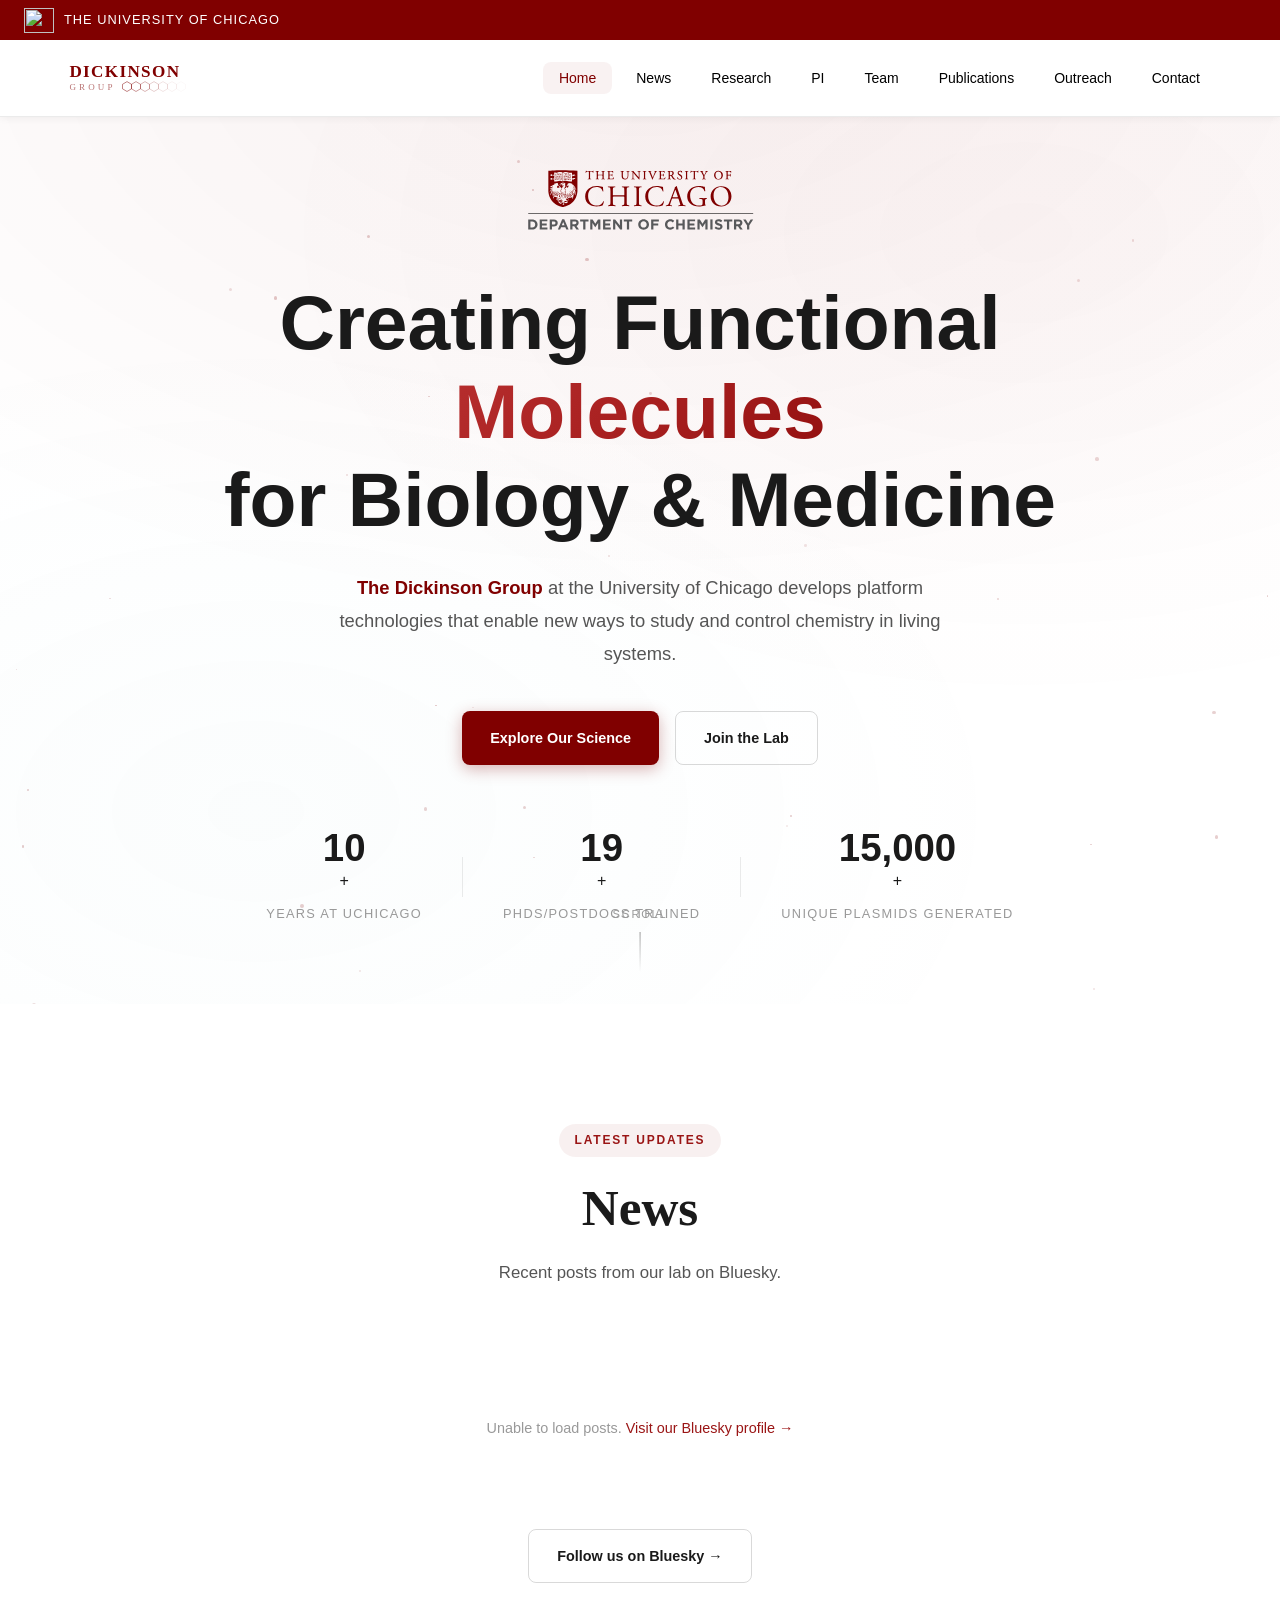
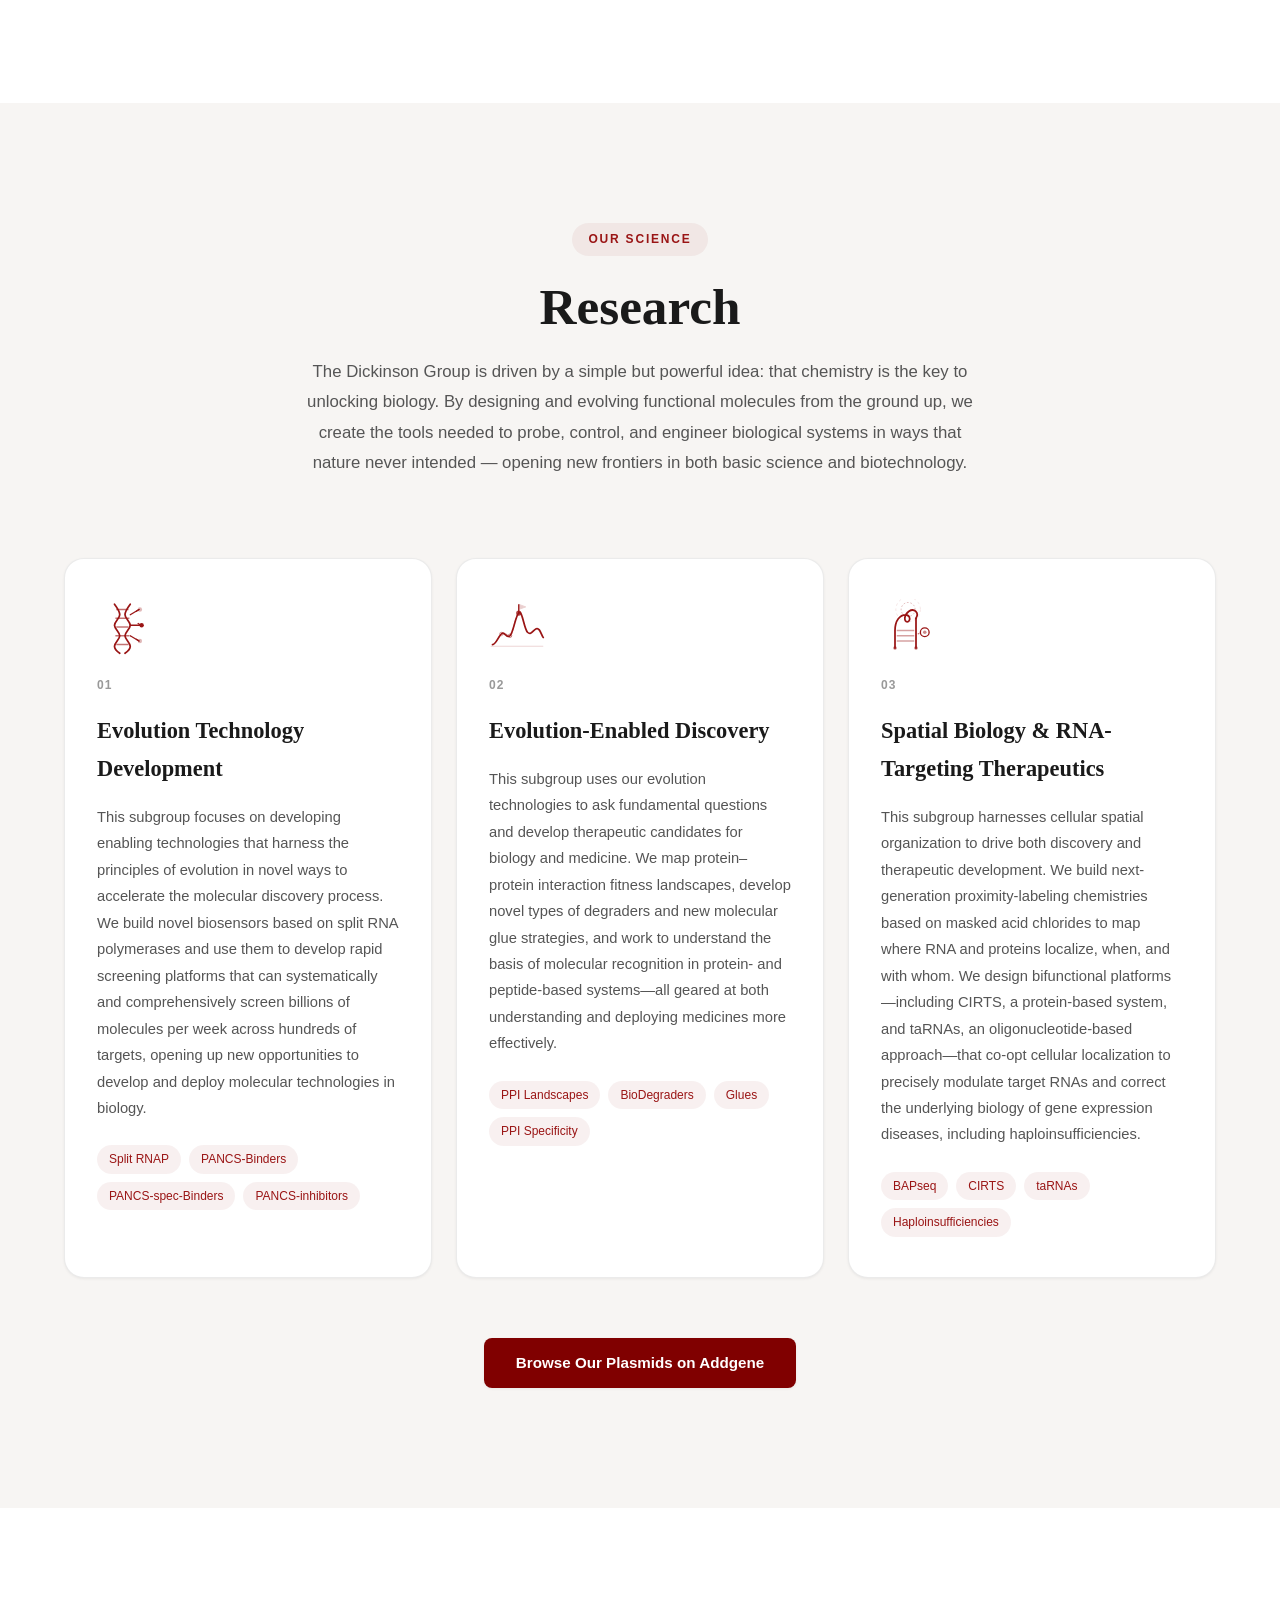
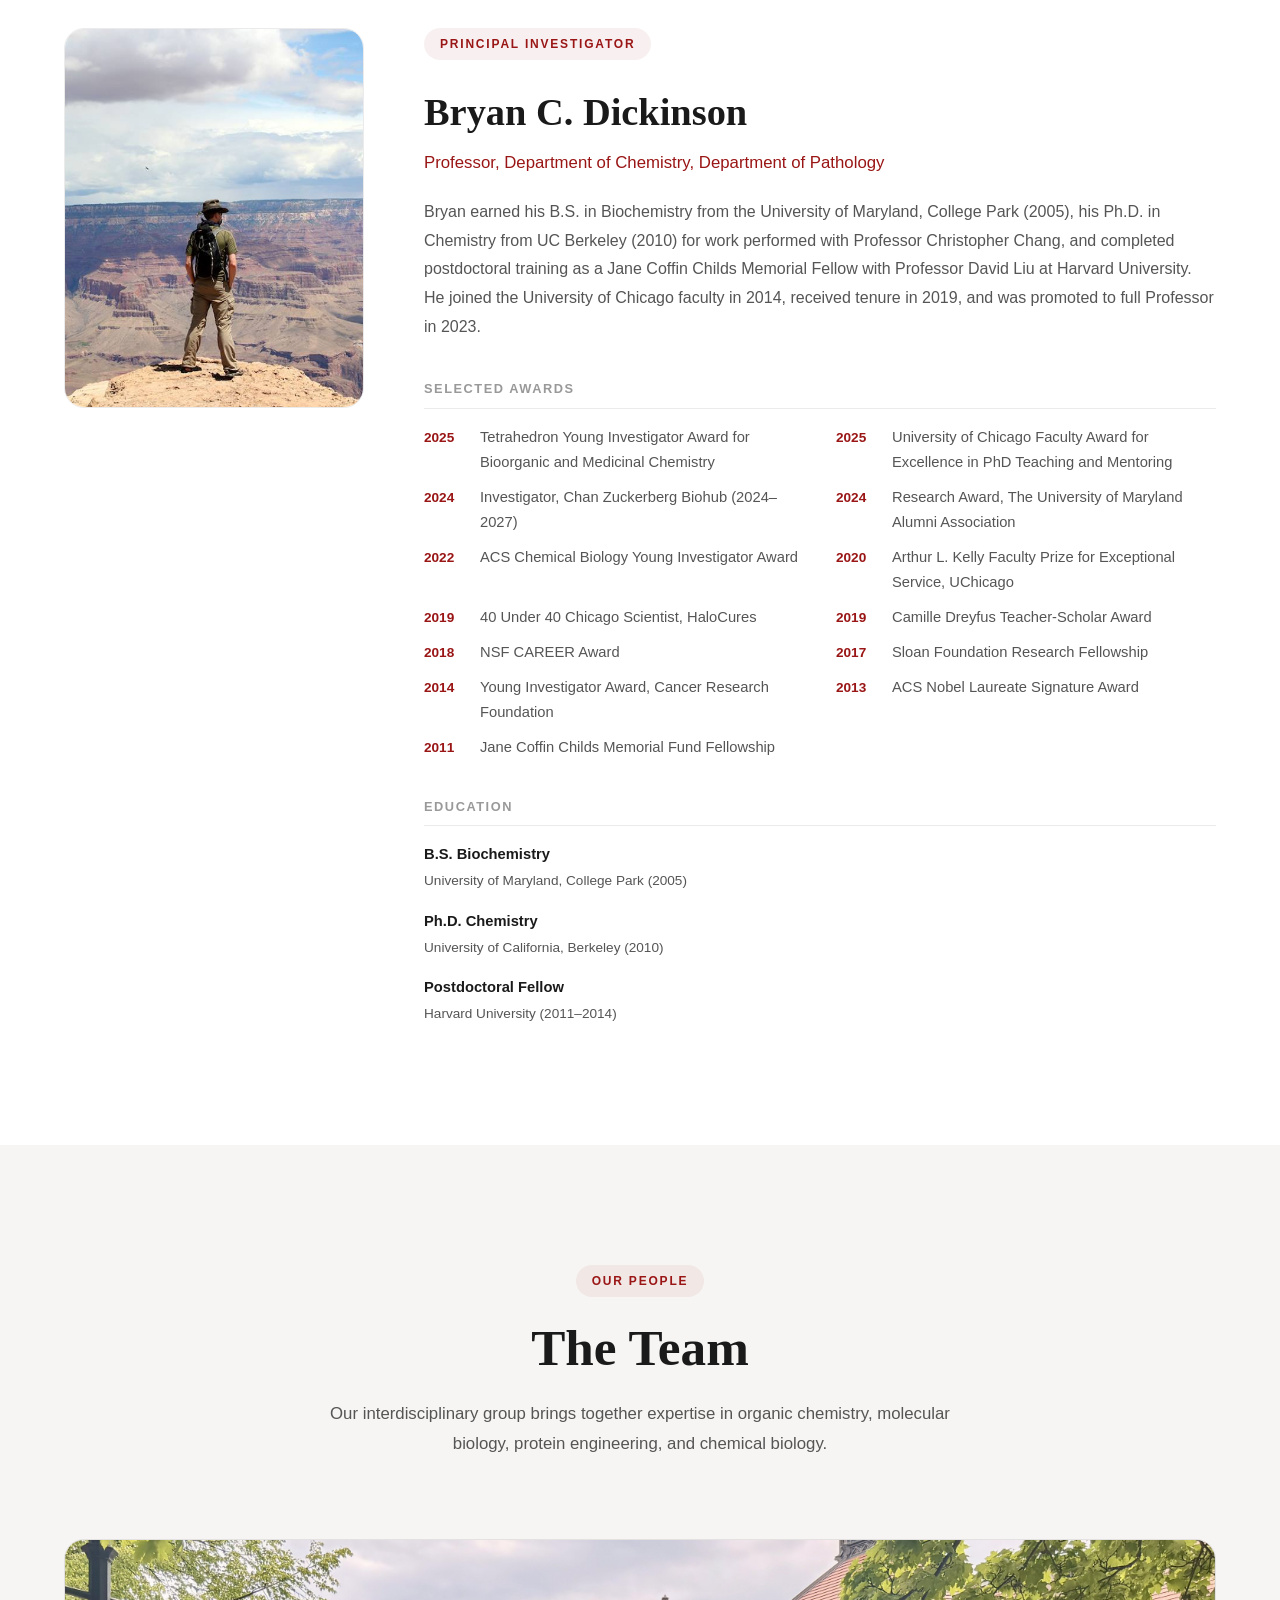
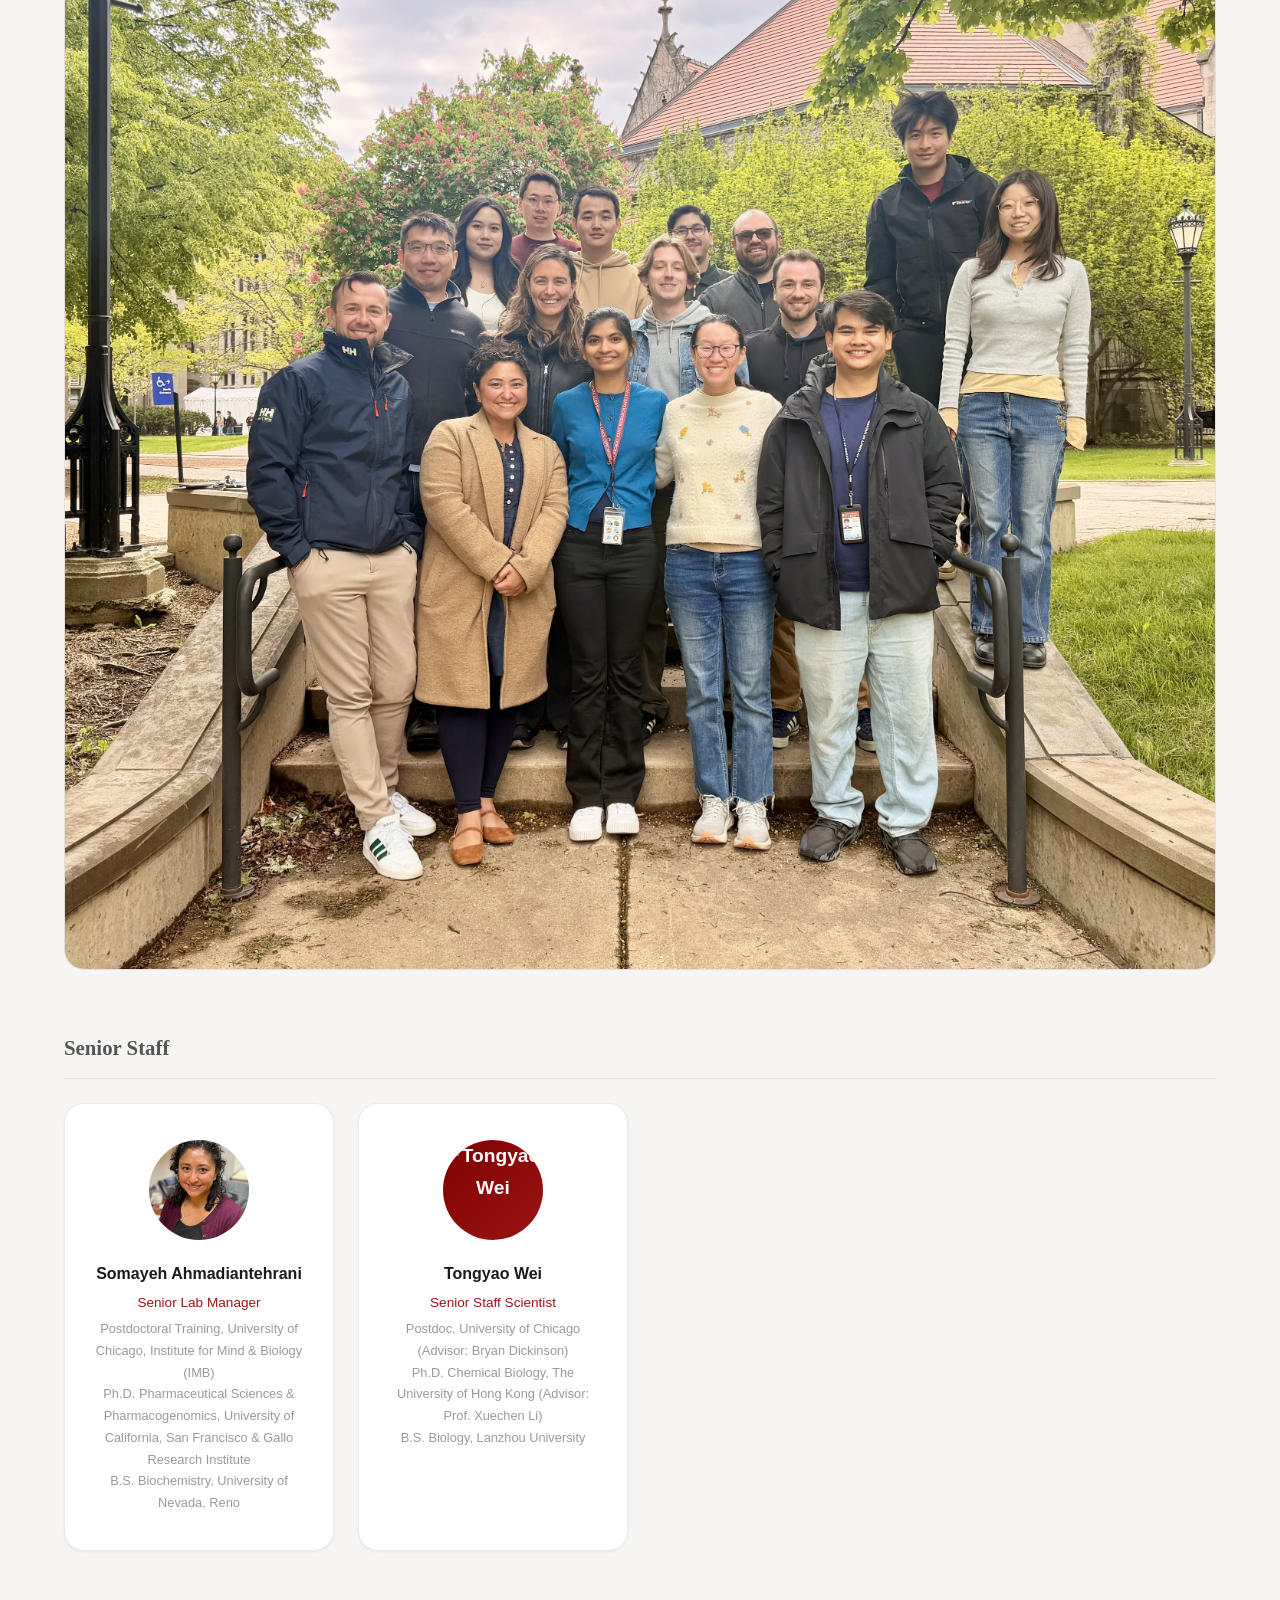
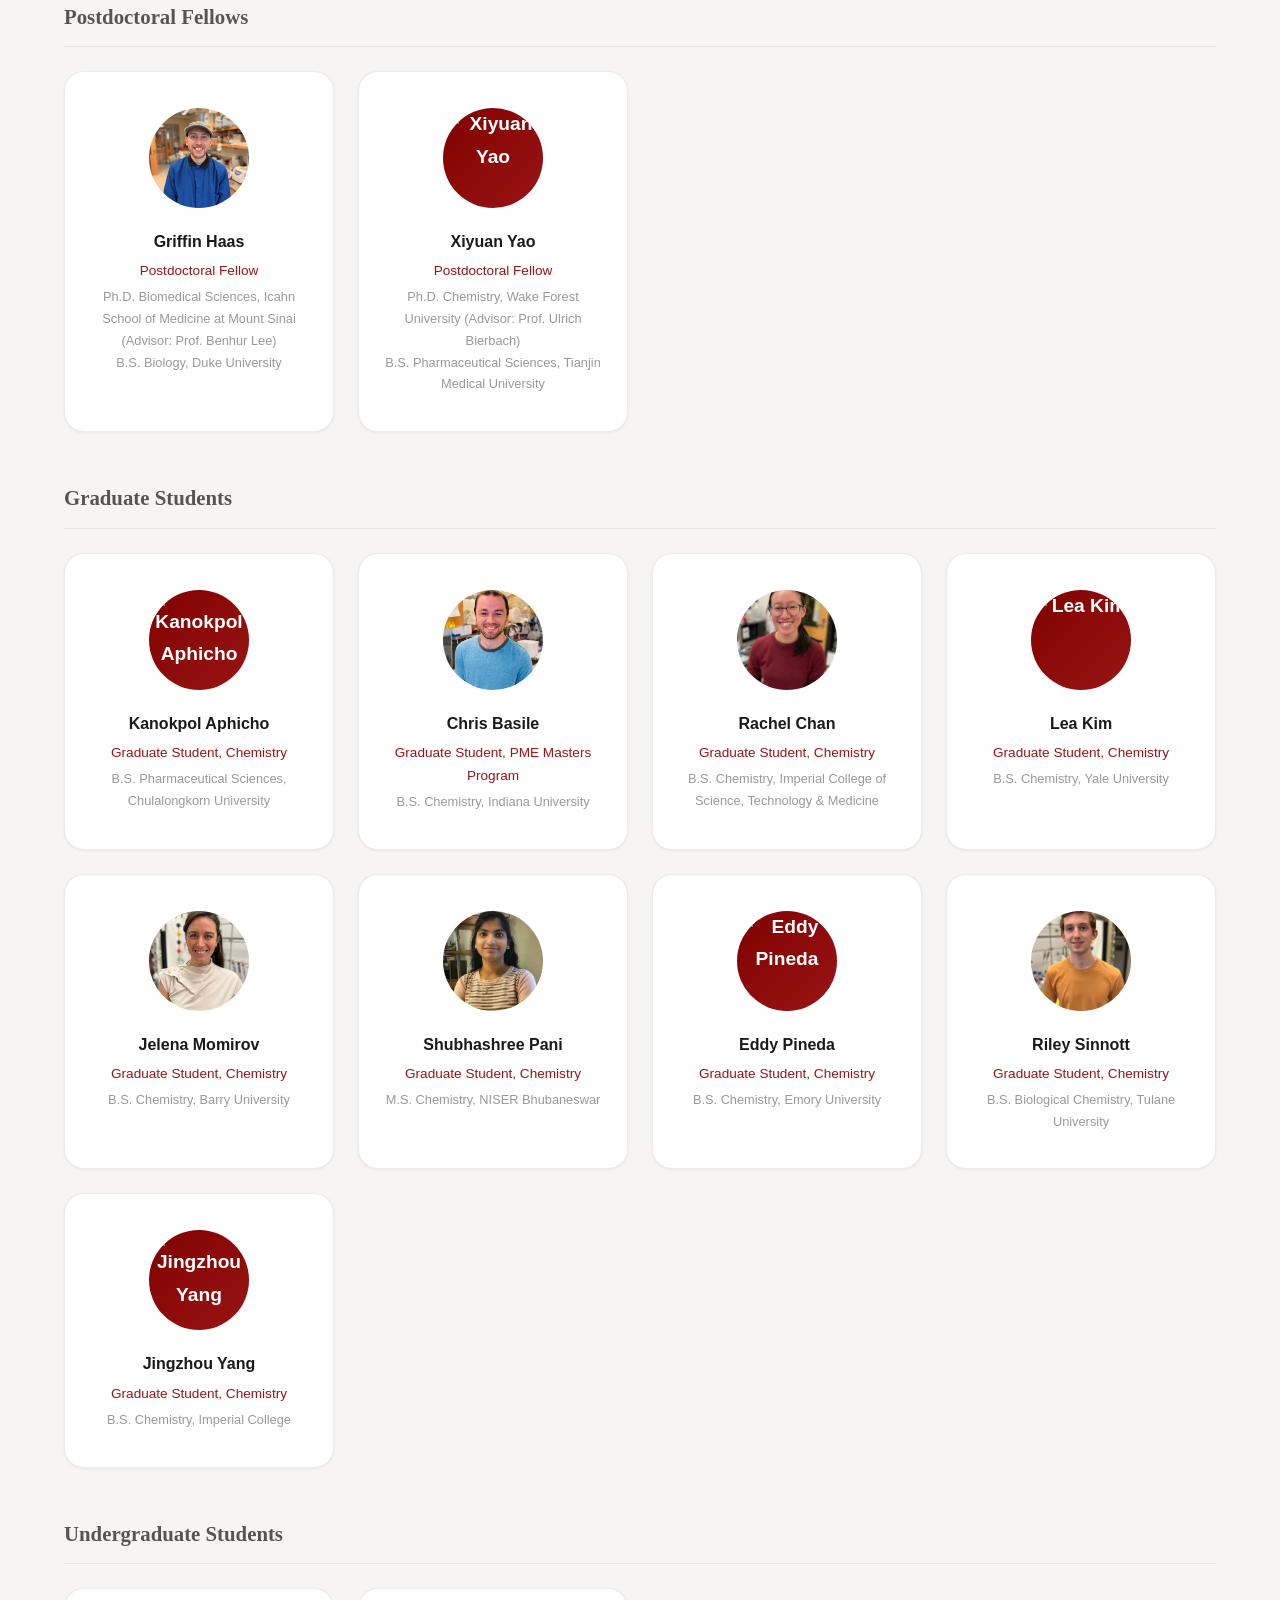
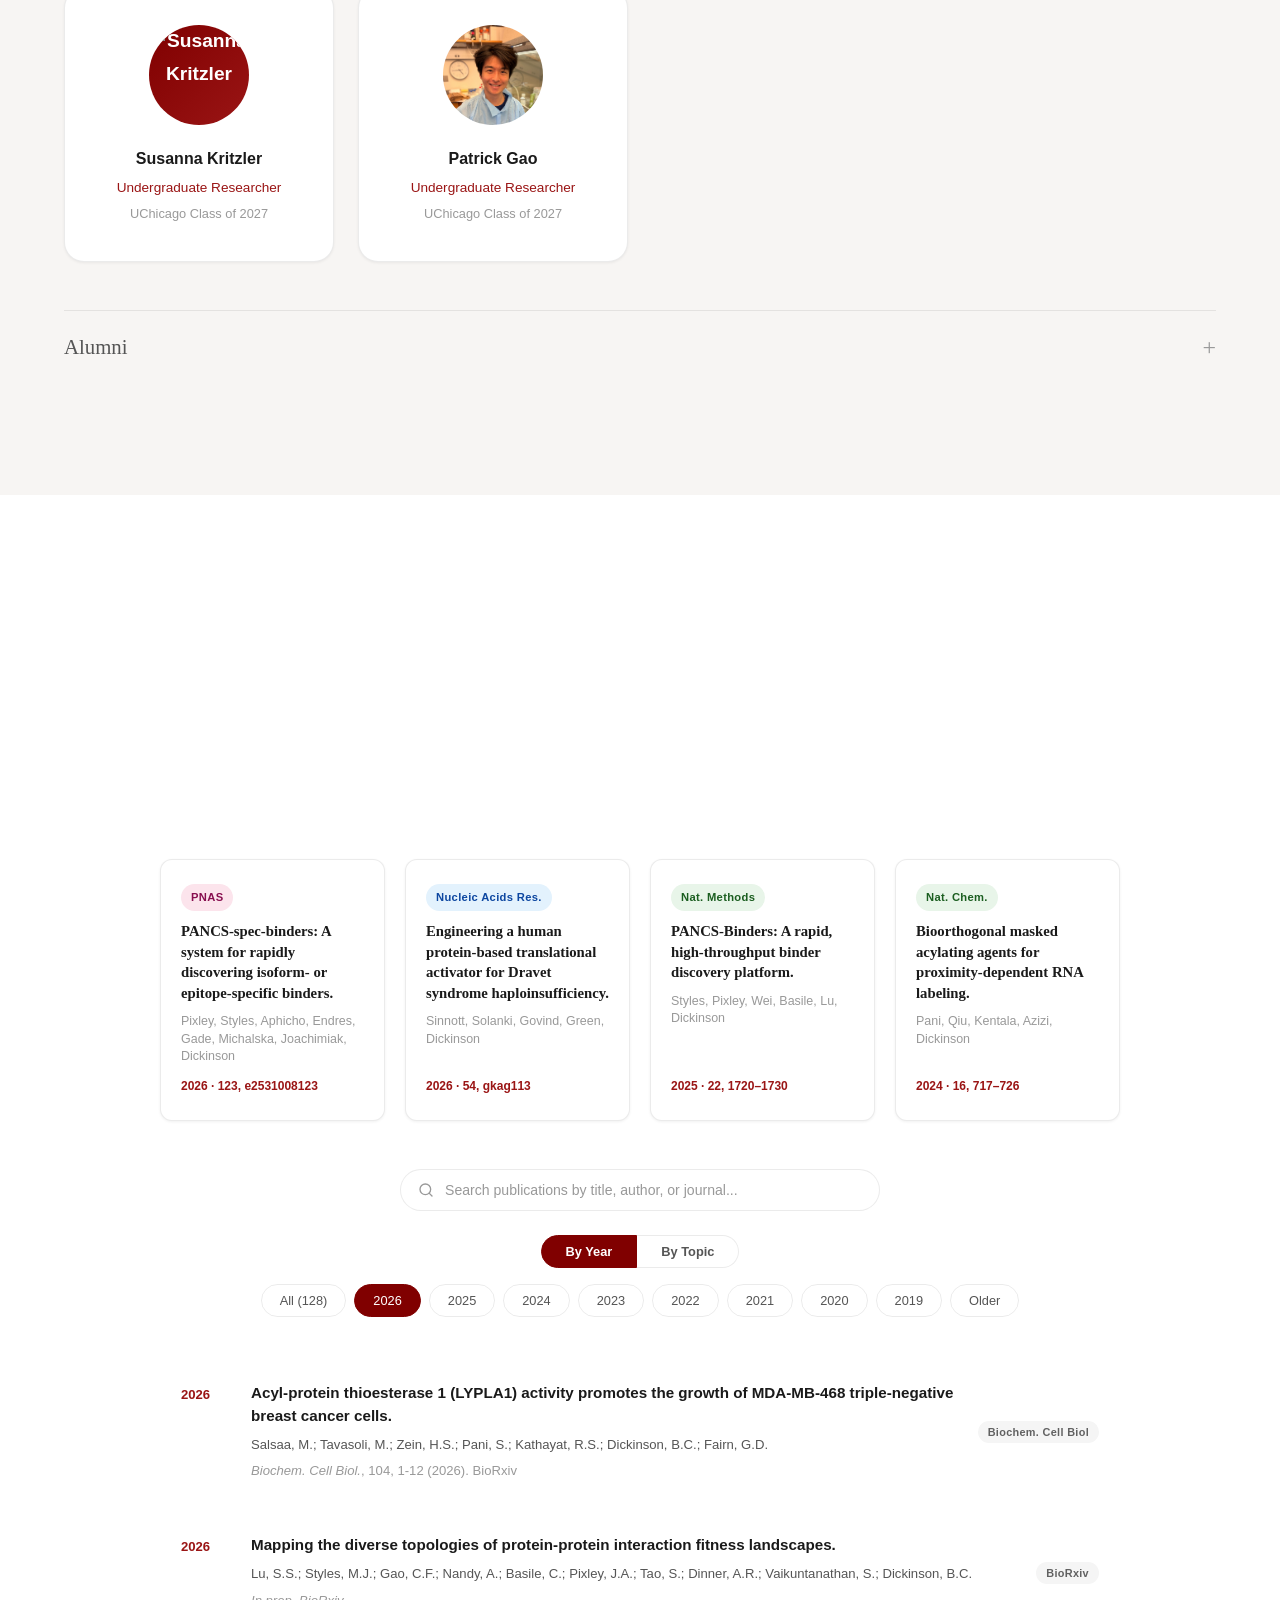
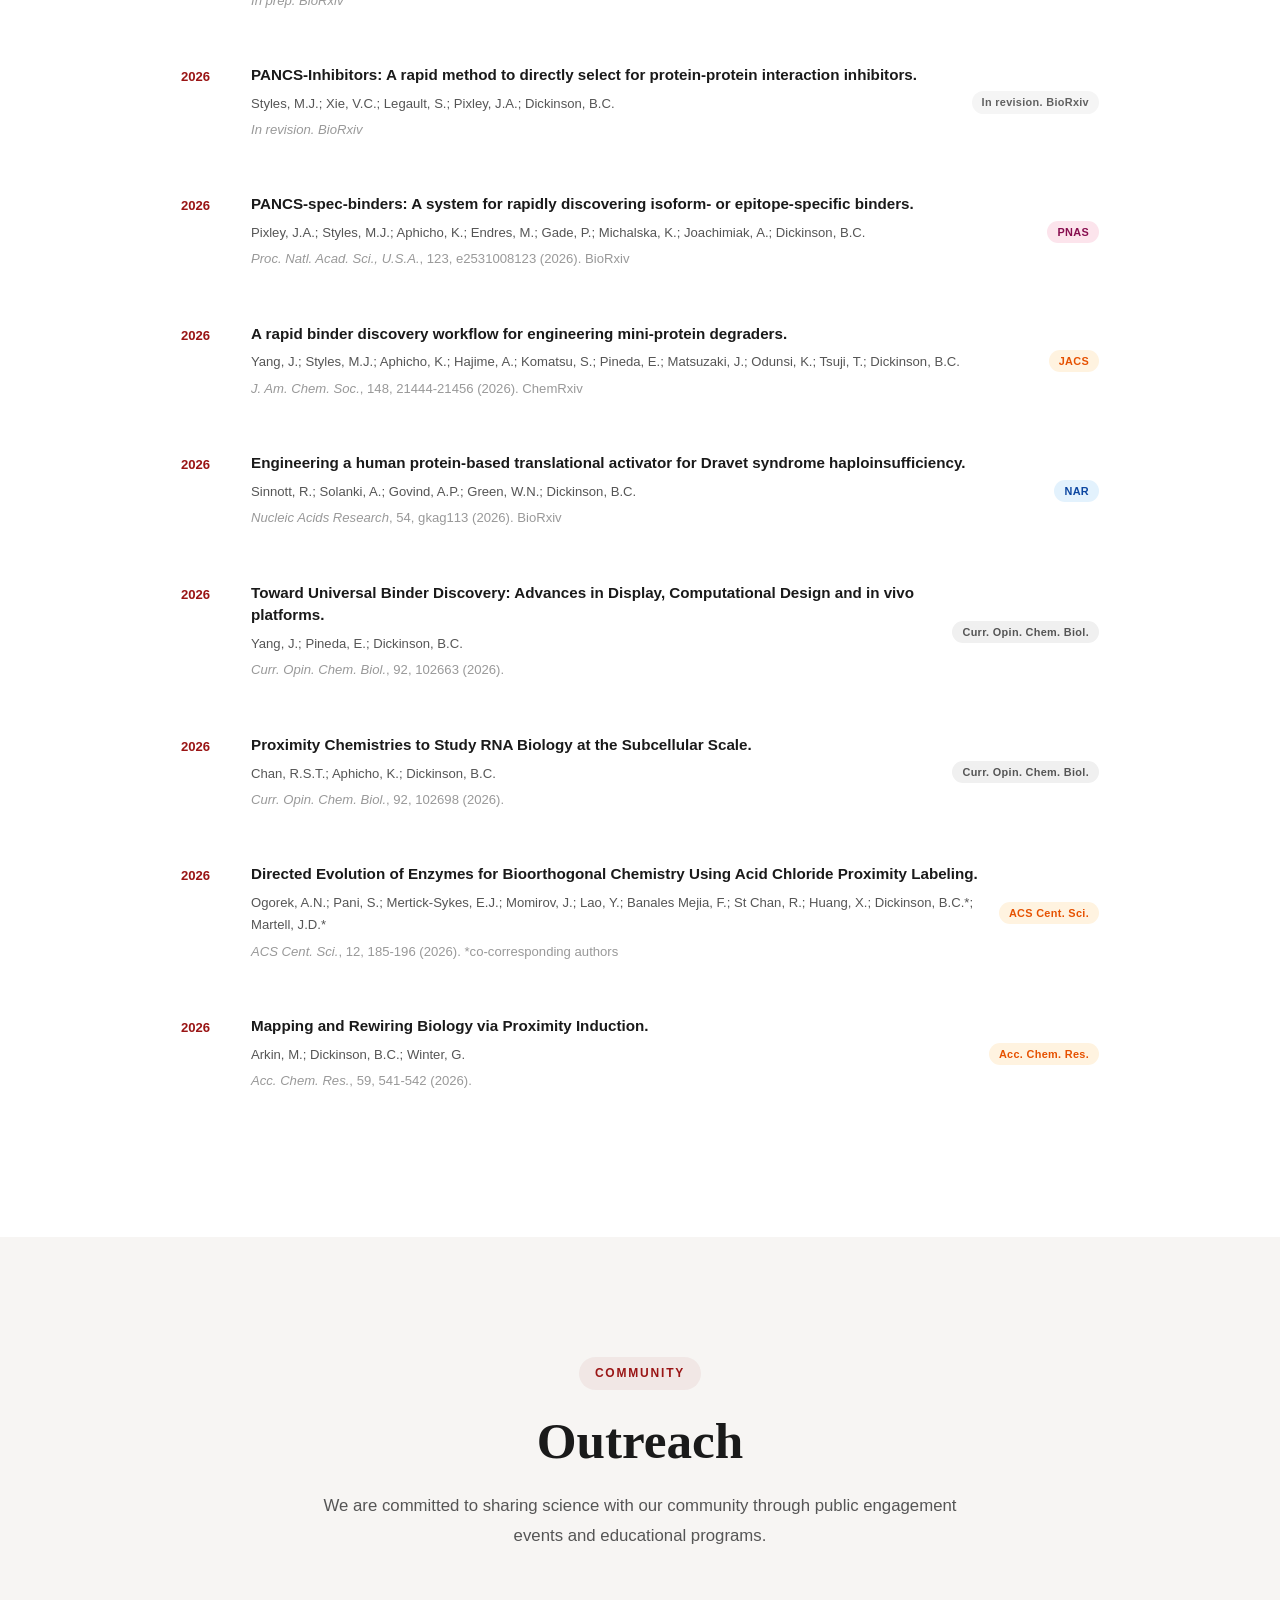
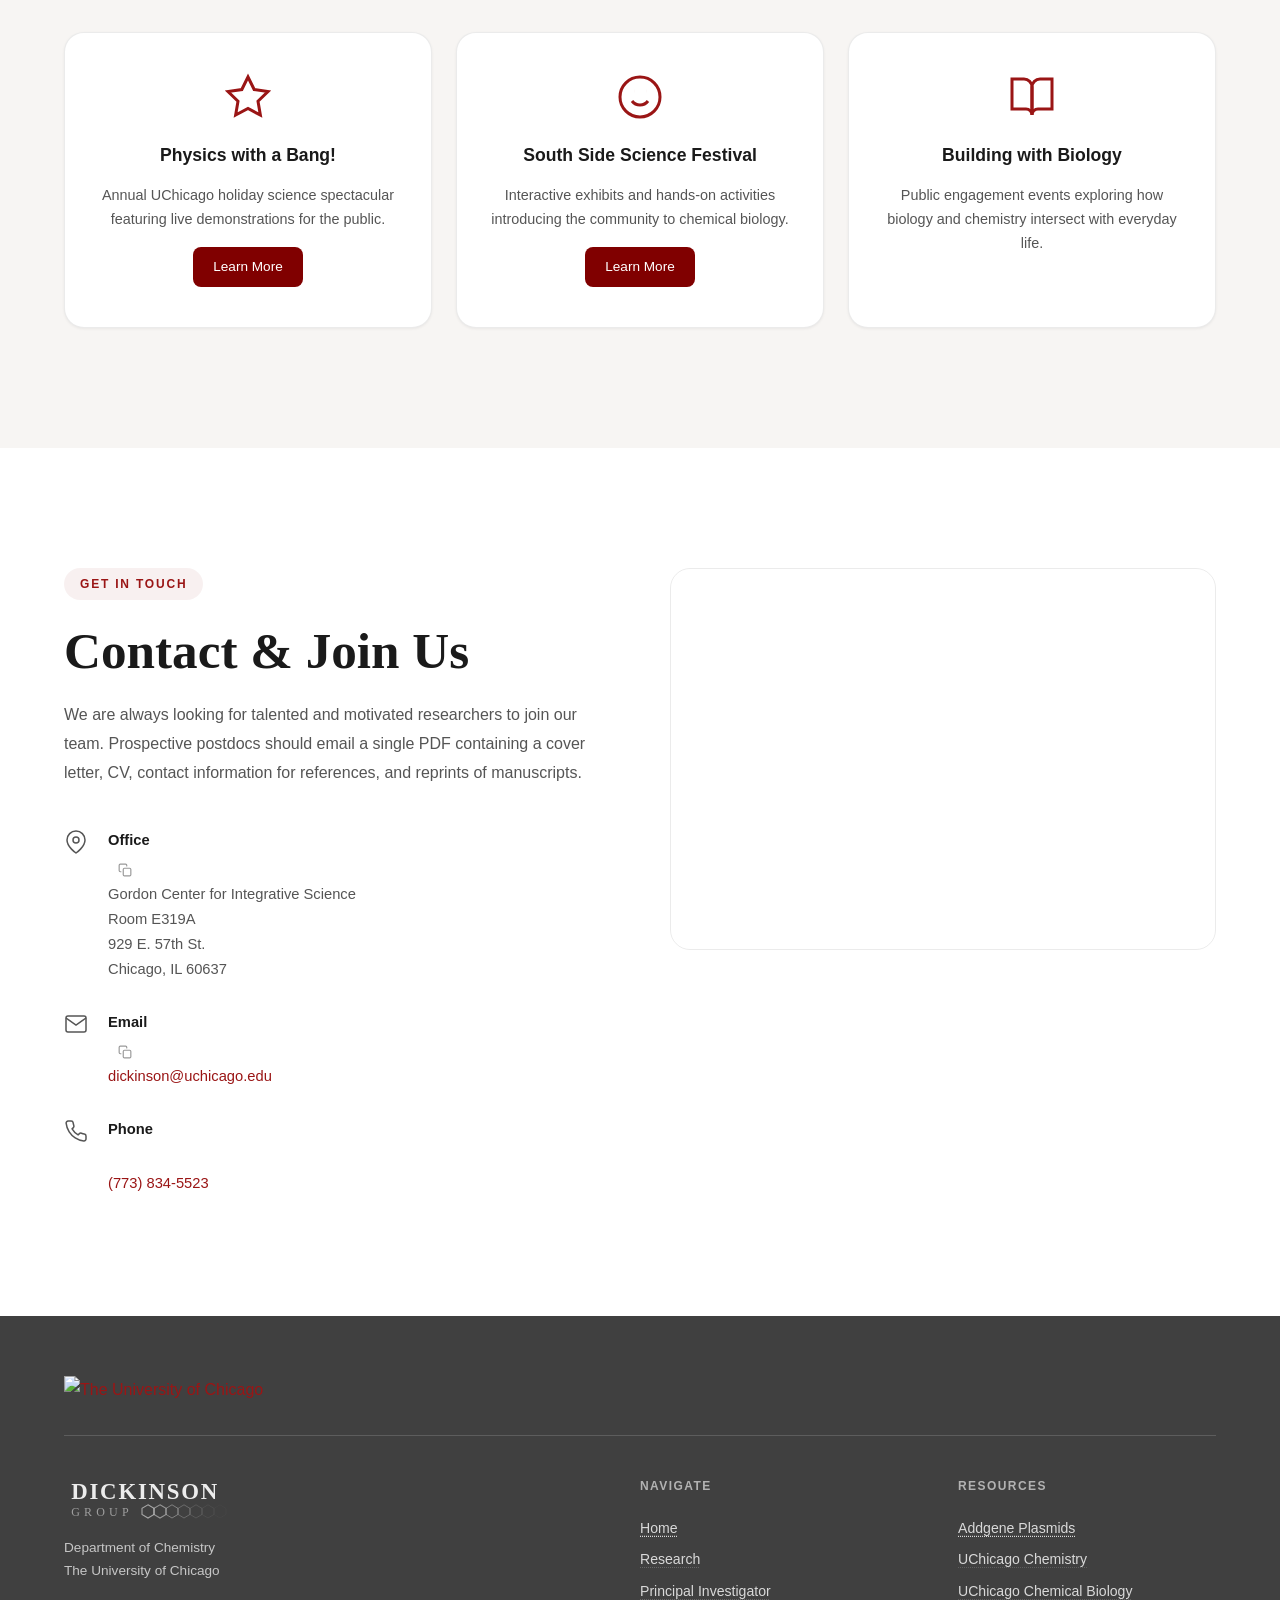
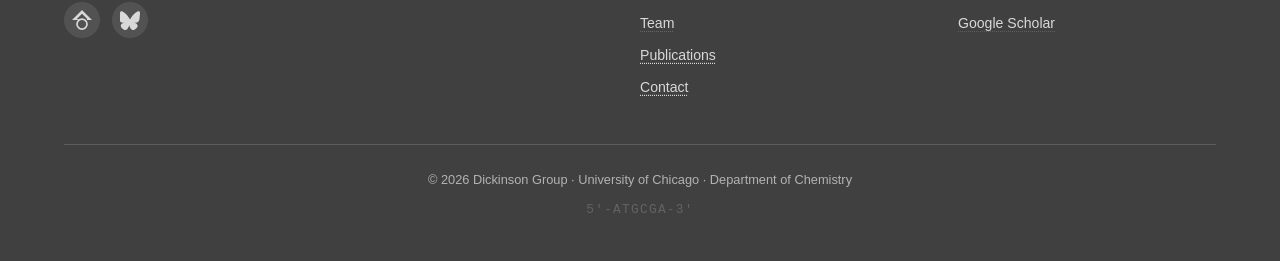
==== index.html @ 0f9e6d63 "Add PANCS-Inhibitors preprint; add teaching award; update PI title; remove Heng Tang" ====
<!DOCTYPE html>
<html lang="en">
<head>
    <meta charset="UTF-8">
    <meta name="viewport" content="width=device-width, initial-scale=1.0">
    <title>Dickinson Group | University of Chicago</title>
    <meta name="description" content="The Dickinson Group at the University of Chicago develops platform technologies that enable new ways to study and control chemistry in living systems.">
    <meta property="og:title" content="Dickinson Group | University of Chicago">
    <meta property="og:description" content="Creating functional molecules for biology and medicine. The Dickinson Group develops platform technologies for studying and controlling chemistry in living systems.">
    <meta property="og:type" content="website">
    <meta property="og:url" content="https://bryandickinson-create.github.io/dickinsongroup/">
    <meta property="og:image" content="https://bryandickinson-create.github.io/dickinsongroup/images/team/group-photo.jpg">
    <meta property="og:site_name" content="Dickinson Group">
    <meta name="twitter:card" content="summary_large_image">
    <meta name="twitter:title" content="Dickinson Group | University of Chicago">
    <meta name="twitter:description" content="Creating functional molecules for biology and medicine.">
    <meta name="twitter:image" content="https://bryandickinson-create.github.io/dickinsongroup/images/team/group-photo.jpg">
    <link rel="stylesheet" href="https://uchicago-brand-fonts.s3.us-east-2.amazonaws.com/UChicagoSansSerif.css">
    <link rel="stylesheet" href="https://uchicago-brand-fonts.s3.us-east-2.amazonaws.com/UChicagoSerif.css">
    <link rel="stylesheet" href="styles.css">
</head>
<body>
    <!-- UChicago Brand Bar -->
    <div class="uc-brand-bar" id="uc-brand-bar">
        <div class="uc-brand-bar-inner">
            <a href="https://www.uchicago.edu" class="uc-brand-bar-link" aria-label="The University of Chicago">
                <img src="https://d3qi0qp55mx5f5.cloudfront.net/shared-resources/i/template/phoenix-v2.svg"
                     alt="" width="30" height="25" class="uc-phoenix">
                <span class="uc-wordmark">THE UNIVERSITY OF CHICAGO</span>
            </a>
        </div>
    </div>

    <!-- Navigation -->
    <nav class="navbar" id="navbar">
        <div class="nav-container">
            <a href="#home" class="nav-brand">
                <img src="images/team/logo-option-q.svg" alt="Dickinson Group" class="nav-logo">
            </a>
            <button class="nav-toggle" id="nav-toggle" aria-label="Toggle navigation">
                <span></span><span></span><span></span>
            </button>
            <ul class="nav-links" id="nav-links">
                <li><a href="#home">Home</a></li>
                <li><a href="#news">News</a></li>
                <li><a href="#research">Research</a></li>
                <li><a href="#pi">PI</a></li>
                <li><a href="#team">Team</a></li>
                <li><a href="#publications">Publications</a></li>
                <li><a href="#outreach">Outreach</a></li>
                <li><a href="#contact">Contact</a></li>
            </ul>
        </div>
    </nav>

    <!-- Hero Section -->
    <section class="hero" id="home">
        <div class="hero-bg">
            <div class="hero-particles" id="particles"></div>
        </div>
        <div class="hero-content">
            <a href="https://chemistry.uchicago.edu" target="_blank" rel="noopener" class="hero-badge">
                <img src="images/team/uchicago-chemistry-vertical.svg" alt="The University of Chicago — Department of Chemistry" class="hero-badge-logo">
            </a>
            <h1 class="hero-title">
                <span class="title-line">Creating Functional</span>
                <span class="title-line title-accent">Molecules</span>
                <span class="title-line" style="white-space: nowrap;">for Biology &amp; Medicine</span>
            </h1>
            <p class="hero-subtitle">
                <strong class="hero-group-name">The Dickinson Group</strong> at the University of Chicago develops platform technologies
                that enable new ways to study and control chemistry in living systems.
            </p>
            <div class="hero-actions">
                <a href="#research" class="btn btn-primary">Explore Our Science</a>
                <a href="#contact" class="btn btn-outline">Join the Lab</a>
            </div>
            <div class="hero-stats">
                <div class="stat">
                    <span class="stat-number" data-target="10">0</span>+
                    <span class="stat-label">Years at UChicago</span>
                </div>
                <div class="stat-divider"></div>
                <div class="stat">
                    <span class="stat-number" data-target="19">0</span>+
                    <span class="stat-label">PhDs/Postdocs Trained</span>
                </div>
                <div class="stat-divider"></div>
                <div class="stat">
                    <span class="stat-number" data-target="15000">0</span>+
                    <span class="stat-label">Unique Plasmids Generated</span>
                </div>
            </div>
        </div>
        <div class="scroll-indicator">
            <span>Scroll</span>
            <div class="scroll-line"></div>
        </div>
    </section>

    <!-- News Section (Bluesky Feed) -->
    <section class="section news" id="news">
        <div class="container">
            <div class="section-header">
                <span class="section-tag">Latest Updates</span>
                <h2 class="section-title">News</h2>
                <p class="section-subtitle">Recent posts from our lab on Bluesky.</p>
            </div>
            <div class="news-feed" id="news-feed">
                <div class="news-skeleton">
                    <div class="skeleton-header"><div class="skeleton-avatar"></div><div class="skeleton-lines"><div class="skeleton-line w60"></div><div class="skeleton-line w40"></div></div></div>
                    <div class="skeleton-line w100"></div>
                    <div class="skeleton-line w90"></div>
                    <div class="skeleton-line w75"></div>
                </div>
                <div class="news-skeleton">
                    <div class="skeleton-header"><div class="skeleton-avatar"></div><div class="skeleton-lines"><div class="skeleton-line w60"></div><div class="skeleton-line w40"></div></div></div>
                    <div class="skeleton-line w100"></div>
                    <div class="skeleton-line w80"></div>
                    <div class="skeleton-line w60"></div>
                </div>
                <div class="news-skeleton">
                    <div class="skeleton-header"><div class="skeleton-avatar"></div><div class="skeleton-lines"><div class="skeleton-line w60"></div><div class="skeleton-line w40"></div></div></div>
                    <div class="skeleton-line w90"></div>
                    <div class="skeleton-line w100"></div>
                    <div class="skeleton-line w70"></div>
                </div>
            </div>
            <div class="news-follow">
                <a href="https://bsky.app/profile/chembiobryan.bsky.social" target="_blank" rel="noopener" class="btn btn-outline">
                    Follow us on Bluesky &rarr;
                </a>
            </div>
        </div>
    </section>

    <!-- Research Section -->
    <section class="section research" id="research">
        <div class="container">
            <div class="section-header">
                <span class="section-tag">Our Science</span>
                <h2 class="section-title">Research</h2>
                <p class="section-subtitle">
                    The Dickinson Group is driven by a simple but powerful idea: that chemistry is the key to unlocking biology. By designing and evolving functional molecules from the ground up, we create the tools needed to probe, control, and engineer biological systems in ways that nature never intended — opening new frontiers in both basic science and biotechnology.
                </p>
            </div>

            <div class="research-grid">
                <!-- Research Area 1 -->
                <div class="research-card" data-aos="fade-up">
                    <div class="card-icon">
                        <svg viewBox="0 0 64 64" fill="none" xmlns="http://www.w3.org/2000/svg">
                            <!-- DNA double helix with evolving/branching motif -->
                            <path d="M20 6C20 6 26 14 26 18C26 22 20 26 20 30C20 34 26 38 26 42C26 46 20 50 20 54C20 58 26 62 26 62" stroke="currentColor" stroke-width="2" stroke-linecap="round"/>
                            <path d="M38 6C38 6 32 14 32 18C32 22 38 26 38 30C38 34 32 38 32 42C32 46 38 50 38 54C38 58 32 62 32 62" stroke="currentColor" stroke-width="2" stroke-linecap="round"/>
                            <!-- Rungs -->
                            <line x1="22" y1="12" x2="36" y2="12" stroke="currentColor" stroke-width="1.5" opacity="0.6"/>
                            <line x1="21" y1="22" x2="37" y2="22" stroke="currentColor" stroke-width="1.5" opacity="0.6"/>
                            <line x1="22" y1="32" x2="36" y2="32" stroke="currentColor" stroke-width="1.5" opacity="0.6"/>
                            <line x1="21" y1="42" x2="37" y2="42" stroke="currentColor" stroke-width="1.5" opacity="0.6"/>
                            <line x1="22" y1="52" x2="36" y2="52" stroke="currentColor" stroke-width="1.5" opacity="0.6"/>
                            <!-- Branching arrows representing evolution/screening -->
                            <path d="M38 18L48 12" stroke="currentColor" stroke-width="1.5" stroke-linecap="round"/>
                            <path d="M48 12L45 14" stroke="currentColor" stroke-width="1.5" stroke-linecap="round"/>
                            <path d="M38 30L50 30" stroke="currentColor" stroke-width="1.5" stroke-linecap="round"/>
                            <path d="M50 30L47 28" stroke="currentColor" stroke-width="1.5" stroke-linecap="round"/>
                            <path d="M38 42L48 48" stroke="currentColor" stroke-width="1.5" stroke-linecap="round"/>
                            <path d="M48 48L45 46" stroke="currentColor" stroke-width="1.5" stroke-linecap="round"/>
                            <!-- Selection dots -->
                            <circle cx="49" cy="12" r="2.5" fill="currentColor" opacity="0.3"/>
                            <circle cx="51" cy="30" r="2.5" fill="currentColor"/>
                            <circle cx="49" cy="48" r="2.5" fill="currentColor" opacity="0.3"/>
                        </svg>
                    </div>
                    <div class="card-number">01</div>
                    <h3 class="card-title">Evolution Technology Development</h3>
                    <p class="card-text">
                        This subgroup focuses on developing enabling technologies that harness the principles of evolution in novel ways to accelerate the molecular discovery process. We build novel biosensors based on split RNA polymerases and use them to develop rapid screening platforms that can systematically and comprehensively screen billions of molecules per week across hundreds of targets, opening up new opportunities to develop and deploy molecular technologies in biology.
                    </p>
                    <ul class="card-tags">
                        <li><a href="https://www.nature.com/articles/nchembio.2299" target="_blank" rel="noopener">Split RNAP</a></li>
                        <li><a href="https://www.nature.com/articles/s41592-025-02740-0" target="_blank" rel="noopener">PANCS-Binders</a></li>
                        <li><a href="https://www.pnas.org/doi/10.1073/pnas.2531008123" target="_blank" rel="noopener">PANCS-spec-Binders</a></li>
                        <li>PANCS-inhibitors</li>
                    </ul>
                </div>

                <!-- Research Area 2 -->
                <div class="research-card" data-aos="fade-up" data-aos-delay="100">
                    <div class="card-icon">
                        <svg viewBox="0 0 64 64" fill="none" xmlns="http://www.w3.org/2000/svg">
                            <!-- Fitness landscape with protein/molecule at peak -->
                            <path d="M4 52 C8 52 10 44 14 40 C18 36 20 46 24 42 C28 38 30 20 34 16 C38 12 40 34 44 38 C48 42 50 36 54 34 C58 32 60 42 62 44" stroke="currentColor" stroke-width="2" stroke-linecap="round" stroke-linejoin="round" fill="none"/>
                            <!-- Peak marker / flag -->
                            <line x1="34" y1="16" x2="34" y2="6" stroke="currentColor" stroke-width="1.5"/>
                            <path d="M34 6L42 9L34 12" fill="currentColor" opacity="0.2" stroke="currentColor" stroke-width="1"/>
                            <!-- Protein-like shape at the peak -->
                            <circle cx="34" cy="16" r="3" fill="currentColor" opacity="0.8"/>
                            <!-- Climbing path arrows showing directed evolution -->
                            <circle cx="14" cy="40" r="2" stroke="currentColor" stroke-width="1" fill="none" opacity="0.4"/>
                            <circle cx="24" cy="42" r="2" stroke="currentColor" stroke-width="1" fill="none" opacity="0.6"/>
                            <path d="M16 39L22 41" stroke="currentColor" stroke-width="1" stroke-dasharray="2 1.5" opacity="0.5"/>
                            <path d="M26 40L32 18" stroke="currentColor" stroke-width="1" stroke-dasharray="2 1.5" opacity="0.5"/>
                            <!-- Ground line -->
                            <line x1="2" y1="54" x2="62" y2="54" stroke="currentColor" stroke-width="1" opacity="0.2"/>
                        </svg>
                    </div>
                    <div class="card-number">02</div>
                    <h3 class="card-title">Evolution-Enabled Discovery</h3>
                    <p class="card-text">
                        This subgroup uses our evolution technologies to ask fundamental questions and develop therapeutic candidates for biology and medicine. We map protein–protein interaction fitness landscapes, develop novel types of degraders and new molecular glue strategies, and work to understand the basis of molecular recognition in protein- and peptide-based systems—all geared at both understanding and deploying medicines more effectively.
                    </p>
                    <ul class="card-tags">
                        <li><a href="https://www.biorxiv.org/content/10.1101/2025.10.14.682342v2" target="_blank" rel="noopener">PPI Landscapes</a></li>
                        <li><a href="https://chemrxiv.org/engage/chemrxiv/article-details/69404819bc44e47cf40571c7" target="_blank" rel="noopener">BioDegraders</a></li>
                        <li>Glues</li>
                        <li><a href="https://elifesciences.org/articles/67336" target="_blank" rel="noopener">PPI Specificity</a></li>
                    </ul>
                </div>

                <!-- Research Area 3 -->
                <div class="research-card" data-aos="fade-up" data-aos-delay="200">
                    <div class="card-icon">
                        <svg viewBox="0 0 64 64" fill="none" xmlns="http://www.w3.org/2000/svg">
                            <!-- RNA hairpin structure -->
                            <path d="M16 56 L16 36 C16 24 22 18 28 18 C34 18 34 26 30 26 C26 26 26 18 32 14 C38 10 44 16 40 22" stroke="currentColor" stroke-width="2" fill="none" stroke-linecap="round"/>
                            <path d="M40 22 L40 56" stroke="currentColor" stroke-width="2" stroke-linecap="round"/>
                            <!-- Base pairs (rungs of the stem) -->
                            <line x1="18" y1="48" x2="38" y2="48" stroke="currentColor" stroke-width="1.5" opacity="0.4"/>
                            <line x1="18" y1="42" x2="38" y2="42" stroke="currentColor" stroke-width="1.5" opacity="0.4"/>
                            <line x1="18" y1="36" x2="38" y2="36" stroke="currentColor" stroke-width="1.5" opacity="0.4"/>
                            <!-- Proximity labeling radiance -->
                            <circle cx="31" cy="12" r="8" stroke="currentColor" stroke-width="1" stroke-dasharray="2 2" opacity="0.3"/>
                            <circle cx="31" cy="12" r="14" stroke="currentColor" stroke-width="0.8" stroke-dasharray="3 3" opacity="0.15"/>
                            <!-- Effector/modifier molecule attaching -->
                            <circle cx="50" cy="38" r="5" stroke="currentColor" stroke-width="1.5" fill="none"/>
                            <circle cx="50" cy="38" r="2" fill="currentColor" opacity="0.5"/>
                            <path d="M42 40L45 39" stroke="currentColor" stroke-width="1.5" stroke-dasharray="2 1" opacity="0.6"/>
                            <!-- Small nucleotide markers -->
                            <circle cx="16" cy="56" r="2" fill="currentColor" opacity="0.6"/>
                            <circle cx="40" cy="56" r="2" fill="currentColor" opacity="0.6"/>
                        </svg>
                    </div>
                    <div class="card-number">03</div>
                    <h3 class="card-title">Spatial Biology &amp; RNA-Targeting Therapeutics</h3>
                    <p class="card-text">
                        This subgroup harnesses cellular spatial organization to drive both discovery and therapeutic development. We build next-generation proximity-labeling chemistries based on masked acid chlorides to map where RNA and proteins localize, when, and with whom. We design bifunctional platforms—including CIRTS, a protein-based system, and taRNAs, an oligonucleotide-based approach—that co-opt cellular localization to precisely modulate target RNAs and correct the underlying biology of gene expression diseases, including haploinsufficiencies.
                    </p>
                    <ul class="card-tags">
                        <li><a href="https://www.nature.com/articles/s41557-024-01493-1" target="_blank" rel="noopener">BAPseq</a></li>
                        <li><a href="https://www.cell.com/cell/fulltext/S0092-8674(19)30620-8" target="_blank" rel="noopener">CIRTS</a></li>
                        <li><a href="https://www.nature.com/articles/s41467-023-42252-z" target="_blank" rel="noopener">taRNAs</a></li>
                        <li><a href="https://academic.oup.com/nar/article/54/4/gkag113/8487369" target="_blank" rel="noopener">Haploinsufficiencies</a></li>
                    </ul>
                </div>
            </div>

            <div class="research-cta">
                <a href="https://www.addgene.org/Bryan_Dickinson/" target="_blank" rel="noopener" class="addgene-btn">
                    Browse Our Plasmids on Addgene
                </a>
            </div>
        </div>
    </section>

    <!-- PI Section -->
    <section class="section pi-section" id="pi">
        <div class="container">
            <div class="pi-grid">
                <div class="pi-image">
                    <div class="pi-image-placeholder">
                        <img src="images/team/bryan-dickinson.jpg" alt="Bryan C. Dickinson">
                    </div>
                </div>
                <div class="pi-content">
                    <span class="section-tag">Principal Investigator</span>
                    <h2 class="pi-name">Bryan C. Dickinson</h2>
                    <p class="pi-title">Professor, Department of Chemistry, Department of Pathology</p>
                    <p class="pi-bio">
                        Bryan earned his B.S. in Biochemistry from the University of Maryland, College Park (2005), his Ph.D. in Chemistry from UC Berkeley (2010) for work performed with Professor Christopher Chang, and completed postdoctoral training as a Jane Coffin Childs Memorial Fellow with Professor David Liu at Harvard University. He joined the University of Chicago faculty in 2014, received tenure in 2019, and was promoted to full Professor in 2023.
                    </p>
                    <div class="pi-awards">
                        <h4>Selected Awards</h4>
                        <div class="awards-grid awards-two-col">
                            <div class="award">
                                <span class="award-year">2025</span>
                                <span class="award-name">Tetrahedron Young Investigator Award for Bioorganic and Medicinal Chemistry</span>
                            </div>
                            <div class="award">
                                <span class="award-year">2025</span>
                                <span class="award-name">University of Chicago Faculty Award for Excellence in PhD Teaching and Mentoring</span>
                            </div>
                            <div class="award">
                                <span class="award-year">2024</span>
                                <span class="award-name">Investigator, Chan Zuckerberg Biohub (2024&ndash;2027)</span>
                            </div>
                            <div class="award">
                                <span class="award-year">2024</span>
                                <span class="award-name">Research Award, The University of Maryland Alumni Association</span>
                            </div>
                            <div class="award">
                                <span class="award-year">2022</span>
                                <span class="award-name">ACS Chemical Biology Young Investigator Award</span>
                            </div>
                            <div class="award">
                                <span class="award-year">2020</span>
                                <span class="award-name">Arthur L. Kelly Faculty Prize for Exceptional Service, UChicago</span>
                            </div>
                            <div class="award">
                                <span class="award-year">2019</span>
                                <span class="award-name">40 Under 40 Chicago Scientist, HaloCures</span>
                            </div>
                            <div class="award">
                                <span class="award-year">2019</span>
                                <span class="award-name">Camille Dreyfus Teacher-Scholar Award</span>
                            </div>
                            <div class="award">
                                <span class="award-year">2018</span>
                                <span class="award-name">NSF CAREER Award</span>
                            </div>
                            <div class="award">
                                <span class="award-year">2017</span>
                                <span class="award-name">Sloan Foundation Research Fellowship</span>
                            </div>
                            <div class="award">
                                <span class="award-year">2014</span>
                                <span class="award-name">Young Investigator Award, Cancer Research Foundation</span>
                            </div>
                            <div class="award">
                                <span class="award-year">2013</span>
                                <span class="award-name">ACS Nobel Laureate Signature Award</span>
                            </div>
                            <div class="award">
                                <span class="award-year">2011</span>
                                <span class="award-name">Jane Coffin Childs Memorial Fund Fellowship</span>
                            </div>
                        </div>
                    </div>
                    <div class="pi-education">
                        <h4>Education</h4>
                        <div class="education-items">
                            <div class="edu-item">
                                <span class="edu-degree">B.S. Biochemistry</span>
                                <span class="edu-school">University of Maryland, College Park (2005)</span>
                            </div>
                            <div class="edu-item">
                                <span class="edu-degree">Ph.D. Chemistry</span>
                                <span class="edu-school">University of California, Berkeley (2010)</span>
                            </div>
                            <div class="edu-item">
                                <span class="edu-degree">Postdoctoral Fellow</span>
                                <span class="edu-school">Harvard University (2011&ndash;2014)</span>
                            </div>
                        </div>
                    </div>
                </div>
            </div>
        </div>
    </section>

    <!-- Team Section -->
    <section class="section team" id="team">
        <div class="container">
            <div class="section-header">
                <span class="section-tag">Our People</span>
                <h2 class="section-title">The Team</h2>
                <p class="section-subtitle">
                    Our interdisciplinary group brings together expertise in organic chemistry,
                    molecular biology, protein engineering, and chemical biology.
                </p>
            </div>

            <div class="group-photo-wrapper">
                <img src="images/team/group-photo.jpg" alt="Dickinson Group photo">
            </div>

            <!-- Senior Staff -->
            <h3 class="team-category">Senior Staff</h3>
            <div class="team-grid">
                <div class="team-card">
                    <div class="team-avatar">
                        <img src="images/team/somayeh-ahmadiantehrani.jpg" alt="Somayeh Ahmadiantehrani">
                    </div>
                    <h4 class="team-name">Somayeh Ahmadiantehrani</h4>
                    <p class="team-role">Senior Lab Manager</p>
                    <p class="team-info">Postdoctoral Training, University of Chicago, Institute for Mind &amp; Biology (IMB)<br>Ph.D. Pharmaceutical Sciences &amp; Pharmacogenomics, University of California, San Francisco &amp; Gallo Research Institute<br>B.S. Biochemistry, University of Nevada, Reno</p>
                </div>
                <div class="team-card">
                    <div class="team-avatar">
                        <img src="images/team/tongyao-wei.jpg" alt="Tongyao Wei">
                    </div>
                    <h4 class="team-name">Tongyao Wei</h4>
                    <p class="team-role">Senior Staff Scientist</p>
                    <p class="team-info">Postdoc, University of Chicago (Advisor: Bryan Dickinson)<br>Ph.D. Chemical Biology, The University of Hong Kong (Advisor: Prof. Xuechen Li)<br>B.S. Biology, Lanzhou University</p>
                </div>
            </div>

            <!-- Postdoctoral Fellows -->
            <h3 class="team-category">Postdoctoral Fellows</h3>
            <div class="team-grid">
                <div class="team-card">
                    <div class="team-avatar">
                        <img src="images/team/griffin-haas.jpg" alt="Griffin Haas">
                    </div>
                    <h4 class="team-name">Griffin Haas</h4>
                    <p class="team-role">Postdoctoral Fellow</p>
                    <p class="team-info">Ph.D. Biomedical Sciences, Icahn School of Medicine at Mount Sinai (Advisor: Prof. Benhur Lee)<br>B.S. Biology, Duke University</p>
                </div>
                <div class="team-card">
                    <div class="team-avatar">
                        <img src="images/team/xiyuan-yao.png" alt="Xiyuan Yao">
                    </div>
                    <h4 class="team-name">Xiyuan Yao</h4>
                    <p class="team-role">Postdoctoral Fellow</p>
                    <p class="team-info">Ph.D. Chemistry, Wake Forest University (Advisor: Prof. Ulrich Bierbach)<br>B.S. Pharmaceutical Sciences, Tianjin Medical University</p>
                </div>
            </div>

            <!-- Graduate Students -->
            <h3 class="team-category">Graduate Students</h3>
            <div class="team-grid">
                <div class="team-card">
                    <div class="team-avatar">
                        <img src="images/team/kanokpol-aphicho.jpg" alt="Kanokpol Aphicho">
                    </div>
                    <h4 class="team-name">Kanokpol Aphicho</h4>
                    <p class="team-role">Graduate Student, Chemistry</p>
                    <p class="team-info">B.S. Pharmaceutical Sciences, Chulalongkorn University</p>
                </div>
                <div class="team-card">
                    <div class="team-avatar">
                        <img src="images/team/chris-basile.jpg" alt="Chris Basile">
                    </div>
                    <h4 class="team-name">Chris Basile</h4>
                    <p class="team-role">Graduate Student, PME Masters Program</p>
                    <p class="team-info">B.S. Chemistry, Indiana University</p>
                </div>
                <div class="team-card">
                    <div class="team-avatar">
                        <img src="images/team/rachel-chan.jpg" alt="Rachel Chan">
                    </div>
                    <h4 class="team-name">Rachel Chan</h4>
                    <p class="team-role">Graduate Student, Chemistry</p>
                    <p class="team-info">B.S. Chemistry, Imperial College of Science, Technology &amp; Medicine</p>
                </div>
                <div class="team-card">
                    <div class="team-avatar">
                        <img src="images/team/lea-kim.png" alt="Lea Kim">
                    </div>
                    <h4 class="team-name">Lea Kim</h4>
                    <p class="team-role">Graduate Student, Chemistry</p>
                    <p class="team-info">B.S. Chemistry, Yale University</p>
                </div>
                <div class="team-card">
                    <div class="team-avatar">
                        <img src="images/team/jelena-momirov.jpg" alt="Jelena Momirov">
                    </div>
                    <h4 class="team-name">Jelena Momirov</h4>
                    <p class="team-role">Graduate Student, Chemistry</p>
                    <p class="team-info">B.S. Chemistry, Barry University</p>
                </div>
                <div class="team-card">
                    <div class="team-avatar">
                        <img src="images/team/shubhashree-pani.jpg" alt="Shubhashree Pani">
                    </div>
                    <h4 class="team-name">Shubhashree Pani</h4>
                    <p class="team-role">Graduate Student, Chemistry</p>
                    <p class="team-info">M.S. Chemistry, NISER Bhubaneswar</p>
                </div>
                <div class="team-card">
                    <div class="team-avatar">
                        <img src="images/team/eddy-pineda.jpg" alt="Eddy Pineda">
                    </div>
                    <h4 class="team-name">Eddy Pineda</h4>
                    <p class="team-role">Graduate Student, Chemistry</p>
                    <p class="team-info">B.S. Chemistry, Emory University</p>
                </div>
                <div class="team-card">
                    <div class="team-avatar">
                        <img src="images/team/riley-sinnott.jpg" alt="Riley Sinnott">
                    </div>
                    <h4 class="team-name">Riley Sinnott</h4>
                    <p class="team-role">Graduate Student, Chemistry</p>
                    <p class="team-info">B.S. Biological Chemistry, Tulane University</p>
                </div>
                <div class="team-card">
                    <div class="team-avatar">
                        <img src="images/team/jingzhou-yang.jpg" alt="Jingzhou Yang">
                    </div>
                    <h4 class="team-name">Jingzhou Yang</h4>
                    <p class="team-role">Graduate Student, Chemistry</p>
                    <p class="team-info">B.S. Chemistry, Imperial College</p>
                </div>
            </div>

            <!-- Undergraduate Students -->
            <h3 class="team-category">Undergraduate Students</h3>
            <div class="team-grid">
                <div class="team-card">
                    <div class="team-avatar">
                        <img src="images/team/susanna-kritzler.png" alt="Susanna Kritzler">
                    </div>
                    <h4 class="team-name">Susanna Kritzler</h4>
                    <p class="team-role">Undergraduate Researcher</p>
                    <p class="team-info">UChicago Class of 2027</p>
                </div>
                <div class="team-card">
                    <div class="team-avatar">
                        <img src="images/team/patrick-gao.jpg" alt="Patrick Gao">
                    </div>
                    <h4 class="team-name">Patrick Gao</h4>
                    <p class="team-role">Undergraduate Researcher</p>
                    <p class="team-info">UChicago Class of 2027</p>
                </div>
            </div>

            <!-- Alumni (collapsible) -->
            <div class="alumni-section">
                <button class="alumni-toggle" id="alumni-toggle" aria-expanded="false" aria-controls="alumni-content">
                    <span class="alumni-toggle-text">Alumni</span>
                    <span class="alumni-toggle-icon">+</span>
                </button>
                <div class="alumni-content" id="alumni-content" style="display: none;">

                    <h4 class="alumni-category">Ph.D. Students</h4>
                    <ul class="alumni-list">
                        <li><strong>Dr. Shannon Lu</strong> &mdash; Grad Student, 2020&ndash;2025. Scientist, 10x Genomics</li>
                        <li><strong>Dr. Tong Lan</strong> &mdash; Grad Student, 2018&ndash;2024. Postdoc, Stanford (Lingyin Li)</li>
                        <li><strong>Dr. Yang Cao</strong> &mdash; Grad Student, 2017&ndash;2023. Postdoc, UC Berkeley (Zhang Lab)</li>
                        <li><strong>Dr. Victoria Cochran Xie</strong> &mdash; Grad Student, 2017&ndash;2023. Amgen</li>
                        <li><strong>Dr. Tian Qiu</strong> &mdash; Grad Student, 2016&ndash;2022. Postdoc, Stanford University (Gray Lab)</li>
                        <li><strong>Dr. Saara-Anne Azizi</strong> &mdash; MSTP Grad Student, 2017&ndash;2021. Medical School</li>
                        <li><strong>Dr. Jeffrey Dewey</strong> &mdash; Grad Student, 2016&ndash;2021. Postdoc, Argonne National Lab (Antonopoulos Lab)</li>
                        <li><strong>Dr. Kaitlin Kentala</strong> &mdash; Grad Student, 2016&ndash;2021. Scientist, AbbVie</li>
                        <li><strong>Dr. Simone Rauch</strong> &mdash; Grad Student, 2015&ndash;2020. Scientist, <a href="https://www.skyhawktx.com" target="_blank" rel="noopener">Skyhawk Therapeutics</a></li>
                        <li><strong>Dr. Julia Zinklus-Boltz</strong> &mdash; Grad Student, 2014&ndash;2020. Postdoc, Abbott Labs</li>
                    </ul>

                    <h4 class="alumni-category">Postdoctoral Fellows</h4>
                    <ul class="alumni-list">
                        <li><strong>Prof. Matthew Styles</strong> &mdash; Postdoc, 2021&ndash;2026. Assistant Professor of Chemistry, South Dakota State University</li>
                        <li><strong>Dr. Shodai Komatsu</strong> &mdash; Postdoc, 2024&ndash;2025</li>
                        <li><strong>Dr. Huachun Liu</strong> &mdash; Postdoc, 2020&ndash;2022</li>
                        <li><strong>Dr. Li Chen</strong> &mdash; Postdoc, 2019&ndash;2021</li>
                        <li><strong>Dr. Jinyue Pu</strong> &mdash; Postdoc, 2014&ndash;2021</li>
                        <li><strong>Dr. Cl&eacute;mence Delalande</strong> &mdash; Postdoc, 2019&ndash;2021</li>
                        <li><strong>Dr. Chia Chieh Chu</strong> &mdash; Postdoc, 2020&ndash;2021. Scientist, Tessera Tx.</li>
                        <li><strong>Dr. Rahul Kathayat</strong> &mdash; Postdoc, 2015&ndash;2020. High Throughput Bioscience Specialist, St. Jude Children&rsquo;s Hospital</li>
                        <li><strong>Prof. Huiqing (Jane) Zhou</strong> &mdash; Postdoc, 2016&ndash;2020. Assistant Professor of Chemistry, <a href="https://sites.bc.edu/huiqing-zhou/" target="_blank" rel="noopener">Boston College</a></li>
                        <li><strong>Prof. Michael Beck</strong> &mdash; Postdoc, 2015&ndash;2019. Assistant Professor of Chemistry &amp; Biochemistry, <a href="https://www.eiu.edu/chemistry/beck.php" target="_blank" rel="noopener">Eastern Illinois University</a></li>
                    </ul>

                    <h4 class="alumni-category">Masters Students</h4>
                    <ul class="alumni-list">
                        <li>Armor Rupanya</li>
                        <li>Sandrine Legault</li>
                        <li>Fernando Banales Mejia</li>
                        <li>Perla &ldquo;PJ&rdquo; Sandoval</li>
                        <li>Chris Watkins</li>
                        <li>Shangpin Ma</li>
                    </ul>

                    <h4 class="alumni-category">Undergrads, High School Students &amp; Post-Baccs</h4>
                    <ul class="alumni-list">
                        <li>Ian Chronis &mdash; Undergraduate, 2014&ndash;2016. Graduate student, University of Michigan</li>
                        <li>Yang Cao &mdash; Peking University Summer Student, 2016</li>
                        <li>Pablo Elvira &mdash; Undergraduate, 2015&ndash;2017</li>
                        <li>Sumanjit Datta &mdash; Khorana Scholar, Summer 2017</li>
                        <li>Kelly Perez &mdash; CURE Program, Summer 2017</li>
                        <li>Tong Lan &mdash; Peking University Summer Student, Summer 2017</li>
                        <li>Emily He &mdash; UChicago Lab School Summer Student, 2017&ndash;2019</li>
                        <li>Evan Trotzuk &mdash; Undergraduate, 2016&ndash;2018</li>
                        <li>Daniel Ahn &mdash; Undergraduate, 2015&ndash;2018</li>
                        <li>P.J. Sandoval &mdash; PREP Scholar, 2018&ndash;2019</li>
                        <li>Alice Qin &mdash; Undergraduate, 2017&ndash;2019</li>
                        <li>Anneke Thorne &mdash; Undergraduate, 2016&ndash;2019</li>
                        <li>Tony Zeng &mdash; Undergraduate, 2018&ndash;2020</li>
                        <li>Vivian Liu &mdash; Undergraduate, 2018&ndash;2020</li>
                        <li>Noah Brookes &mdash; Undergraduate, 2018&ndash;2021</li>
                        <li>Irene Madejski &mdash; Undergraduate, 2021&ndash;2023</li>
                        <li>Josh Pixley &mdash; Undergraduate, 2022&ndash;2025</li>
                    </ul>
                </div>
            </div>
        </div>
    </section>

    <!-- Publications Section -->
    <section class="section publications" id="publications">
        <div class="container">
            <div class="section-header">
                <span class="section-tag">Our Work</span>
                <h2 class="section-title">Publications</h2>
                <p class="section-subtitle">
                    <span id="pub-count">128</span> publications and counting.
                    <a href="https://scholar.google.com/citations?user=fN4OjwUAAAAJ&hl=en" target="_blank" rel="noopener">
                        View on Google Scholar &rarr;
                    </a>
                </p>
            </div>

            <!-- Featured Publications -->
            <div class="featured-pubs">
                <a class="featured-pub-card" href="https://www.pnas.org/doi/10.1073/pnas.2531008123" target="_blank" rel="noopener">
                    <span class="featured-pub-journal journal-pnas">PNAS</span>
                    <h4 class="featured-pub-title">PANCS-spec-binders: A system for rapidly discovering isoform- or epitope-specific binders.</h4>
                    <p class="featured-pub-authors">Pixley, Styles, Aphicho, Endres, Gade, Michalska, Joachimiak, Dickinson</p>
                    <p class="featured-pub-year">2026 &middot; 123, e2531008123</p>
                </a>
                <a class="featured-pub-card" href="https://academic.oup.com/nar/article/doi/10.1093/nar/gkag113/8487369" target="_blank" rel="noopener">
                    <span class="featured-pub-journal journal-nar">Nucleic Acids Res.</span>
                    <h4 class="featured-pub-title">Engineering a human protein-based translational activator for Dravet syndrome haploinsufficiency.</h4>
                    <p class="featured-pub-authors">Sinnott, Solanki, Govind, Green, Dickinson</p>
                    <p class="featured-pub-year">2026 &middot; 54, gkag113</p>
                </a>
                <a class="featured-pub-card" href="https://www.nature.com/articles/s41592-025-02740-0" target="_blank" rel="noopener">
                    <span class="featured-pub-journal journal-nature">Nat. Methods</span>
                    <h4 class="featured-pub-title">PANCS-Binders: A rapid, high-throughput binder discovery platform.</h4>
                    <p class="featured-pub-authors">Styles, Pixley, Wei, Basile, Lu, Dickinson</p>
                    <p class="featured-pub-year">2025 &middot; 22, 1720&ndash;1730</p>
                </a>
                <a class="featured-pub-card" href="https://www.nature.com/articles/s41557-024-01493-1" target="_blank" rel="noopener">
                    <span class="featured-pub-journal journal-nature">Nat. Chem.</span>
                    <h4 class="featured-pub-title">Bioorthogonal masked acylating agents for proximity-dependent RNA labeling.</h4>
                    <p class="featured-pub-authors">Pani, Qiu, Kentala, Azizi, Dickinson</p>
                    <p class="featured-pub-year">2024 &middot; 16, 717&ndash;726</p>
                </a>
            </div>

            <!-- Publication search -->
            <div class="pub-search-wrapper">
                <input type="text" id="pub-search" class="pub-search" placeholder="Search publications by title, author, or journal...">
            </div>

            <!-- Filter mode toggle -->
            <div class="pub-filter-mode">
                <button class="pub-mode-btn active" data-mode="year">By Year</button>
                <button class="pub-mode-btn" data-mode="topic">By Topic</button>
            </div>

            <!-- Year filter buttons (shown by default) -->
            <div class="pub-filter-bar" id="year-filters">
                <button class="pub-filter-btn" data-filter="all">All (<span id="pub-count-all">128</span>)</button>
                <button class="pub-filter-btn active" data-filter="2026">2026</button>
                <button class="pub-filter-btn" data-filter="2025">2025</button>
                <button class="pub-filter-btn" data-filter="2024">2024</button>
                <button class="pub-filter-btn" data-filter="2023">2023</button>
                <button class="pub-filter-btn" data-filter="2022">2022</button>
                <button class="pub-filter-btn" data-filter="2021">2021</button>
                <button class="pub-filter-btn" data-filter="2020">2020</button>
                <button class="pub-filter-btn" data-filter="2019">2019</button>
                <button class="pub-filter-btn" data-filter="older">Older</button>
            </div>

            <!-- Topic filter buttons (hidden by default) -->
            <div class="pub-filter-bar" id="topic-filters" style="display:none">
                <button class="pub-filter-btn active" data-topic="all">All</button>
                <button class="pub-filter-btn" data-topic="proximity-biology">Proximity Biology</button>
                <button class="pub-filter-btn" data-topic="evolution-applications">Evolution Applications</button>
                <button class="pub-filter-btn" data-topic="evolution-technology">Evolution Technology</button>
                <button class="pub-filter-btn" data-topic="synthetic-biology">Synthetic Biology</button>
                <button class="pub-filter-btn" data-topic="rna">RNA</button>
                <button class="pub-filter-btn" data-topic="lipidation">Lipidation</button>
                <button class="pub-filter-btn" data-topic="collab-older">Collaborations / Older Work</button>
            </div>

            <div class="pub-list" id="pub-list">
<!-- PUBLICATIONS_START -->
<article class="pub-item" data-topics="">
    <div class="pub-year">2026</div>
    <a class="pub-link" href="https://cdnsciencepub.com/doi/10.1139/bcb-2025-0446" target="_blank" rel="noopener">
    <div class="pub-content">
        <h4 class="pub-title">Acyl-protein thioesterase 1 (LYPLA1) activity promotes the growth of MDA-MB-468 triple-negative breast cancer cells.</h4>
        <p class="pub-authors">Salsaa, M.; Tavasoli, M.; Zein, H.S.; Pani, S.; Kathayat, R.S.; Dickinson, B.C.; Fairn, G.D.</p>
        <p class="pub-journal"><em>Biochem. Cell Biol.</em>, 104, 1-12 (2026). BioRxiv</p>
    </div>
    </a>
</article>

<article class="pub-item" data-topics="evolution-applications">
    <div class="pub-year">2026</div>
    <a class="pub-link" href="https://www.biorxiv.org/content/10.1101/2025.10.14.682342v2" target="_blank" rel="noopener">
    <div class="pub-content">
        <h4 class="pub-title">Mapping the diverse topologies of protein-protein interaction fitness landscapes.</h4>
        <p class="pub-authors">Lu, S.S.; Styles, M.J.; Gao, C.F.; Nandy, A.; Basile, C.; Pixley, J.A.; Tao, S.; Dinner, A.R.; Vaikuntanathan, S.; Dickinson, B.C.</p>
        <p class="pub-journal"><em>In prep. BioRxiv</em></p>
    </div>
    </a>
</article>

<article class="pub-item" data-topics="evolution-technology">
    <div class="pub-year">2026</div>
    <a class="pub-link" href="https://www.biorxiv.org/content/10.64898/2026.08.05.743105v1" target="_blank" rel="noopener">
    <div class="pub-content">
        <h4 class="pub-title">PANCS-Inhibitors: A rapid method to directly select for protein-protein interaction inhibitors.</h4>
        <p class="pub-authors">Styles, M.J.; Xie, V.C.; Legault, S.; Pixley, J.A.; Dickinson, B.C.</p>
        <p class="pub-journal"><em>In revision. BioRxiv</em></p>
    </div>
    </a>
</article>

<article class="pub-item" data-topics="evolution-technology">
    <div class="pub-year">2026</div>
    <a class="pub-link" href="https://www.pnas.org/doi/10.1073/pnas.2531008123" target="_blank" rel="noopener">
    <div class="pub-content">
        <h4 class="pub-title">PANCS-spec-binders: A system for rapidly discovering isoform- or epitope-specific binders.</h4>
        <p class="pub-authors">Pixley, J.A.; Styles, M.J.; Aphicho, K.; Endres, M.; Gade, P.; Michalska, K.; Joachimiak, A.; Dickinson, B.C.</p>
        <p class="pub-journal"><em>Proc. Natl. Acad. Sci., U.S.A.</em>, 123, e2531008123 (2026). BioRxiv</p>
    </div>
    </a>
</article>

<article class="pub-item" data-topics="evolution-applications">
    <div class="pub-year">2026</div>
    <a class="pub-link" href="https://pubs.acs.org/doi/10.1021/jacs.6c00146" target="_blank" rel="noopener">
    <div class="pub-content">
        <h4 class="pub-title">A rapid binder discovery workflow for engineering mini-protein degraders.</h4>
        <p class="pub-authors">Yang, J.; Styles, M.J.; Aphicho, K.; Hajime, A.; Komatsu, S.; Pineda, E.; Matsuzaki, J.; Odunsi, K.; Tsuji, T.; Dickinson, B.C.</p>
        <p class="pub-journal"><em>J. Am. Chem. Soc.</em>, 148, 21444-21456 (2026). ChemRxiv</p>
    </div>
    </a>
</article>

<article class="pub-item" data-topics="rna">
    <div class="pub-year">2026</div>
    <a class="pub-link" href="https://academic.oup.com/nar/article/54/4/gkag113/8487369" target="_blank" rel="noopener">
    <div class="pub-content">
        <h4 class="pub-title">Engineering a human protein-based translational activator for Dravet syndrome haploinsufficiency.</h4>
        <p class="pub-authors">Sinnott, R.; Solanki, A.; Govind, A.P.; Green, W.N.; Dickinson, B.C.</p>
        <p class="pub-journal"><em>Nucleic Acids Research</em>, 54, gkag113 (2026). BioRxiv</p>
    </div>
    </a>
</article>

<article class="pub-item" data-topics="evolution-technology">
    <div class="pub-year">2026</div>
    <a class="pub-link" href="https://www.sciencedirect.com/science/article/pii/S1367593126000128" target="_blank" rel="noopener">
    <div class="pub-content">
        <h4 class="pub-title">Toward Universal Binder Discovery: Advances in Display, Computational Design and in vivo platforms.</h4>
        <p class="pub-authors">Yang, J.; Pineda, E.; Dickinson, B.C.</p>
        <p class="pub-journal"><em>Curr. Opin. Chem. Biol.</em>, 92, 102663 (2026).</p>
    </div>
    </a>
</article>

<article class="pub-item" data-topics="proximity-biology">
    <div class="pub-year">2026</div>
    <a class="pub-link" href="https://www.sciencedirect.com/science/article/pii/S1367593126000475" target="_blank" rel="noopener">
    <div class="pub-content">
        <h4 class="pub-title">Proximity Chemistries to Study RNA Biology at the Subcellular Scale.</h4>
        <p class="pub-authors">Chan, R.S.T.; Aphicho, K.; Dickinson, B.C.</p>
        <p class="pub-journal"><em>Curr. Opin. Chem. Biol.</em>, 92, 102698 (2026).</p>
    </div>
    </a>
</article>

<article class="pub-item" data-topics="proximity-biology">
    <div class="pub-year">2026</div>
    <a class="pub-link" href="https://pubs.acs.org/doi/10.1021/acscentsci.5c01746" target="_blank" rel="noopener">
    <div class="pub-content">
        <h4 class="pub-title">Directed Evolution of Enzymes for Bioorthogonal Chemistry Using Acid Chloride Proximity Labeling.</h4>
        <p class="pub-authors">Ogorek, A.N.; Pani, S.; Mertick-Sykes, E.J.; Momirov, J.; Lao, Y.; Banales Mejia, F.; St Chan, R.; Huang, X.; Dickinson, B.C.*; Martell, J.D.*</p>
        <p class="pub-journal"><em>ACS Cent. Sci.</em>, 12, 185-196 (2026). *co-corresponding authors</p>
    </div>
    </a>
</article>

<article class="pub-item" data-topics="proximity-biology">
    <div class="pub-year">2026</div>
    <a class="pub-link" href="https://pubs.acs.org/doi/10.1021/acs.accounts.6c00025" target="_blank" rel="noopener">
    <div class="pub-content">
        <h4 class="pub-title">Mapping and Rewiring Biology via Proximity Induction.</h4>
        <p class="pub-authors">Arkin, M.; Dickinson, B.C.; Winter, G.</p>
        <p class="pub-journal"><em>Acc. Chem. Res.</em>, 59, 541-542 (2026).</p>
    </div>
    </a>
</article>

<article class="pub-item" data-topics="evolution-technology">
    <div class="pub-year">2025</div>
    <a class="pub-link" href="https://pubs.acs.org/doi/10.1021/jacs.5c05540" target="_blank" rel="noopener">
    <div class="pub-content">
        <h4 class="pub-title">Discovery of macrocyclic peptide binders, covalent modifiers, and degraders of a structured RNA by mRNA display.</h4>
        <p class="pub-authors">Yao, X.; Aphicho, K.; Pani, S.; Rupanya, A.; Lan, T.; Dickinson, B.C.</p>
        <p class="pub-journal"><em>J. Am. Chem. Soc.</em>, 147, 34256-34270 (2025). ChemRxiv</p>
    </div>
    </a>
</article>

<article class="pub-item" data-topics="evolution-technology">
    <div class="pub-year">2025</div>
    <a class="pub-link" href="https://www.nature.com/articles/s41592-025-02740-0" target="_blank" rel="noopener">
    <div class="pub-content">
        <h4 class="pub-title">PANCS-Binders: A rapid, high-throughput binder discovery platform.</h4>
        <p class="pub-authors">Styles, M.J.; Pixley, J.A.; Wei, T.; Basile, C.; Lu, S.S.; Dickinson, B.C.</p>
        <p class="pub-journal"><em>Nat. Methods</em>, 22, 1720-1730 (2025). BioRxiv</p>
    </div>
    </a>
</article>

<article class="pub-item" data-topics="collab-older">
    <div class="pub-year">2025</div>
    <a class="pub-link" href="https://link.springer.com/article/10.1007/s11427-024-2793-x" target="_blank" rel="noopener">
    <div class="pub-content">
        <h4 class="pub-title">N6-methyladenosine reader YTHDF3-mediated CEBPA translation maintains genomic stability and stem cell function to prevent liver injury.</h4>
        <p class="pub-authors">Liang, Y.; Yu, W.; Sun, H.; Wang, D.; Wang, Z.; Shi, H.; Cao, Y.; Zhang, Z.; Liu, J.; Zou, Z.; Wei, J.; Wu, T.; Yu, D.; Qi, J.; Wu, J.; Dickinson, B.C.; Zhu, P.; Shen, B.; Sun, B.; He, C.; Zhong, X.</p>
        <p class="pub-journal"><em>Sci. China Life Sci.</em>, 68, 2456-2471 (2025).</p>
    </div>
    </a>
</article>

<article class="pub-item" data-topics="collab-older">
    <div class="pub-year">2025</div>
    <a class="pub-link" href="https://www.ahajournals.org/doi/10.1161/CIRCRESAHA.124.325918" target="_blank" rel="noopener">
    <div class="pub-content">
        <h4 class="pub-title">FoxO1-zDHHC4 axis increases CD36 S-acylation driving metabolic dysfunction in the type 2 diabetic heart.</h4>
        <p class="pub-authors">Dennis, K.M.J.H.; Montes Aparicio, C.N.; Devereux, R.; Carter, R.; Zhang, J.A.; Castro-Guarda, M.; Gopal, K.; Nicol, T.; Azizi, S.-A.; Lan, T.; Purnama, U.; Carr, C.A.; Schianchi, F.; Luiken, J.J.F.P.; Aksentijevic, D.; Dunker, D.; Dickinson, B.C.; De Val, S. Ussher, J.R.; Fuller, W.; Heather, L.C.</p>
        <p class="pub-journal"><em>Circ. Res.</em>, 136, 1545-1560 (2025).</p>
    </div>
    </a>
</article>

<article class="pub-item" data-topics="lipidation">
    <div class="pub-year">2025</div>
    <a class="pub-link" href="https://www.sciencedirect.com/science/article/pii/S2451945625000327" target="_blank" rel="noopener">
    <div class="pub-content">
        <h4 class="pub-title">Dynamic PRDX S-acylation modulates ROS stress and signaling.</h4>
        <p class="pub-authors">Qiu, T.; Azizi, S.-A.; Pani, S.; Dickinson, B.C.</p>
        <p class="pub-journal"><em>Cell Chem. Biol.</em>, 32, 511-519 (2025).</p>
    </div>
    </a>
</article>

<article class="pub-item" data-topics="collab-older">
    <div class="pub-year">2025</div>
    <a class="pub-link" href="https://pubs.acs.org/doi/10.1021/acs.chemrev.5c00158?ref=feature" target="_blank" rel="noopener">
    <div class="pub-content">
        <h4 class="pub-title">Introduction: Synthetic Biology.</h4>
        <p class="pub-authors">Dickinson, B.C.</p>
        <p class="pub-journal"><em>Chem. Rev.</em>, 125, 3005-3006 (2025).</p>
    </div>
    </a>
</article>

<article class="pub-item" data-topics="evolution-technology">
    <div class="pub-year">2024</div>
    <a class="pub-link" href="https://pubs.acs.org/doi/10.1021/jacs.4c07851" target="_blank" rel="noopener">
    <div class="pub-content">
        <h4 class="pub-title">Discovery of Thioether-Cyclized Macrocyclic Covalent Inhibitors by mRNA Display.</h4>
        <p class="pub-authors">Lan, T.; Peng, C.; Yao, X.; Chan, R.S.T.; Wei, T.; Rupanya, A.; Radakovic, A.; Wang, S.; Chen, S.; Lovell, S.; Snyder, S.A.; Bogyo, M.; Dickinson, B.C.</p>
        <p class="pub-journal"><em>J. Am. Chem. Soc.</em>, 146, 24053-24060 (2024).</p>
    </div>
    </a>
</article>

<article class="pub-item" data-topics="collab-older">
    <div class="pub-year">2024</div>
    <a class="pub-link" href="https://www.pnas.org/doi/10.1073/pnas.2400883121" target="_blank" rel="noopener">
    <div class="pub-content">
        <h4 class="pub-title">Palmitoylation at a conserved cysteine residue facilitates gasdermin D-mediated pyroptosis and cytokine release.</h4>
        <p class="pub-authors">Liu, Z.; Li, S.; Wang, C.; Vidmar, K.; Bracey, S.; Li, L.; Willard, B.; Miyagi, M.; Lan, T.; Dickinson, B.C.; Osme, A.; Pizarro, T.T.; Xiao, T.S.</p>
        <p class="pub-journal"><em>Proc. Natl. Acad. Sci., U.S.A.</em>, 121, e2400883121 (2024).</p>
    </div>
    </a>
</article>

<article class="pub-item" data-topics="synthetic-biology">
    <div class="pub-year">2024</div>
    <a class="pub-link" href="https://pubs.acs.org/doi/10.1021/acschembio.4c00265" target="_blank" rel="noopener">
    <div class="pub-content">
        <h4 class="pub-title">Development of Luminescent Biosensors for Calprotectin.</h4>
        <p class="pub-authors">Lan, T.; Slezak, T.; Pu, J.; Zinkus-Boltz, J.; Adhikari, S.; Pekow, J.R.; Taneja, V.; Zuniga, J.; Gomez-Garcia, I.A.; Regino-Zamarripa, N.E.; Ahmed, M.; Khader, S.; Rubin, D.T.; Kossiakoff, A.A.; Dickinson, B.C.</p>
        <p class="pub-journal"><em>ACS Chem. Biol.</em>, 19, 1250-1259 (2024).</p>
    </div>
    </a>
</article>

<article class="pub-item" data-topics="rna">
    <div class="pub-year">2024</div>
    <a class="pub-link" href="https://www.cell.com/molecular-therapy-family/nucleic-acids/fulltext/S2162-2531(24)00077-5" target="_blank" rel="noopener">
    <div class="pub-content">
        <h4 class="pub-title">Expanding RNA editing toolkit using an IDR-based strategy.</h4>
        <p class="pub-authors">Di, M.; Lv, J.; Jing, Z.; Yang, Y.; Yan, K.; Wu, J.; Ge, J.; Rauch, S.; Dickinson, B.C.*; Chu, T.*</p>
        <p class="pub-journal"><em>Mol. Ther. Nucleic Acids</em>, 25, 102190 (2024). *co-corresponding authors</p>
    </div>
    </a>
</article>

<article class="pub-item" data-topics="proximity-biology">
    <div class="pub-year">2024</div>
    <a class="pub-link" href="https://www.nature.com/articles/s41557-024-01493-1" target="_blank" rel="noopener">
    <div class="pub-content">
        <h4 class="pub-title">Biorthogonal masked acylating agents for proximity-dependent RNA labeling.</h4>
        <p class="pub-authors">Pani, S.; Qiu, T.; Kentala, K.; Azizi, S.-A.; Dickinson, B.C.</p>
        <p class="pub-journal"><em>Nat. Chem.</em>, 16, 717-726 (2024). ChemRxiv</p>
    </div>
    </a>
</article>

<article class="pub-item" data-topics="collab-older">
    <div class="pub-year">2024</div>
    <a class="pub-link" href="https://www.nature.com/articles/s41598-024-54655-z" target="_blank" rel="noopener">
    <div class="pub-content">
        <h4 class="pub-title">AI is a viable alternative to high throughput screening: a 318-target study.</h4>
        <p class="pub-authors">The Atomwise AIMS Program*.</p>
        <p class="pub-journal"><em>Sci. Rep.</em>, 14, 7526 (2024). *Consortium</p>
    </div>
    </a>
</article>

<article class="pub-item" data-topics="rna">
    <div class="pub-year">2024</div>
    <a class="pub-link" href="https://onlinelibrary.wiley.com/doi/full/10.1002/ijch.202300169" target="_blank" rel="noopener">
    <div class="pub-content">
        <h4 class="pub-title">Engineered RNA-binding proteins: Studying and Controlling RNA Regulation.</h4>
        <p class="pub-authors">Sinnott, R.; Cao, Y.; Dickinson, B.C.</p>
        <p class="pub-journal"><em>Isr. J. Chem.</em>, e202300169 (2024).</p>
    </div>
    </a>
</article>

<article class="pub-item" data-topics="collab-older">
    <div class="pub-year">2024</div>
    <a class="pub-link" href="https://www.nature.com/articles/s41580-024-00700-8" target="_blank" rel="noopener">
    <div class="pub-content">
        <h4 class="pub-title">Mechanisms and functions of protein S-acylation.</h4>
        <p class="pub-authors">Mesquita, F.S.; Abrami, F.; Linder, M.E.; Bamji, S.X.; Dickinson, B.C.; van der Goot, G.</p>
        <p class="pub-journal"><em>Nat. Rev. Mol. Cell Biol.</em>, 25, 488-509 (2024).</p>
    </div>
    </a>
</article>

<article class="pub-item" data-topics="collab-older">
    <div class="pub-year">2024</div>
    <a class="pub-link" href="https://www.nature.com/articles/s41589-024-01634-0" target="_blank" rel="noopener">
    <div class="pub-content">
        <h4 class="pub-title">Bump-Hole ZDHHCs.</h4>
        <p class="pub-authors">Lan, T. and Dickinson, B.C.</p>
        <p class="pub-journal"><em>Nat. Chem. Biol.</em>, 20, 666-667 (2024).</p>
    </div>
    </a>
</article>

<article class="pub-item" data-topics="collab-older">
    <div class="pub-year">2023</div>
    <a class="pub-link" href="https://www.nature.com/articles/s41467-023-43535-1" target="_blank" rel="noopener">
    <div class="pub-content">
        <h4 class="pub-title">Fear extinction is regulated by long noncoding RNA activity at the synapse.</h4>
        <p class="pub-authors">Liau, W.S.; Zhao, Q.; Bademosi, A.; Gormal, R.S.; Gong, H.; Marshall, P.R.; Periyakaruppiah, A.; Madugalle, S.U.; Zajackowski, E.L.; Leighton, L.J.; Ren, H.; Musgrove, M.; Davies, J.; Rauch, S.; He, C.; Dickinson, B.C.; Li, X.; Wei, W.; Meunier, F.A.; Fernandez Moya, S.M.; Kiebler, M.; Srinivasan, B.; Banerjee, S.; Clark, M.; Spitale, R.C.; Bredy, T.W.</p>
        <p class="pub-journal"><em>Nat. Commun.</em>, 14, 7616 (2023). bioRxiv</p>
    </div>
    </a>
</article>

<article class="pub-item" data-topics="rna">
    <div class="pub-year">2023</div>
    <a class="pub-link" href="https://www.nature.com/articles/s41467-023-42252-z" target="_blank" rel="noopener">
    <div class="pub-content">
        <h4 class="pub-title">RNA-based translational activators for targeted gene upregulation.</h4>
        <p class="pub-authors">Cao, Y.; Liu, H.; Lu, S.S.; Jones, K.A.; Govind, A.P.; Jeyifous, O.; Simmons, C.Q.; Tabatabaei, N.; Green, W.N.; Holder, J.L; Tahmasebi, S.; George, A.L.; Dickinson, B.C.</p>
        <p class="pub-journal"><em>Nat. Commun.</em>, 14, 6827 (2023).</p>
    </div>
    </a>
</article>

<article class="pub-item" data-topics="lipidation">
    <div class="pub-year">2023</div>
    <a class="pub-link" href="https://www.cell.com/cell-reports/fulltext/S2211-1247(23)01147-6" target="_blank" rel="noopener">
    <div class="pub-content">
        <h4 class="pub-title">Regulation of ERK2 by dynamic S-acylation.</h4>
        <p class="pub-authors">Azizi, S.-A.; Qiu, T.; Brookes, N.; Dickinson, B.C.</p>
        <p class="pub-journal"><em>Cell Reports</em>, 42, 113135 (2023). bioRxiv</p>
    </div>
    </a>
</article>

<article class="pub-item" data-topics="collab-older">
    <div class="pub-year">2023</div>
    <a class="pub-link" href="https://www.jneurosci.org/content/43/43/7084" target="_blank" rel="noopener">
    <div class="pub-content">
        <h4 class="pub-title">Synapse-enriched m6A-modified Malat1 interacts with the novel m6A reader, DPYSL2, and is required for fear-extinction memory.</h4>
        <p class="pub-authors">Madugalle, S.U.; Liau, W.-S.; Zhao, Q.; Li, X.; Gong, H.; Marshall, P.R.; Periyakaruppiah, A.; Zajaczkowski, E.L.; Leighton, L.J; Ren, H.; Musgrove, M.R.B.; Davies, J.; Rauch, S.; He, C.; Dickinson, B.C.; Fulopova, B.; Fletcher, L.N.; Williams, S.R.; Spitale, R.C.; Bredy, T.W.</p>
        <p class="pub-journal"><em>J. Neurosci.</em>, 43, 7084-7100 (2023). bioRxiv</p>
    </div>
    </a>
</article>

<article class="pub-item" data-topics="rna">
    <div class="pub-year">2023</div>
    <a class="pub-link" href="https://www.nature.com/articles/s41422-023-00836-w" target="_blank" rel="noopener">
    <div class="pub-content">
        <h4 class="pub-title">Nm-Mut-seq: A base-resolution quantitative method for mapping transcriptome-wide 2'-O-methylation.</h4>
        <p class="pub-authors">Chen, L.; Zhang, L.-S.; Ye, C.; Zhou, H.; Liu, B.; Gao, B.; Deng, Z.; Zhao, C.; He, C.; Dickinson, B.C.</p>
        <p class="pub-journal"><em>Cell Res.</em>, 33, 727-730 (2023).</p>
    </div>
    </a>
</article>

<article class="pub-item" data-topics="collab-older">
    <div class="pub-year">2023</div>
    <a class="pub-link" href="https://www.nature.com/articles/s41467-023-38651-x" target="_blank" rel="noopener">
    <div class="pub-content">
        <h4 class="pub-title">Synthetic virology approaches to improve the safety and efficacy of oncolytic virus therapies.</h4>
        <p class="pub-authors">Azad, T.; Rezaei, R.; Singaravelu, R.; Pelin, A.; Boulton, S.; Petryk, J.; Onsu, K.A.; Martin, N.T.; Hoskin, V.; Ghahremani, M.; Marotel, M.; Marius, R.; He, X.; Crupi, M.J.F.; Hoang, H.-D.; Nik-Akhtar, A.; Ahmadi, M.; Zamani, N.K.; Golshani, A.; Alain, T.; Greer, P.; Ardolino, M.; Dickinson, B.C.; Tai, L.-H.; Ilkow, C.S.; Bell, J.C.</p>
        <p class="pub-journal"><em>Nat. Commun.</em>, 14, 3035 (2023).</p>
    </div>
    </a>
</article>

<article class="pub-item" data-topics="collab-older">
    <div class="pub-year">2023</div>
    <a class="pub-link" href="https://pubs.acs.org/doi/10.1021/acs.biochem.2c00709" target="_blank" rel="noopener">
    <div class="pub-content">
        <h4 class="pub-title">Innate conformational dynamics drive binding specificity in anti-apoptotic proteins Mcl-1 and Bcl-2.</h4>
        <p class="pub-authors">Wolf, E.; Pu, J.; Dickinson, B.C.; Wilson, D.J.</p>
        <p class="pub-journal"><em>Biochemistry</em>, 62, 1619-1630 (2023). bioRxiv</p>
    </div>
    </a>
</article>

<article class="pub-item" data-topics="collab-older">
    <div class="pub-year">2023</div>
    <a class="pub-link" href="https://www.mdpi.com/1424-8247/16/5/709" target="_blank" rel="noopener">
    <div class="pub-content">
        <h4 class="pub-title">Engineering rapalog-inducible genetic switches based on Split-T7 polymerase to regulate oncolytic virus-driven production of tumour-localized IL-12 for anti-cancer immunotherapy.</h4>
        <p class="pub-authors">Martin, N.T.; Crupi, M.J.F.; Taha, Z.; Poutou, J.; Whelan, J.; Vallati, S.; Petryk, J.; Marius, R.; Austin, B.; Azad, T.; Boulanger, M.; Burgess, T.; Sanders, I.; Victoor, C.; Dickinson, B.C.; Diallo, J.-S.; Ilkow, C.S.; Bell, J.C.</p>
        <p class="pub-journal"><em>Pharmaceuticals</em>, 16, 709 (2023).</p>
    </div>
    </a>
</article>

<article class="pub-item" data-topics="collab-older">
    <div class="pub-year">2023</div>
    <a class="pub-link" href="https://journals.biologists.com/jcs/article/136/7/jcs260629/306243/Activity-dependent-post-translational-regulation" target="_blank" rel="noopener">
    <div class="pub-content">
        <h4 class="pub-title">Activity-dependent post-translational regulation of palmitoylating and de-palmitoylating enzymes in the hippocampus.</h4>
        <p class="pub-authors">Abazari, D.; Wild, A.R.; Qiu, T.; Dickinson, B.C.; Bamji, S.X.</p>
        <p class="pub-journal"><em>J. Cell Sci.</em>, 136, jcs260629 (2023). bioRxiv</p>
    </div>
    </a>
</article>

<article class="pub-item" data-topics="collab-older">
    <div class="pub-year">2023</div>
    <a class="pub-link" href="https://www.sciencedirect.com/science/article/pii/S1550413122005496?dgcid=coauthor" target="_blank" rel="noopener">
    <div class="pub-content">
        <h4 class="pub-title">Palmitoylation couples insulin hypersecretion with &beta;-cell failure in diabetes.</h4>
        <p class="pub-authors">Dong, G.; Adak, D.; Spyropoulos, G.; Zhang, Q.; Feng, C.; Lin, Y.; Speck, S.L.; Shyr, C.; Morikawa, S.; Kitamura, R.A.; Kathayat, R.S.; Dickinson, B.C.; Ng, X.W.; Piston, D.W.; Urano, F.; Remedi, M.S.; Wei, X.; Semenkovich, C.F.</p>
        <p class="pub-journal"><em>Cell Metabolism</em>, 35, 332-344 (2023).</p>
    </div>
    </a>
</article>

<article class="pub-item" data-topics="collab-older">
    <div class="pub-year">2022</div>
    <a class="pub-link" href="https://www.mdpi.com/2076-0417/11/11/1245" target="_blank" rel="noopener">
    <div class="pub-content">
        <h4 class="pub-title">Trypanosoma brucei Acyl-Protein Thioesterase-like (TbAPT-L) is a Lipase with Esterase Activity for Short and Medium-Chain Fatty Acids but has no Depalmitoylation Activity.</h4>
        <p class="pub-authors">Brown, R.W.B.; Sharma, A.I.; Villanueva, N.R.; Li, X.; Onguka, O.; Zilbermintz, L.; Nguyen, H.; Falk, B.A.; Olson, C.L.; Taylor, J.M.; Epting, C.L.; Kathayat, R.S.; Amara, N.; Dickinson, B.C.; Bogyo, M.; Engman, D.M.</p>
        <p class="pub-journal"><em>Pathogens</em>, 11, 1245 (2022).</p>
    </div>
    </a>
</article>

<article class="pub-item" data-topics="lipidation">
    <div class="pub-year">2022</div>
    <a class="pub-link" href="https://pubs.acs.org/doi/10.1021/acsmedchemlett.2c00336" target="_blank" rel="noopener">
    <div class="pub-content">
        <h4 class="pub-title">Charting the chemical space of acrylamide-based inhibitors of zDHHC20.</h4>
        <p class="pub-authors">Azizi, S.-A.; Delalande, C.; Lan, T.; Qiu, T.; Dickinson, B.C.</p>
        <p class="pub-journal"><em>ACS Med. Chem. Lett.</em>, 13, 1648-1654 (2022).</p>
    </div>
    </a>
</article>

<article class="pub-item" data-topics="lipidation">
    <div class="pub-year">2022</div>
    <a class="pub-link" href="https://pubs.acs.org/doi/10.1021/acschembio.2c00193" target="_blank" rel="noopener">
    <div class="pub-content">
        <h4 class="pub-title">A high-throughput fluorescent turn-on assay for inhibitors of DHHC family proteins.</h4>
        <p class="pub-authors">Qiu, T.; Azizi, S.-A.; Brookes, N.; Lan, T.; Dickinson, B.C.</p>
        <p class="pub-journal"><em>ACS Chem. Biol.</em>, 17, 2018-2023 (2022).</p>
    </div>
    </a>
</article>

<article class="pub-item" data-topics="rna">
    <div class="pub-year">2022</div>
    <a class="pub-link" href="https://pubs.acs.org/doi/10.1021/acschembio.2c00178" target="_blank" rel="noopener">
    <div class="pub-content">
        <h4 class="pub-title">Development of mild chemical catalysis conditions for m1a-to-m6A arrangement on RNA.</h4>
        <p class="pub-authors">Liu, H.; Zeng, T.; He, C.; Rawal, V.; Zhou, H.; Dickinson, B.C.</p>
        <p class="pub-journal"><em>ACS Chem. Biol.</em>, 17, 1334-1342 (2022).</p>
    </div>
    </a>
</article>

<article class="pub-item" data-topics="collab-older">
    <div class="pub-year">2022</div>
    <a class="pub-link" href="https://www.science.org/doi/full/10.1126/sciadv.abj8633" target="_blank" rel="noopener">
    <div class="pub-content">
        <h4 class="pub-title">Cln5 represents a new type of cysteine-based S-depalmitoylase linked to neurodegeneration.</h4>
        <p class="pub-authors">L&uuml;ebben, A.V.; Bender, D.; Becker, S.; Crowther, L.M.; Erwen, I.; Hofmann, K.; S&ouml;ding, J.; Klemp, H.; Bellotti, C.; St&auml;uble, A.; Qiu, T.; Kathayat, R.S.; Dickinson, B.C.; G&auml;rtner, J.; Sheldrick, G.M.; Kr&auml;tzner, R.; Steinfeld, R.</p>
        <p class="pub-journal"><em>Science Advances</em>, 8, eabj8633 (2022).</p>
    </div>
    </a>
</article>

<article class="pub-item" data-topics="collab-older">
    <div class="pub-year">2022</div>
    <a class="pub-link" href="https://link.springer.com/article/10.1186/s12864-022-08366-2" target="_blank" rel="noopener">
    <div class="pub-content">
        <h4 class="pub-title">CASowary: CRISPR-Cas13 guide RNA predictor for transcript depletion.</h4>
        <p class="pub-authors">Krohannon, A.; Srivastava, M.; Rauch, S.; Srivastava, R.; Dickinson, B.C.; Janga, S.C.</p>
        <p class="pub-journal"><em>BMC Genomics</em>, 23, 172 (2022). BioRxiv</p>
    </div>
    </a>
</article>

<article class="pub-item" data-topics="evolution-technology">
    <div class="pub-year">2022</div>
    <a class="pub-link" href="https://www.sciencedirect.com/science/article/pii/S0968000422000044?dgcid=author" target="_blank" rel="noopener">
    <div class="pub-content">
        <h4 class="pub-title">Methods for the directed evolution of biomolecular interactions.</h4>
        <p class="pub-authors">Xie, V.C.; Styles, M.J.; Dickinson, B.C.</p>
        <p class="pub-journal"><em>Trends in Biochemical Sciences</em>, 47, 403-416 (2022).</p>
    </div>
    </a>
</article>

<article class="pub-item" data-topics="collab-older">
    <div class="pub-year">2022</div>
    <a class="pub-link" href="https://www.science.org/doi/10.1126/sciadv.abi6110" target="_blank" rel="noopener">
    <div class="pub-content">
        <h4 class="pub-title">Cannabidiol inhibits SARS-CoV-2 replication through induction of the host ER stress and innate immune responses.</h4>
        <p class="pub-authors">Nguyen, L.C.; Yang, D.; Nicolaescu, V.; Best, T.J.; Gula, H.; Saxena, D; Gabbard, J.D.; Chen, S.-N.; Ohtsuki, T.; Friesen, J.B.; Drayman, N.; Mohamed, A.; Dann, C; Silva, D.; Robinson-Mailman, L.; Valdespino, A.; Stock, L.; Su&aacute;rez, E.; Jones, K.A.; Azizi, S.-A.; Demarco, J.K.; Severson, W.E.; Anderson, C.D.; Millis, J.M.; Dickinson, B.C.; Tay, S.; Oakes, S.A.; Pauli, G.F.; Palmer, K.E.; The National COVID Cohort Collaborative Consortium; Meltzer, D.O.; Randall, G.; Rosner, M.R.</p>
        <p class="pub-journal"><em>Science Advances</em>, 8, eabi6110 (2022). BioRxiv</p>
    </div>
    </a>
</article>

<article class="pub-item" data-topics="collab-older">
    <div class="pub-year">2022</div>
    <a class="pub-link" href="https://academic.oup.com/hmg/article/31/10/1673/6460184" target="_blank" rel="noopener">
    <div class="pub-content">
        <h4 class="pub-title">Dysregulated mitochondrial and cytosolic tRNA m1A methylation in Alzheimer's disease.</h4>
        <p class="pub-authors">Shafik, A.M.; Zhou, H.; Lim, J.; Dickinson, B.C.; Jin, P.</p>
        <p class="pub-journal"><em>Hum. Mol. Genet.</em>, 31, 1673-2680 (2022).</p>
    </div>
    </a>
</article>

<article class="pub-item" data-topics="evolution-applications">
    <div class="pub-year">2021</div>
    <a class="pub-link" href="https://pubs.acs.org/doi/10.1021/acscentsci.1c00811" target="_blank" rel="noopener">
    <div class="pub-content">
        <h4 class="pub-title">Phage-Assisted Continuous Evolution and Selection of Enzymes for Chemical Synthesis.</h4>
        <p class="pub-authors">Jones, K.A.; Snodgrass, H.M.; Belsare, K.; Dickinson, B.C.*; Lewis, J.C.*</p>
        <p class="pub-journal"><em>ACS Cent. Sci.</em>, 7, 1581-1590 (2021). *co-corresponding authors. ChemRxiv</p>
    </div>
    </a>
</article>

<article class="pub-item" data-topics="collab-older">
    <div class="pub-year">2021</div>
    <a class="pub-link" href="https://www.sciencedirect.com/science/article/pii/S0968089621004016" target="_blank" rel="noopener">
    <div class="pub-content">
        <h4 class="pub-title">Antiviral Evaluation of Hydroxyethylamine Analogs: Inhibitors of SARS-CoV-2 Main Protease (3CLpro), A Virtual Screening and Simulation Approach.</h4>
        <p class="pub-authors">Gupta, Y.; Kumar, S.; Zak, S.E.; Jones, K.A.; Upadhyay, C.; Sharma, N.; Azizi, S.A.; Kathayat, R.S.; Poonam; Herbert, A.S.; Durvasula, R.; Dickinson, B.C.; Dye, J.M.; Rathi, B.; Kempaiah, P.</p>
        <p class="pub-journal"><em>Bioorg. Med. Chem.</em>, 47, 116393 (2021).</p>
    </div>
    </a>
</article>

<article class="pub-item" data-topics="lipidation">
    <div class="pub-year">2021</div>
    <a class="pub-link" href="https://www.sciencedirect.com/science/article/pii/S1367593121000995?via%3Dihub" target="_blank" rel="noopener">
    <div class="pub-content">
        <h4 class="pub-title">Inhibitors of DHHC family proteins.</h4>
        <p class="pub-authors">Lan, T.; Delalande, C.; Dickinson, B.C.</p>
        <p class="pub-journal"><em>Curr. Opin. Chem. Biol.</em>, 65, 118-125 (2021).</p>
    </div>
    </a>
</article>

<article class="pub-item" data-topics="evolution-applications">
    <div class="pub-year">2021</div>
    <a class="pub-link" href="https://elifesciences.org/articles/67336" target="_blank" rel="noopener">
    <div class="pub-content">
        <h4 class="pub-title">Contingency and chance erase necessity in the experimental evolution of ancestral proteins.</h4>
        <p class="pub-authors">Cochran Xie, V.; Pu, J.; Metzger, B.; Thornton, J.; Dickinson, B.C.</p>
        <p class="pub-journal"><em>eLife</em>, 10:e67336 (2021). BioRxiv</p>
    </div>
    </a>
</article>

<article class="pub-item" data-topics="lipidation">
    <div class="pub-year">2021</div>
    <a class="pub-link" href="https://pubs.acs.org/doi/10.1021/acschembio.1c00405" target="_blank" rel="noopener">
    <div class="pub-content">
        <h4 class="pub-title">Development of an acrylamide-based inhibitor of protein S-acylation.</h4>
        <p class="pub-authors">Azizi, S.-A.; Lan, T.; Delalande, C.; Kathayat, R.S.; Mejia, F.B.; Qin, A.; Brookes, N.; Sandoval, P.J.; Dickinson, B.C.</p>
        <p class="pub-journal"><em>ACS Chem. Biol.</em>, 16, 1546-1556 (2021). ChemRxiv</p>
    </div>
    </a>
</article>

<article class="pub-item" data-topics="evolution-technology">
    <div class="pub-year">2021</div>
    <a class="pub-link" href="https://pubs.acs.org/doi/full/10.1021/acssynbio.1c00276" target="_blank" rel="noopener">
    <div class="pub-content">
        <h4 class="pub-title">A system for the evolution of protein-protein interaction inducers.</h4>
        <p class="pub-authors">Dewey, J.D.; Azizi, S.-A.; Lu, V.; Dickinson, B.C.</p>
        <p class="pub-journal"><em>ACS Syn. Biol.</em>, 10, 2096-2110 (2021). ChemRxiv</p>
    </div>
    </a>
</article>

<article class="pub-item" data-topics="rna">
    <div class="pub-year">2021</div>
    <a class="pub-link" href="https://www.sciencedirect.com/science/article/pii/S1367593121000442?dgcid=author" target="_blank" rel="noopener">
    <div class="pub-content">
        <h4 class="pub-title">Programmable technologies to manipulate gene expression at the RNA level.</h4>
        <p class="pub-authors">Liu, H.; Rauch, S.; Dickinson, B.C.</p>
        <p class="pub-journal"><em>Curr. Opin. Chem. Biol.</em>, 64, 27-37 (2021).</p>
    </div>
    </a>
</article>

<article class="pub-item" data-topics="collab-older">
    <div class="pub-year">2021</div>
    <a class="pub-link" href="https://www.science.org/doi/10.1126/science.abg5827?rss=1" target="_blank" rel="noopener">
    <div class="pub-content">
        <h4 class="pub-title">Masitinib is a broad coronavirus 3CL inhibitor that blocks replication of SARS-CoV-2.</h4>
        <p class="pub-authors">Drayman, N.; Demarco, J.K; Jones, K.A.; Azizi, S.-A.; Froggatt, H.M.; Tan, K.; Maltseva, N.I.; Chen, S.; Nicolaescu, V.; Dvorkin, S.; Furlong, K.; Kathayat, R.S.; Firpo, M.R.; Mastrodomenico, V.; Bruce, E.A.; Schmidt, M.M.; Jedrzejczak, R.; Munoz-Alia, M.A.; Schuster, B.; Nair, V.; Han, K.; O'Brien, A.; Tomatsidou, A.; Meyer, B.; Vignuzzi, M.; Missiakas, D.; Botten, J.W.; Brooke, C.B.; Lee, H.; Baker, S.C.; Mounce, B.C.; Heaton, N.S.; Severson, W.E.; Palmer, K.E.; Dickinson, B.C.; Joachimiak, A.; Randall, G.; Tay, S.</p>
        <p class="pub-journal"><em>Science</em>, 373, 931-936 (2021). BioRxiv</p>
    </div>
    </a>
</article>

<article class="pub-item" data-topics="collab-older">
    <div class="pub-year">2021</div>
    <a class="pub-link" href="https://www.nature.com/articles/s41467-021-21060-3" target="_blank" rel="noopener">
    <div class="pub-content">
        <h4 class="pub-title">Structure of papain-like protease from SARS-CoV-2 and its complexes with non-covalent inhibitors.</h4>
        <p class="pub-authors">Osipiuk, J.; Azizi, S.-A.; Dvorkin, S.; Endres, M.; Jedrzejczak, R.; Jones, K.A.; Kathayat, R.S.; Lisnyak, V.G.; Maki, S.L.; Kang, S.; Kim, Y.; Nicolaescu, V.; Taylor, C.A.; Tesar, C.; Zhang, Y.; Zhou, Z.; Randall, G.; Michalska, K.; Snyder, S.A.*; Dickinson, B.C.*; Joachimiak, A.*</p>
        <p class="pub-journal"><em>Nat. Commun.</em>, 12, 743 (2021). *co-corresponding authors. BioRxiv</p>
    </div>
    </a>
</article>

<article class="pub-item" data-topics="collab-older">
    <div class="pub-year">2021</div>
    <a class="pub-link" href="https://www.sciencedirect.com/science/article/pii/S1046202321000153" target="_blank" rel="noopener">
    <div class="pub-content">
        <h4 class="pub-title">Bisindolylmaleimide IX: A novel anti-SARS-CoV2 agent targeting viral main protease 3CLpro demonstrated by virtual screening pipeline and in-vitro validation assays.</h4>
        <p class="pub-authors">Gupta, Y.; Maciorowski, D.; Zak, S.E.; Jones, K.A.; Kathayat, R.S.; Azizi, S.-A.; Mathur, R.; Pearce, C.M.; Ilc, D.J.; Husein, H.; Herbert, A.S.; Bharti, A.; Rathi, B.; Durvasula, R.; Becker, D.P.; Dickinson, B.C.; Dye, J.M.; Kempaiah, P.</p>
        <p class="pub-journal"><em>Methods</em>, 195, 57-71 (2021).</p>
    </div>
    </a>
</article>

<article class="pub-item" data-topics="collab-older">
    <div class="pub-year">2021</div>
    <a class="pub-link" href="https://link.springer.com/protocol/10.1007/978-1-0716-1262-0_8" target="_blank" rel="noopener">
    <div class="pub-content">
        <h4 class="pub-title">Imaging Mitochondrial Hydrogen Peroxide in Living Cells.</h4>
        <p class="pub-authors">Lippert, A.R.; Dickinson, B.C.; New, E.J.</p>
        <p class="pub-journal"><em>Methods Mol. Biol.</em>, 2275, 127-140 (2021).</p>
    </div>
    </a>
</article>

<article class="pub-item" data-topics="collab-older">
    <div class="pub-year">2021</div>
    <a class="pub-link" href="https://www.sciencedirect.com/science/article/pii/S1367593121001162?via%3Dihub" target="_blank" rel="noopener">
    <div class="pub-content">
        <h4 class="pub-title">Molecular synthetic biology: From understanding life to creating smart therapeutics.</h4>
        <p class="pub-authors">Dickinson, B.C. and Shoulders, M.</p>
        <p class="pub-journal"><em>Curr. Opin. Chem. Biol.</em>, 64, A1-A2 (2021).</p>
    </div>
    </a>
</article>

<article class="pub-item" data-topics="collab-older">
    <div class="pub-year">2021</div>
    <a class="pub-link" href="https://www.sciencedirect.com/science/article/pii/S0959440X21000919?dgcid=author" target="_blank" rel="noopener">
    <div class="pub-content">
        <h4 class="pub-title">Engineering, evolving, and designing proteins.</h4>
        <p class="pub-authors">Aharoni, A. and Dickinson, B.C.</p>
        <p class="pub-journal"><em>Curr. Opin. Struct. Biol.</em>, 69, iii-v (2021).</p>
    </div>
    </a>
</article>

<article class="pub-item" data-topics="collab-older">
    <div class="pub-year">2021</div>
    <a class="pub-link" href="https://www.nature.com/articles/s41589-021-00789-4" target="_blank" rel="noopener">
    <div class="pub-content">
        <h4 class="pub-title">A stop sign for RAS trafficking.</h4>
        <p class="pub-authors">Qiu, T. and Dickinson, B.C.</p>
        <p class="pub-journal"><em>Nat. Chem. Biol.</em>, 17, 840-841 (2021).</p>
    </div>
    </a>
</article>

<article class="pub-item" data-topics="rna">
    <div class="pub-year">2020</div>
    <a class="pub-link" href="https://pubs.acs.org/doi/10.1021/acscentsci.0c00537" target="_blank" rel="noopener">
    <div class="pub-content">
        <h4 class="pub-title">Small molecule-inducible RNA-targeting systems for temporal control of RNA regulation.</h4>
        <p class="pub-authors">Rauch, S.; Jones, K.; Dickinson, B.C.</p>
        <p class="pub-journal"><em>ACS Cent. Sci.</em>, 6, 1987-1996 (2020). ChemRxiv</p>
    </div>
    </a>
</article>

<article class="pub-item" data-topics="synthetic-biology">
    <div class="pub-year">2020</div>
    <a class="pub-link" href="https://www.sciencedirect.com/science/chapter/bookseries/pii/S0076687920301750?via%3Dihub" target="_blank" rel="noopener">
    <div class="pub-content">
        <h4 class="pub-title">Split T7 RNA Polymerase Biosensors to Study Multiprotein Interaction Dynamics.</h4>
        <p class="pub-authors">Dewey, J.A. and Dickinson, B.C.</p>
        <p class="pub-journal"><em>Methods Enzymol.</em>, 641, 413-432 (2020).</p>
    </div>
    </a>
</article>

<article class="pub-item" data-topics="collab-older">
    <div class="pub-year">2020</div>
    <a class="pub-link" href="https://www.ahajournals.org/doi/full/10.1161/CIRCRESAHA.120.316752" target="_blank" rel="noopener">
    <div class="pub-content">
        <h4 class="pub-title">Endothelial palmitoylation cycling coordinates vessel remodeling in peripheral artery disease.</h4>
        <p class="pub-authors">Wei, X.; Adak, S.; Zayed, M.; Yin, L.; Feng, C.; Speck, S.L.; Kathayat, R.S.; Zhang, Q.; Dickinson, B.C.; Semenkovich, C.F.</p>
        <p class="pub-journal"><em>Circ. Res.</em>, 127, 249-265 (2020).</p>
    </div>
    </a>
</article>

<article class="pub-item" data-topics="evolution-applications">
    <div class="pub-year">2019</div>
    <a class="pub-link" href="https://pubs.acs.org/doi/full/10.1021/acschembio.9b00669" target="_blank" rel="noopener">
    <div class="pub-content">
        <h4 class="pub-title">A phage-assisted continuous selection approach for deep mutational scanning of protein-protein interactions.</h4>
        <p class="pub-authors">Zinkus-Boltz, J.; DeValk, C.; Dickinson, B.C.</p>
        <p class="pub-journal"><em>ACS Chem. Biol.</em>, 14, 2757-2767 (2019). ChemRxiv</p>
    </div>
    </a>
</article>

<article class="pub-item" data-topics="lipidation">
    <div class="pub-year">2019</div>
    <a class="pub-link" href="https://pubs.acs.org/doi/10.1021/acs.accounts.9b00354" target="_blank" rel="noopener">
    <div class="pub-content">
        <h4 class="pub-title">Activity-based sensing of S-depalmitoylases: Chemical technologies and biological Discovery.</h4>
        <p class="pub-authors">Azizi, S.-A.; Kathayat, R.S.; Dickinson, B.C.</p>
        <p class="pub-journal"><em>Acc. Chem. Res.</em>, 53, 3029-3038 (2019).</p>
    </div>
    </a>
</article>

<article class="pub-item" data-topics="synthetic-biology">
    <div class="pub-year">2019</div>
    <a class="pub-link" href="https://iopscience.iop.org/article/10.1088/2399-1984/ab4b78" target="_blank" rel="noopener">
    <div class="pub-content">
        <h4 class="pub-title">Recent advances in developing and applying biosensors for synthetic biology.</h4>
        <p class="pub-authors">Jones, K.; Zinkus-Boltz, J.; Dickinson, B.C.</p>
        <p class="pub-journal"><em>Nano Futures</em>, 3, 042002 (2019).</p>
    </div>
    </a>
</article>

<article class="pub-item" data-topics="lipidation">
    <div class="pub-year">2019</div>
    <a class="pub-link" href="https://www.nature.com/articles/s41589-019-0399-y" target="_blank" rel="noopener">
    <div class="pub-content">
        <h4 class="pub-title">ABHD10 is an S-depalmitoylase affecting redox homeostasis through peroxiredoxin-5.</h4>
        <p class="pub-authors">Cao, Y.; Qiu, T.; Kathayat, R.; Azizi, S.-A.; Thorne, A.K.; Ahn, D.; Fukata, Y.; Fukata, M.; Rice, P.; Dickinson, B.C.</p>
        <p class="pub-journal"><em>Nat. Chem. Biol.</em>, 15, 1232-1240 (2019).</p>
    </div>
    </a>
</article>

<article class="pub-item" data-topics="rna">
    <div class="pub-year">2019</div>
    <a class="pub-link" href="https://www.nature.com/articles/s41592-019-0550-4" target="_blank" rel="noopener">
    <div class="pub-content">
        <h4 class="pub-title">Evolution of a reverse transcriptase to map N1-methyladenosine in human mRNA.</h4>
        <p class="pub-authors">Zhou, H.; Rauch, S.; Qing, D.; Cui, X.; Zhang, Z.; Nachtergaele, S.; Sepich, C.; He, C.; Dickinson, B.C.</p>
        <p class="pub-journal"><em>Nat. Methods</em>, 16, 1281-1288 (2019).</p>
    </div>
    </a>
</article>

<article class="pub-item" data-topics="synthetic-biology">
    <div class="pub-year">2019</div>
    <a class="pub-link" href="https://pubs.acs.org/doi/full/10.1021/acscentsci.9b00567" target="_blank" rel="noopener">
    <div class="pub-content">
        <h4 class="pub-title">Development of a split esterase for multimodal protein-protein interaction detection.</h4>
        <p class="pub-authors">Jones, K.; Kentala, K.; Beck, M.W.; An, W.; Lippert, A.; Lewis, J.; Dickinson, B.C.</p>
        <p class="pub-journal"><em>ACS Cent. Sci.</em>, 5, 1768-1776 (2019). ChemRxiv</p>
    </div>
    </a>
</article>

<article class="pub-item" data-topics="collab-older">
    <div class="pub-year">2019</div>
    <a class="pub-link" href="https://link.springer.com/article/10.1186/s12964-019-0405-8" target="_blank" rel="noopener">
    <div class="pub-content">
        <h4 class="pub-title">Palmitoylation is required for TNF-R1 signaling.</h4>
        <p class="pub-authors">Zingler, P.; S&auml;rchen, V.; Glatter, T.; Caning, L.; Saggau, C.; Kathayat, R.S.; Dickinson, B.C.; Adam, D.; Schneider-Brachert, W.; Sch&uuml;tze, S.; Fritsch, J.</p>
        <p class="pub-journal"><em>Cell Commun. Signal.</em>, 17:90 (2019).</p>
    </div>
    </a>
</article>

<article class="pub-item" data-topics="rna">
    <div class="pub-year">2019</div>
    <a class="pub-link" href="https://www.cell.com/cell/fulltext/S0092-8674(19)30620-8" target="_blank" rel="noopener">
    <div class="pub-content">
        <h4 class="pub-title">Programmable RNA-guided RNA effector proteins built from human parts.</h4>
        <p class="pub-authors">Rauch, S.; He, E.; Srienc, M.; Zhou, H.; Zhang, Z.; Dickinson, B.C.</p>
        <p class="pub-journal"><em>Cell</em>, 178, 122-134 (2019).</p>
    </div>
    </a>
</article>

<article class="pub-item" data-topics="lipidation">
    <div class="pub-year">2019</div>
    <a class="pub-link" href="https://link.springer.com/protocol/10.1007/978-1-4939-9532-5_8" target="_blank" rel="noopener">
    <div class="pub-content">
        <h4 class="pub-title">Measuring S-depalmitoylation activity in vitro and in live cells using fluorescent probes.</h4>
        <p class="pub-authors">Kathayat, R.S. and Dickinson, B.C.</p>
        <p class="pub-journal"><em>Protein Lipidation: Methods and Protocols, Methods Mol. Biol.</em>, 99-109 (2019).</p>
    </div>
    </a>
</article>

<article class="pub-item" data-topics="evolution-technology">
    <div class="pub-year">2019</div>
    <a class="pub-link" href="https://chemistry-europe.onlinelibrary.wiley.com/doi/full/10.1002/cbic.201800707" target="_blank" rel="noopener">
    <div class="pub-content">
        <h4 class="pub-title">Evolution of C-terminal modification tolerance in full-length and split T7 RNAP biosensors.</h4>
        <p class="pub-authors">Pu, J.; Disare, M.; Dickinson, B.C.</p>
        <p class="pub-journal"><em>ChemBioChem</em>, 20, 1547-1553 (2019).</p>
    </div>
    </a>
</article>

<article class="pub-item" data-topics="rna">
    <div class="pub-year">2019</div>
    <a class="pub-link" href="https://www.sciencedirect.com/science/chapter/bookseries/pii/S0076687919300540?via%3Dihub" target="_blank" rel="noopener">
    <div class="pub-content">
        <h4 class="pub-title">Targeted m6A reader proteins to study the epitranscriptome.</h4>
        <p class="pub-authors">Rauch, S. and Dickinson, B.C.</p>
        <p class="pub-journal"><em>Methods Enzymol.</em>, 621, 1-16 (2019).</p>
    </div>
    </a>
</article>

<article class="pub-item" data-topics="rna">
    <div class="pub-year">2019</div>
    <a class="pub-link" href="https://pubs.acs.org/doi/10.1021/acs.biochem.9b00676" target="_blank" rel="noopener">
    <div class="pub-content">
        <h4 class="pub-title">Expanding the chemical scope of RNA base editors.</h4>
        <p class="pub-authors">Rauch, S. and Dickinson, B.C.</p>
        <p class="pub-journal"><em>Biochemistry</em>, 58, 3555-3556 (2019).</p>
    </div>
    </a>
</article>

<article class="pub-item" data-topics="rna">
    <div class="pub-year">2018</div>
    <a class="pub-link" href="https://pubs.acs.org/doi/10.1021/jacs.8b05012" target="_blank" rel="noopener">
    <div class="pub-content">
        <h4 class="pub-title">Targeted m6A reader proteins to study epitranscriptomic regulation of single RNAs.</h4>
        <p class="pub-authors">Rauch, S.; He, C.; Dickinson, B.C.</p>
        <p class="pub-journal"><em>J. Am. Chem. Soc.</em>, 140, 11974-11981 (2018).</p>
    </div>
    </a>
</article>

<article class="pub-item" data-topics="collab-older">
    <div class="pub-year">2018</div>
    <a class="pub-link" href="https://elifesciences.org/articles/34362" target="_blank" rel="noopener">
    <div class="pub-content">
        <h4 class="pub-title">Wnt5a Signaling Induced Phosphorylation Increases APT1 Activity and Promotes Melanoma Metastatic Behavior.</h4>
        <p class="pub-authors">Sagedhi, R.S.; Kulej, K.; Kathayat, R.S.; Garcia, B.A.; Dickinson, B.C.; Brady, D.C.; Witze, E.S.</p>
        <p class="pub-journal"><em>eLife</em>, 7:e34362 (2018).</p>
    </div>
    </a>
</article>

<article class="pub-item" data-topics="lipidation">
    <div class="pub-year">2018</div>
    <a class="pub-link" href="https://www.nature.com/articles/s41467-017-02655-1" target="_blank" rel="noopener">
    <div class="pub-content">
        <h4 class="pub-title">Active and dynamic mitochondrial S-depalmitoylation revealed by targeted fluorescent probes.</h4>
        <p class="pub-authors">Kathayat, R.S.; Cao, Y.; Elvira, P.; Sandoz, P.A.; Zaballa, M.-E.; Springer, M.Z.; Drake, L.E.; MacLeod, K.F.; van der Goot, F.G.; Dickinson, B.C.</p>
        <p class="pub-journal"><em>Nat. Commun.</em>, 9, 334 (2018).</p>
    </div>
    </a>
</article>

<article class="pub-item" data-topics="lipidation">
    <div class="pub-year">2018</div>
    <a class="pub-link" href="https://pubs.acs.org/doi/full/10.1021/acs.biochem.7b00835" target="_blank" rel="noopener">
    <div class="pub-content">
        <h4 class="pub-title">A fluorescent probe with improved water solubility permits the analysis of protein S-depalmitoylation activity in live cells.</h4>
        <p class="pub-authors">Qiu, T.; Kathayat, R.S.; Cao, Y.; Beck, M.; Dickinson, B.C.</p>
        <p class="pub-journal"><em>Biochemistry</em>, 57, 221-225 (2018).</p>
    </div>
    </a>
</article>

<article class="pub-item" data-topics="synthetic-biology">
    <div class="pub-year">2018</div>
    <a class="pub-link" href="https://pubs.acs.org/doi/10.1021/acschembio.7b00532" target="_blank" rel="noopener">
    <div class="pub-content">
        <h4 class="pub-title">Multidimensional chemical control of Cas9 using evolved RNA polymerase-based biosensors.</h4>
        <p class="pub-authors">Pu, J.; Kentala, K.; Dickinson, B.C.</p>
        <p class="pub-journal"><em>ACS Chem. Biol.</em>, 13, 431-437 (2018).</p>
    </div>
    </a>
</article>

<article class="pub-item" data-topics="collab-older">
    <div class="pub-year">2018</div>
    <a class="pub-link" href="https://www.nature.com/articles/s41592-018-0043-x" target="_blank" rel="noopener">
    <div class="pub-content">
        <h4 class="pub-title">Repurposing a viral protein and drugs that target it for synthetic biology.</h4>
        <p class="pub-authors">Dickinson, B.C.</p>
        <p class="pub-journal"><em>Nat. Methods</em>, 15, 489-490 (2018).</p>
    </div>
    </a>
</article>

<article class="pub-item" data-topics="rna">
    <div class="pub-year">2018</div>
    <a class="pub-link" href="https://pubs.acs.org/doi/10.1021/acs.biochem.7b01101" target="_blank" rel="noopener">
    <div class="pub-content">
        <h4 class="pub-title">Programmable RNA binding proteins for imaging and therapeutics.</h4>
        <p class="pub-authors">Rauch, S. and Dickinson, B.C.</p>
        <p class="pub-journal"><em>Biochemistry</em>, 57, 363-364 (2018).</p>
    </div>
    </a>
</article>

<article class="pub-item" data-topics="lipidation">
    <div class="pub-year">2017</div>
    <a class="pub-link" href="https://pubs.rsc.org/en/content/articlelanding/2017/sc/c7sc02805a#!divAbstract" target="_blank" rel="noopener">
    <div class="pub-content">
        <h4 class="pub-title">Michael addition-based probes for ratiometric fluorescence imaging of protein S-depalmitoylases in live cells and tissues.</h4>
        <p class="pub-authors">Beck, M.W.; Kathayat, R.S.; Cham, C.M.; Chang, E.B.; Dickinson, B.C.</p>
        <p class="pub-journal"><em>Chem. Sci.</em>, 8, 7588-7592 (2017).</p>
    </div>
    </a>
</article>

<article class="pub-item" data-topics="synthetic-biology">
    <div class="pub-year">2017</div>
    <a class="pub-link" href="https://pubs.acs.org/doi/full/10.1021/jacs.7b06152" target="_blank" rel="noopener">
    <div class="pub-content">
        <h4 class="pub-title">RNA Polymerase tags to monitor multidimensional protein-protein interactions reveal competition between Bcl-2 proteins upon pharmacological engagement.</h4>
        <p class="pub-authors">Pu, J.; Dewey, J.A.; Hadji, A; LaBelle, J.L.; Dickinson, B.C.</p>
        <p class="pub-journal"><em>J. Am. Chem. Soc.</em>, 139, 11964-11972 (2017).</p>
    </div>
    </a>
</article>

<article class="pub-item" data-topics="evolution-technology">
    <div class="pub-year">2017</div>
    <a class="pub-link" href="https://www.nature.com/articles/nchembio.2299" target="_blank" rel="noopener">
    <div class="pub-content">
        <h4 class="pub-title">Evolution of a split RNA polymerase as a versatile biosensor platform.</h4>
        <p class="pub-authors">Pu, J.; Zinkus-Boltz, J.; Dickinson, B.C.</p>
        <p class="pub-journal"><em>Nat. Chem. Biol.</em>, 13, 432-438 (2017).</p>
    </div>
    </a>
</article>

<article class="pub-item" data-topics="lipidation">
    <div class="pub-year">2017</div>
    <a class="pub-link" href="https://www.nature.com/articles/nchembio.2262" target="_blank" rel="noopener">
    <div class="pub-content">
        <h4 class="pub-title">A fluorescent probe for cysteine depalmitoylation reveals dynamic APT signaling.</h4>
        <p class="pub-authors">Kathayat, R.S.; Elvira, P.; Dickinson, B.C.</p>
        <p class="pub-journal"><em>Nat. Chem. Biol.</em>, 13, 150-152 (2017).</p>
    </div>
    </a>
</article>

<article class="pub-item" data-topics="collab-older">
    <div class="pub-year">2017</div>
    <div class="pub-content">
        <h4 class="pub-title">Protective Effect of Inflammasome Activation by Hydrogen Peroxide in a Mouse Model of Septic Shock.</h4>
        <p class="pub-authors">Huet, O.; Pickering, R.J.; Tikellis, C.; Latouche, C.; Long, F.; Kingwell, B.; Dickinson, B.C.; Chang, C.J.; Masters, S.; Mackay, F.; Cooper, M.E.; de Haan, J.B.</p>
        <p class="pub-journal"><em>Crit. Care Med.</em>, 45, e184-e194 (2017).</p>
    </div>
</article>

<article class="pub-item" data-topics="collab-older">
    <div class="pub-year">2016</div>
    <div class="pub-content">
        <h4 class="pub-title">An animal model of Miller Fisher syndrome: Mitochondrial hydrogen peroxide is produced by the autoimmune attack of nerve terminals and activates Schwann cells.</h4>
        <p class="pub-authors">Rodella, U.; Scorzeto, M.; Duregotti, E.; Negro, S.; Dickinson, B.C.; Chang, C.J.; Yuki, N.; Rigoni, M.; Montecucco, C.</p>
        <p class="pub-journal"><em>Neurobiol. Dis.</em>, 96, 95-104 (2016).</p>
    </div>
</article>

<article class="pub-item" data-topics="collab-older">
    <div class="pub-year">2016</div>
    <div class="pub-content">
        <h4 class="pub-title">MnTE-2-PyP modulates thiol oxidation in a hydrogen peroxide-mediated manner in a human prostate cancer cell.</h4>
        <p class="pub-authors">Tong, Q.; Zhu, Y.; Galaske, J.W.; Kosmacek, E.A.; Chatterjee, A.; Dickinson, B.C.; Oberley-Deegan, R.E.</p>
        <p class="pub-journal"><em>Free Radic. Biol. Med.</em>, 101, 32-43 (2016).</p>
    </div>
</article>

<article class="pub-item" data-topics="collab-older">
    <div class="pub-year">2016</div>
    <div class="pub-content">
        <h4 class="pub-title">Selenoprotein H suppresses ROS and cooperates with p53 during development and tumorigenesis.</h4>
        <p class="pub-authors">Cox, A.G.; Kim, A.J.; Saunders, D.; Tsomides, A.; Hwang, K.L.; Evason, K.J.; Heidel, J.R.; Brown, K.K.; Yuan, M.; Lien, E.; Lee, B.C.; Nissim, S.; Dickinson, B.C.; Chhangawala, S.; Chang, C.J.; Gladyshev, V.N.; Asara, J.; Houvras, Y.; Goessling, W.</p>
        <p class="pub-journal"><em>Proc. Natl. Acad. Sci. USA.</em>, 113, E5562-E5571 (2016).</p>
    </div>
</article>

<article class="pub-item" data-topics="collab-older">
    <div class="pub-year">2016</div>
    <div class="pub-content">
        <h4 class="pub-title">Increasing extracellular H2O2 produces a bi-phasic response in intracellular H2O2, with peroxiredoxin hyperoxidation only triggered once the cellular H2O2-buffering capacity is overwhelmed.</h4>
        <p class="pub-authors">Tomalin, L.E.; Day, A.M.; Underwood, Z.E.; Smith, G.R.; Pezze, P.D.; Rallis, C.; Patel, W.; Dickinson, B.C.; B&auml;hler, J.; Brewer, T.F.; Chang, C.J.; Shanley, D.P.; Veal, E.A.</p>
        <p class="pub-journal"><em>Free Rad. Biol. Med.</em>, 95, 333-348 (2016).</p>
    </div>
</article>

<article class="pub-item" data-topics="collab-older">
    <div class="pub-year">2016</div>
    <div class="pub-content">
        <h4 class="pub-title">Cadmium toxicity investigated on physiological and biophysical level under environmentally relevant conditions using the aquatic model plant Ceratophyllum demersum L.</h4>
        <p class="pub-authors">Andresen, E.; Kroenlein, S.; St&auml;rk, H.-J.; Riegger, U.; Borovec, J.; Mattusch, J.; Heinz, A.; Schmelzer, C.; Matou&scaron;kov&aacute;, S.; Dickinson, B.C.; K&uuml;pper, H.</p>
        <p class="pub-journal"><em>New Phytologist.</em>, 210, 1244-1258 (2016).</p>
    </div>
</article>

<article class="pub-item" data-topics="synthetic-biology">
    <div class="pub-year">2015</div>
    <a class="pub-link" href="https://pubs.acs.org/doi/full/10.1021/jacs.5b10290" target="_blank" rel="noopener">
    <div class="pub-content">
        <h4 class="pub-title">A panel of Protease-Responsive RNA Polymerases respond to biochemical signals by production of defined RNA outputs in live cells.</h4>
        <p class="pub-authors">Pu, J.; Chronis, I.; Ahn, D.; Dickinson, B.C.</p>
        <p class="pub-journal"><em>J. Am. Chem. Soc.</em>, 136, 15996-15999 (2015).</p>
    </div>
    </a>
</article>

<article class="pub-item" data-topics="collab-older">
    <div class="pub-year">2015</div>
    <a class="pub-link" href="https://www.nature.com/articles/nchembio.1934" target="_blank" rel="noopener">
    <div class="pub-content">
        <h4 class="pub-title">Metabolism: Plugging the leak.</h4>
        <p class="pub-authors">Dickinson, B.C.</p>
        <p class="pub-journal"><em>Nat. Chem. Biol.</em>, 11, 831-832 (2015).</p>
    </div>
    </a>
</article>

<article class="pub-item" data-topics="collab-older">
    <div class="pub-year">2015</div>
    <a class="pub-link" href="https://www.nature.com/articles/nchembio.1820" target="_blank" rel="noopener">
    <div class="pub-content">
        <h4 class="pub-title">Voices of Chemical Biology.</h4>
        <p class="pub-authors"></p>
        <p class="pub-journal"><em>Nat. Chem. Biol.</em>, 11, 378-379 (2015).</p>
    </div>
    </a>
</article>

<article class="pub-item" data-topics="collab-older">
    <div class="pub-year">2015</div>
    <div class="pub-content">
        <h4 class="pub-title">Mitochondrial alarmins released by degenerating motor axon terminals activate perisynaptic Schwann cells.</h4>
        <p class="pub-authors">Duregotti, E.; Negro, S.; Scorzeto, M.; Zornetta, I.; Dickinson, B.C.; Chang, C.J.; Montecuccoa, C.; Rigoni, M.</p>
        <p class="pub-journal"><em>Proc. Natl. Acad. Sci. USA.</em>, 112, E497-E505 (2015).</p>
    </div>
</article>

<article class="pub-item" data-topics="collab-older">
    <div class="pub-year">2015</div>
    <div class="pub-content">
        <h4 class="pub-title">An oxidative fluctuation hypothesis of aging generated by imaging H2O2 levels in live C. elegans with altered lifespans.</h4>
        <p class="pub-authors">*Fu, X.; *Tang, Y.; *Dickinson, B.C.; Chang, C.J.; Chang, Z.</p>
        <p class="pub-journal"><em>Biochem. Biophys. Res. Commun.</em>, 458, 896-900 (2015). *denotes equal contribution</p>
    </div>
</article>

<article class="pub-item" data-topics="collab-older">
    <div class="pub-year">2015</div>
    <div class="pub-content">
        <h4 class="pub-title">Imaging Mitochondrial Hydrogen Peroxide in Living Cells.</h4>
        <p class="pub-authors">Lippert, A.R.; Dickinson, B.C.; New, E.J.</p>
        <p class="pub-journal"><em>Methods Mol. Biol.</em>, 1264, 231-243 (2015).</p>
    </div>
</article>

<article class="pub-item" data-topics="collab-older">
    <div class="pub-year">2014</div>
    <div class="pub-content">
        <h4 class="pub-title">A system for the continuous directed evolution of proteases rapidly reveals drug-resistance mutations.</h4>
        <p class="pub-authors">Dickinson, B.C.; Packer, M.S.; Badran, A.H.; Liu, D.R.</p>
        <p class="pub-journal"><em>Nat. Commun.</em>, 5, 5352 (2014).</p>
    </div>
</article>

<article class="pub-item" data-topics="collab-older">
    <div class="pub-year">2014</div>
    <div class="pub-content">
        <h4 class="pub-title">Dephosphorylation of Tyrosine 393 in Argonaute 2 by Protein Tyrosine Phosphatase 1B Regulates Gene Silencing in Oncogenic RAS-Induced Senescence.</h4>
        <p class="pub-authors">Yang, M.; Haase, A.D.; Huang, F.-K.; Coulis, G.; Rivera, K.D.; Dickinson, B.C.; Chang, C.J.; Pappin, D.; Neubert, T.A.; Hannon, G.J.; Boivin, B.; Tonks, N.K.</p>
        <p class="pub-journal"><em>Mol. Cell</em>, 55, 782-790 (2014).</p>
    </div>
</article>

<article class="pub-item" data-topics="collab-older">
    <div class="pub-year">2014</div>
    <div class="pub-content">
        <h4 class="pub-title">Mitochondrial DNA damage: A molecular marker of vulnerable nigral neurons in Parkinson's disease.</h4>
        <p class="pub-authors">Sanders, L.H.; McCoy, J.; Hu, X.; Mastroberardino, P.G.; Dickinson, B.C.; Chang, C.J.; Chu, C.T.; Van Houten, B.; Greenamyre, J.T.</p>
        <p class="pub-journal"><em>Neurobiol. Dis.</em>, 70, 214-223 (2014).</p>
    </div>
</article>

<article class="pub-item" data-topics="collab-older">
    <div class="pub-year">2014</div>
    <div class="pub-content">
        <h4 class="pub-title">Endogenous hydrogen peroxide (H2O2) production in the epithelium of the developing embryonic lens.</h4>
        <p class="pub-authors">Basu, S.; Rajakaruna, S.; Dickinson, B.C.; Chang, C.J.; Menko, A.</p>
        <p class="pub-journal"><em>Mol. Vis.</em>, 20, 458-467 (2014).</p>
    </div>
</article>

<article class="pub-item" data-topics="collab-older">
    <div class="pub-year">2014</div>
    <div class="pub-content">
        <h4 class="pub-title">Improvement of human keratinocyte migration by a redox active bioelectric dressing.</h4>
        <p class="pub-authors">Banerjee, B.; Ghatak, P.D.; Soy, S.; Khanna, S.; Sequin, E.K.; Bellman, K.; Dickinson, B.C.; Suri, P.; Subramaniam, V.V.; Chang, C.J.; Sen, C.K.</p>
        <p class="pub-journal"><em>PLOS One</em>, 9, e89239 (2014).</p>
    </div>
</article>

<article class="pub-item" data-topics="collab-older">
    <div class="pub-year">2014</div>
    <div class="pub-content">
        <h4 class="pub-title">Recent advances in hydrogen peroxide imaging for biological applications.</h4>
        <p class="pub-authors">Guo, H.; Aleyasin, H.; Dickinson, B.C.; Haskew-Layton, R.E.; Ratan, R.R.</p>
        <p class="pub-journal"><em>Cell Biosci.</em>, 4, 64 (2014).</p>
    </div>
</article>

<article class="pub-item" data-topics="collab-older">
    <div class="pub-year">2013</div>
    <div class="pub-content">
        <h4 class="pub-title">Experimental interrogation of the path dependence and stochasticity of protein evolution using phage-assisted continuous evolution.</h4>
        <p class="pub-authors">Dickinson, B.C.; Leconte, A.M.; Allen, B.; Esvelt, K.M.; Liu, D.R.L.</p>
        <p class="pub-journal"><em>Proc. Natl. Acad. Sci. USA.</em>, 110, 9007-9012 (2013).</p>
    </div>
</article>

<article class="pub-item" data-topics="collab-older">
    <div class="pub-year">2013</div>
    <div class="pub-content">
        <h4 class="pub-title">A population-based experimental model for protein evolution: Effects of mutation rate and selection stringency on evolutionary outcomes.</h4>
        <p class="pub-authors">*Leconte, A.M.; *Dickinson, B.C.; Yang, D.D.; Chen, I.A.; Allen, B.; Liu, D.R.L.</p>
        <p class="pub-journal"><em>Biochemistry</em>, 52, 1490-1499 (2013). *denotes equal contribution</p>
    </div>
</article>

<article class="pub-item" data-topics="collab-older">
    <div class="pub-year">2013</div>
    <div class="pub-content">
        <h4 class="pub-title">Preparation and use of MitoPY1 imaging hydrogen peroxide in mitochondria of live cells.</h4>
        <p class="pub-authors">Dickinson, B.C.; Lin, V.S.; Chang, C.J.</p>
        <p class="pub-journal"><em>Nat. Prot.</em>, 8, 1249-1259 (2013).</p>
    </div>
</article>

<article class="pub-item" data-topics="collab-older">
    <div class="pub-year">2013</div>
    <div class="pub-content">
        <h4 class="pub-title">Receptor protein tyrosine phosphatase &alpha; regulates focal adhesion kinase phosphorylation and contributes to ErbB2 oncoprotein-mediated mammary epithelial cell motility.</h4>
        <p class="pub-authors">Boivin, B.; Chaudhary, F.; Dickinson, B.C.; Haque, A.; Pero, S.C.; Chang, C.J.; Tonks, N.K.</p>
        <p class="pub-journal"><em>J. Biol. Chem.</em>, 288, 36926-36935 (2013).</p>
    </div>
</article>

<article class="pub-item" data-topics="collab-older">
    <div class="pub-year">2013</div>
    <div class="pub-content">
        <h4 class="pub-title">Effects of Cd &amp; Ni toxicity to Ceratophyllum demersum under environmentally relevant conditions in soft &amp; hard water including a German lake.</h4>
        <p class="pub-authors">Andresen, E.; Opitz, J.; Thomas, G.; St&auml;rk, H.-J.; Dienemann, H.; Jenemann, K.; Dickinson, B.C.; K&uuml;pper, H.</p>
        <p class="pub-journal"><em>Aquat. Toxicol.</em>, 142-143, 387-402 (2013).</p>
    </div>
</article>

<article class="pub-item" data-topics="collab-older">
    <div class="pub-year">2013</div>
    <div class="pub-content">
        <h4 class="pub-title">Two-photon fluorescence imaging of intracellular hydrogen peroxide with chemoselective fluorescent probes.</h4>
        <p class="pub-authors">Guo, H.; Aleyasin, H.; Howard, S.S.; Dickinson, B.C.; Lin, V.S.; Haskew-Layton, R.E.; Xu, C.; Chen, Y.; Ratan, R.R.</p>
        <p class="pub-journal"><em>J. Biomed. Opt.</em>, 18, 106002 (2013).</p>
    </div>
</article>

<article class="pub-item" data-topics="collab-older">
    <div class="pub-year">2013</div>
    <div class="pub-content">
        <h4 class="pub-title">Boronate-based fluorescent probes: Imaging hydrogen peroxide in living systems.</h4>
        <p class="pub-authors">Lin, V.S.; Dickinson, B.C.; Chang, C.J.</p>
        <p class="pub-journal"><em>Meth. Enzymol.</em>, 526, 19-43 (2013).</p>
    </div>
</article>

<article class="pub-item" data-topics="collab-older">
    <div class="pub-year">2013</div>
    <div class="pub-content">
        <h4 class="pub-title">Effects of nanomolar copper on water plants - Comparison of biochemical and biophysical mechanisms of deficiency and sublethal toxicity under environmentally relevant conditions.</h4>
        <p class="pub-authors">Thomas, G.; St&auml;rk, H.-J.; Wellenreuther, G.; Dickinson, B.C.; K&uuml;pper, H.</p>
        <p class="pub-journal"><em>Aquat. Toxicol.</em>, 140-141, 27-36 (2013).</p>
    </div>
</article>

<article class="pub-item" data-topics="collab-older">
    <div class="pub-year">2013</div>
    <div class="pub-content">
        <h4 class="pub-title">Mitochondrial hydrogen peroxide and defective cholesterol efflux prevent in vitro fertilization by cryopreserved inbred mouse sperm.</h4>
        <p class="pub-authors">Gray, J.E.; Starmer, J.; Lin, V.S.; Dickinson, B.C.; Magnuson, T.</p>
        <p class="pub-journal"><em>Biol. Reprod.</em>, 89, 17, 1-12 (2013).</p>
    </div>
</article>

<article class="pub-item" data-topics="collab-older">
    <div class="pub-year">2013</div>
    <div class="pub-content">
        <h4 class="pub-title">Glucose metabolism impacts the spatiotemporal onset and magnitude of HSC induction in vivo.</h4>
        <p class="pub-authors">Harris, J.M.; Esain, V.; Frechette, G.M.; Harris, L.J.; Cox, A.G.; Cortes, M.; Garnaas, M.K.; Carroll, K.J.; Cutting, C.C.; Khan, T.; Elks, P.M.; Renshaw, S.A.; Dickinson, B.C.; Chang, C.J.; Murphy, M.P.; Paw, B.H.; Vander Heiden, M.G.; Goessling, W.; North, T.E.</p>
        <p class="pub-journal"><em>Blood</em>, 121, 2483-2493 (2013).</p>
    </div>
</article>

<article class="pub-item" data-topics="collab-older">
    <div class="pub-year">2012</div>
    <div class="pub-content">
        <h4 class="pub-title">Reactive oxygen species-induced actin glutathionylation controls actin dynamics in neutrophils.</h4>
        <p class="pub-authors">Sakai, J.; Li, J.; Subramanian, K.K.; Mondal, S.; Bajrami, B.; Hattori, H.; Jia, Y.; Dickinson, B.C.; Zhong, J.; Ye, K.; Chang, C.J.; Ho, Y-S.; Zhou, J.; Luo, H.R.</p>
        <p class="pub-journal"><em>Immunity</em>, 37, 1037-1049 (2012).</p>
    </div>
</article>

<article class="pub-item" data-topics="collab-older">
    <div class="pub-year">2012</div>
    <div class="pub-content">
        <h4 class="pub-title">H2O2 production downstream of FLT3 is mediated by p22phox in the Endoplasmic Reticulum and is required for STAT5 Signalling.</h4>
        <p class="pub-authors">Woolley, J.F.; Naughton, R.; Stanicka, J.; Gough, D.R.; Bhatt, L.; Dickinson, B.C.; Chang, C.J.; Cotter, T.G.</p>
        <p class="pub-journal"><em>PLOS One</em>, 7, e34050 (2012).</p>
    </div>
</article>

<article class="pub-item" data-topics="collab-older">
    <div class="pub-year">2012</div>
    <div class="pub-content">
        <h4 class="pub-title">Imaging localised hydrogen peroxide production in living systems.</h4>
        <p class="pub-authors">Bhatt, L.; Dickinson, B.C.; Gough, D.R.; O'Leary, D.P.; Cotter, T.G.</p>
        <p class="pub-journal"><em>Curr. Chem. Biol.</em>, 6, 113-122 (2012).</p>
    </div>
</article>

<article class="pub-item" data-topics="collab-older">
    <div class="pub-year">2012</div>
    <div class="pub-content">
        <h4 class="pub-title">Role of specific T-type calcium channel blocker R(-) Efonidipine in the regulation of renal medullary circulation.</h4>
        <p class="pub-authors">Hu, C.; Mori, T.; Lu, Y.; Guo, Q.; Sun, Y.; Yoneki, Y.; Ohsaki, Y.; Nakamichi, T.; Oba, T.; Sato, E.; Ogawa, S.; Dickinson, B.C.; Chang, C.J.; Miyata, T.; Sato, H.; Ito, S.</p>
        <p class="pub-journal"><em>J. Hypertens.</em>, 30, 1620-1631 (2012).</p>
    </div>
</article>

<article class="pub-item" data-topics="collab-older">
    <div class="pub-year">2012</div>
    <div class="pub-content">
        <h4 class="pub-title">Increase of sodium delivery stimulates the mitochondrial respiratory chain H2O2 production in rat medullary thick ascending limb.</h4>
        <p class="pub-authors">Ohsaki, Y.; O'Connor, P.; Mori, T.; Ryan, R.P.; Dickinson, B.C.; Chang, C.J.; Lu, Y.; Ito, S.; Cowley, A.W.</p>
        <p class="pub-journal"><em>Am. J. Physiol. Renal Physiol.</em>, 302, F95-F102 (2012).</p>
    </div>
</article>

<article class="pub-item" data-topics="collab-older">
    <div class="pub-year">2011</div>
    <div class="pub-content">
        <h4 class="pub-title">A nuclear-localized fluorescent hydrogen peroxide probe for monitoring sirtuin-mediated oxidative stress responses in vivo.</h4>
        <p class="pub-authors">Dickinson, B.C.; Tang, Y.; Chang, Z.; Chang, C.J.</p>
        <p class="pub-journal"><em>Chem. Biol.</em>, 18, 943-948 (2011).</p>
    </div>
</article>

<article class="pub-item" data-topics="collab-older">
    <div class="pub-year">2011</div>
    <div class="pub-content">
        <h4 class="pub-title">Chemistry and biology of reactive oxygen species in signaling or stress responses.</h4>
        <p class="pub-authors">Dickinson, B.C.; Chang, C.J.</p>
        <p class="pub-journal"><em>Nat. Chem. Biol.</em>, 7, 504-511 (2011).</p>
    </div>
</article>

<article class="pub-item" data-topics="collab-older">
    <div class="pub-year">2011</div>
    <div class="pub-content">
        <h4 class="pub-title">Nox2 redox signaling maintains essential cell populations in the brain.</h4>
        <p class="pub-authors">Dickinson, B.C.; Peltier, J.; Stone, D.; Schaffer, D.V.; Chang, C.J.</p>
        <p class="pub-journal"><em>Nat. Chem. Biol.</em>, 7, 106-112 (2011).</p>
    </div>
</article>

<article class="pub-item" data-topics="collab-older">
    <div class="pub-year">2011</div>
    <div class="pub-content">
        <h4 class="pub-title">S100B and APP promote a gliocentric shift and impaired neurogenesis in Down Syndrome neural progenitors.</h4>
        <p class="pub-authors">Lu, J.; Esposito, G.; Scuderi, C.; Steardo, L.; Delli-Bovi, L.C.; Hecht, J.L.; Dickinson, B.C.; Chang, C.J.; Mori, T.; Sheen, V.</p>
        <p class="pub-journal"><em>PLoS ONE</em>, 6, e22126 (2011).</p>
    </div>
</article>

<article class="pub-item" data-topics="collab-older">
    <div class="pub-year">2010</div>
    <div class="pub-content">
        <h4 class="pub-title">Aquaporin-3 mediates hydrogen peroxide uptake to regulate downstream intracellular signaling.</h4>
        <p class="pub-authors">*Miller, E.W.; *Dickinson, B.C.; Chang, C.J.</p>
        <p class="pub-journal"><em>Proc. Natl. Acad. Sci. USA.</em>, 107, 15681-15686 (2010). *denotes equal contribution</p>
    </div>
</article>

<article class="pub-item" data-topics="collab-older">
    <div class="pub-year">2010</div>
    <div class="pub-content">
        <h4 class="pub-title">A palette of fluorescent probes with varying emission colors for imaging hydrogen peroxide signaling in living cells.</h4>
        <p class="pub-authors">Dickinson, B.C.; Huynh, C.; Chang, C.J.</p>
        <p class="pub-journal"><em>J. Am. Chem. Soc.</em>, 132, 5906-5915 (2010).</p>
    </div>
</article>

<article class="pub-item" data-topics="collab-older">
    <div class="pub-year">2010</div>
    <div class="pub-content">
        <h4 class="pub-title">Mitochondrial-targeted fluorescent probes for reactive oxygen species.</h4>
        <p class="pub-authors">Dickinson, B.C.; Srikun, D.; Chang, C.J.</p>
        <p class="pub-journal"><em>Curr. Opin. Chem. Biol.</em>, 14, 50-56 (2010).</p>
    </div>
</article>

<article class="pub-item" data-topics="collab-older">
    <div class="pub-year">2009</div>
    <div class="pub-content">
        <h4 class="pub-title">Avid interactions underlie the Lys63-linked polyubiquitin binding specificities observed for UBA domains.</h4>
        <p class="pub-authors">Sims, J.J.; Haririnia, A.; Dickinson, B.C.; Fushman, D.; Cohen, R.E.</p>
        <p class="pub-journal"><em>Nat. Struct. Mol. Biol.</em>, 16, 883-889 (2009).</p>
    </div>
</article>

<article class="pub-item" data-topics="collab-older">
    <div class="pub-year">2008</div>
    <div class="pub-content">
        <h4 class="pub-title">A targetable fluorescent probe for imaging hydrogen peroxide in the mitochondria of living cells.</h4>
        <p class="pub-authors">Dickinson, B.C.; Chang, C.J.</p>
        <p class="pub-journal"><em>J. Am. Chem. Soc.</em>, 130, 9638-9639 (2008).</p>
    </div>
</article>

<article class="pub-item" data-topics="collab-older">
    <div class="pub-year">2008</div>
    <div class="pub-content">
        <h4 class="pub-title">A red-emitting naphthofluorescein-based fluorescent probe for selective detection of hydrogen peroxide in living cells.</h4>
        <p class="pub-authors">Albers, A.E.; Dickinson, B.C.; Miller, E.W.; Chang, C.J.</p>
        <p class="pub-journal"><em>Bioorg. Med. Chem. Lett.</em>, 18, 5948-5950 (2008).</p>
    </div>
</article>

<article class="pub-item" data-topics="collab-older">
    <div class="pub-year">2007</div>
    <div class="pub-content">
        <h4 class="pub-title">Effects of cyclization on conformational dynamics and binding properties of Lys48-linked di-ubiquitin.</h4>
        <p class="pub-authors">Dickinson, B.C.; Varadan, R.; Fushman, D.</p>
        <p class="pub-journal"><em>Protein Sci.</em>, 16, 369-378 (2007).</p>
    </div>
</article>
<!-- PUBLICATIONS_END -->
            </div>
        </div>
    </section>

    <!-- Outreach Section -->
    <section class="section outreach" id="outreach">
        <div class="container">
            <div class="section-header">
                <span class="section-tag">Community</span>
                <h2 class="section-title">Outreach</h2>
                <p class="section-subtitle">
                    We are committed to sharing science with our community through public
                    engagement events and educational programs.
                </p>
            </div>

            <div class="outreach-grid">
                <div class="outreach-card">
                    <div class="outreach-icon">
                        <svg viewBox="0 0 24 24" fill="none" stroke="currentColor" stroke-width="1.5">
                            <path d="M12 2L15.09 8.26L22 9.27L17 14.14L18.18 21.02L12 17.77L5.82 21.02L7 14.14L2 9.27L8.91 8.26L12 2Z"/>
                        </svg>
                    </div>
                    <h4>Physics with a Bang!</h4>
                    <p>Annual UChicago holiday science spectacular featuring live demonstrations for the public.</p>
                    <a href="https://mrsec.uchicago.edu/educational-outreach/pwab/" target="_blank" rel="noopener" class="outreach-btn">Learn More</a>
                </div>
                <div class="outreach-card">
                    <div class="outreach-icon">
                        <svg viewBox="0 0 24 24" fill="none" stroke="currentColor" stroke-width="1.5">
                            <circle cx="12" cy="12" r="10"/>
                            <path d="M8 14s1.5 2 4 2 4-2 4-2"/>
                            <line x1="9" y1="9" x2="9.01" y2="9"/>
                            <line x1="15" y1="9" x2="15.01" y2="9"/>
                        </svg>
                    </div>
                    <h4>South Side Science Festival</h4>
                    <p>Interactive exhibits and hands-on activities introducing the community to chemical biology.</p>
                    <a href="https://southsidescience.event.uchicago.edu" target="_blank" rel="noopener" class="outreach-btn">Learn More</a>
                </div>
                <div class="outreach-card">
                    <div class="outreach-icon">
                        <svg viewBox="0 0 24 24" fill="none" stroke="currentColor" stroke-width="1.5">
                            <path d="M2 3h6a4 4 0 0 1 4 4v14a3 3 0 0 0-3-3H2z"/>
                            <path d="M22 3h-6a4 4 0 0 0-4 4v14a3 3 0 0 1 3-3h7z"/>
                        </svg>
                    </div>
                    <h4>Building with Biology</h4>
                    <p>Public engagement events exploring how biology and chemistry intersect with everyday life.</p>
                </div>
            </div>
        </div>
    </section>

    <!-- Contact Section -->
    <section class="section contact" id="contact">
        <div class="container">
            <div class="contact-grid">
                <div class="contact-info">
                    <span class="section-tag">Get in Touch</span>
                    <h2 class="section-title">Contact &amp; Join Us</h2>
                    <p>
                        We are always looking for talented and motivated researchers to join our team.
                        Prospective postdocs should email a single PDF containing a cover letter, CV,
                        contact information for references, and reprints of manuscripts.
                    </p>

                    <div class="contact-details">
                        <div class="contact-item">
                            <div class="contact-icon">
                                <svg viewBox="0 0 24 24" fill="none" stroke="currentColor" stroke-width="1.5">
                                    <path d="M21 10c0 7-9 13-9 13s-9-6-9-13a9 9 0 0 1 18 0z"/>
                                    <circle cx="12" cy="10" r="3"/>
                                </svg>
                            </div>
                            <div>
                                <strong>Office</strong>
                                <button class="copy-btn" data-copy="Gordon Center for Integrative Science, Room E319A, 929 E. 57th St., Chicago, IL 60637" aria-label="Copy address">
                                    <svg width="14" height="14" viewBox="0 0 24 24" fill="none" stroke="currentColor" stroke-width="2" stroke-linecap="round" stroke-linejoin="round"><rect x="9" y="9" width="13" height="13" rx="2" ry="2"/><path d="M5 15H4a2 2 0 0 1-2-2V4a2 2 0 0 1 2-2h9a2 2 0 0 1 2 2v1"/></svg>
                                    <span class="copy-tooltip">Copied!</span>
                                </button>
                                <br>
                                Gordon Center for Integrative Science<br>
                                Room E319A<br>
                                929 E. 57th St.<br>
                                Chicago, IL 60637
                            </div>
                        </div>

                        <div class="contact-item">
                            <div class="contact-icon">
                                <svg viewBox="0 0 24 24" fill="none" stroke="currentColor" stroke-width="1.5">
                                    <path d="M4 4h16c1.1 0 2 .9 2 2v12c0 1.1-.9 2-2 2H4c-1.1 0-2-.9-2-2V6c0-1.1.9-2 2-2z"/>
                                    <polyline points="22,6 12,13 2,6"/>
                                </svg>
                            </div>
                            <div>
                                <strong>Email</strong>
                                <button class="copy-btn" data-copy="dickinson@uchicago.edu" aria-label="Copy email">
                                    <svg width="14" height="14" viewBox="0 0 24 24" fill="none" stroke="currentColor" stroke-width="2" stroke-linecap="round" stroke-linejoin="round"><rect x="9" y="9" width="13" height="13" rx="2" ry="2"/><path d="M5 15H4a2 2 0 0 1-2-2V4a2 2 0 0 1 2-2h9a2 2 0 0 1 2 2v1"/></svg>
                                    <span class="copy-tooltip">Copied!</span>
                                </button>
                                <br>
                                <a href="mailto:dickinson@uchicago.edu">dickinson@uchicago.edu</a>
                            </div>
                        </div>

                        <div class="contact-item">
                            <div class="contact-icon">
                                <svg viewBox="0 0 24 24" fill="none" stroke="currentColor" stroke-width="1.5">
                                    <path d="M22 16.92v3a2 2 0 0 1-2.18 2 19.79 19.79 0 0 1-8.63-3.07 19.5 19.5 0 0 1-6-6 19.79 19.79 0 0 1-3.07-8.67A2 2 0 0 1 4.11 2h3a2 2 0 0 1 2 1.72c.127.96.361 1.903.7 2.81a2 2 0 0 1-.45 2.11L8.09 9.91a16 16 0 0 0 6 6l1.27-1.27a2 2 0 0 1 2.11-.45c.907.339 1.85.573 2.81.7A2 2 0 0 1 22 16.92z"/>
                                </svg>
                            </div>
                            <div>
                                <strong>Phone</strong><br>
                                <a href="tel:+17738345523">(773) 834-5523</a>
                            </div>
                        </div>
                    </div>
                </div>

                <div class="contact-map">
                    <iframe
                        class="map-embed"
                        src="https://www.google.com/maps?q=Gordon+Center+for+Integrative+Science,+929+E+57th+St,+Chicago,+IL+60637&output=embed"
                        width="100%" height="100%"
                        style="border:0;"
                        allowfullscreen="" loading="lazy" referrerpolicy="no-referrer-when-downgrade">
                    </iframe>
                </div>
            </div>
        </div>
    </section>

    <!-- Footer -->
    <footer class="footer">
        <div class="container">
            <div class="footer-uchicago">
                <a href="https://www.uchicago.edu" target="_blank" rel="noopener" aria-label="The University of Chicago">
                    <img src="https://d3qi0qp55mx5f5.cloudfront.net/shared-resources/i/template/uchicago_wordmark.svg"
                         alt="The University of Chicago" class="footer-uc-logo">
                </a>
            </div>
            <div class="footer-grid">
                <div class="footer-brand">
                    <img src="images/team/logo-option-q.svg" alt="Dickinson Group" class="footer-logo">
                    <p>Department of Chemistry<br>The University of Chicago</p>
                    <div class="footer-social">
                        <a href="https://scholar.google.com/citations?user=YEWAO9AAAAAJ" target="_blank" rel="noopener" aria-label="Google Scholar" class="footer-social-link">
                            <svg width="20" height="20" viewBox="0 0 24 24" fill="currentColor"><path d="M12 24a7 7 0 1 1 0-14 7 7 0 0 1 0 14zm0-2a5 5 0 1 0 0-10 5 5 0 0 0 0 10z"/><path d="M0 12 12 0l12 12h-6v-1.5L12 4.5 5.5 11H12v1H0z"/></svg>
                        </a>
                        <a href="https://bsky.app/profile/chembiobryan.bsky.social" target="_blank" rel="noopener" aria-label="Bluesky" class="footer-social-link">
                            <svg width="20" height="20" viewBox="0 0 600 530" fill="currentColor"><path d="M135.72 44.03C202.216 93.951 273.74 195.401 300 249.98c26.262-54.578 97.784-156.03 164.28-205.95C527.027-7.647 600-32.2 600 65.77c0 19.593-11.234 164.597-17.834 188.047-22.95 81.535-106.69 102.28-182.166 89.67 131.946 22.475 165.581 96.907 93.084 171.393-137.463 141.28-197.626-35.39-212.684-80.63-2.764-8.307-4.055-12.199-4.4-8.907-.345-3.292-1.636.6-4.4 8.907-15.058 45.24-75.221 221.91-212.684 80.63-72.497-74.486-38.862-148.918 93.084-171.393-75.476 12.61-159.216-8.135-182.166-89.67C3.234 230.367-8e-3 85.363-8e-3 65.77-8e-3-32.2 72.972-7.647 135.72 44.03Z"/></svg>
                        </a>
                    </div>
                </div>
                <div class="footer-links">
                    <h4>Navigate</h4>
                    <a href="#home">Home</a>
                    <a href="#research">Research</a>
                    <a href="#pi">Principal Investigator</a>
                    <a href="#team">Team</a>
                    <a href="#publications">Publications</a>
                    <a href="#contact">Contact</a>
                </div>
                <div class="footer-links">
                    <h4>Resources</h4>
                    <a href="https://www.addgene.org/Bryan_Dickinson/" target="_blank" rel="noopener">Addgene Plasmids</a>
                    <a href="https://chemistry.uchicago.edu" target="_blank" rel="noopener">UChicago Chemistry</a>
                    <a href="https://chemicalbiology.uchicago.edu" target="_blank" rel="noopener">UChicago Chemical Biology</a>
                    <a href="https://scholar.google.com/citations?user=YEWAO9AAAAAJ" target="_blank" rel="noopener">Google Scholar</a>
                </div>
            </div>
            <div class="footer-bottom">
                <p>&copy; 2026 Dickinson Group &middot; University of Chicago &middot; Department of Chemistry</p>
                <p class="dna-hint" title="What is the reverse complement?">5&prime;-ATGCGA-3&prime;</p>
            </div>
        </div>
    </footer>

    <!-- Sequence Space Explorer Easter Egg -->
    <div id="game-overlay" class="game-overlay" style="display: none;">
        <canvas id="game-canvas"></canvas>
        <div id="game-hud" class="game-hud">
            <div class="game-hud-left">
                <div class="game-score">ROUND <span id="game-score-value">0</span></div>
                <div class="game-stat game-mutrate">MUT RATE <span id="game-mutrate-value">0%</span></div>
            </div>
            <div class="game-hud-right">
                <div class="game-fitness">FITNESS <span id="game-fitness-value">0</span></div>
                <div class="game-stat game-selpress">SELECTION <span id="game-selpress-value">0%</span></div>
            </div>
        </div>
        <div id="game-start-screen" class="game-screen">
            <h2 class="game-title">PEAK CLIMBER</h2>
            <p class="game-subtitle">You are a protein navigating a fitness landscape. During DRIFT, the landscape shifts &mdash; race to the new global maximum! During SELECTION, the water surges &mdash; survive on the highest peak you can find!</p>
            <div class="game-controls-info">
                <span>&larr; &rarr; HOLD to move &nbsp;|&nbsp; &uarr; SPACE to jump</span>
                <span>Reach peaks for bonus &nbsp;|&nbsp; &#9733; GLOBAL MAX = best survival spot</span>
                <span>ESC to exit</span>
            </div>
            <p id="game-highscore" class="game-over-msg" style="margin-bottom: 8px; color: rgba(255,255,255,0.35); font-size: 0.8rem;"></p>
            <button id="game-start-btn" class="game-btn">BEGIN EVOLUTION</button>
        </div>
        <div id="game-over-screen" class="game-screen" style="display: none;">
            <h2 class="game-title">EXTINCTION EVENT</h2>
            <p id="game-over-message" class="game-over-msg"></p>
            <div class="game-final-stats">
                <div class="game-final-stat">
                    <span class="game-final-label">ROUNDS</span>
                    <span id="game-final-gen" class="game-final-number">0</span>
                </div>
                <div class="game-final-stat">
                    <span class="game-final-label">FITNESS</span>
                    <span id="game-final-fitness" class="game-final-number">0</span>
                </div>
                <div class="game-final-stat">
                    <span class="game-final-label">MUT RATE</span>
                    <span id="game-final-mutrate" class="game-final-number game-final-small">0%</span>
                </div>
                <div class="game-final-stat">
                    <span class="game-final-label">SELECTION</span>
                    <span id="game-final-selpress" class="game-final-number game-final-small">0%</span>
                </div>
            </div>
            <p id="game-over-highscore" style="font-family: 'Courier New', monospace; font-size: 0.8rem; letter-spacing: 0.15em; margin-bottom: 24px;"></p>
            <button id="game-restart-btn" class="game-btn">EVOLVE AGAIN</button>
            <button id="game-exit-btn" class="game-btn game-btn-secondary">EXIT</button>
        </div>
    </div>
    <div id="access-granted-overlay" class="access-granted-overlay" style="display: none;">
        <div class="access-granted-text">ACCESS GRANTED</div>
        <div class="access-granted-sub">INITIATING DIRECTED EVOLUTION...</div>
    </div>

    <!-- Back to top button -->
    <button class="back-to-top" id="back-to-top" aria-label="Back to top">
        <svg width="20" height="20" viewBox="0 0 24 24" fill="none" stroke="currentColor" stroke-width="2.5" stroke-linecap="round" stroke-linejoin="round"><polyline points="18 15 12 9 6 15"></polyline></svg>
    </button>

    <script src="game.js"></script>
    <script src="script.js"></script>
</body>
</html>
---- styles.css ----
/* =================================================================
   Dickinson Group Lab Website — Modern Design System
   ================================================================= */

/* --- Unified UChicago Sans Serif font-face mapping --- */
/* The CDN CSS declares each weight as a separate font-family name.
   We remap them into one unified family so font-weight works normally. */
@font-face { font-family: 'UChicagoSans'; src: url('https://uchicago-brand-fonts.s3.us-east-2.amazonaws.com/fonts/uchicago-sans-serif/UChicagoSansSerif-Light.woff2') format('woff2'); font-weight: 300; font-style: normal; font-display: swap; }
@font-face { font-family: 'UChicagoSans'; src: url('https://uchicago-brand-fonts.s3.us-east-2.amazonaws.com/fonts/uchicago-sans-serif/UChicagoSansSerif-LightItalic.woff2') format('woff2'); font-weight: 300; font-style: italic; font-display: swap; }
@font-face { font-family: 'UChicagoSans'; src: url('https://uchicago-brand-fonts.s3.us-east-2.amazonaws.com/fonts/uchicago-sans-serif/UChicagoSansSerif-Regular.woff2') format('woff2'); font-weight: 400; font-style: normal; font-display: swap; }
@font-face { font-family: 'UChicagoSans'; src: url('https://uchicago-brand-fonts.s3.us-east-2.amazonaws.com/fonts/uchicago-sans-serif/UChicagoSansSerif-RegularItalic.woff2') format('woff2'); font-weight: 400; font-style: italic; font-display: swap; }
@font-face { font-family: 'UChicagoSans'; src: url('https://uchicago-brand-fonts.s3.us-east-2.amazonaws.com/fonts/uchicago-sans-serif/UChicagoSansSerif-SemiBold.woff2') format('woff2'); font-weight: 600; font-style: normal; font-display: swap; }
@font-face { font-family: 'UChicagoSans'; src: url('https://uchicago-brand-fonts.s3.us-east-2.amazonaws.com/fonts/uchicago-sans-serif/UChicagoSansSerif-SemiBoldItalic.woff2') format('woff2'); font-weight: 600; font-style: italic; font-display: swap; }
@font-face { font-family: 'UChicagoSans'; src: url('https://uchicago-brand-fonts.s3.us-east-2.amazonaws.com/fonts/uchicago-sans-serif/UChicagoSansSerif-Bold.woff2') format('woff2'); font-weight: 700; font-style: normal; font-display: swap; }
@font-face { font-family: 'UChicagoSans'; src: url('https://uchicago-brand-fonts.s3.us-east-2.amazonaws.com/fonts/uchicago-sans-serif/UChicagoSansSerif-BoldItalic.woff2') format('woff2'); font-weight: 700; font-style: italic; font-display: swap; }

/* --- CSS Custom Properties (UChicago Brand) --- */
:root {
    /* UChicago Maroon: #800000 — Light Theme */
    --color-bg: #ffffff;
    --color-bg-alt: #f7f5f3;
    --color-bg-card: #ffffff;
    --color-bg-card-hover: #faf8f6;
    --color-surface: #f0eded;
    --color-border: rgba(0, 0, 0, 0.08);
    --color-border-hover: rgba(0, 0, 0, 0.15);

    --color-text: #1a1a1a;
    --color-text-secondary: #555555;
    --color-text-muted: #999999;

    /* UChicago Maroon accent system */
    --color-accent: #800000;
    --color-accent-hover: #9a1515;
    --color-accent-light: #b02a2a;
    --color-accent-glow: rgba(128, 0, 0, 0.12);
    --color-accent-soft: rgba(128, 0, 0, 0.06);

    /* Secondary UChicago teal accent */
    --color-secondary: #5a9fa6;
    --color-secondary-soft: rgba(90, 159, 166, 0.08);

    --color-highlight: #a07d1e;
    --color-success: #0d8f65;

    --font-sans: 'UChicagoSans', Helvetica, Arial, sans-serif;
    --font-serif: 'UChicagoSerif', Georgia, serif;

    --radius-sm: 8px;
    --radius-md: 12px;
    --radius-lg: 20px;
    --radius-xl: 28px;

    --shadow-sm: 0 1px 3px rgba(0, 0, 0, 0.06);
    --shadow-md: 0 4px 12px rgba(0, 0, 0, 0.08);
    --shadow-lg: 0 12px 40px rgba(0, 0, 0, 0.1);
    --shadow-glow: 0 0 40px var(--color-accent-glow);

    --transition: 0.3s cubic-bezier(0.4, 0, 0.2, 1);
    --transition-slow: 0.6s cubic-bezier(0.4, 0, 0.2, 1);
}

/* --- Reset & Base --- */
*, *::before, *::after {
    margin: 0;
    padding: 0;
    box-sizing: border-box;
}

html {
    scroll-behavior: smooth;
    font-size: 16px;
    -webkit-font-smoothing: antialiased;
    -moz-osx-font-smoothing: grayscale;
}

body {
    font-family: var(--font-sans);
    background: var(--color-bg);
    color: var(--color-text);
    line-height: 1.7;
    overflow-x: hidden;
}

a {
    color: var(--color-accent-hover);
    text-decoration: none;
    transition: color var(--transition);
}
a:hover {
    color: var(--color-accent);
}

img {
    max-width: 100%;
    display: block;
}

/* --- Container --- */
.container {
    max-width: 1200px;
    margin: 0 auto;
    padding: 0 24px;
}

/* --- Section --- */
.section {
    padding: 120px 0;
    position: relative;
}

.section-header {
    text-align: center;
    max-width: 680px;
    margin: 0 auto 80px;
}

.section-tag {
    display: inline-block;
    font-size: 0.75rem;
    font-weight: 600;
    letter-spacing: 0.15em;
    text-transform: uppercase;
    color: var(--color-accent-hover);
    background: var(--color-accent-soft);
    padding: 6px 16px;
    border-radius: 100px;
    margin-bottom: 20px;
}

.section-title {
    font-family: var(--font-serif);
    font-size: clamp(2.2rem, 4vw, 3.2rem);
    font-weight: 600;
    line-height: 1.2;
    margin-bottom: 20px;
    color: var(--color-text);
}

.section-subtitle {
    font-size: 1.05rem;
    color: var(--color-text-secondary);
    line-height: 1.8;
}

/* === UCHICAGO BRAND BAR === */
.uc-brand-bar {
    width: 100%;
    background: #800000;
    min-height: 40px;
    max-height: 55px;
    display: flex;
    align-items: center;
    z-index: 1001;
    position: relative;
}

.uc-brand-bar-inner {
    width: 100%;
    max-width: 1440px;
    margin: 0 auto;
    padding: 0 24px;
    display: flex;
    align-items: center;
    justify-content: space-between;
    min-height: 40px;
}

.uc-brand-bar-link {
    display: flex;
    align-items: center;
    gap: 10px;
    text-decoration: none;
    color: #ffffff;
    transition: opacity 0.2s;
}

.uc-brand-bar-link:hover {
    opacity: 0.85;
}

.uc-phoenix {
    width: 30px;
    height: 25px;
    flex-shrink: 0;
}

.uc-wordmark {
    font-family: var(--font-sans);
    font-size: 0.8rem;
    font-weight: 400;
    letter-spacing: 0.08em;
    color: #ffffff;
    white-space: nowrap;
}

/* --- Navigation --- */
.navbar {
    position: fixed;
    top: 40px;
    left: 0;
    right: 0;
    z-index: 1000;
    padding: 20px 0;
    transition: top 0.15s linear, padding var(--transition), box-shadow var(--transition), border-color var(--transition);
    background: #ffffff;
    box-shadow: 0 1px 8px rgba(0, 0, 0, 0.06);
    border-bottom: 1px solid var(--color-border);
}

.navbar.scrolled {
    padding: 12px 0;
}

.nav-container {
    max-width: 1200px;
    margin: 0 auto;
    padding: 0 24px;
    display: flex;
    justify-content: space-between;
    align-items: center;
}

.nav-brand {
    font-size: 1.25rem;
    font-weight: 700;
    color: var(--color-text);
    text-decoration: none;
}

.brand-text {
    color: var(--color-text);
}

.brand-accent {
    color: var(--color-accent-hover);
}

.nav-links {
    display: flex;
    list-style: none;
    gap: 8px;
}

.nav-links a {
    color: #000000;
    font-size: 0.875rem;
    font-weight: 500;
    padding: 8px 16px;
    border-radius: var(--radius-sm);
    transition: all var(--transition);
    text-decoration: none;
}

.nav-links a:hover,
.nav-links a.active {
    color: #800000;
    background: rgba(128, 0, 0, 0.05);
}

.nav-toggle {
    display: none;
    flex-direction: column;
    gap: 5px;
    background: none;
    border: none;
    cursor: pointer;
    padding: 8px;
}

.nav-toggle span {
    width: 22px;
    height: 2px;
    background: var(--color-text);
    border-radius: 2px;
    transition: all var(--transition);
}

/* --- Buttons --- */
.btn {
    display: inline-flex;
    align-items: center;
    gap: 8px;
    padding: 14px 28px;
    font-size: 0.9rem;
    font-weight: 600;
    font-family: var(--font-sans);
    border-radius: var(--radius-sm);
    cursor: pointer;
    transition: all var(--transition);
    text-decoration: none;
    border: none;
}

.btn-primary {
    background: var(--color-accent);
    color: white;
    box-shadow: 0 4px 16px rgba(128, 0, 0, 0.3);
}

.btn-primary:hover {
    background: var(--color-accent-hover);
    transform: translateY(-2px);
    box-shadow: 0 8px 24px rgba(128, 0, 0, 0.4);
    color: white;
}

.btn-outline {
    background: transparent;
    color: var(--color-text);
    border: 1px solid var(--color-border-hover);
}

.btn-outline:hover {
    background: rgba(128, 0, 0, 0.05);
    border-color: var(--color-text-muted);
    color: var(--color-text);
}

.btn-sm {
    padding: 10px 20px;
    font-size: 0.85rem;
}

/* === HERO === */
.hero {
    position: relative;
    min-height: 100vh;
    display: flex;
    align-items: flex-start;
    justify-content: center;
    overflow: hidden;
    padding: 110px 24px 80px;
}

.hero-bg {
    position: absolute;
    inset: 0;
    z-index: 0;
    background:
        radial-gradient(ellipse 80% 60% at 50% 0%, rgba(128, 0, 0, 0.06), transparent),
        radial-gradient(ellipse 60% 50% at 80% 20%, rgba(168, 32, 32, 0.03), transparent),
        radial-gradient(ellipse 60% 50% at 20% 80%, rgba(126, 190, 197, 0.03), transparent);
    will-change: transform;
}

.hero-particles {
    position: absolute;
    inset: 0;
}

.hero-content {
    position: relative;
    z-index: 1;
    text-align: center;
    max-width: 860px;
}

.hero-badge {
    display: inline-block;
    margin-bottom: 20px;
    text-decoration: none;
    transition: opacity 0.2s;
}

.hero-badge:hover {
    opacity: 0.8;
}

.hero-badge-logo {
    height: 100px;
    width: auto;
    max-width: 100%;
}

.hero-title {
    font-family: var(--font-sans);
    font-size: clamp(2.8rem, 6vw, 4.8rem);
    font-weight: 700;
    line-height: 1.15;
    margin-bottom: 28px;
}

.title-line {
    display: block;
}

.title-accent {
    background: linear-gradient(135deg, #c43c3c, #a82020, #800000);
    -webkit-background-clip: text;
    -webkit-text-fill-color: transparent;
    background-clip: text;
}

.hero-subtitle {
    font-size: 1.15rem;
    line-height: 1.8;
    color: var(--color-text-secondary);
    max-width: 640px;
    margin: 0 auto 40px;
}

.hero-group-name {
    color: var(--color-accent);
    font-weight: 700;
}

.hero-actions {
    display: flex;
    justify-content: center;
    gap: 16px;
    margin-bottom: 64px;
    flex-wrap: wrap;
}

.hero-stats {
    display: flex;
    justify-content: center;
    align-items: center;
    gap: 40px;
    flex-wrap: wrap;
}

.stat {
    text-align: center;
}

.stat-number {
    display: block;
    font-size: 2.4rem;
    font-weight: 800;
    color: var(--color-text);
    line-height: 1;
    font-variant-numeric: tabular-nums;
}

.stat-label {
    display: block;
    font-size: 0.8rem;
    color: var(--color-text-muted);
    text-transform: uppercase;
    letter-spacing: 0.1em;
    margin-top: 8px;
}

.stat-divider {
    width: 1px;
    height: 40px;
    background: var(--color-border);
}

.scroll-indicator {
    position: absolute;
    bottom: 32px;
    left: 50%;
    transform: translateX(-50%);
    display: flex;
    flex-direction: column;
    align-items: center;
    gap: 8px;
    color: var(--color-text-muted);
    font-size: 0.7rem;
    text-transform: uppercase;
    letter-spacing: 0.15em;
    animation: bobble 2s ease-in-out infinite;
}

.scroll-line {
    width: 1px;
    height: 40px;
    background: linear-gradient(to bottom, var(--color-text-muted), transparent);
}

@keyframes bobble {
    0%, 100% { transform: translateX(-50%) translateY(0); }
    50% { transform: translateX(-50%) translateY(8px); }
}

/* === RESEARCH === */
.research {
    background: var(--color-bg-alt);
}

.research-grid {
    display: grid;
    grid-template-columns: repeat(3, 1fr);
    gap: 24px;
    margin-bottom: 60px;
}

.research-card {
    background: var(--color-bg-card);
    border: 1px solid var(--color-border);
    border-radius: var(--radius-lg);
    padding: 40px 32px;
    transition: all var(--transition);
    position: relative;
    overflow: hidden;
    box-shadow: var(--shadow-sm);
}

.research-card::before {
    content: '';
    position: absolute;
    top: 0;
    left: 0;
    right: 0;
    height: 2px;
    background: linear-gradient(90deg, var(--color-accent), var(--color-accent-light));
    opacity: 0;
    transition: opacity var(--transition);
}

.research-card:hover {
    border-color: var(--color-border-hover);
    background: var(--color-bg-card-hover);
    transform: translateY(-4px);
    box-shadow: var(--shadow-lg);
}

.research-card:hover::before {
    opacity: 1;
}

.card-icon {
    width: 56px;
    height: 56px;
    color: var(--color-accent-hover);
    margin-bottom: 20px;
}

.card-number {
    font-size: 0.75rem;
    font-weight: 700;
    color: var(--color-text-muted);
    letter-spacing: 0.1em;
    margin-bottom: 16px;
}

.card-title {
    font-family: var(--font-serif);
    font-size: 1.4rem;
    font-weight: 600;
    margin-bottom: 16px;
    color: var(--color-text);
}

.card-text {
    font-size: 0.92rem;
    color: var(--color-text-secondary);
    line-height: 1.8;
    margin-bottom: 24px;
}

.card-tags {
    display: flex;
    flex-wrap: wrap;
    gap: 8px;
    list-style: none;
}

.card-tags li {
    font-size: 0.75rem;
    font-weight: 500;
    color: var(--color-accent-hover);
    background: var(--color-accent-soft);
    padding: 4px 12px;
    border-radius: 100px;
    transition: background 0.2s, color 0.2s;
}

.card-tags li a {
    color: inherit;
    text-decoration: none;
}

.card-tags li:has(a):hover {
    background: var(--color-accent);
    color: #fff;
    cursor: pointer;
}

.card-tags li:has(a):hover a {
    color: #fff;
}

/* Research extra */
.research-extra {
    display: grid;
    grid-template-columns: repeat(3, 1fr);
    gap: 24px;
}

.extra-card {
    padding: 32px;
    border: 1px solid var(--color-border);
    border-radius: var(--radius-md);
    transition: all var(--transition);
}

.extra-card:hover {
    border-color: var(--color-border-hover);
    background: rgba(128, 0, 0, 0.03);
}

.extra-card h4 {
    font-size: 1rem;
    font-weight: 600;
    margin-bottom: 12px;
    color: var(--color-text);
}

.extra-card p {
    font-size: 0.88rem;
    color: var(--color-text-secondary);
    line-height: 1.7;
}

.research-cta {
    text-align: center;
    margin-top: 40px;
}

.addgene-btn {
    display: inline-block;
    padding: 12px 32px;
    background: var(--color-accent);
    color: #fff;
    border-radius: var(--radius-sm);
    font-size: 0.95rem;
    font-weight: 600;
    text-decoration: none;
    transition: background 0.2s, transform 0.2s, box-shadow 0.2s;
    box-shadow: var(--shadow-sm);
}

.addgene-btn:hover {
    background: var(--color-accent-hover);
    transform: translateY(-2px);
    box-shadow: var(--shadow-md);
}

/* === PI SECTION === */
.pi-section {
    background: var(--color-bg);
}

.pi-grid {
    display: grid;
    grid-template-columns: 300px 1fr;
    gap: 60px;
    align-items: start;
}

.pi-image-placeholder {
    width: 300px;
    height: 380px;
    border-radius: var(--radius-lg);
    overflow: hidden;
    border: 1px solid var(--color-border);
    position: sticky;
    top: 120px;
}

.pi-image-placeholder img {
    width: 100%;
    height: 100%;
    object-fit: cover;
}

.pi-initials {
    font-family: var(--font-serif);
    font-size: 4rem;
    font-weight: 600;
    color: var(--color-accent-hover);
    opacity: 0.4;
}

.pi-name {
    font-family: var(--font-serif);
    font-size: 2.4rem;
    font-weight: 600;
    margin-bottom: 4px;
}

.pi-title {
    font-size: 1.05rem;
    color: var(--color-accent-hover);
    margin-bottom: 20px;
    font-weight: 500;
}

.pi-bio {
    font-size: 1rem;
    color: var(--color-text-secondary);
    line-height: 1.8;
    margin-bottom: 36px;
}

.pi-awards h4,
.pi-education h4 {
    font-size: 0.8rem;
    text-transform: uppercase;
    letter-spacing: 0.12em;
    color: var(--color-text-muted);
    margin-bottom: 16px;
    padding-bottom: 8px;
    border-bottom: 1px solid var(--color-border);
}

.awards-grid {
    display: grid;
    gap: 12px;
    margin-bottom: 36px;
}

.awards-two-col {
    grid-template-columns: 1fr 1fr;
    gap: 10px 32px;
}

.award {
    display: flex;
    align-items: baseline;
    gap: 16px;
}

.award-year {
    font-size: 0.85rem;
    font-weight: 600;
    color: var(--color-accent-hover);
    min-width: 40px;
    font-variant-numeric: tabular-nums;
}

.award-name {
    font-size: 0.92rem;
    color: var(--color-text-secondary);
}

.education-items {
    display: grid;
    gap: 16px;
}

.edu-item {
    display: flex;
    flex-direction: column;
    gap: 2px;
}

.edu-degree {
    font-weight: 600;
    font-size: 0.92rem;
    color: var(--color-text);
}

.edu-school {
    font-size: 0.85rem;
    color: var(--color-text-secondary);
}

/* === TEAM === */
.team {
    background: var(--color-bg-alt);
}

/* Group photo */
.group-photo-wrapper {
    margin-bottom: 60px;
    border-radius: var(--radius-lg);
    overflow: hidden;
    border: 1px solid var(--color-border);
}

.group-photo-wrapper img {
    width: 100%;
    display: block;
}

.team-category {
    font-family: var(--font-serif);
    font-size: 1.3rem;
    color: var(--color-text-secondary);
    margin-bottom: 24px;
    padding-bottom: 12px;
    border-bottom: 1px solid var(--color-border);
}

.team-grid {
    display: grid;
    grid-template-columns: repeat(4, 1fr);
    gap: 24px;
    margin-bottom: 48px;
}

.team-card {
    background: var(--color-bg-card);
    border: 1px solid var(--color-border);
    border-radius: var(--radius-lg);
    padding: 36px 24px;
    text-align: center;
    transition: all var(--transition);
    box-shadow: var(--shadow-sm);
}

.team-card:hover {
    border-color: var(--color-border-hover);
    transform: translateY(-6px);
    box-shadow: 0 12px 32px rgba(128, 0, 0, 0.1);
}

.team-card:hover .team-avatar {
    transform: scale(1.08);
    box-shadow: 0 4px 16px rgba(128, 0, 0, 0.15);
}

.team-avatar {
    width: 100px;
    height: 100px;
    border-radius: 50%;
    background: linear-gradient(135deg, var(--color-accent), var(--color-accent-hover));
    display: flex;
    align-items: center;
    justify-content: center;
    margin: 0 auto 20px;
    font-weight: 700;
    font-size: 1.2rem;
    color: white;
    overflow: hidden;
    transition: transform var(--transition), box-shadow var(--transition);
}

.team-avatar img {
    width: 100%;
    height: 100%;
    object-fit: cover;
}

.placeholder-avatar {
    background: var(--color-surface);
    color: var(--color-text-muted);
}

.placeholder-avatar svg {
    width: 32px;
    height: 32px;
}

.team-name {
    font-size: 1rem;
    font-weight: 600;
    margin-bottom: 4px;
}

.team-role {
    font-size: 0.85rem;
    color: var(--color-accent-hover);
    margin-bottom: 4px;
}

.team-info {
    font-size: 0.8rem;
    color: var(--color-text-muted);
}

/* Alumni collapsible section */
.alumni-section {
    margin-top: 48px;
    border-top: 1px solid var(--color-border);
    padding-top: 8px;
}

.alumni-toggle {
    display: flex;
    align-items: center;
    justify-content: space-between;
    width: 100%;
    background: none;
    border: none;
    cursor: pointer;
    padding: 16px 0;
    font-family: var(--font-serif);
    font-size: 1.3rem;
    color: var(--color-text-secondary);
    transition: color var(--transition);
}

.alumni-toggle:hover {
    color: var(--color-accent);
}

.alumni-toggle-icon {
    font-size: 1.5rem;
    font-weight: 300;
    color: var(--color-text-muted);
    transition: transform 0.3s ease;
    line-height: 1;
}

.alumni-toggle[aria-expanded="true"] .alumni-toggle-icon {
    transform: rotate(45deg);
}

.alumni-content {
    padding-bottom: 24px;
}

.alumni-category {
    font-family: var(--font-serif);
    font-size: 1.05rem;
    color: var(--color-accent);
    margin: 28px 0 12px;
    font-weight: 600;
}

.alumni-category:first-child {
    margin-top: 8px;
}

.alumni-list {
    list-style: none;
    padding: 0;
    margin: 0 0 8px;
}

.alumni-list li {
    padding: 6px 0;
    font-size: 0.88rem;
    color: var(--color-text-secondary);
    line-height: 1.5;
    border-bottom: 1px solid rgba(128, 128, 128, 0.08);
}

.alumni-list li:last-child {
    border-bottom: none;
}

.alumni-list li strong {
    color: var(--color-text);
    font-weight: 600;
}

.alumni-list li a {
    color: var(--color-accent);
    text-decoration: none;
    font-weight: 500;
}

.alumni-list li a:hover {
    text-decoration: underline;
}

.team-placeholder {
    opacity: 0.5;
    border-style: dashed;
}

/* Alumni */
.team-alumni {
    max-width: 700px;
    margin: 0 auto;
}

.team-alumni h3 {
    font-family: var(--font-serif);
    font-size: 1.5rem;
    text-align: center;
    margin-bottom: 32px;
}

.alumni-list {
    display: grid;
    gap: 12px;
}

.alumni-item {
    display: flex;
    justify-content: space-between;
    align-items: center;
    padding: 16px 24px;
    border: 1px solid var(--color-border);
    border-radius: var(--radius-sm);
    transition: all var(--transition);
}

.alumni-item:hover {
    border-color: var(--color-border-hover);
    background: rgba(128, 0, 0, 0.03);
}

.alumni-name {
    font-weight: 600;
    font-size: 0.92rem;
}

.alumni-detail {
    font-size: 0.85rem;
    color: var(--color-text-muted);
}

/* === FEATURED PUBLICATIONS === */
.featured-pubs {
    display: grid;
    grid-template-columns: repeat(4, 1fr);
    gap: 20px;
    max-width: 960px;
    margin: 0 auto 48px;
}

.featured-pub-card {
    background: var(--color-bg-card);
    border: 1px solid var(--color-border);
    border-radius: var(--radius-md);
    padding: 24px 20px;
    transition: all var(--transition);
    box-shadow: var(--shadow-sm);
    text-decoration: none;
    display: flex;
    flex-direction: column;
    gap: 10px;
}

.featured-pub-card:hover {
    border-color: var(--color-border-hover);
    transform: translateY(-4px);
    box-shadow: var(--shadow-lg);
}

.featured-pub-journal {
    display: inline-block;
    font-size: 0.7rem;
    font-weight: 700;
    letter-spacing: 0.03em;
    padding: 4px 10px;
    border-radius: 100px;
    width: fit-content;
}

.journal-nature {
    background: #e8f5e9;
    color: #1b5e20;
}

.journal-nar {
    background: #e3f2fd;
    color: #0d47a1;
}

.journal-pnas {
    background: #fce4ec;
    color: #880e4f;
}

.featured-pub-title {
    font-family: var(--font-serif);
    font-size: 0.92rem;
    font-weight: 600;
    line-height: 1.4;
    color: var(--color-text);
    transition: color 0.2s;
}

.featured-pub-card:hover .featured-pub-title {
    color: var(--color-accent);
}

.featured-pub-authors {
    font-size: 0.78rem;
    color: var(--color-text-muted);
    line-height: 1.4;
}

.featured-pub-year {
    font-size: 0.75rem;
    font-weight: 600;
    color: var(--color-accent-hover);
    margin-top: auto;
}

/* === NEWS (BLUESKY FEED) === */
.news-feed {
    display: grid;
    grid-template-columns: repeat(3, 1fr);
    gap: 24px;
    max-width: 960px;
    margin: 0 auto;
}

.news-loading {
    grid-column: 1 / -1;
    text-align: center;
    padding: 48px 20px;
    color: var(--color-text-muted);
    font-size: 0.9rem;
}

/* Skeleton loading cards */
.news-skeleton {
    background: var(--color-bg-card);
    border: 1px solid var(--color-border);
    border-radius: var(--radius-md);
    padding: 24px;
    display: flex;
    flex-direction: column;
    gap: 14px;
}

.skeleton-header {
    display: flex;
    align-items: center;
    gap: 10px;
}

.skeleton-avatar {
    width: 36px;
    height: 36px;
    border-radius: 50%;
    background: linear-gradient(90deg, #f0f0f0 25%, #e0e0e0 50%, #f0f0f0 75%);
    background-size: 200% 100%;
    animation: shimmer 1.5s ease-in-out infinite;
    flex-shrink: 0;
}

.skeleton-lines {
    flex: 1;
    display: flex;
    flex-direction: column;
    gap: 6px;
}

.skeleton-line {
    height: 12px;
    border-radius: 6px;
    background: linear-gradient(90deg, #f0f0f0 25%, #e0e0e0 50%, #f0f0f0 75%);
    background-size: 200% 100%;
    animation: shimmer 1.5s ease-in-out infinite;
}

.skeleton-line.w40 { width: 40%; }
.skeleton-line.w60 { width: 60%; }
.skeleton-line.w70 { width: 70%; }
.skeleton-line.w75 { width: 75%; }
.skeleton-line.w80 { width: 80%; }
.skeleton-line.w90 { width: 90%; }
.skeleton-line.w100 { width: 100%; }

@keyframes shimmer {
    0% { background-position: 200% 0; }
    100% { background-position: -200% 0; }
}

.news-error {
    grid-column: 1 / -1;
    text-align: center;
    padding: 48px 20px;
    color: var(--color-text-muted);
    font-size: 0.9rem;
}

.news-card {
    background: var(--color-bg-card);
    border: 1px solid var(--color-border);
    border-radius: var(--radius-md);
    padding: 24px;
    transition: all var(--transition);
    box-shadow: var(--shadow-sm);
    display: flex;
    flex-direction: column;
    gap: 14px;
    text-decoration: none;
    color: inherit;
}

.news-card:hover {
    border-color: var(--color-border-hover);
    transform: translateY(-4px);
    box-shadow: var(--shadow-lg);
}

.news-card-header {
    display: flex;
    align-items: center;
    gap: 10px;
}

.news-avatar {
    width: 36px;
    height: 36px;
    border-radius: 50%;
    object-fit: cover;
    flex-shrink: 0;
}

.news-author {
    font-size: 0.82rem;
    font-weight: 600;
    color: var(--color-text);
}

.news-handle {
    font-size: 0.75rem;
    color: var(--color-text-muted);
}

.news-date {
    font-size: 0.73rem;
    color: var(--color-text-muted);
    margin-left: auto;
    white-space: nowrap;
}

.news-text {
    font-size: 0.88rem;
    line-height: 1.55;
    color: var(--color-text-secondary);
    flex: 1;
    display: -webkit-box;
    -webkit-line-clamp: 5;
    -webkit-box-orient: vertical;
    overflow: hidden;
}

.news-image {
    width: 100%;
    border-radius: var(--radius-sm);
    object-fit: cover;
    max-height: 200px;
}

.news-view-link {
    font-size: 0.78rem;
    font-weight: 600;
    color: var(--color-accent);
    text-decoration: none;
    margin-top: auto;
}

.news-card:hover .news-view-link {
    color: var(--color-accent-hover);
}

.news-follow {
    text-align: center;
    margin-top: 40px;
}

/* === PUBLICATIONS === */
.publications {
    background: var(--color-bg);
}

.pub-list {
    max-width: 960px;
    margin: 0 auto;
    display: grid;
    gap: 2px;
}

.pub-item {
    display: grid;
    grid-template-columns: 50px 1fr auto;
    gap: 20px;
    align-items: start;
    padding: 24px 20px;
    border-radius: var(--radius-md);
    transition: all var(--transition);
    border: 1px solid transparent;
}

.pub-item:hover {
    background: var(--color-bg-card);
    border-color: var(--color-border);
}

.pub-year {
    font-size: 0.82rem;
    font-weight: 700;
    color: var(--color-accent-hover);
    padding-top: 2px;
    font-variant-numeric: tabular-nums;
}

.pub-title {
    font-size: 0.95rem;
    font-weight: 600;
    line-height: 1.5;
    margin-bottom: 6px;
    color: var(--color-text);
}

.pub-authors {
    font-size: 0.82rem;
    color: var(--color-text-secondary);
    margin-bottom: 4px;
}

.pub-journal {
    font-size: 0.82rem;
    color: var(--color-text-muted);
}

.pub-badge {
    display: inline-block;
    font-size: 0.68rem;
    font-weight: 700;
    letter-spacing: 0.03em;
    padding: 4px 10px;
    border-radius: 100px;
    white-space: nowrap;
    align-self: center;
    line-height: 1.3;
}

/* Nature family — green */
.pub-badge-nature { background: #e8f5e9; color: #1b5e20; }
/* Cell family — teal */
.pub-badge-cell { background: #e0f2f1; color: #004d40; }
/* Science family — indigo */
.pub-badge-science { background: #e8eaf6; color: #1a237e; }
/* JACS / ACS family — orange */
.pub-badge-acs { background: #fff3e0; color: #e65100; }
/* PNAS — pink */
.pub-badge-pnas { background: #fce4ec; color: #880e4f; }
/* Nucleic Acids Res / NAR — blue */
.pub-badge-nar { background: #e3f2fd; color: #0d47a1; }
/* eLife — amber */
.pub-badge-elife { background: #fff8e1; color: #f57f17; }
/* Chem Rev / Chem Sci — purple */
.pub-badge-chem { background: #f3e5f5; color: #6a1b9a; }
/* Preprints — grey */
.pub-badge-preprint { background: #f5f5f5; color: #616161; }
/* Other / default — light neutral */
.pub-badge-other { background: #f0f0f0; color: #555; }

a.pub-link {
    text-decoration: none;
    color: inherit;
    display: block;
}

a.pub-link .pub-title {
    transition: color 0.2s;
}

a.pub-link:hover .pub-title {
    color: var(--color-accent);
}

/* Publication search bar */
.pub-search-wrapper {
    max-width: 480px;
    margin: 0 auto 24px;
    position: relative;
}

.pub-search {
    width: 100%;
    padding: 12px 20px 12px 44px;
    font-family: var(--font-sans);
    font-size: 0.88rem;
    border: 1px solid var(--color-border);
    border-radius: 100px;
    background: var(--color-bg-card);
    color: var(--color-text);
    outline: none;
    transition: all var(--transition);
}

.pub-search:focus {
    border-color: var(--color-accent);
    box-shadow: 0 0 0 3px rgba(128, 0, 0, 0.08);
}

.pub-search::placeholder {
    color: var(--color-text-muted);
}

.pub-search-wrapper::before {
    content: '';
    position: absolute;
    left: 18px;
    top: 50%;
    transform: translateY(-50%);
    width: 16px;
    height: 16px;
    background-image: url("data:image/svg+xml,%3Csvg xmlns='http://www.w3.org/2000/svg' width='16' height='16' viewBox='0 0 24 24' fill='none' stroke='%23999' stroke-width='2' stroke-linecap='round' stroke-linejoin='round'%3E%3Ccircle cx='11' cy='11' r='8'%3E%3C/circle%3E%3Cline x1='21' y1='21' x2='16.65' y2='16.65'%3E%3C/line%3E%3C/svg%3E");
    background-size: contain;
    background-repeat: no-repeat;
    pointer-events: none;
}

.pub-filter-mode {
    display: flex;
    justify-content: center;
    gap: 0;
    margin-bottom: 16px;
}

.pub-mode-btn {
    font-family: var(--font-sans);
    font-size: 0.8rem;
    font-weight: 600;
    padding: 8px 24px;
    border: 1px solid var(--color-border);
    background: transparent;
    color: var(--color-text-secondary);
    cursor: pointer;
    transition: all var(--transition);
}

.pub-mode-btn:first-child {
    border-radius: 100px 0 0 100px;
}

.pub-mode-btn:last-child {
    border-radius: 0 100px 100px 0;
    border-left: none;
}

.pub-mode-btn:hover {
    color: var(--color-text);
}

.pub-mode-btn.active {
    background: var(--color-accent);
    border-color: var(--color-accent);
    color: white;
}

.pub-mode-btn.active + .pub-mode-btn {
    border-left-color: var(--color-accent);
}

.pub-filter-bar {
    display: flex;
    justify-content: center;
    gap: 8px;
    margin-bottom: 40px;
    flex-wrap: wrap;
}

.pub-filter-btn {
    font-family: var(--font-sans);
    font-size: 0.8rem;
    font-weight: 500;
    padding: 8px 18px;
    border-radius: 100px;
    border: 1px solid var(--color-border);
    background: transparent;
    color: var(--color-text-secondary);
    cursor: pointer;
    transition: all var(--transition);
}

.pub-filter-btn:hover,
.pub-filter-btn.active {
    background: var(--color-accent);
    border-color: var(--color-accent);
    color: white;
}

/* Nav logo */
.nav-logo {
    height: 36px;
    width: auto;
    margin-right: 12px;
    vertical-align: middle;
}

/* === OUTREACH === */
.outreach {
    background: var(--color-bg-alt);
}

.outreach-grid {
    display: grid;
    grid-template-columns: repeat(3, 1fr);
    gap: 24px;
}

.outreach-card {
    background: var(--color-bg-card);
    border: 1px solid var(--color-border);
    border-radius: var(--radius-lg);
    padding: 40px 32px;
    text-align: center;
    transition: all var(--transition);
    box-shadow: var(--shadow-sm);
}

.outreach-card:hover {
    border-color: var(--color-border-hover);
    transform: translateY(-4px);
    box-shadow: var(--shadow-md);
}

.outreach-icon {
    width: 48px;
    height: 48px;
    margin: 0 auto 20px;
    color: var(--color-accent-hover);
}

.outreach-card h4 {
    font-size: 1.1rem;
    font-weight: 600;
    margin-bottom: 12px;
}

.outreach-card p {
    font-size: 0.9rem;
    color: var(--color-text-secondary);
    line-height: 1.7;
}

.outreach-btn {
    display: inline-block;
    margin-top: 16px;
    padding: 8px 20px;
    background: var(--color-accent);
    color: #fff;
    border-radius: var(--radius-sm);
    font-size: 0.85rem;
    font-weight: 500;
    text-decoration: none;
    transition: background 0.2s, transform 0.2s;
}

.outreach-btn:hover {
    background: var(--color-accent-hover);
    transform: translateY(-1px);
}

/* === CONTACT === */
.contact {
    background: var(--color-bg);
}

.contact-grid {
    display: grid;
    grid-template-columns: 1fr 1fr;
    gap: 60px;
    align-items: start;
}

.contact-info .section-title {
    text-align: left;
}

.contact-info > p {
    font-size: 1rem;
    color: var(--color-text-secondary);
    line-height: 1.8;
    margin-bottom: 40px;
}

.contact-details {
    display: grid;
    gap: 28px;
}

.contact-item {
    display: flex;
    gap: 20px;
    align-items: flex-start;
}

.contact-icon {
    width: 24px;
    height: 24px;
    color: var(--color-accent-hover);
    flex-shrink: 0;
    margin-top: 2px;
}

.contact-item div {
    font-size: 0.92rem;
    color: var(--color-text-secondary);
    line-height: 1.7;
}

.contact-item strong {
    color: var(--color-text);
    display: block;
    margin-bottom: 4px;
}

.contact-map {
    border-radius: var(--radius-lg);
    overflow: hidden;
    min-height: 380px;
    border: 1px solid var(--color-border);
}

.map-embed {
    width: 100%;
    height: 100%;
    min-height: 380px;
    display: block;
    border: none;
}

/* Copy to clipboard button */
.copy-btn {
    display: inline-flex;
    align-items: center;
    justify-content: center;
    background: none;
    border: none;
    color: var(--color-text-muted);
    cursor: pointer;
    padding: 4px;
    border-radius: 4px;
    transition: all 0.2s ease;
    position: relative;
    vertical-align: middle;
    margin-left: 6px;
}

.copy-btn:hover {
    color: var(--color-accent);
    background: rgba(128, 0, 0, 0.06);
}

.copy-tooltip {
    position: absolute;
    bottom: calc(100% + 6px);
    left: 50%;
    transform: translateX(-50%);
    background: var(--color-text);
    color: white;
    font-size: 0.7rem;
    font-weight: 600;
    padding: 4px 10px;
    border-radius: 6px;
    white-space: nowrap;
    opacity: 0;
    visibility: hidden;
    transition: opacity 0.2s ease, visibility 0.2s ease;
    pointer-events: none;
}

.copy-tooltip::after {
    content: '';
    position: absolute;
    top: 100%;
    left: 50%;
    transform: translateX(-50%);
    border: 4px solid transparent;
    border-top-color: var(--color-text);
}

.copy-btn.copied .copy-tooltip {
    opacity: 1;
    visibility: visible;
}

.copy-btn.copied {
    color: var(--color-success);
}

/* === FOOTER === */
.footer {
    padding: 60px 0 40px;
    background: #404040;
    color: #ffffff;
}

.footer-uchicago {
    margin-bottom: 40px;
    padding-bottom: 32px;
    border-bottom: 1px solid rgba(255, 255, 255, 0.15);
}

.footer-uc-logo {
    width: 280px;
    min-width: 215px;
    max-width: 350px;
    height: auto;
    display: block;
}

.footer-grid {
    display: grid;
    grid-template-columns: 2fr 1fr 1fr;
    gap: 60px;
    margin-bottom: 40px;
}

.footer-brand {
    font-size: 1.2rem;
    font-weight: 700;
    color: #ffffff;
}

.footer-logo {
    height: 48px;
    width: auto;
    filter: brightness(0) invert(1);
    opacity: 0.9;
}

.footer-brand p {
    font-size: 0.85rem;
    color: rgba(255, 255, 255, 0.7);
    margin-top: 12px;
    font-weight: 400;
}

.footer-links h4 {
    font-size: 0.75rem;
    text-transform: uppercase;
    letter-spacing: 0.12em;
    color: rgba(255, 255, 255, 0.6);
    margin-bottom: 16px;
}

.footer-links a {
    display: block;
    font-size: 0.88rem;
    color: #ffffff;
    opacity: 0.8;
    padding: 4px 0;
    text-decoration: underline;
    text-decoration-style: dotted;
    text-underline-offset: 3px;
    transition: opacity var(--transition), text-decoration-style 0.2s;
}

.footer-links a:hover {
    opacity: 1;
    text-decoration-style: solid;
}

.footer-social {
    display: flex;
    gap: 12px;
    margin-top: 20px;
}

.footer-social-link {
    display: flex;
    align-items: center;
    justify-content: center;
    width: 36px;
    height: 36px;
    border-radius: 50%;
    background: rgba(255, 255, 255, 0.12);
    color: #ffffff;
    opacity: 0.8;
    transition: all var(--transition);
}

.footer-social-link:hover {
    background: rgba(255, 255, 255, 0.25);
    color: #fff;
    opacity: 1;
    transform: translateY(-2px);
}

.footer-bottom {
    padding-top: 24px;
    border-top: 1px solid rgba(255, 255, 255, 0.15);
    text-align: center;
}

.footer-bottom p {
    font-size: 0.8rem;
    color: rgba(255, 255, 255, 0.6);
}

/* === BACK TO TOP BUTTON === */
.back-to-top {
    position: fixed;
    bottom: 32px;
    right: 32px;
    width: 44px;
    height: 44px;
    border-radius: 50%;
    background: var(--color-accent);
    color: white;
    border: none;
    cursor: pointer;
    display: flex;
    align-items: center;
    justify-content: center;
    box-shadow: 0 4px 16px rgba(128, 0, 0, 0.25);
    opacity: 0;
    visibility: hidden;
    transform: translateY(12px);
    transition: opacity 0.3s ease, visibility 0.3s ease, transform 0.3s ease, background 0.2s ease;
    z-index: 1000;
}

.back-to-top.visible {
    opacity: 1;
    visibility: visible;
    transform: translateY(0);
}

.back-to-top:hover {
    background: var(--color-accent-hover);
    transform: translateY(-2px);
    box-shadow: 0 6px 20px rgba(128, 0, 0, 0.3);
}

.back-to-top:active {
    transform: translateY(0);
}

/* === ANIMATIONS === */
.fade-in {
    opacity: 0;
    transform: translateY(30px);
    transition: opacity 0.8s ease, transform 0.8s ease;
}

.fade-in.visible {
    opacity: 1;
    transform: translateY(0);
}

/* === RESPONSIVE === */
@media (max-width: 1024px) {
    .research-grid {
        grid-template-columns: 1fr;
        gap: 20px;
    }

    .research-extra {
        grid-template-columns: 1fr;
    }

    .pi-grid {
        grid-template-columns: 1fr;
        gap: 40px;
    }

    .pi-image-placeholder {
        width: 200px;
        height: 260px;
        margin: 0 auto;
        position: static;
    }

    .pi-initials {
        font-size: 3rem;
    }

    .awards-two-col {
        grid-template-columns: 1fr;
    }

    .team-grid {
        grid-template-columns: repeat(2, 1fr);
    }

    .contact-grid {
        grid-template-columns: 1fr;
    }

    .featured-pubs {
        grid-template-columns: repeat(2, 1fr);
    }

    .news-feed {
        grid-template-columns: repeat(2, 1fr);
    }

    .footer-grid {
        grid-template-columns: 1fr 1fr;
        gap: 40px;
    }
}

@media (max-width: 768px) {

    .uc-brand-bar-inner {
        padding: 0 16px;
    }

    .uc-wordmark {
        font-size: 0.7rem;
        letter-spacing: 0.08em;
    }

    .uc-phoenix {
        width: 24px;
        height: 20px;
    }

    .section {
        padding: 80px 0;
    }

    .section-header {
        margin-bottom: 48px;
    }

    .nav-toggle {
        display: flex;
    }

    .nav-links {
        position: fixed;
        top: 0;
        right: -100%;
        width: 280px;
        height: 100vh;
        background: var(--color-bg-alt);
        flex-direction: column;
        padding: 80px 32px 32px;
        gap: 4px;
        transition: right var(--transition);
        border-left: 1px solid var(--color-border);
    }

    .nav-links.open {
        right: 0;
    }

    .nav-links a {
        font-size: 1rem;
        padding: 12px 16px;
    }

    .hero {
        padding: 140px 20px 60px;
        min-height: auto;
    }

    .scroll-indicator {
        display: none;
    }

    .hero-stats {
        gap: 24px;
    }

    .stat-number {
        font-size: 1.8rem;
    }

    .team-grid {
        grid-template-columns: 1fr;
    }

    .outreach-grid {
        grid-template-columns: 1fr;
    }

    .featured-pubs {
        grid-template-columns: 1fr;
        gap: 16px;
    }

    .news-feed {
        grid-template-columns: 1fr;
        gap: 16px;
    }

    .pub-item {
        grid-template-columns: 40px 1fr auto;
        gap: 12px;
    }

    .footer-grid {
        grid-template-columns: 1fr;
        gap: 32px;
    }

    .hero-actions {
        flex-direction: column;
        align-items: center;
    }
}

@media (max-width: 480px) {

    .uc-wordmark {
        font-size: 0.65rem;
    }

    .uc-phoenix {
        width: 20px;
        height: 17px;
    }

    .footer-uc-logo {
        width: 220px;
    }

    .hero-title {
        font-size: 2.2rem;
    }

    .hero-subtitle {
        font-size: 1rem;
    }

    .awards-grid {
        gap: 8px;
    }

    .award {
        flex-direction: column;
        gap: 2px;
    }
}

/* =================================================================
   EASTER EGG: FITNESS LANDSCAPE RUNNER
   ================================================================= */

/* DNA hint in footer */
.dna-hint {
    font-family: 'Courier New', monospace;
    font-size: 0.55rem;
    color: rgba(255, 255, 255, 0.4);
    opacity: 0.3;
    margin-top: 8px;
    letter-spacing: 0.1em;
    cursor: default;
    user-select: none;
    transition: opacity 0.3s;
}
.dna-hint:hover {
    opacity: 0.6;
}

/* ACCESS GRANTED overlay */
.access-granted-overlay {
    position: fixed;
    inset: 0;
    z-index: 10001;
    background: #000;
    display: flex;
    flex-direction: column;
    align-items: center;
    justify-content: center;
    animation: accessFadeIn 0.3s ease-out;
}
.access-granted-text {
    font-family: 'Courier New', monospace;
    font-size: clamp(2rem, 6vw, 4rem);
    font-weight: 700;
    color: var(--color-success);
    letter-spacing: 0.2em;
    text-shadow: 0 0 20px rgba(13, 143, 101, 0.6), 0 0 60px rgba(13, 143, 101, 0.3);
    animation: accessPulse 0.5s ease-in-out 3;
}
.access-granted-sub {
    font-family: 'Courier New', monospace;
    font-size: clamp(0.7rem, 2vw, 1rem);
    color: var(--color-success);
    opacity: 0;
    letter-spacing: 0.3em;
    margin-top: 16px;
    animation: accessSubFadeIn 0.5s ease-out 0.8s forwards;
}

@keyframes accessFadeIn {
    from { opacity: 0; }
    to { opacity: 1; }
}
@keyframes accessPulse {
    0%, 100% { opacity: 1; transform: scale(1); }
    50% { opacity: 0.7; transform: scale(1.05); }
}
@keyframes accessSubFadeIn {
    from { opacity: 0; transform: translateY(10px); }
    to { opacity: 0.7; transform: translateY(0); }
}

/* Game overlay */
.game-overlay {
    position: fixed;
    inset: 0;
    z-index: 10000;
    background: #0d0d0d;
}
.game-overlay canvas {
    width: 100%;
    height: 100%;
    display: block;
}

/* Game HUD */
.game-hud {
    position: absolute;
    top: max(20px, env(safe-area-inset-top, 20px));
    left: 20px;
    right: 20px;
    display: flex;
    justify-content: space-between;
    pointer-events: none;
    z-index: 1;
}
.game-hud-left, .game-hud-right {
    display: flex;
    flex-direction: column;
    gap: 4px;
}
.game-hud-right {
    align-items: flex-end;
}
.game-score, .game-fitness {
    font-family: 'Courier New', monospace;
    font-size: 1.1rem;
    font-weight: 700;
    color: #fff;
    letter-spacing: 0.15em;
    text-shadow: 0 2px 8px rgba(0,0,0,0.5);
}
.game-stat {
    font-family: 'Courier New', monospace;
    font-size: 0.75rem;
    font-weight: 600;
    color: rgba(255,255,255,0.5);
    letter-spacing: 0.12em;
    text-shadow: 0 2px 6px rgba(0,0,0,0.4);
}
.game-stat span {
    font-weight: 700;
    transition: color 0.3s ease;
}

/* Game screens (start / game-over) */
.game-screen {
    position: absolute;
    inset: 0;
    display: flex;
    flex-direction: column;
    align-items: center;
    justify-content: center;
    z-index: 2;
    background: rgba(13, 13, 13, 0.85);
    backdrop-filter: blur(4px);
}
.game-title {
    font-family: 'Courier New', monospace;
    font-size: clamp(1.2rem, 4vw, 2.5rem);
    font-weight: 700;
    color: #5a9fa6;
    letter-spacing: 0.15em;
    margin-bottom: 12px;
    text-shadow: 0 0 30px rgba(90, 159, 166, 0.4);
    text-align: center;
}
.game-subtitle, .game-over-msg {
    font-family: 'Courier New', monospace;
    font-size: clamp(0.8rem, 2vw, 1rem);
    color: rgba(255,255,255,0.6);
    margin-bottom: 32px;
    text-align: center;
    padding: 0 20px;
}
.game-controls-info {
    display: flex;
    flex-direction: column;
    gap: 6px;
    font-family: 'Courier New', monospace;
    font-size: 0.75rem;
    color: rgba(255,255,255,0.35);
    letter-spacing: 0.1em;
    margin-bottom: 40px;
    text-align: center;
}
.game-btn {
    font-family: 'Courier New', monospace;
    font-size: 0.9rem;
    font-weight: 700;
    letter-spacing: 0.15em;
    padding: 14px 40px;
    background: #800000;
    color: #fff;
    border: none;
    border-radius: 4px;
    cursor: pointer;
    transition: transform 0.15s, box-shadow 0.15s;
    margin: 6px;
}
.game-btn:hover {
    transform: translateY(-2px);
    box-shadow: 0 4px 20px rgba(128,0,0,0.5);
}
.game-btn-secondary {
    background: transparent;
    border: 1px solid rgba(255,255,255,0.2);
}
.game-btn-secondary:hover {
    box-shadow: 0 4px 20px rgba(255,255,255,0.1);
}
.game-final-stats {
    display: grid;
    grid-template-columns: 1fr 1fr;
    gap: 16px 32px;
    margin-bottom: 32px;
    text-align: center;
}
.game-final-stat {
    display: flex;
    flex-direction: column;
    align-items: center;
}
.game-final-label {
    font-family: 'Courier New', monospace;
    font-size: 0.65rem;
    color: rgba(255,255,255,0.4);
    letter-spacing: 0.2em;
    margin-bottom: 6px;
}
.game-final-number {
    font-family: 'Courier New', monospace;
    font-size: 2.2rem;
    font-weight: 700;
    color: #a07d1e;
    text-shadow: 0 0 20px rgba(160, 125, 30, 0.5);
}
.game-final-small {
    font-size: 1.4rem;
    color: #5a9fa6;
    text-shadow: 0 0 15px rgba(90, 159, 166, 0.4);
}
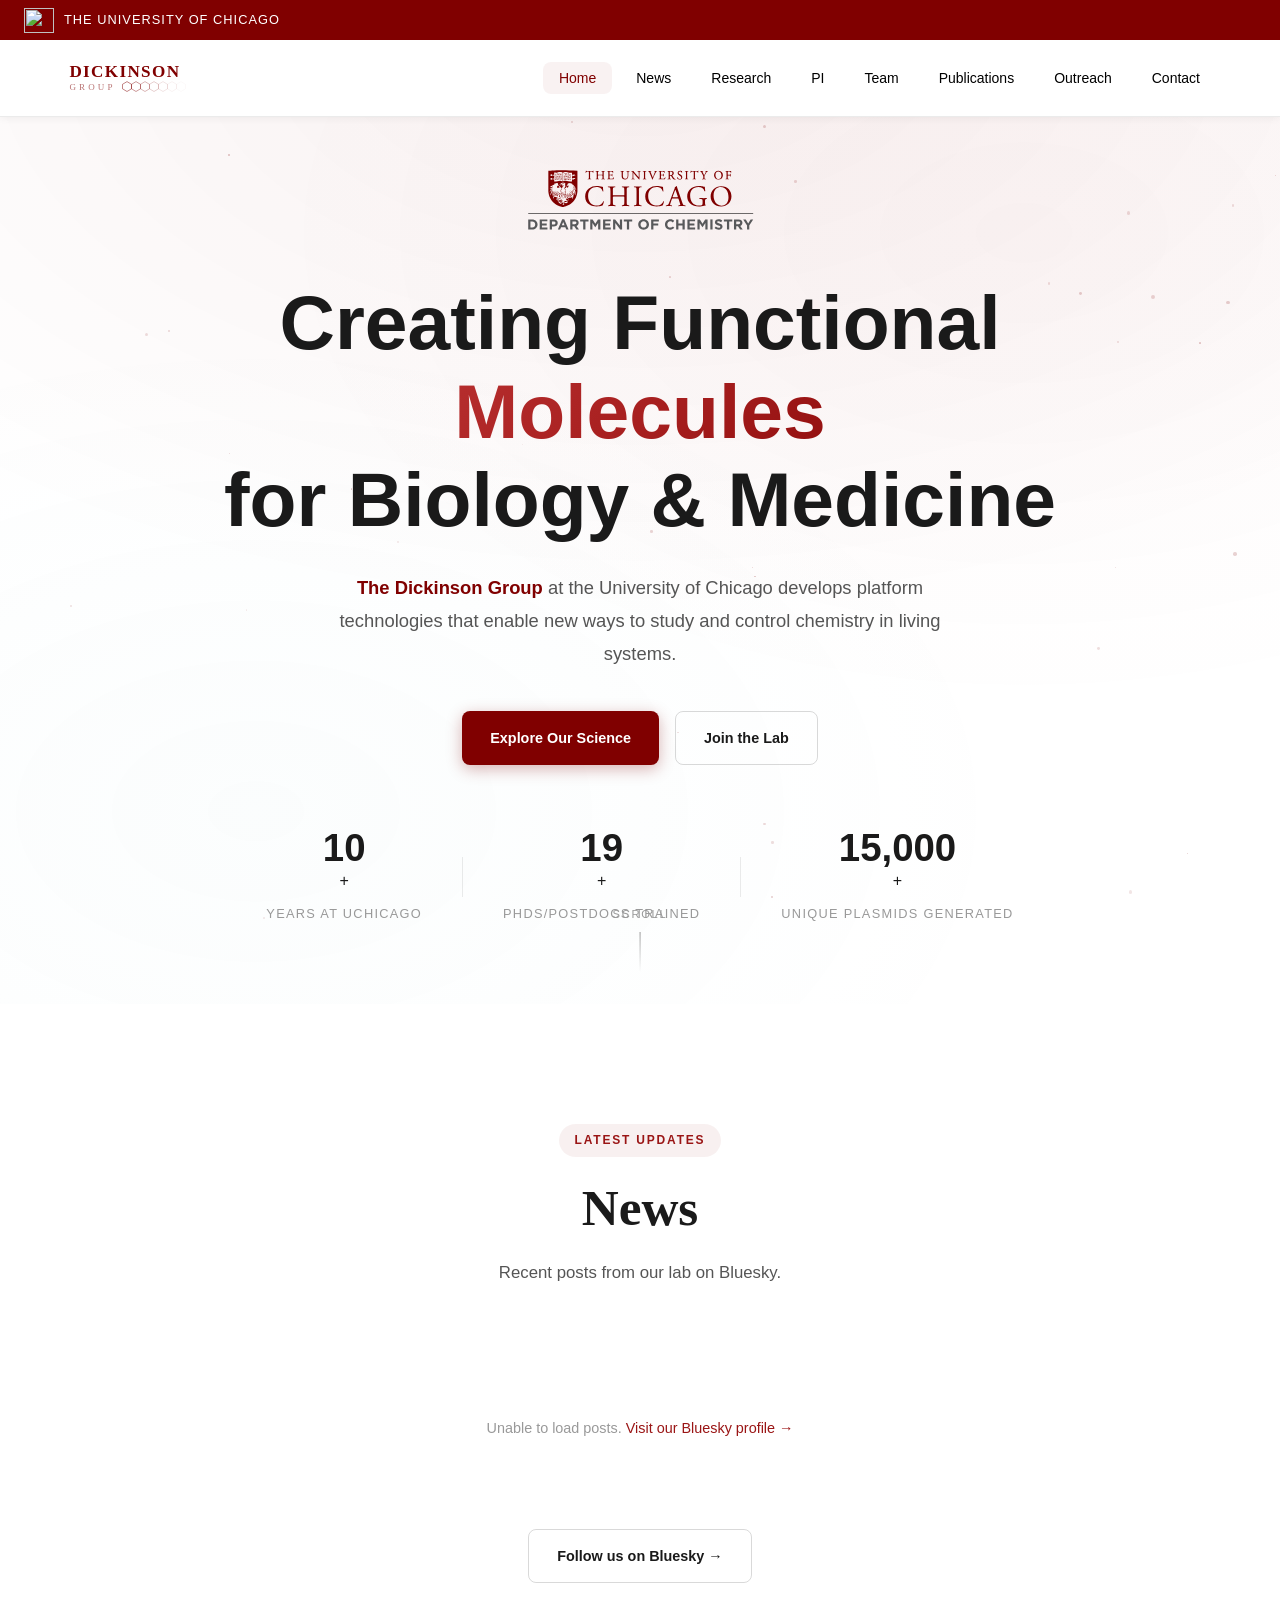
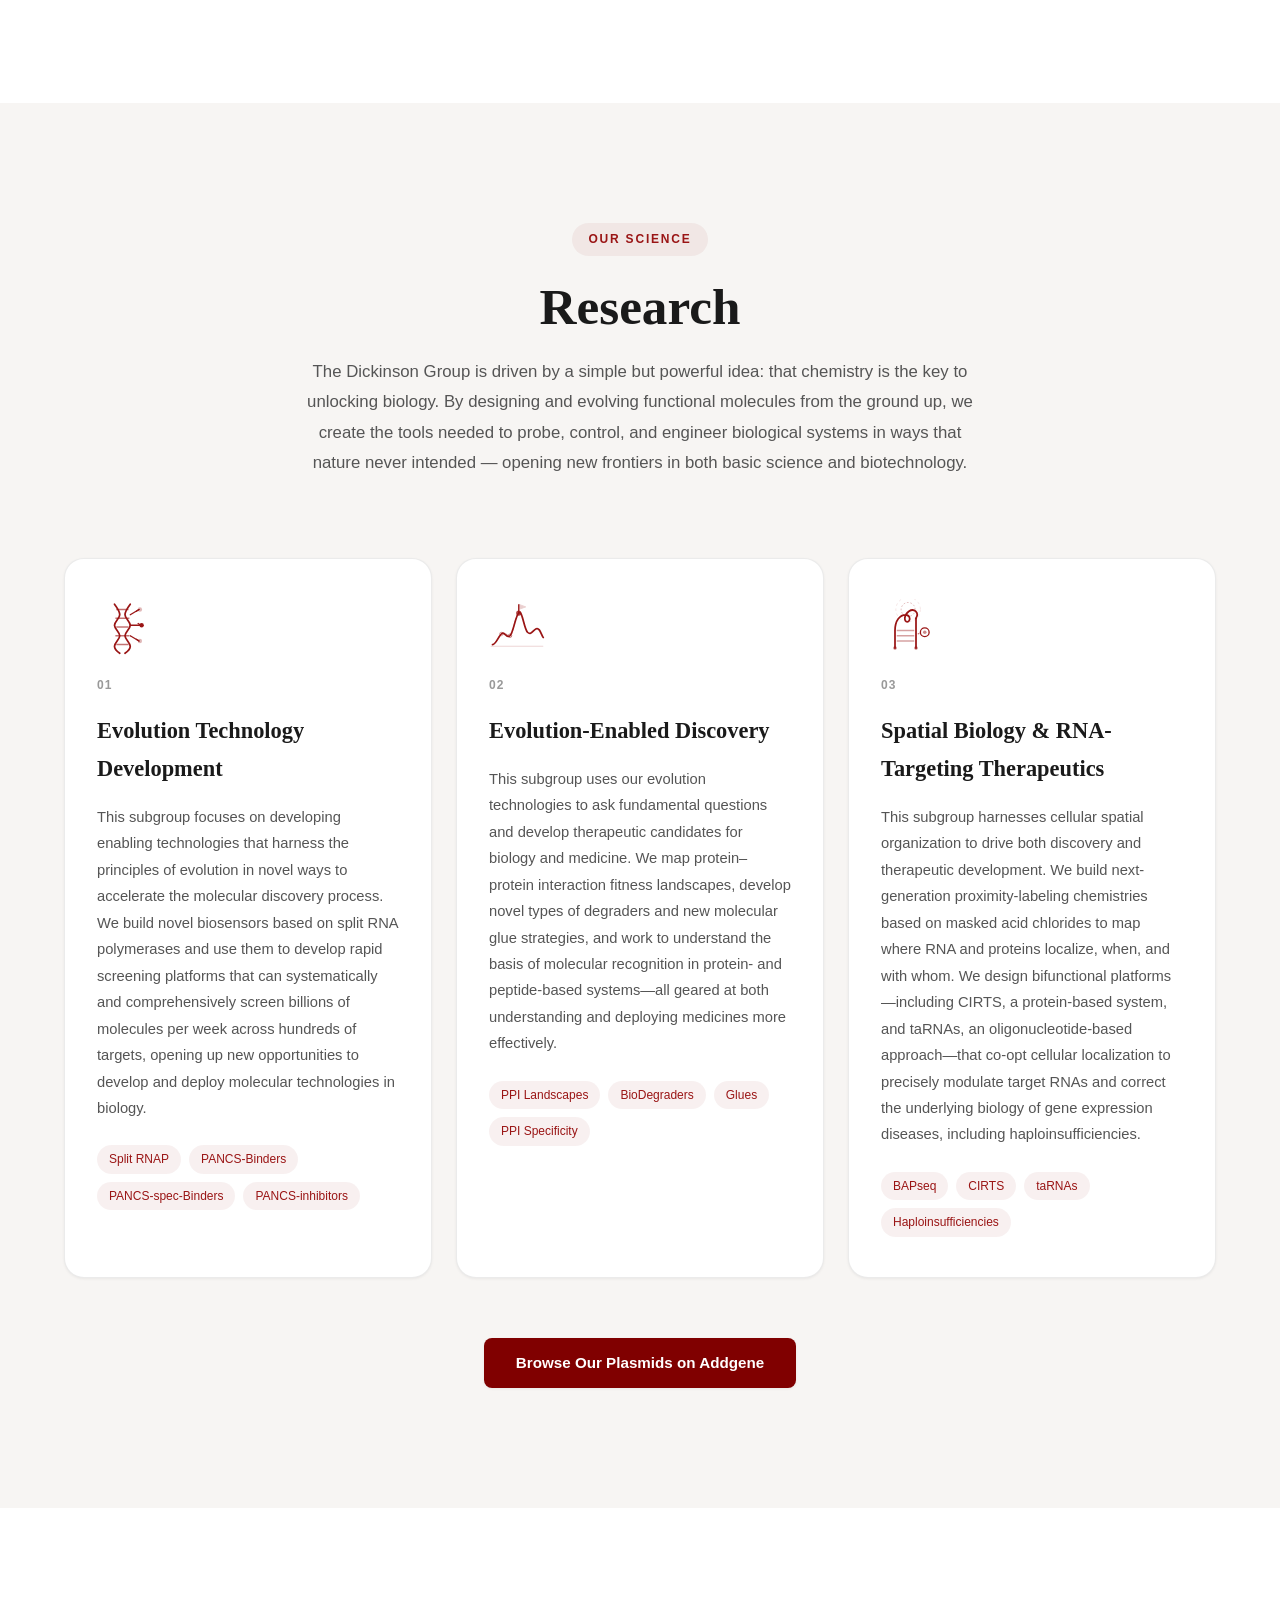
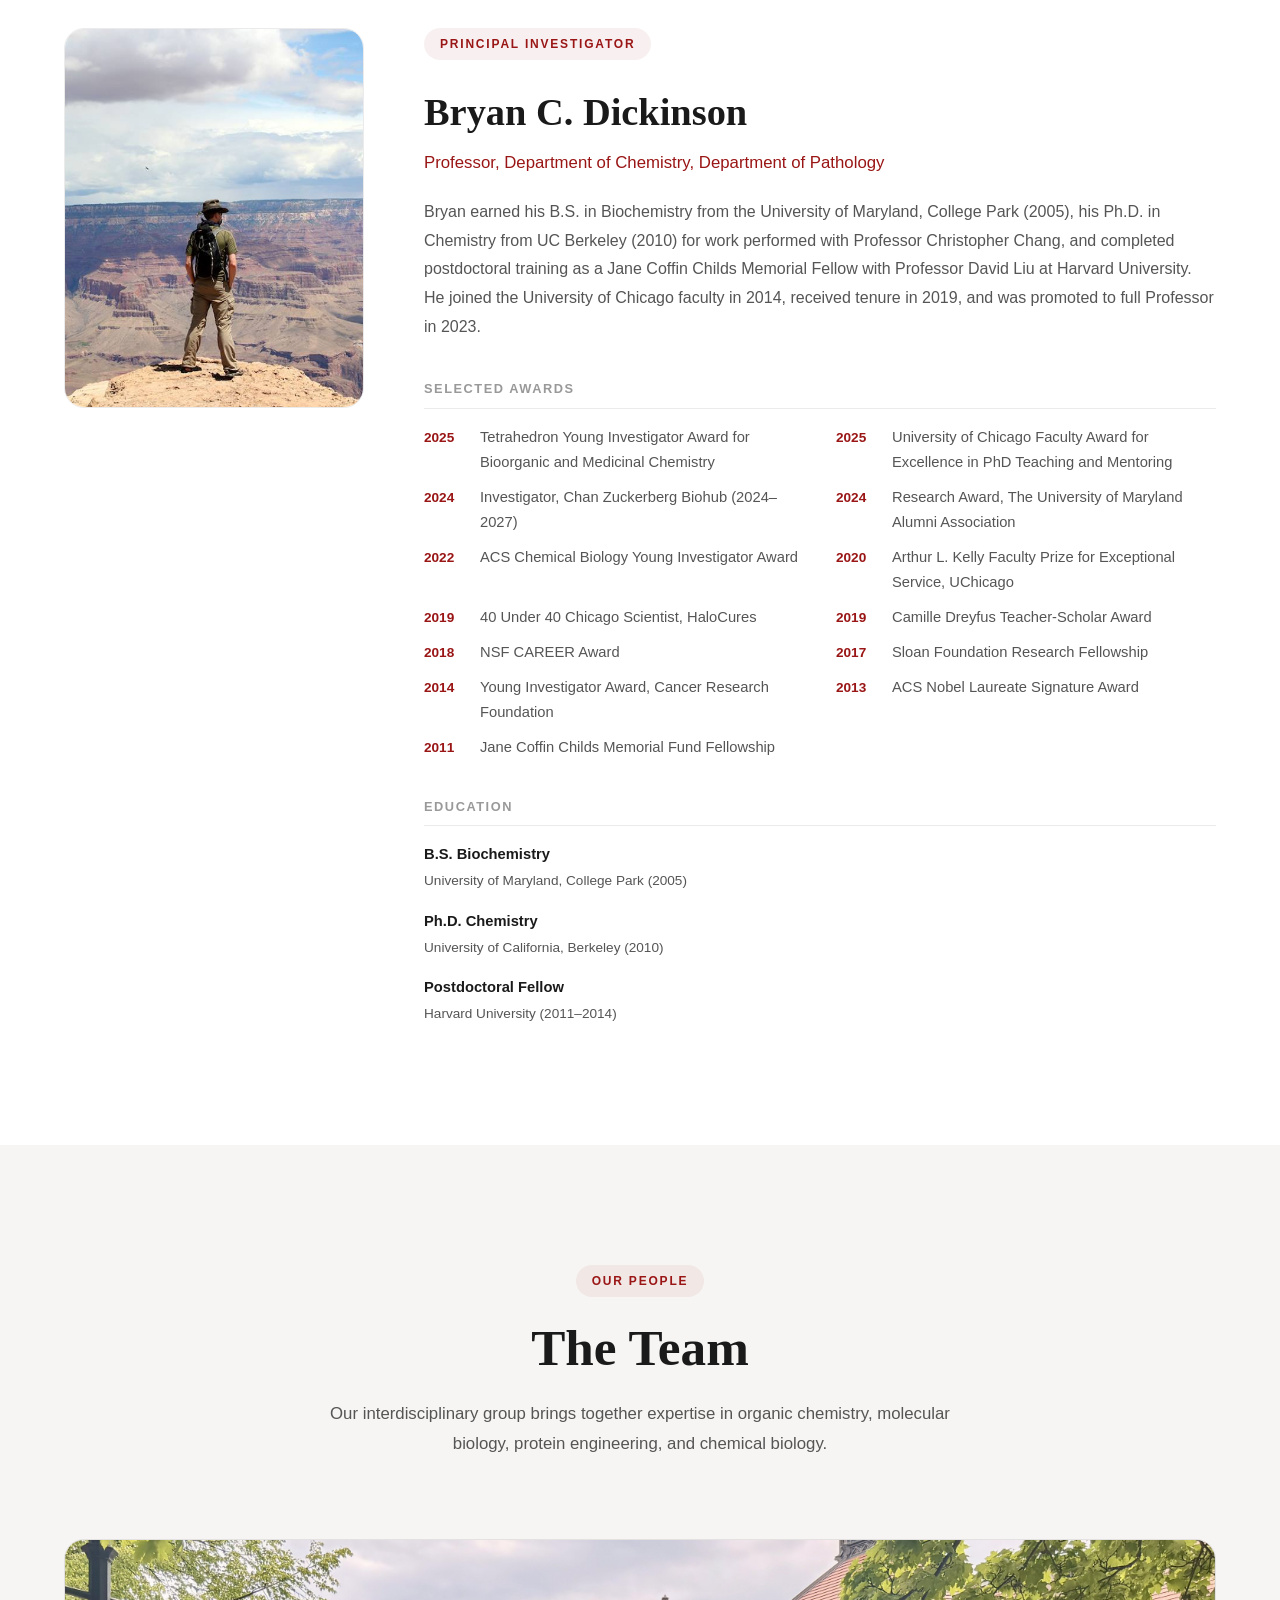
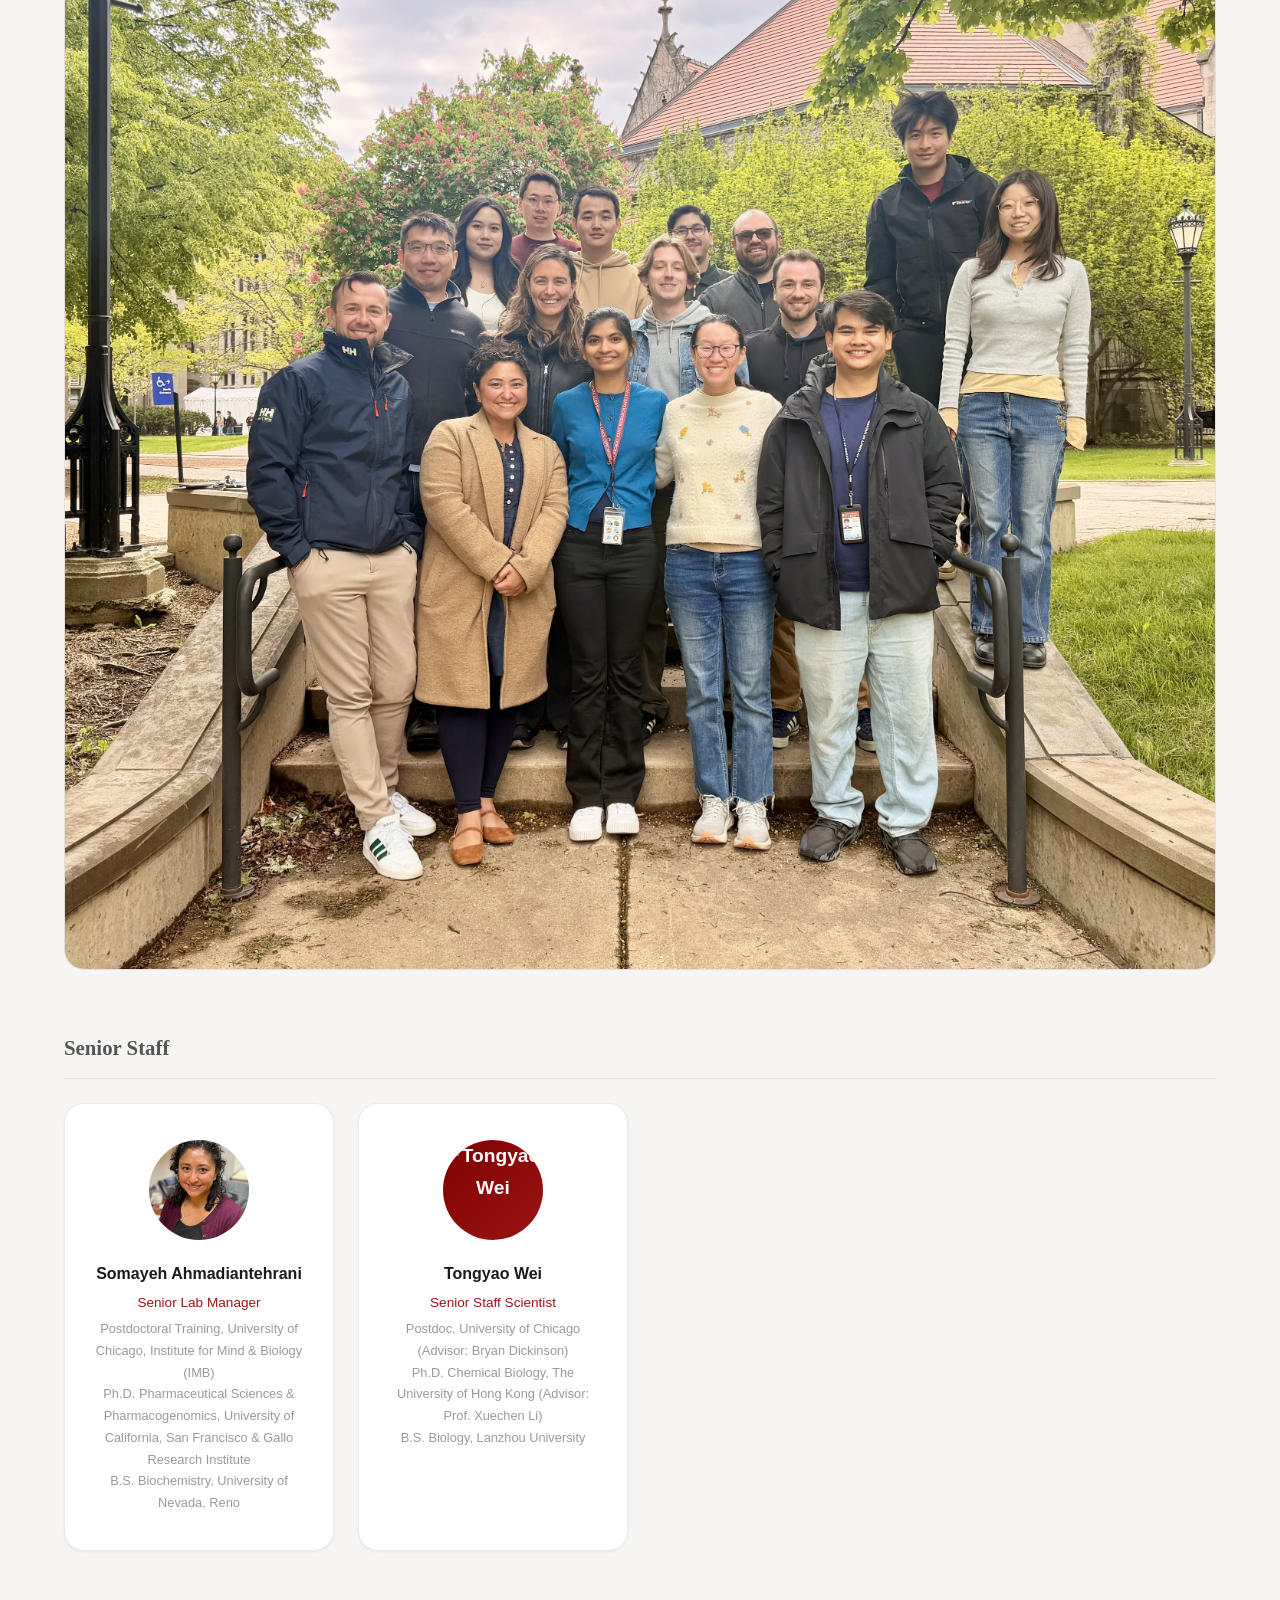
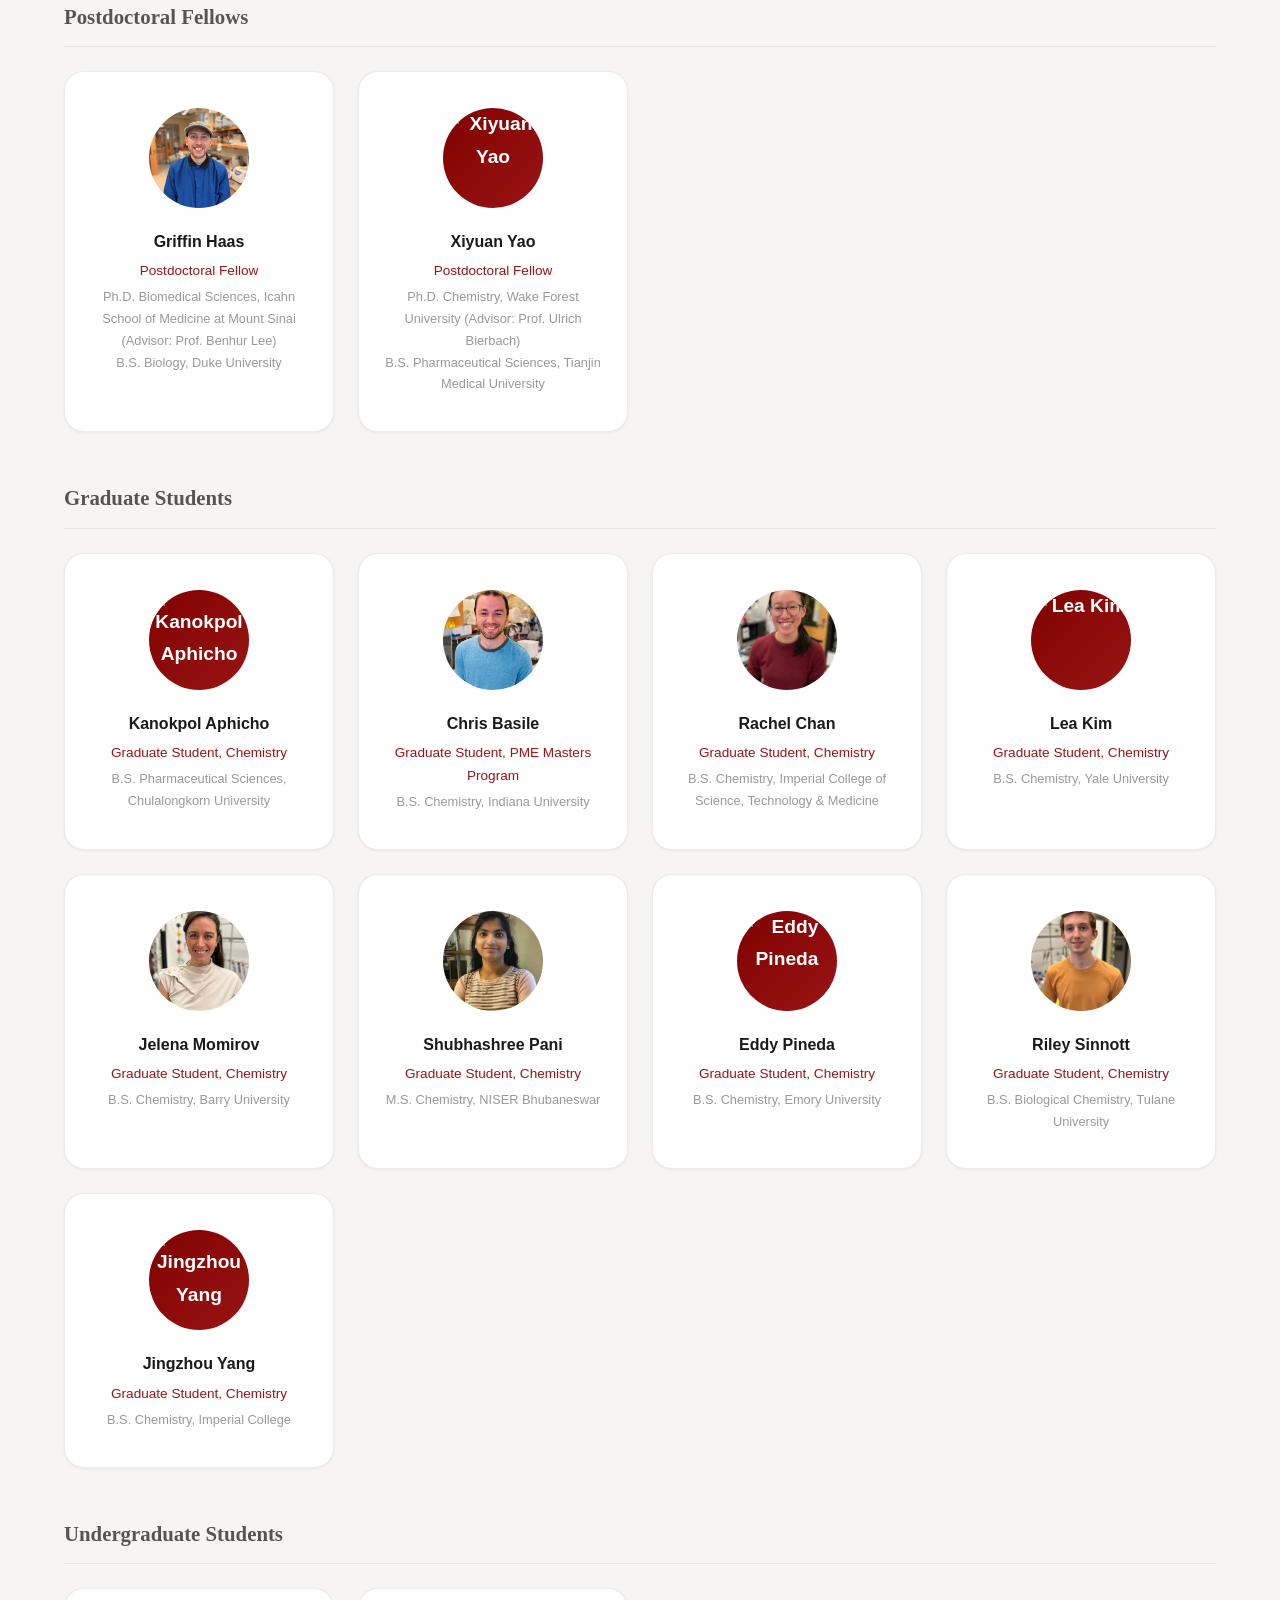
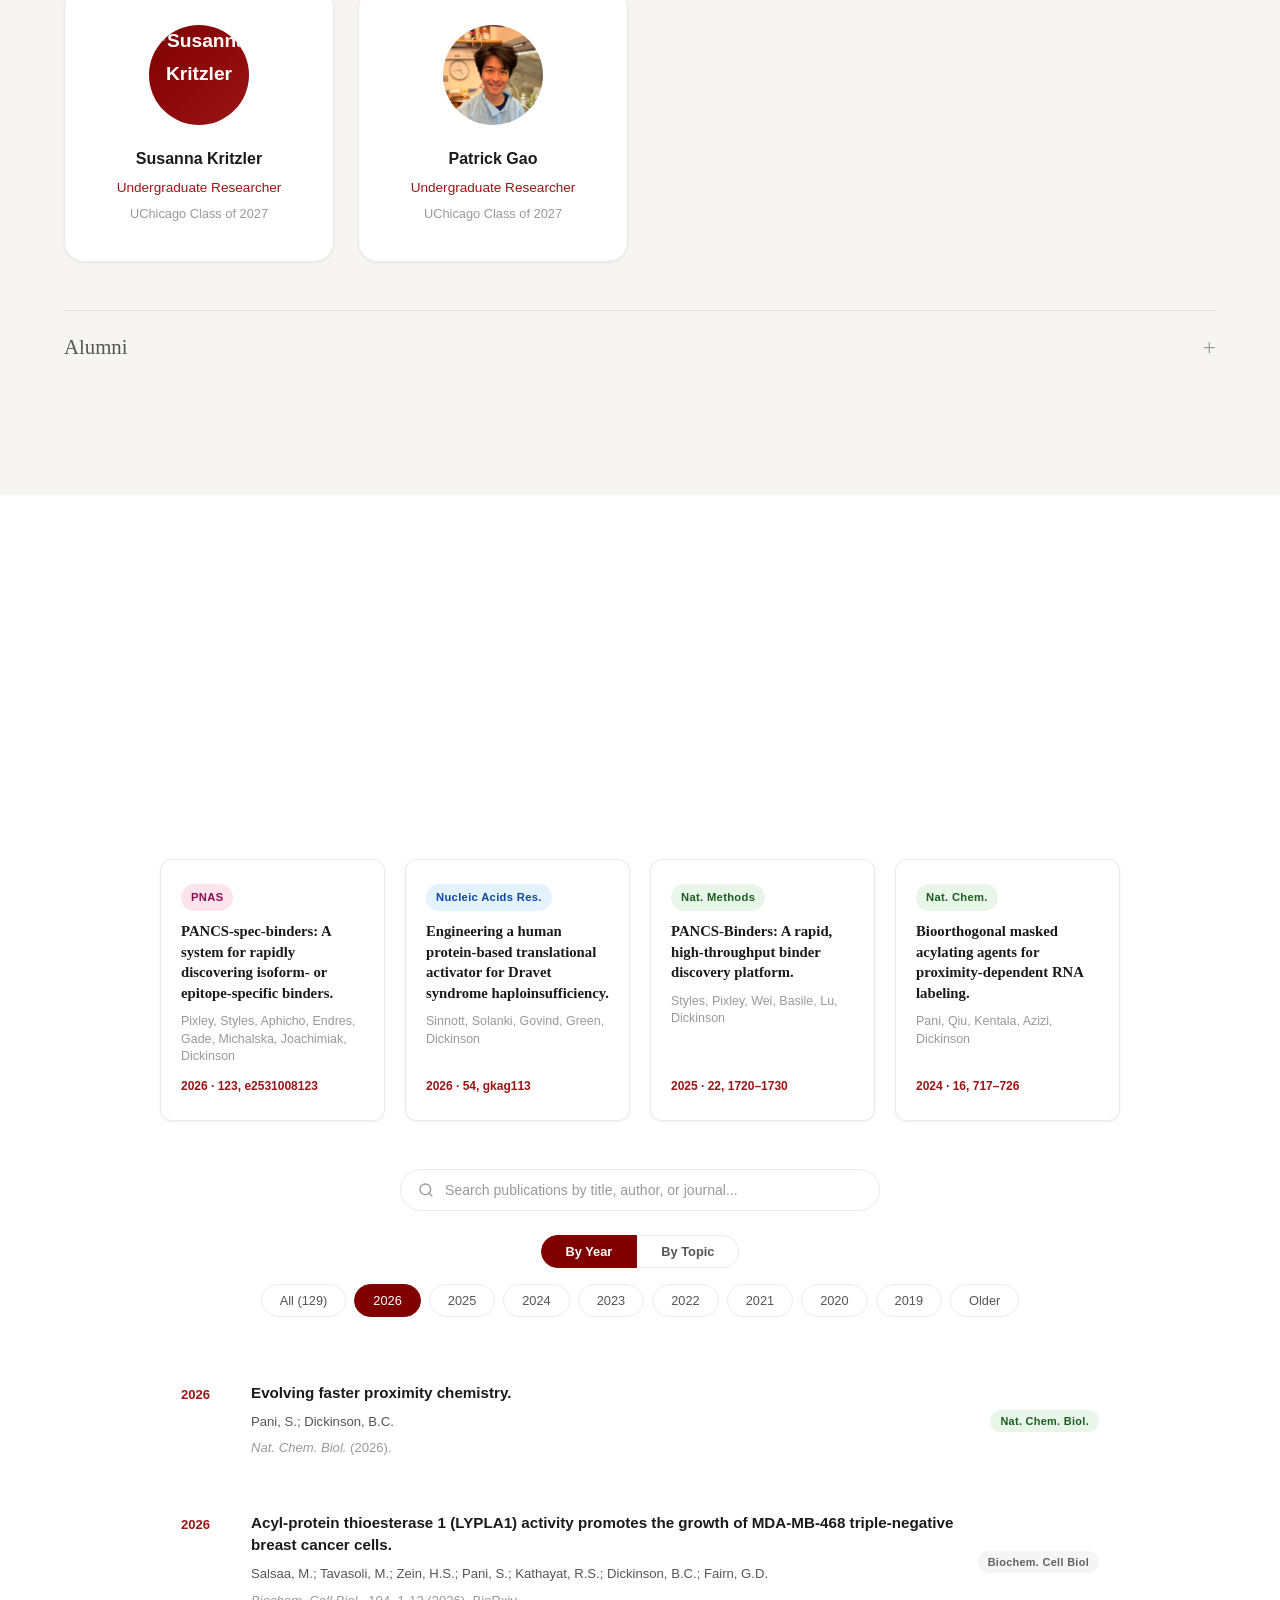
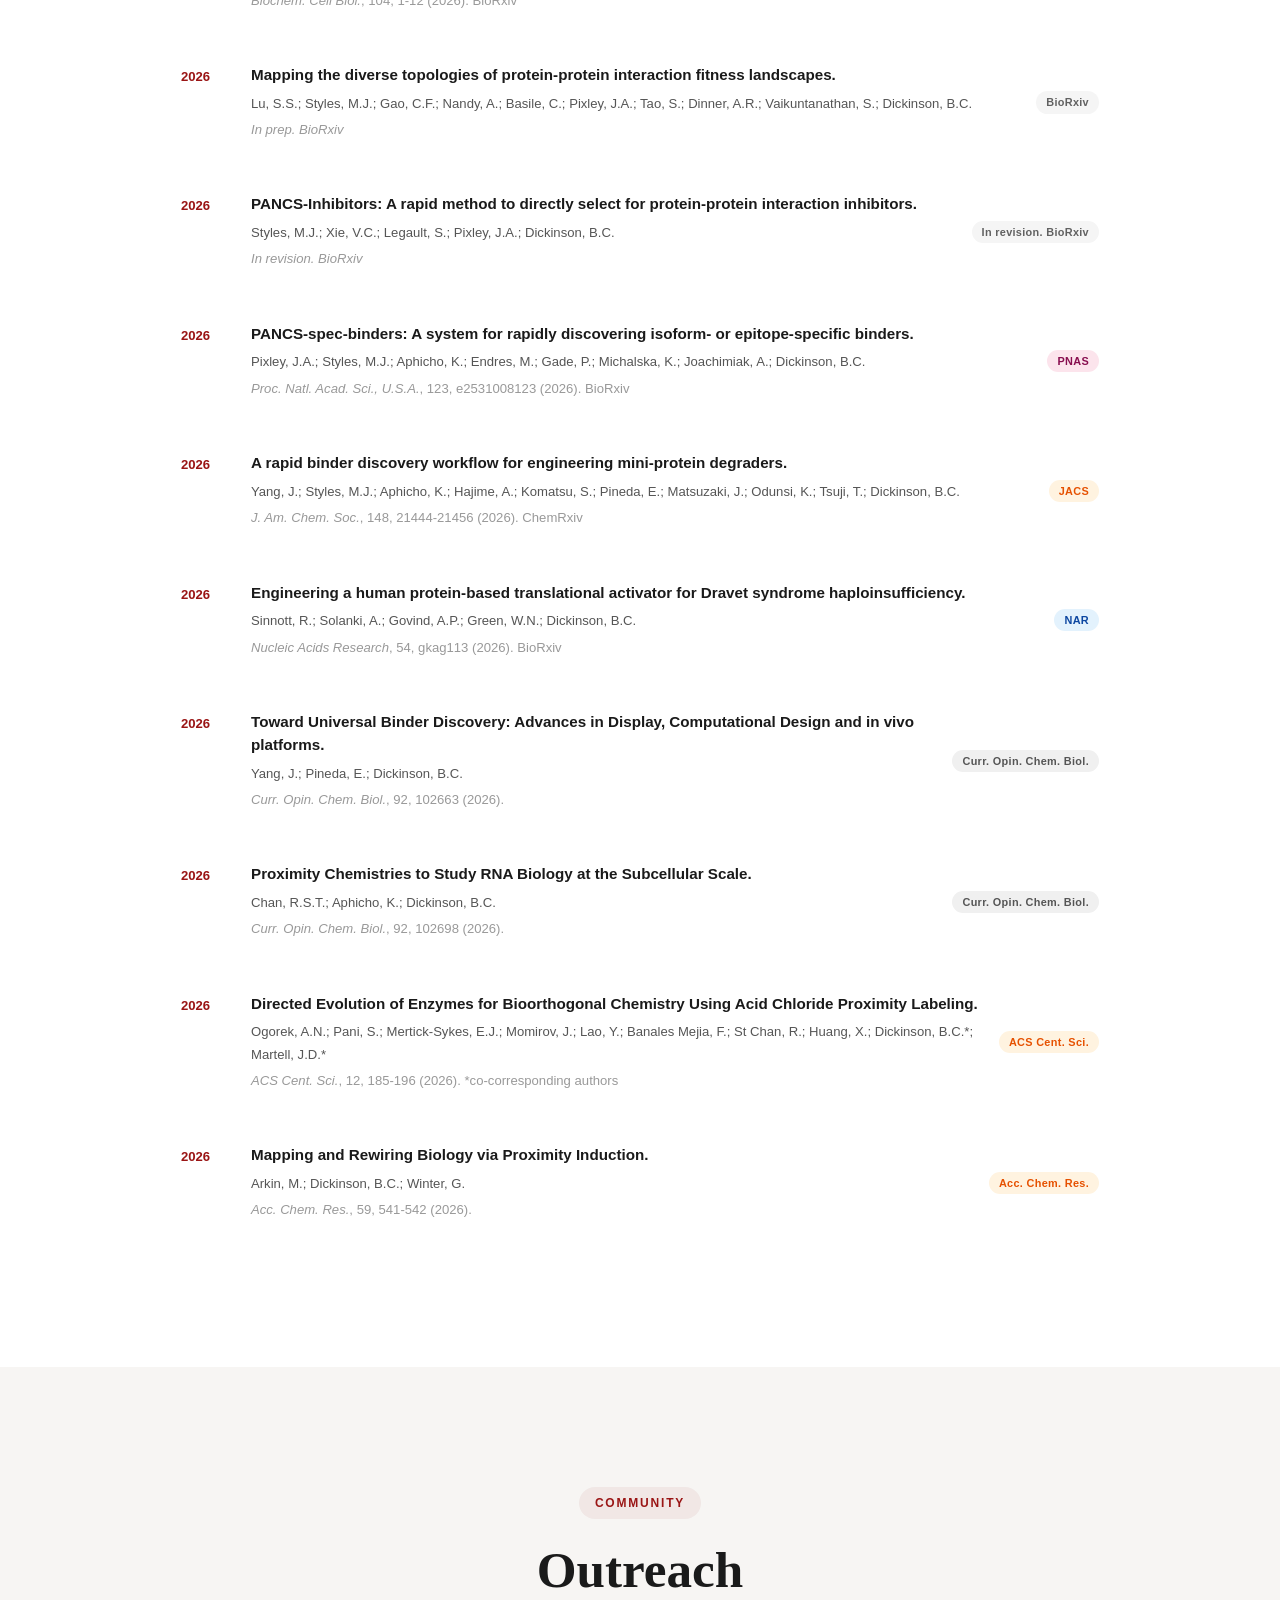
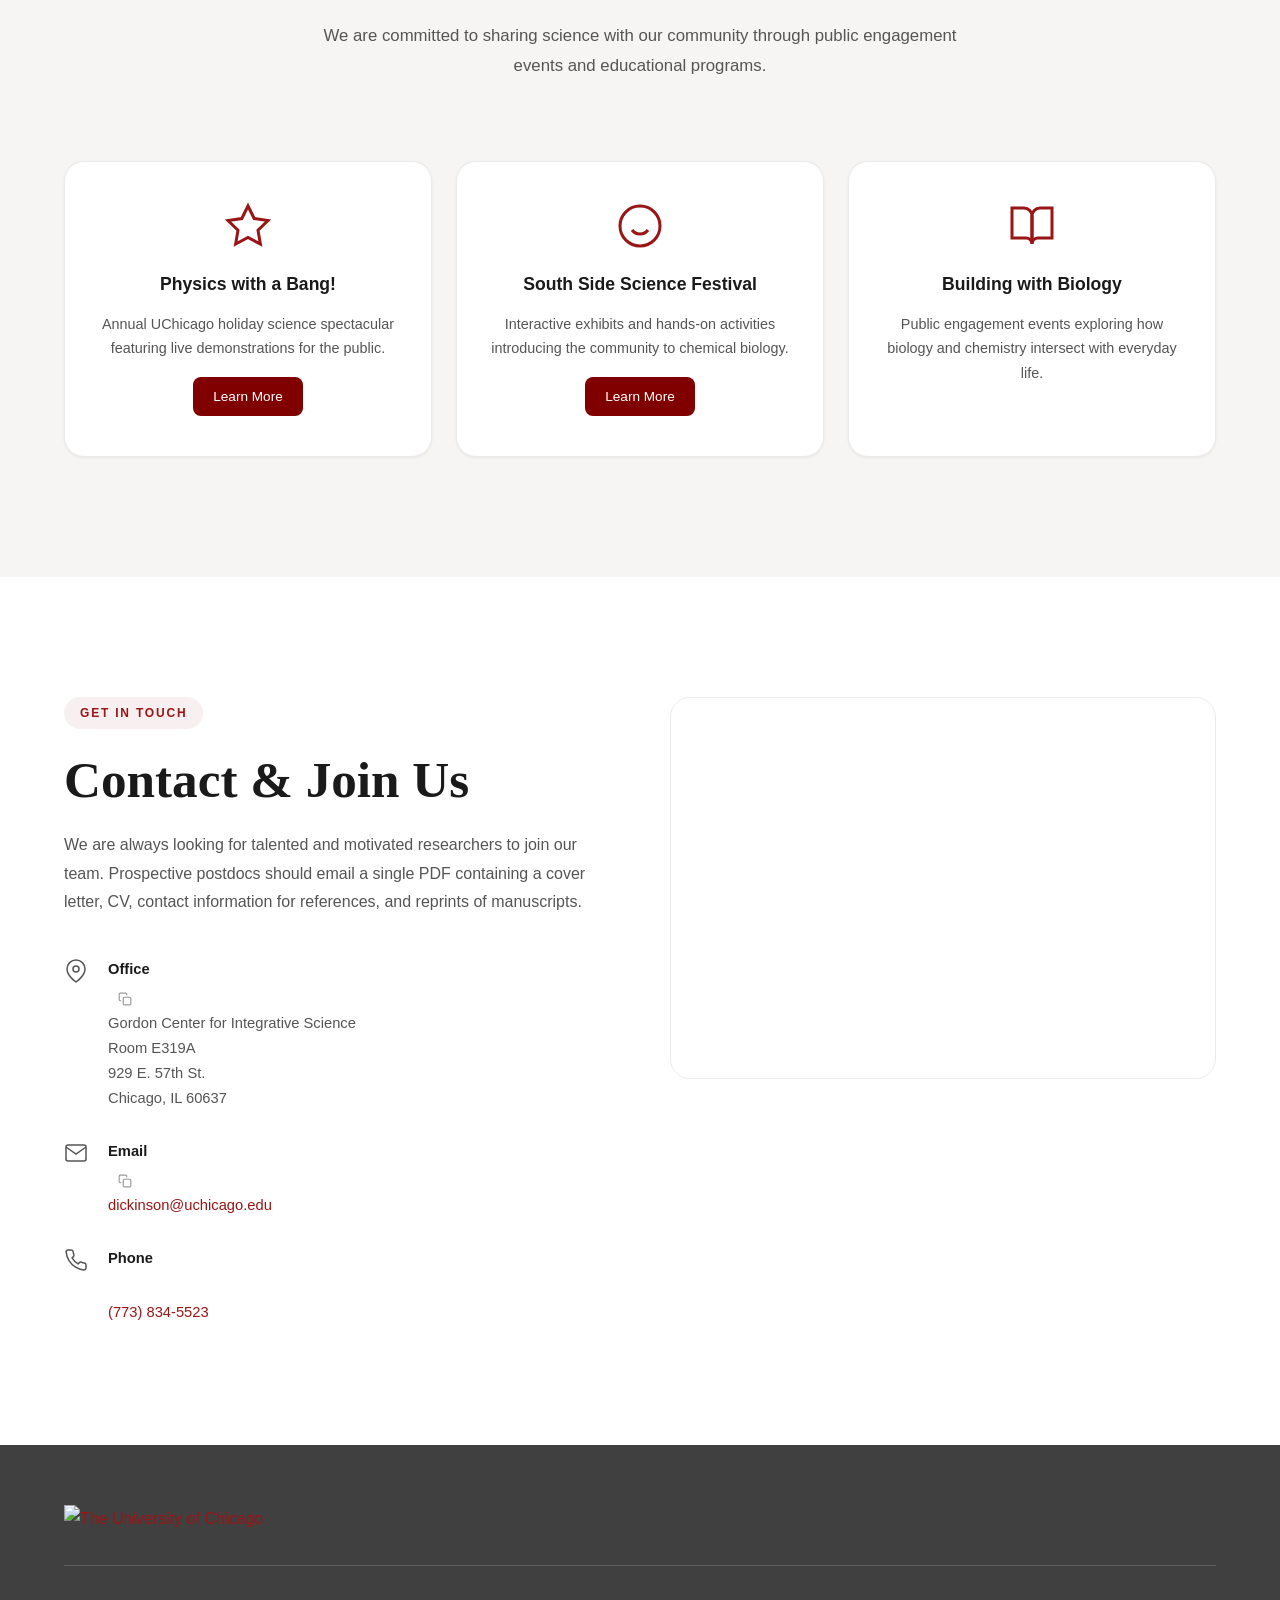
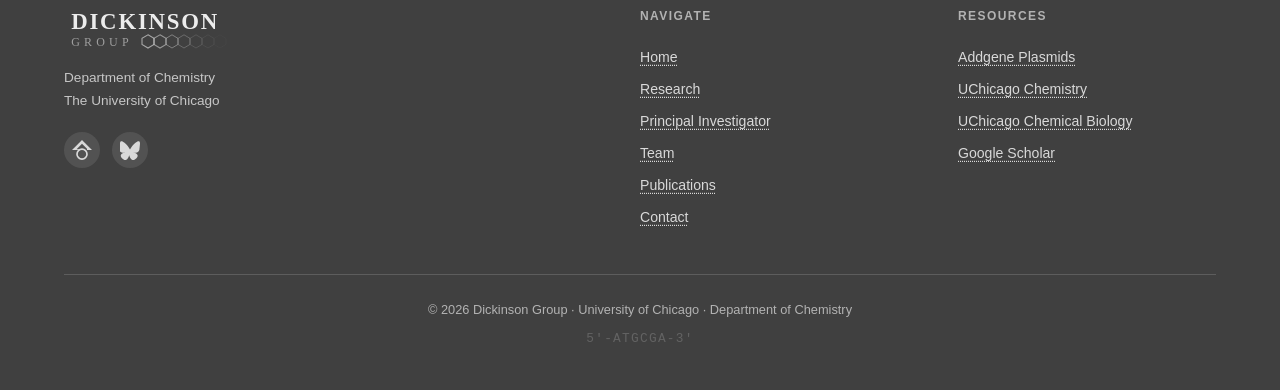
==== commit 167e711d: "Add Nat. Chem. Biol. News & Views (Pani & Dickinson); ignore .claude/ Uncategorized (data-topics="")" ====
--- a/index.html
+++ b/index.html
@@ -668,6 +668,17 @@
 <!-- PUBLICATIONS_START -->
 <article class="pub-item" data-topics="">
     <div class="pub-year">2026</div>
+    <a class="pub-link" href="https://www.nature.com/articles/s41589-026-02296-w" target="_blank" rel="noopener">
+    <div class="pub-content">
+        <h4 class="pub-title">Evolving faster proximity chemistry.</h4>
+        <p class="pub-authors">Pani, S.; Dickinson, B.C.</p>
+        <p class="pub-journal"><em>Nat. Chem. Biol.</em> (2026).</p>
+    </div>
+    </a>
+</article>
+
+<article class="pub-item" data-topics="">
+    <div class="pub-year">2026</div>
     <a class="pub-link" href="https://cdnsciencepub.com/doi/10.1139/bcb-2025-0446" target="_blank" rel="noopener">
     <div class="pub-content">
         <h4 class="pub-title">Acyl-protein thioesterase 1 (LYPLA1) activity promotes the growth of MDA-MB-468 triple-negative breast cancer cells.</h4>
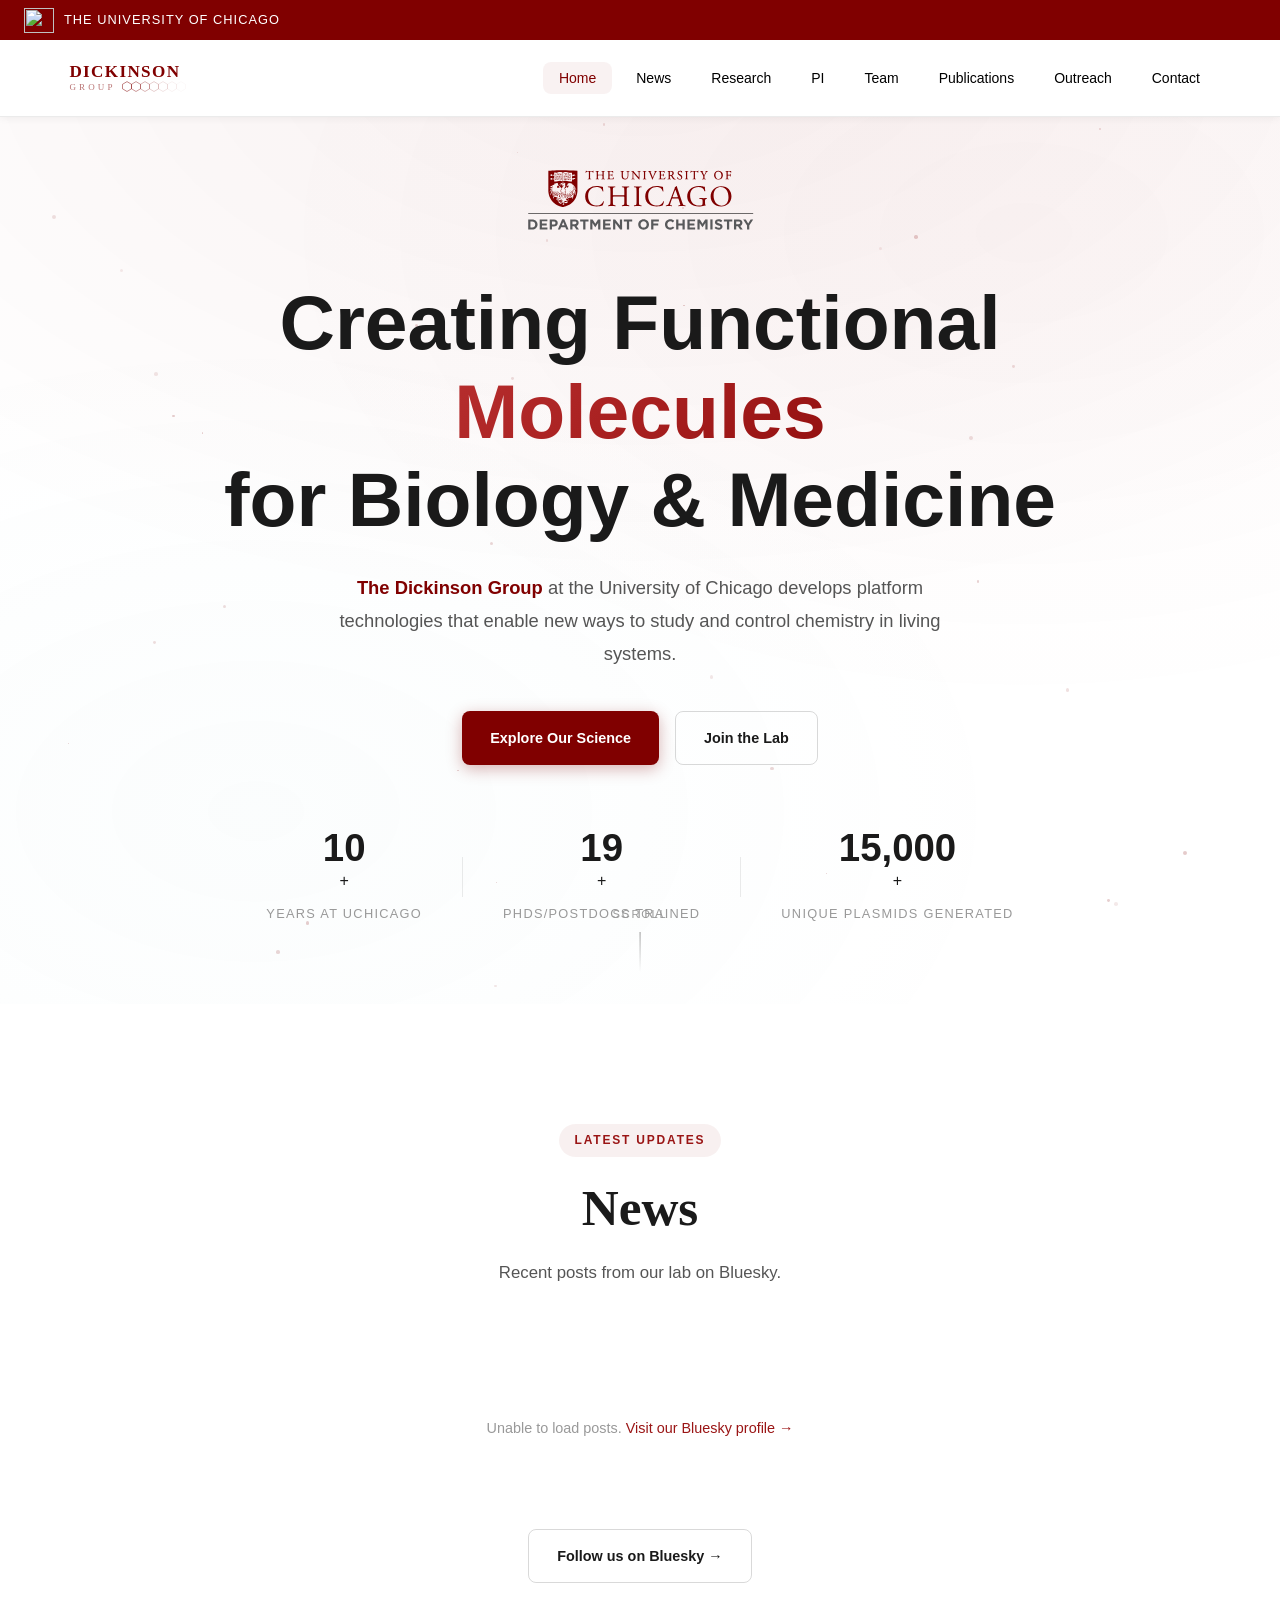
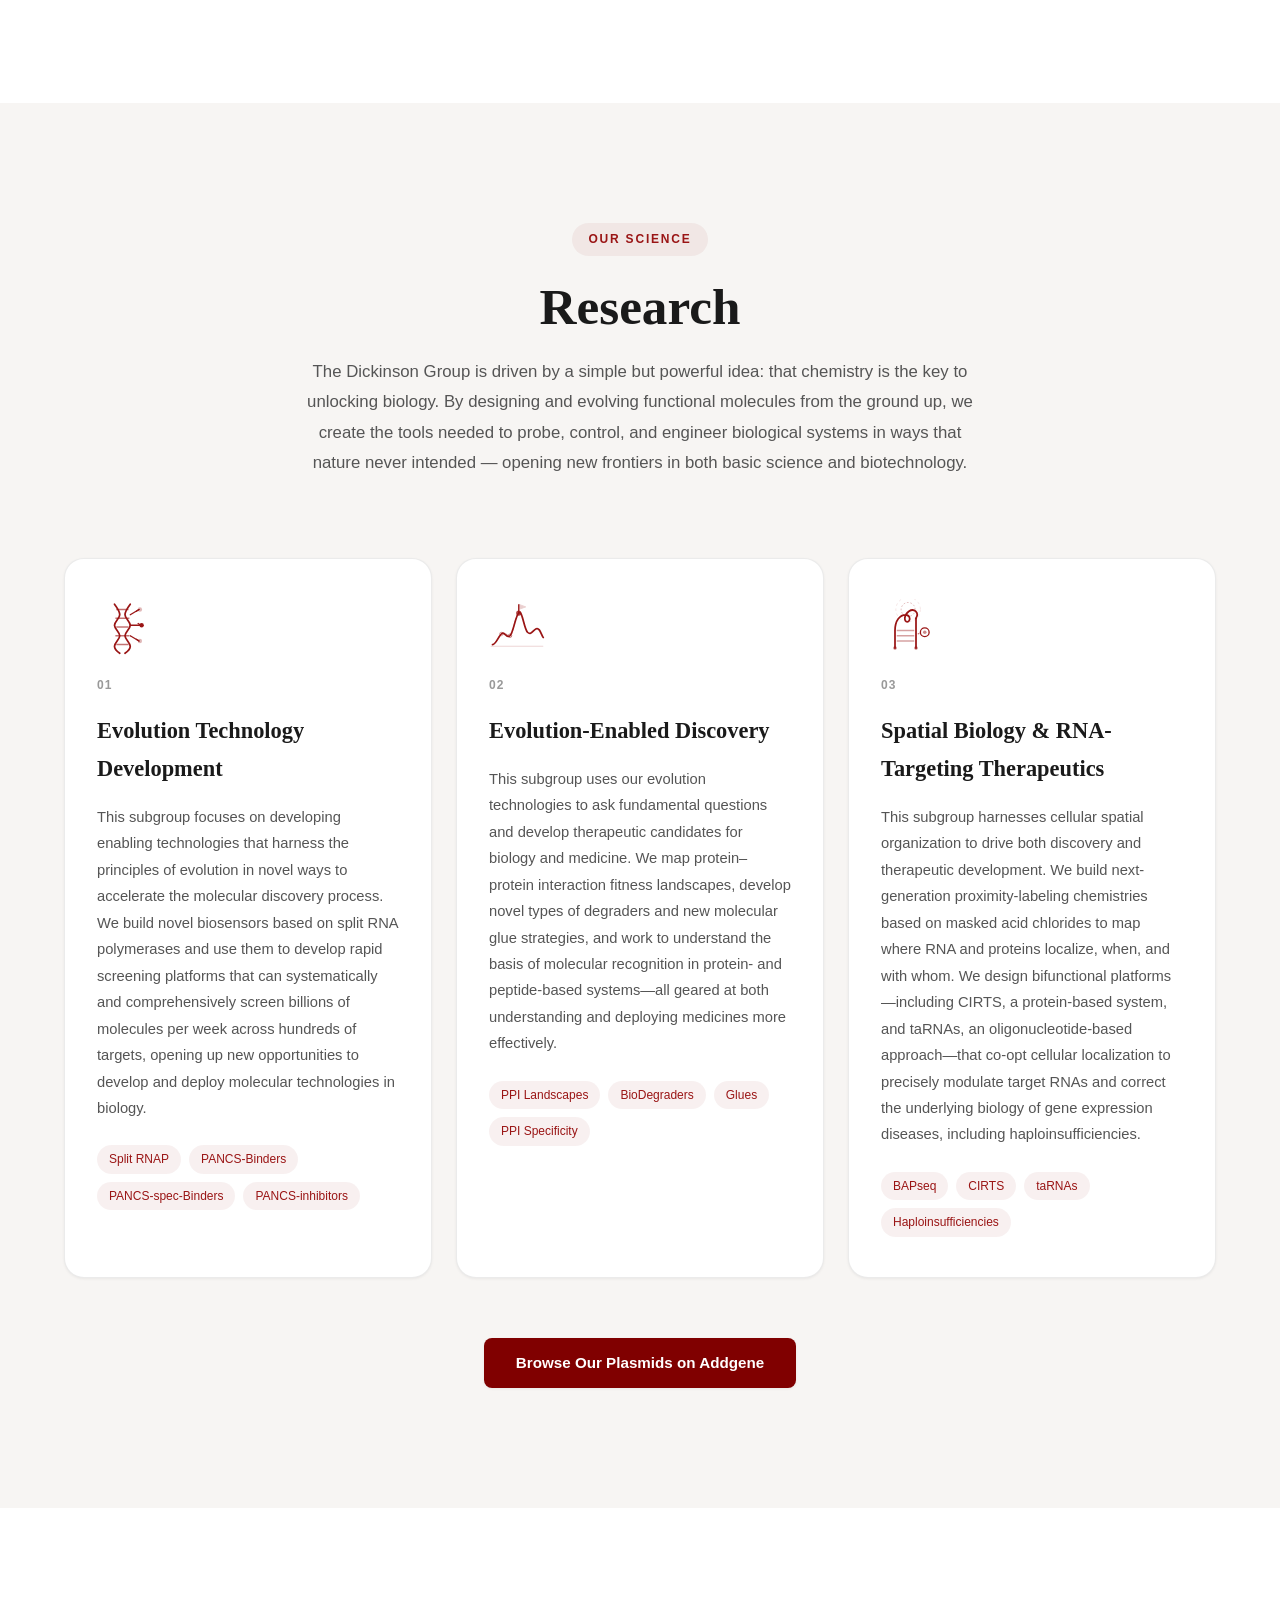
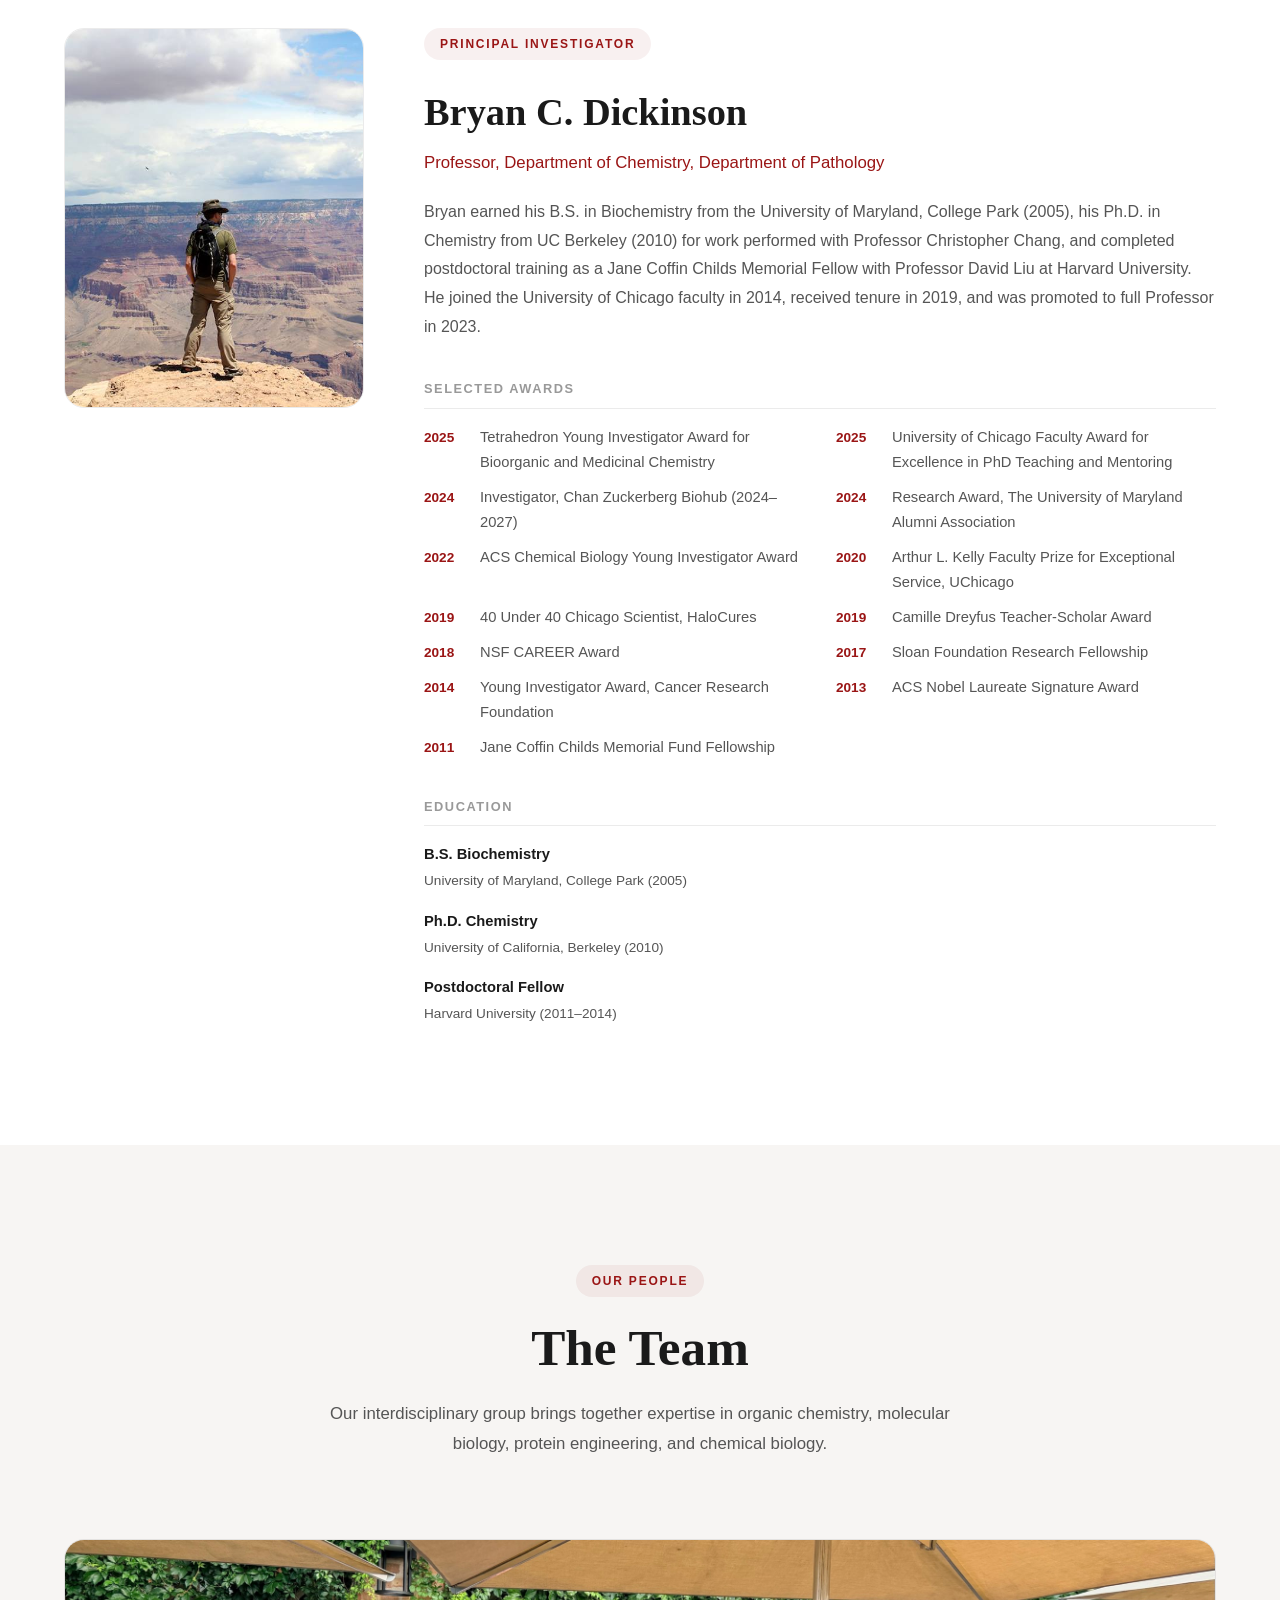
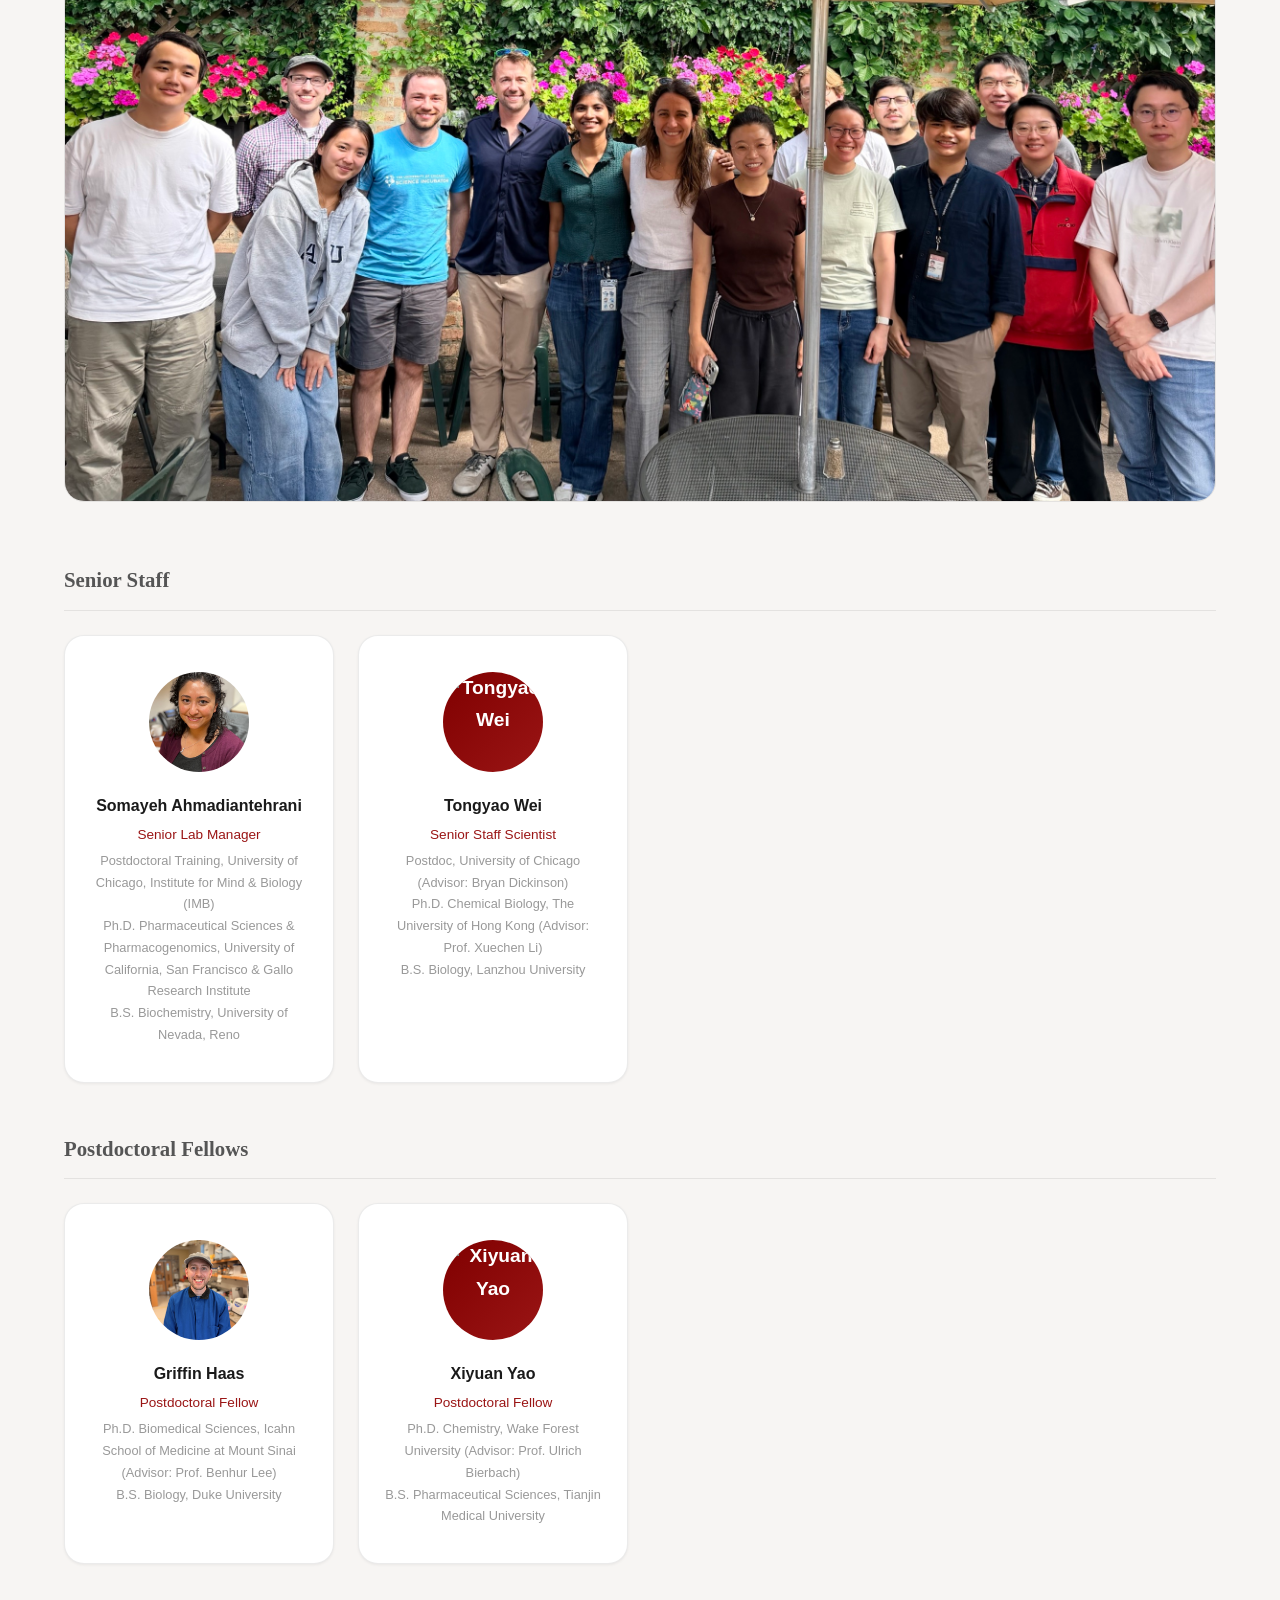
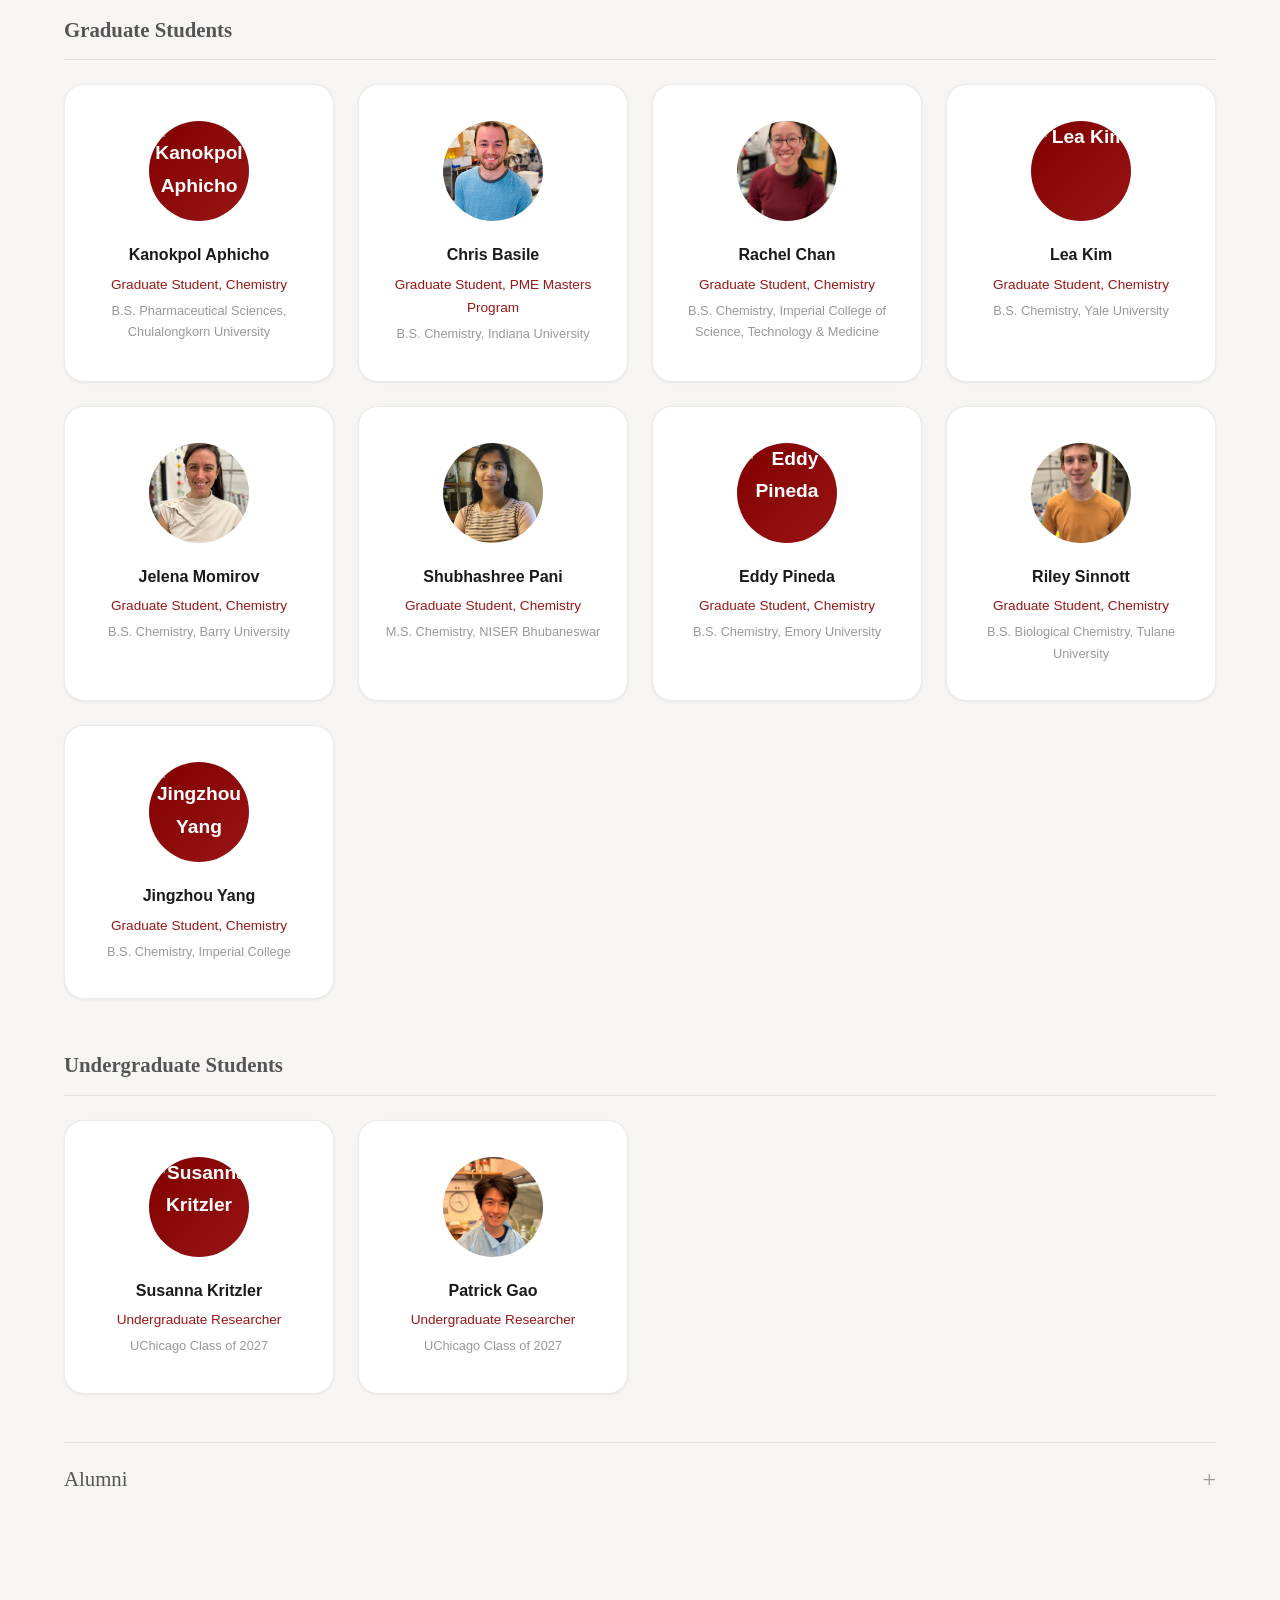
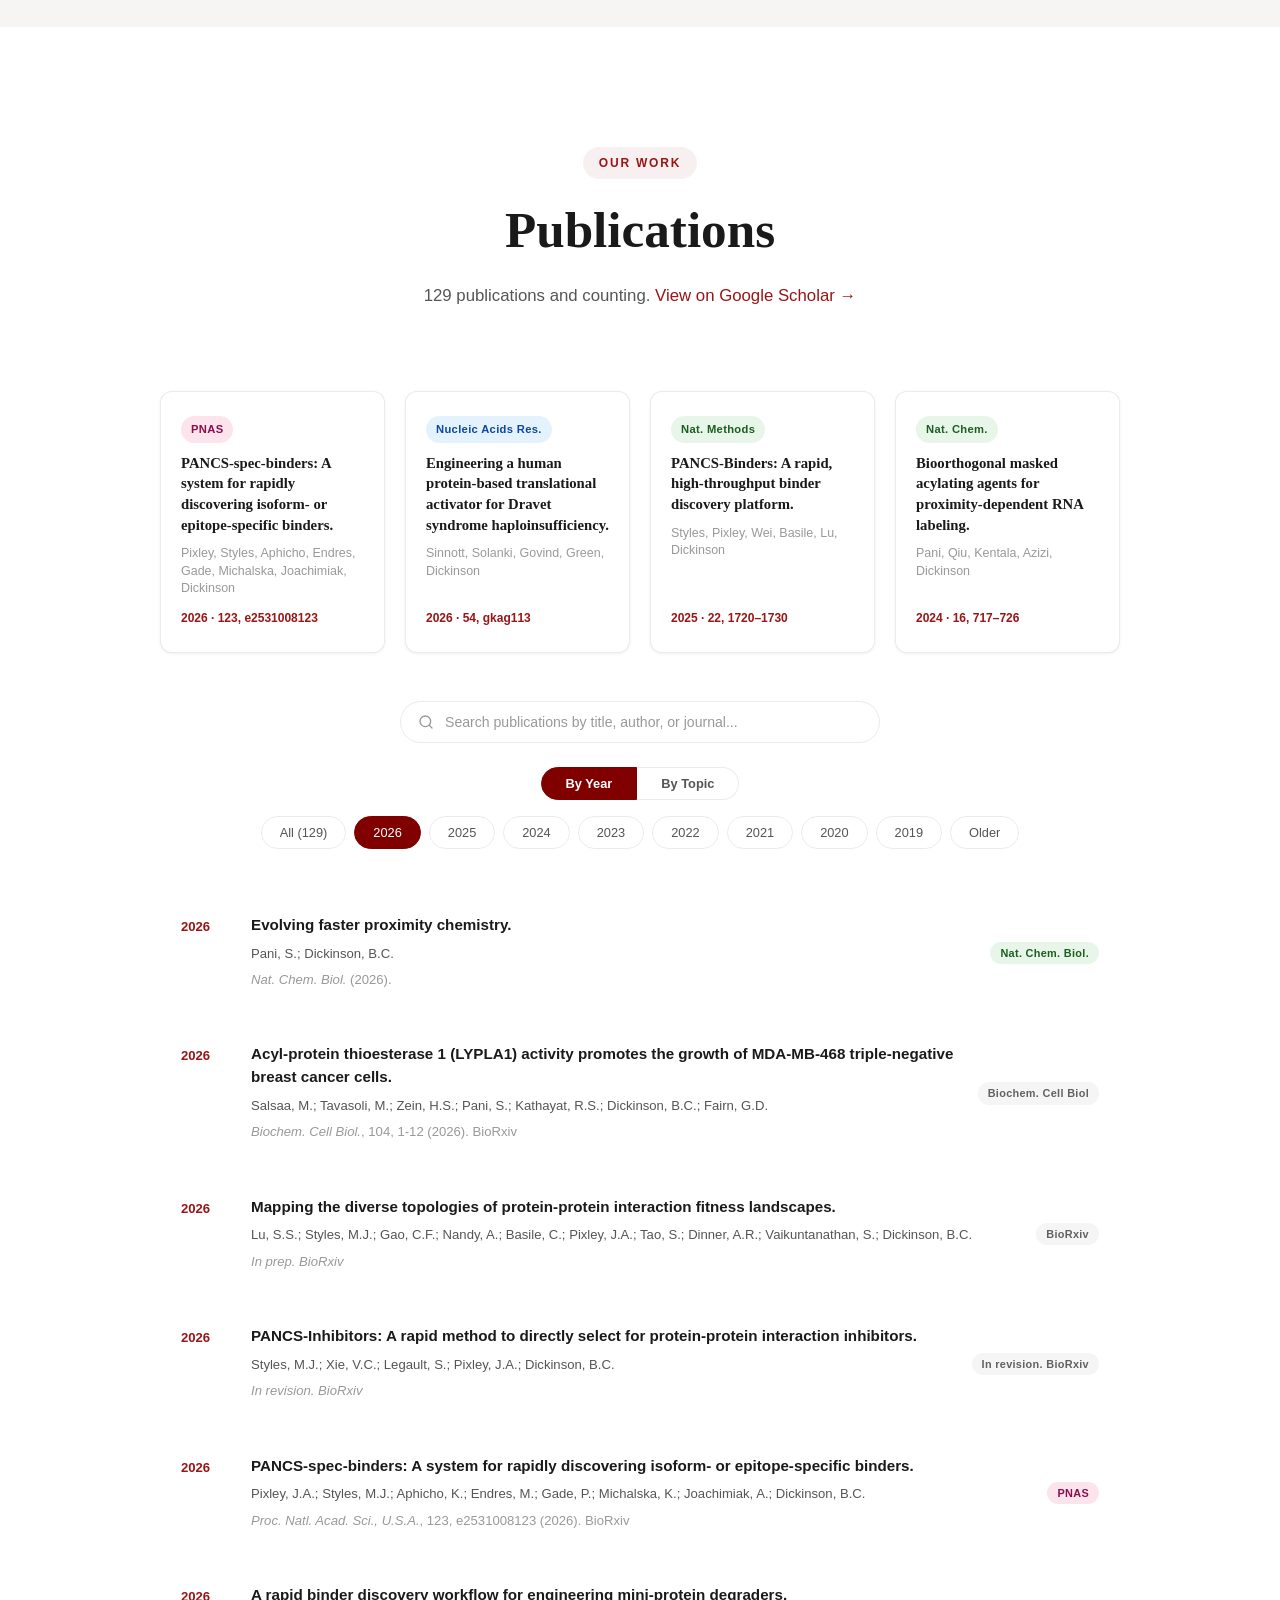
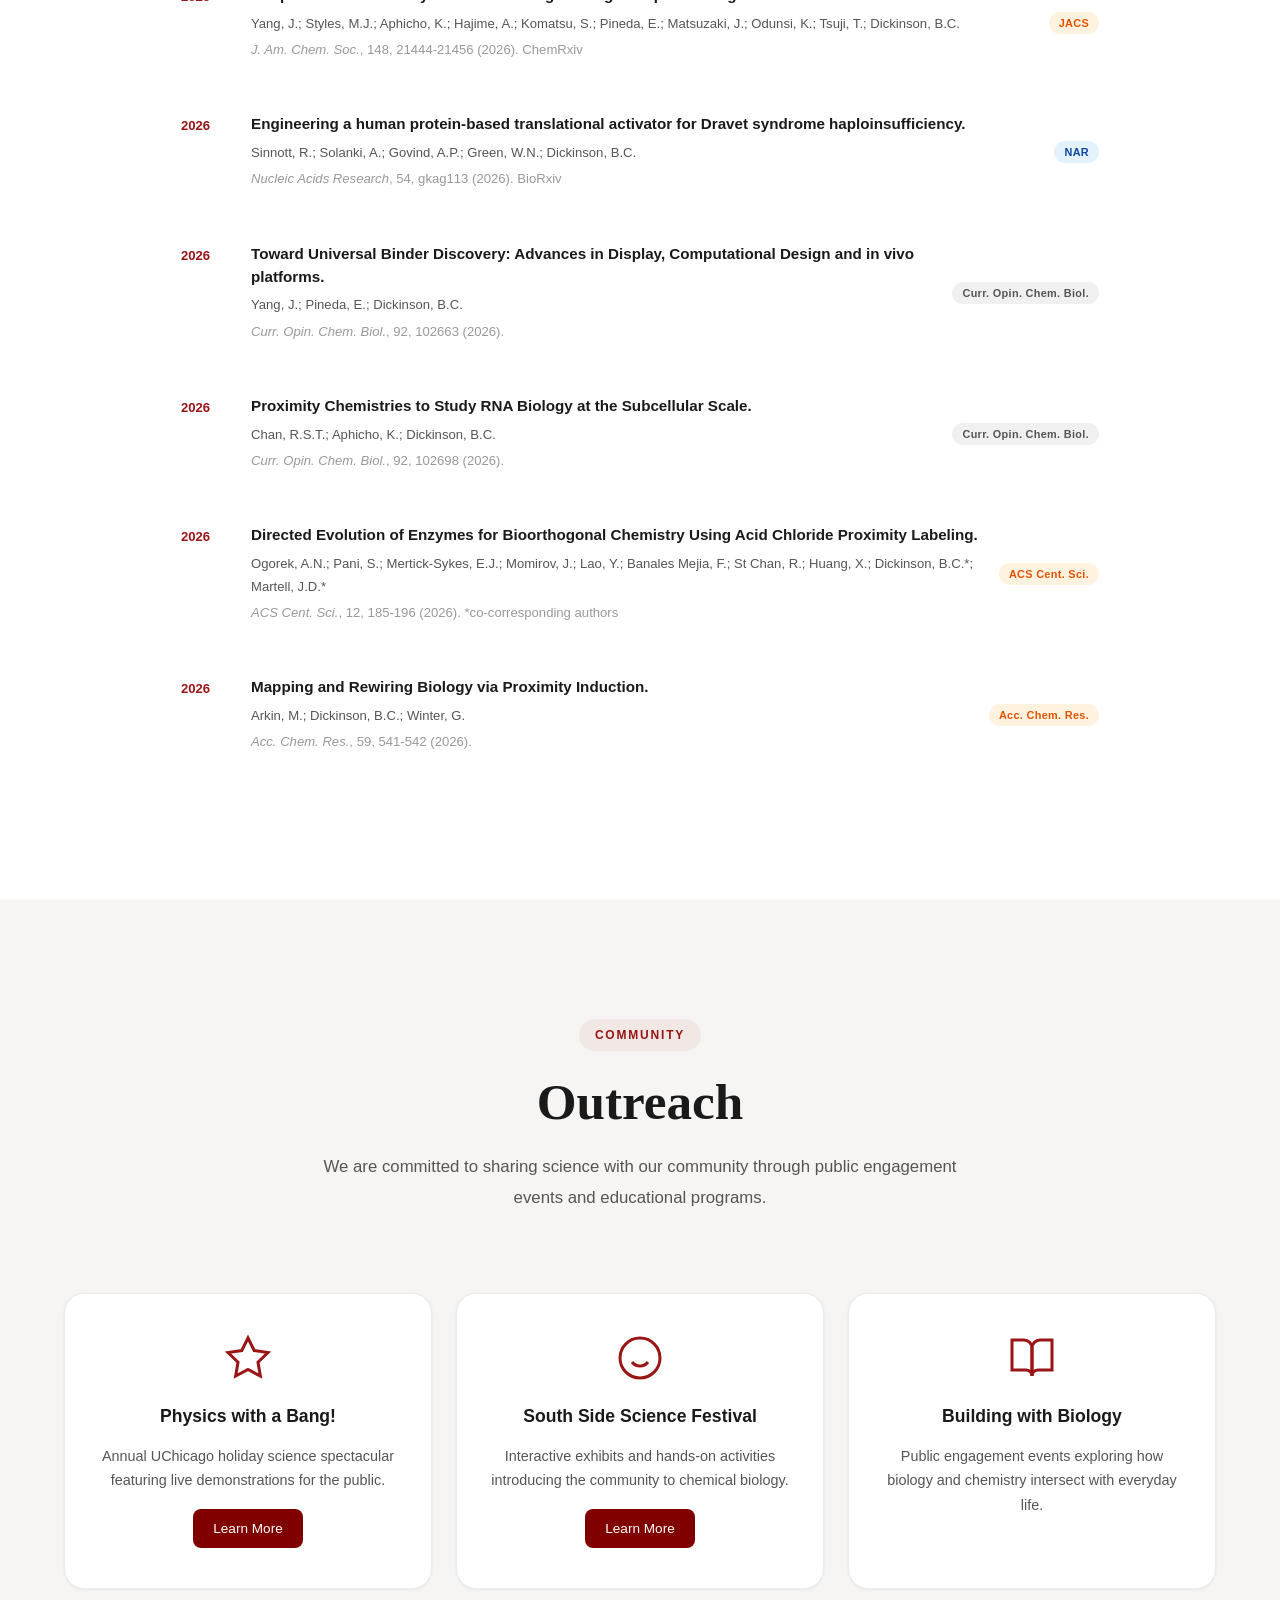
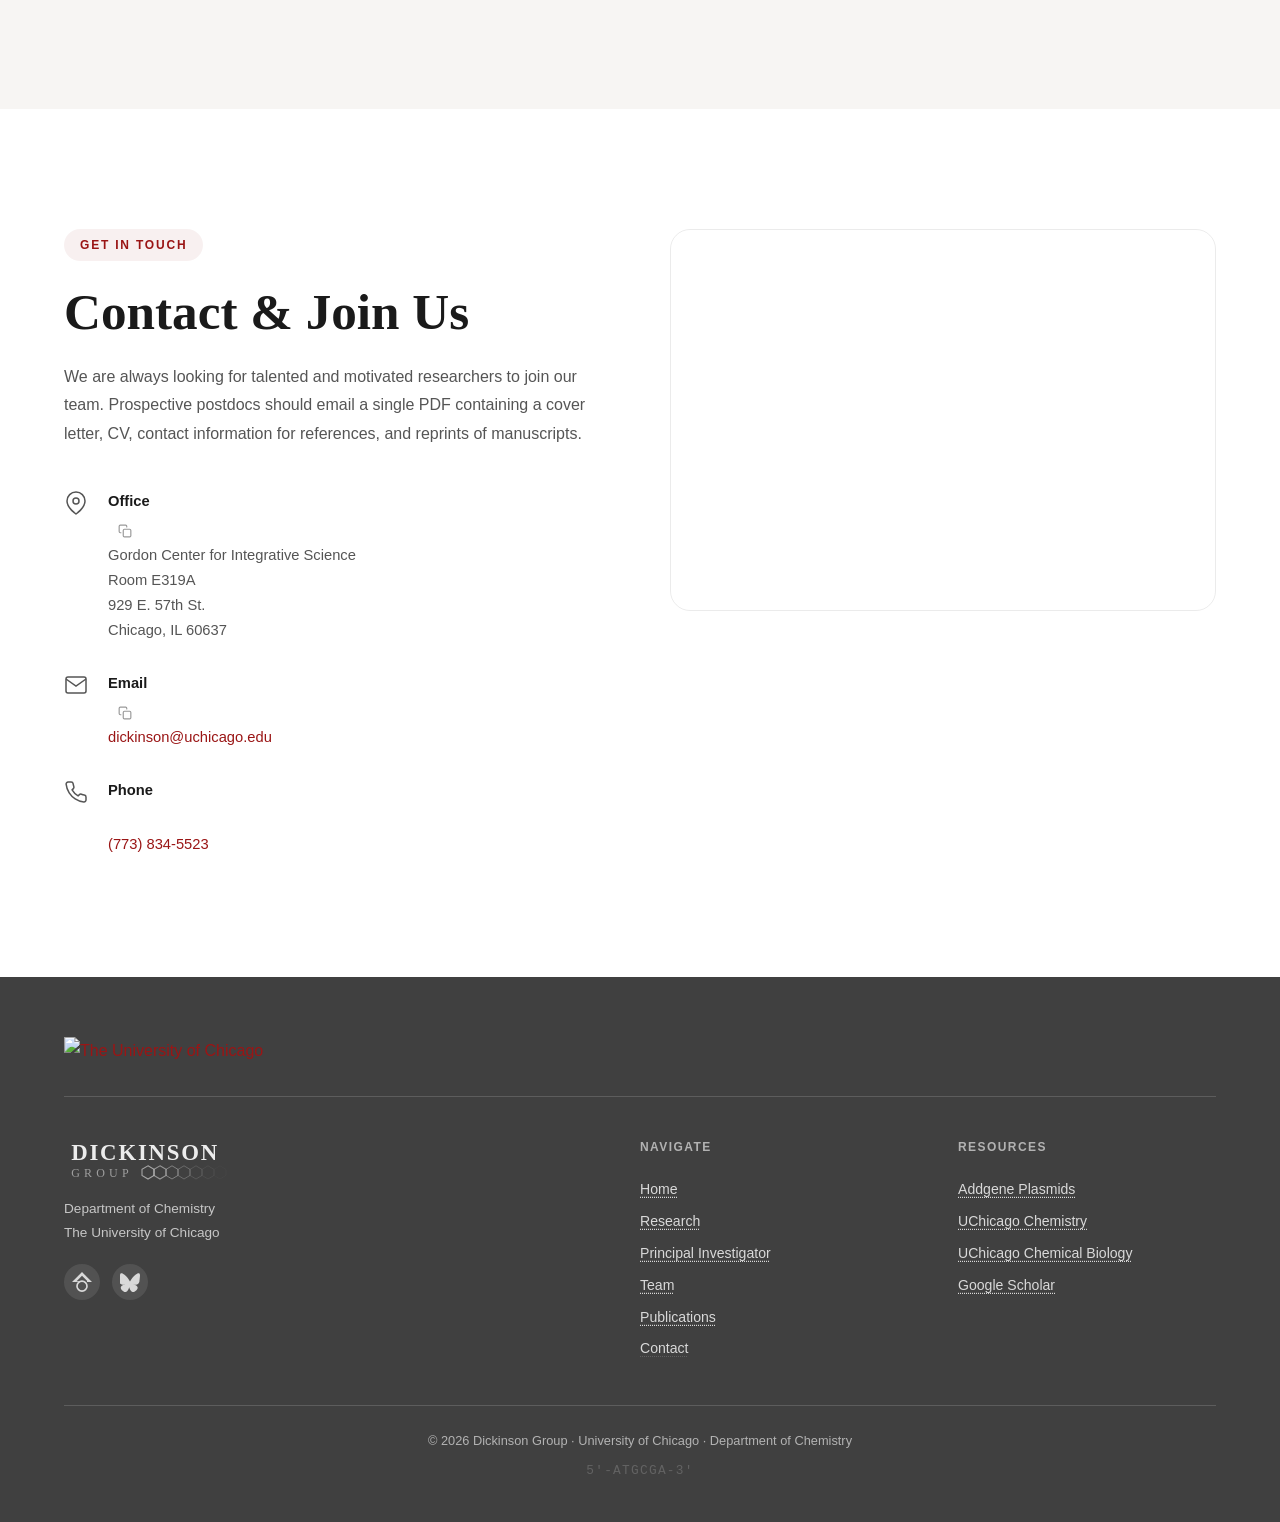
==== commit 4010ab2d: "Replace Peak Climber easter egg with Pipettenstein 3-D A Wolfenstein 3-D style raycaster behind the " ====
--- a/index.html
+++ b/index.html
@@ -2183,59 +2183,70 @@
         </div>
     </footer>
 
-    <!-- Sequence Space Explorer Easter Egg -->
+    <!-- Pipettenstein 3-D Easter Egg -->
     <div id="game-overlay" class="game-overlay" style="display: none;">
         <canvas id="game-canvas"></canvas>
-        <div id="game-hud" class="game-hud">
-            <div class="game-hud-left">
-                <div class="game-score">ROUND <span id="game-score-value">0</span></div>
-                <div class="game-stat game-mutrate">MUT RATE <span id="game-mutrate-value">0%</span></div>
-            </div>
-            <div class="game-hud-right">
-                <div class="game-fitness">FITNESS <span id="game-fitness-value">0</span></div>
-                <div class="game-stat game-selpress">SELECTION <span id="game-selpress-value">0%</span></div>
-            </div>
+        <div id="game-touch" class="game-touch" hidden>
+            <div id="touch-look" class="touch-look"></div>
+            <div id="touch-stick" class="touch-stick"><div id="touch-knob" class="touch-knob"></div></div>
+            <button id="touch-fire" class="touch-btn touch-fire" aria-label="Fire">FIRE</button>
+            <button id="touch-use" class="touch-btn touch-use" aria-label="Use">USE</button>
+            <button id="touch-weapon" class="touch-btn touch-weapon" aria-label="Switch weapon">WPN</button>
+            <button id="touch-pause" class="touch-btn touch-pause" aria-label="Pause">II</button>
         </div>
         <div id="game-start-screen" class="game-screen">
-            <h2 class="game-title">PEAK CLIMBER</h2>
-            <p class="game-subtitle">You are a protein navigating a fitness landscape. During DRIFT, the landscape shifts &mdash; race to the new global maximum! During SELECTION, the water surges &mdash; survive on the highest peak you can find!</p>
+            <p class="game-kicker">THE DICKINSON GROUP PRESENTS</p>
+            <h2 class="game-title game-title-big">PIPETTENSTEIN 3-D</h2>
+            <p class="game-subtitle">A directed evolution experiment has escaped containment. Fight through four floors of evolved phage, mutant <em>E.&nbsp;coli</em> and rogue proteases &mdash; then face the final boss: Reviewer&nbsp;#2.</p>
             <div class="game-controls-info">
-                <span>&larr; &rarr; HOLD to move &nbsp;|&nbsp; &uarr; SPACE to jump</span>
-                <span>Reach peaks for bonus &nbsp;|&nbsp; &#9733; GLOBAL MAX = best survival spot</span>
-                <span>ESC to exit</span>
-            </div>
-            <p id="game-highscore" class="game-over-msg" style="margin-bottom: 8px; color: rgba(255,255,255,0.35); font-size: 0.8rem;"></p>
-            <button id="game-start-btn" class="game-btn">BEGIN EVOLUTION</button>
+                <span>ARROWS move &amp; turn &nbsp;|&nbsp; SPACE fire &nbsp;|&nbsp; SHIFT run</span>
+                <span>E or ENTER use exit switch &amp; secret walls &nbsp;|&nbsp; doors open as you walk in</span>
+                <span>1&ndash;4 switch weapons &nbsp;|&nbsp; TAB map &nbsp;|&nbsp; M mute &nbsp;|&nbsp; ESC pause</span>
+                <span>WASD + MOUSE also work</span>
+            </div>
+            <p id="game-highscore" class="game-hint"></p>
+            <div class="game-btn-row">
+                <button id="game-start-btn" class="game-btn">BEGIN EXPERIMENT</button>
+                <button class="game-btn game-btn-secondary" data-game-exit>EXIT</button>
+            </div>
         </div>
-        <div id="game-over-screen" class="game-screen" style="display: none;">
-            <h2 class="game-title">EXTINCTION EVENT</h2>
-            <p id="game-over-message" class="game-over-msg"></p>
+        <div id="game-pause-screen" class="game-screen" hidden>
+            <h2 class="game-title">PAUSED</h2>
+            <p class="game-subtitle">Incubating at 37&deg;C.</p>
+            <div class="game-btn-row">
+                <button id="game-resume-btn" class="game-btn">RESUME</button>
+                <button id="game-mute-btn" class="game-btn game-btn-secondary">SOUND: ON</button>
+                <button class="game-btn game-btn-secondary" data-game-exit>EXIT</button>
+            </div>
+        </div>
+        <div id="game-level-screen" class="game-screen" hidden>
+            <h2 id="game-level-title" class="game-title">FLOOR COMPLETE</h2>
+            <div class="game-final-stats game-final-stats-wide">
+                <div class="game-final-stat"><span class="game-final-label">KILLS</span><span id="game-stat-kills" class="game-final-number">0%</span></div>
+                <div class="game-final-stat"><span class="game-final-label">SECRETS</span><span id="game-stat-secrets" class="game-final-number">0%</span></div>
+                <div class="game-final-stat"><span class="game-final-label">TREASURE</span><span id="game-stat-treasure" class="game-final-number">0%</span></div>
+                <div class="game-final-stat"><span class="game-final-label">TIME</span><span id="game-stat-time" class="game-final-number game-final-small">0:00</span></div>
+                <div class="game-final-stat"><span class="game-final-label">BONUS</span><span id="game-stat-bonus" class="game-final-number game-final-small">0</span></div>
+            </div>
+            <button id="game-next-btn" class="game-btn">NEXT FLOOR</button>
+        </div>
+        <div id="game-over-screen" class="game-screen" hidden>
+            <h2 id="game-over-title" class="game-title game-title-bad">EXPERIMENT FAILED</h2>
+            <p id="game-over-message" class="game-subtitle"></p>
             <div class="game-final-stats">
-                <div class="game-final-stat">
-                    <span class="game-final-label">ROUNDS</span>
-                    <span id="game-final-gen" class="game-final-number">0</span>
-                </div>
-                <div class="game-final-stat">
-                    <span class="game-final-label">FITNESS</span>
-                    <span id="game-final-fitness" class="game-final-number">0</span>
-                </div>
-                <div class="game-final-stat">
-                    <span class="game-final-label">MUT RATE</span>
-                    <span id="game-final-mutrate" class="game-final-number game-final-small">0%</span>
-                </div>
-                <div class="game-final-stat">
-                    <span class="game-final-label">SELECTION</span>
-                    <span id="game-final-selpress" class="game-final-number game-final-small">0%</span>
-                </div>
-            </div>
-            <p id="game-over-highscore" style="font-family: 'Courier New', monospace; font-size: 0.8rem; letter-spacing: 0.15em; margin-bottom: 24px;"></p>
-            <button id="game-restart-btn" class="game-btn">EVOLVE AGAIN</button>
-            <button id="game-exit-btn" class="game-btn game-btn-secondary">EXIT</button>
+                <div class="game-final-stat"><span class="game-final-label">SCORE</span><span id="game-final-score" class="game-final-number">0</span></div>
+                <div class="game-final-stat"><span class="game-final-label">FLOOR</span><span id="game-final-floor" class="game-final-number">1</span></div>
+            </div>
+            <p id="game-over-highscore" class="game-hint"></p>
+            <div class="game-btn-row">
+                <button id="game-restart-btn" class="game-btn">TRY AGAIN</button>
+                <button class="game-btn game-btn-secondary" data-game-exit>EXIT</button>
+            </div>
         </div>
     </div>
     <div id="access-granted-overlay" class="access-granted-overlay" style="display: none;">
         <div class="access-granted-text">ACCESS GRANTED</div>
-        <div class="access-granted-sub">INITIATING DIRECTED EVOLUTION...</div>
+        <div class="access-granted-sub">LOADING PIPETTENSTEIN 3-D...</div>
     </div>
 
     <!-- Back to top button -->
--- a/styles.css
+++ b/styles.css
@@ -2084,46 +2084,9 @@
     width: 100%;
     height: 100%;
     display: block;
-}
-
-/* Game HUD */
-.game-hud {
-    position: absolute;
-    top: max(20px, env(safe-area-inset-top, 20px));
-    left: 20px;
-    right: 20px;
-    display: flex;
-    justify-content: space-between;
-    pointer-events: none;
-    z-index: 1;
-}
-.game-hud-left, .game-hud-right {
-    display: flex;
-    flex-direction: column;
-    gap: 4px;
-}
-.game-hud-right {
-    align-items: flex-end;
-}
-.game-score, .game-fitness {
-    font-family: 'Courier New', monospace;
-    font-size: 1.1rem;
-    font-weight: 700;
-    color: #fff;
-    letter-spacing: 0.15em;
-    text-shadow: 0 2px 8px rgba(0,0,0,0.5);
-}
-.game-stat {
-    font-family: 'Courier New', monospace;
-    font-size: 0.75rem;
-    font-weight: 600;
-    color: rgba(255,255,255,0.5);
-    letter-spacing: 0.12em;
-    text-shadow: 0 2px 6px rgba(0,0,0,0.4);
-}
-.game-stat span {
-    font-weight: 700;
-    transition: color 0.3s ease;
+    image-rendering: pixelated;
+    cursor: crosshair;
+    touch-action: none;
 }
 
 /* Game screens (start / game-over) */
@@ -2223,3 +2186,139 @@
     color: #5a9fa6;
     text-shadow: 0 0 15px rgba(90, 159, 166, 0.4);
 }
+
+/* Pipettenstein 3-D additions */
+.game-screen[hidden],
+.game-touch[hidden] {
+    display: none;
+}
+.game-screen {
+    padding: 24px;
+    overflow-y: auto;
+}
+.game-kicker {
+    font-family: 'Courier New', monospace;
+    font-size: 0.7rem;
+    letter-spacing: 0.3em;
+    color: #a07d1e;
+    margin-bottom: 10px;
+    text-align: center;
+}
+.game-title-big {
+    font-size: clamp(1.8rem, 7vw, 4rem);
+    color: #fff;
+    text-shadow: 0 4px 0 #800000, 0 0 40px rgba(128, 0, 0, 0.6);
+}
+.game-title-bad {
+    color: #e0453a;
+    text-shadow: 0 0 30px rgba(224, 69, 58, 0.4);
+}
+.game-subtitle {
+    max-width: 620px;
+    line-height: 1.6;
+}
+.game-hint {
+    font-family: 'Courier New', monospace;
+    font-size: 0.8rem;
+    letter-spacing: 0.15em;
+    color: rgba(255, 255, 255, 0.4);
+    margin-bottom: 16px;
+    text-align: center;
+    min-height: 1em;
+}
+.game-btn-row {
+    display: flex;
+    flex-wrap: wrap;
+    justify-content: center;
+}
+.game-final-stats-wide {
+    grid-template-columns: repeat(3, auto);
+}
+@media (max-width: 520px) {
+    .game-final-stats-wide { grid-template-columns: repeat(2, auto); }
+    .game-controls-info { font-size: 0.65rem; }
+}
+
+/* Touch controls */
+.game-touch {
+    position: absolute;
+    inset: 0;
+    z-index: 1;
+    pointer-events: none;
+    user-select: none;
+    -webkit-user-select: none;
+}
+.touch-look {
+    position: absolute;
+    top: 0;
+    right: 0;
+    width: 60%;
+    height: 100%;
+    pointer-events: auto;
+    touch-action: none;
+}
+.touch-stick {
+    position: absolute;
+    left: max(20px, env(safe-area-inset-left, 20px));
+    bottom: max(20px, env(safe-area-inset-bottom, 20px));
+    width: 130px;
+    height: 130px;
+    border-radius: 50%;
+    border: 2px solid rgba(255, 255, 255, 0.25);
+    background: rgba(255, 255, 255, 0.06);
+    pointer-events: auto;
+    touch-action: none;
+}
+.touch-knob {
+    position: absolute;
+    left: 50%;
+    top: 50%;
+    width: 56px;
+    height: 56px;
+    border-radius: 50%;
+    background: rgba(255, 255, 255, 0.3);
+    transform: translate(-50%, -50%);
+}
+.touch-btn {
+    position: absolute;
+    pointer-events: auto;
+    touch-action: none;
+    font-family: 'Courier New', monospace;
+    font-weight: 700;
+    letter-spacing: 0.1em;
+    color: #fff;
+    border-radius: 50%;
+    border: 2px solid rgba(255, 255, 255, 0.3);
+    background: rgba(128, 0, 0, 0.55);
+}
+.touch-fire {
+    right: max(24px, env(safe-area-inset-right, 24px));
+    bottom: 90px;
+    width: 88px;
+    height: 88px;
+    font-size: 0.9rem;
+}
+.touch-use {
+    right: 124px;
+    bottom: 24px;
+    width: 64px;
+    height: 64px;
+    font-size: 0.7rem;
+    background: rgba(90, 159, 166, 0.5);
+}
+.touch-weapon {
+    right: 24px;
+    bottom: 20px;
+    width: 56px;
+    height: 56px;
+    font-size: 0.65rem;
+    background: rgba(160, 125, 30, 0.5);
+}
+.touch-pause {
+    top: max(16px, env(safe-area-inset-top, 16px));
+    right: 16px;
+    width: 44px;
+    height: 44px;
+    font-size: 0.8rem;
+    background: rgba(0, 0, 0, 0.45);
+}
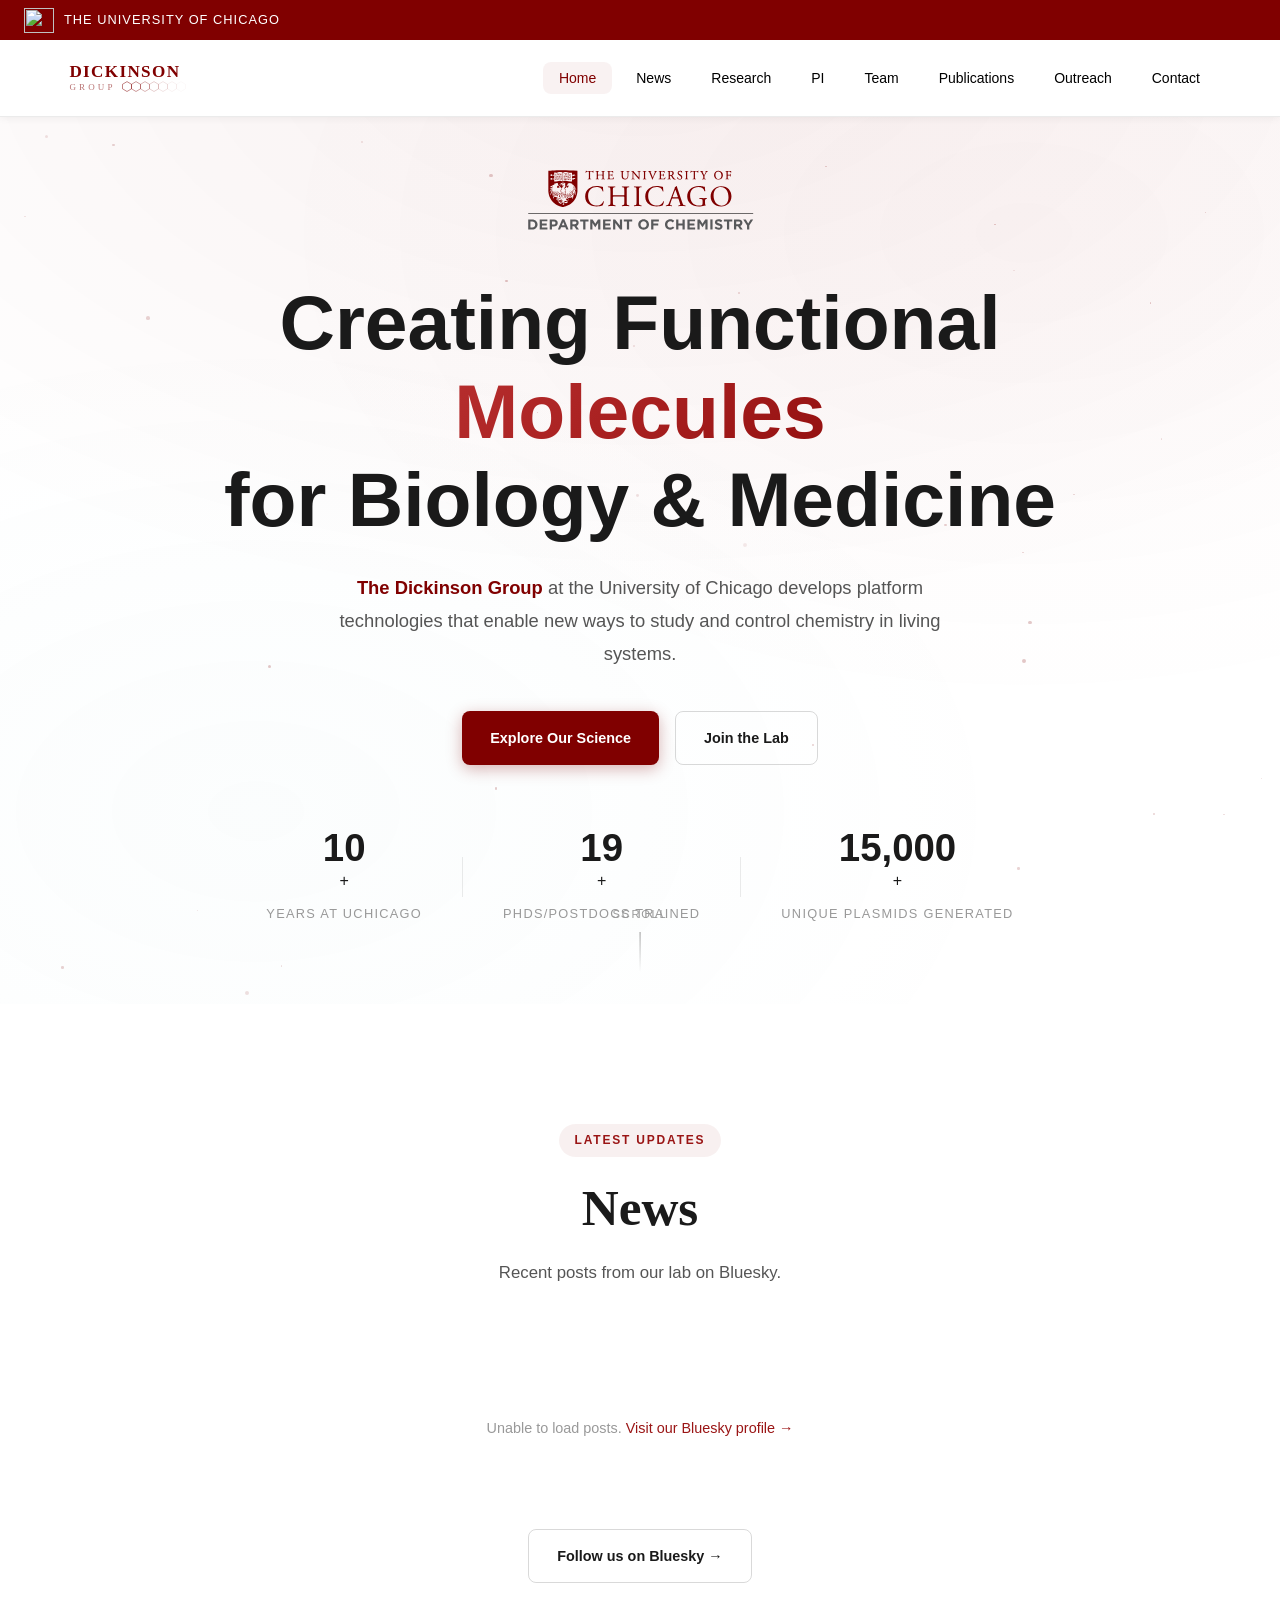
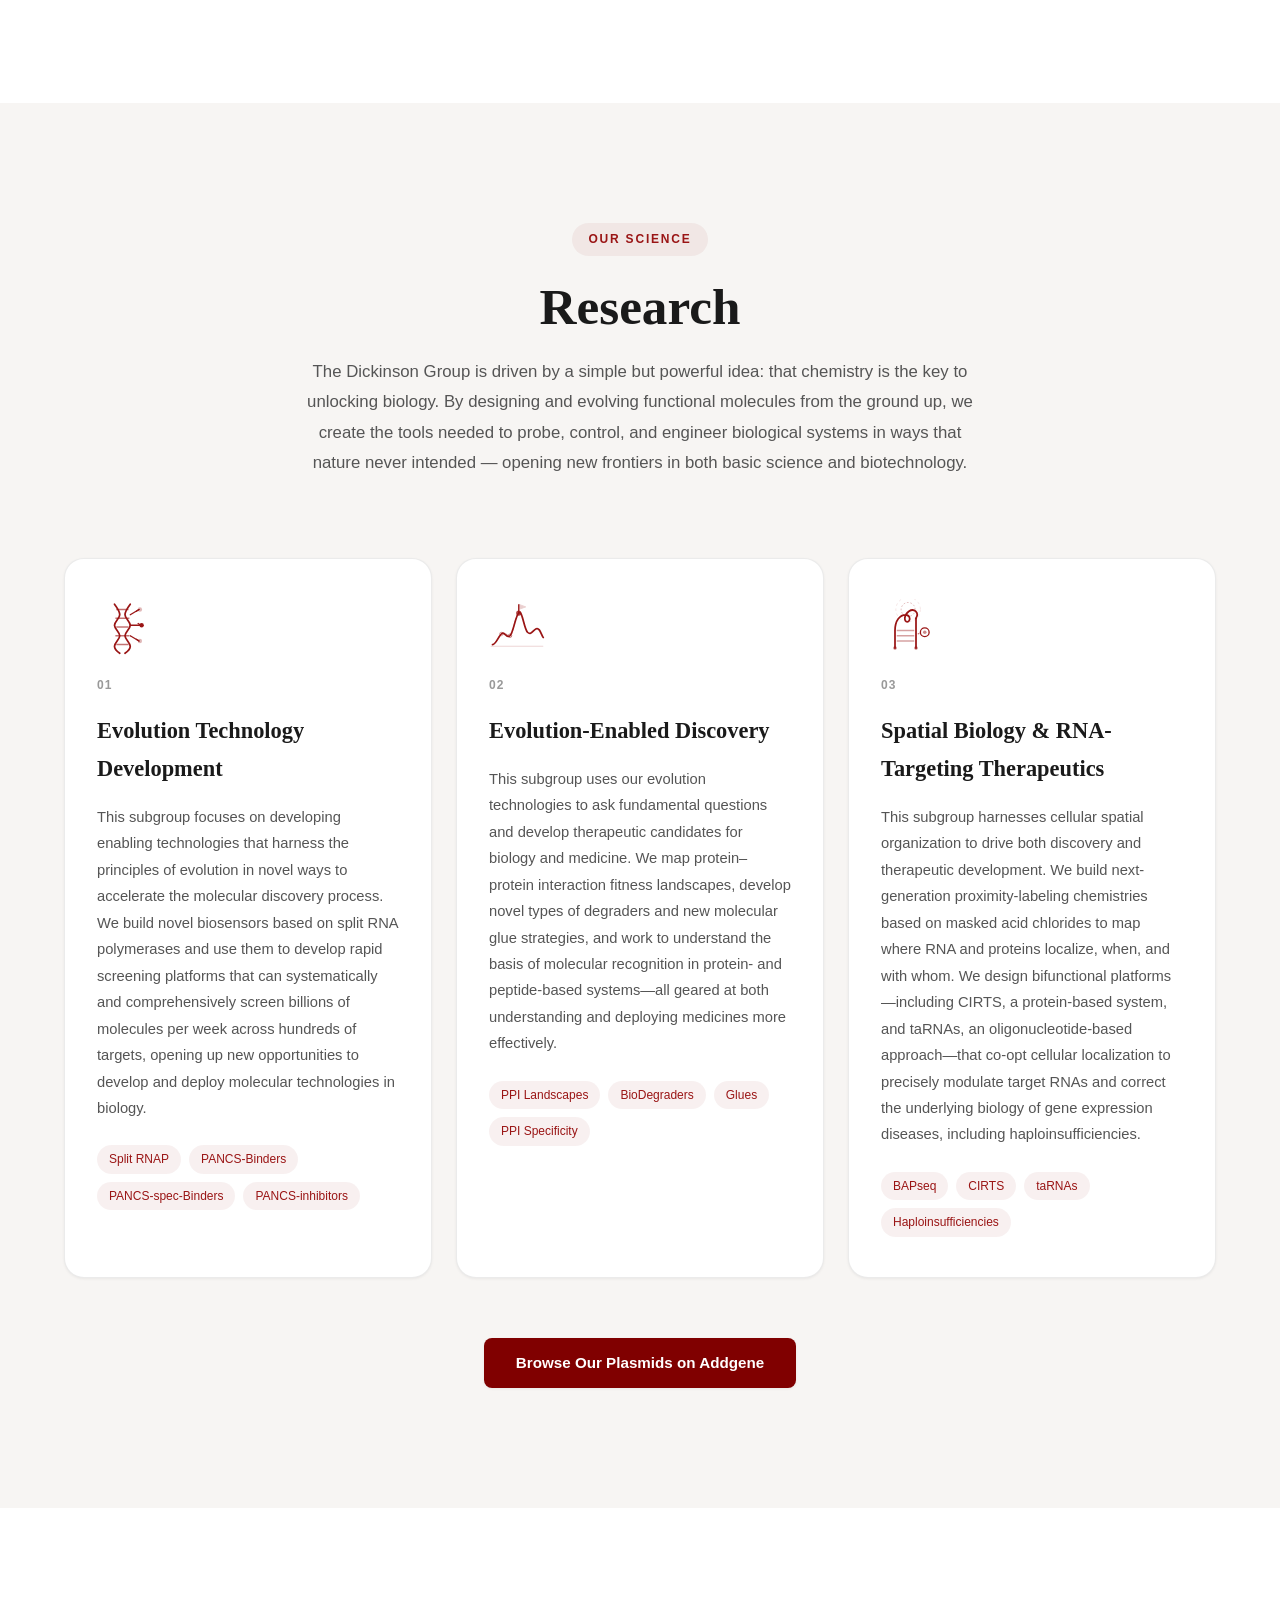
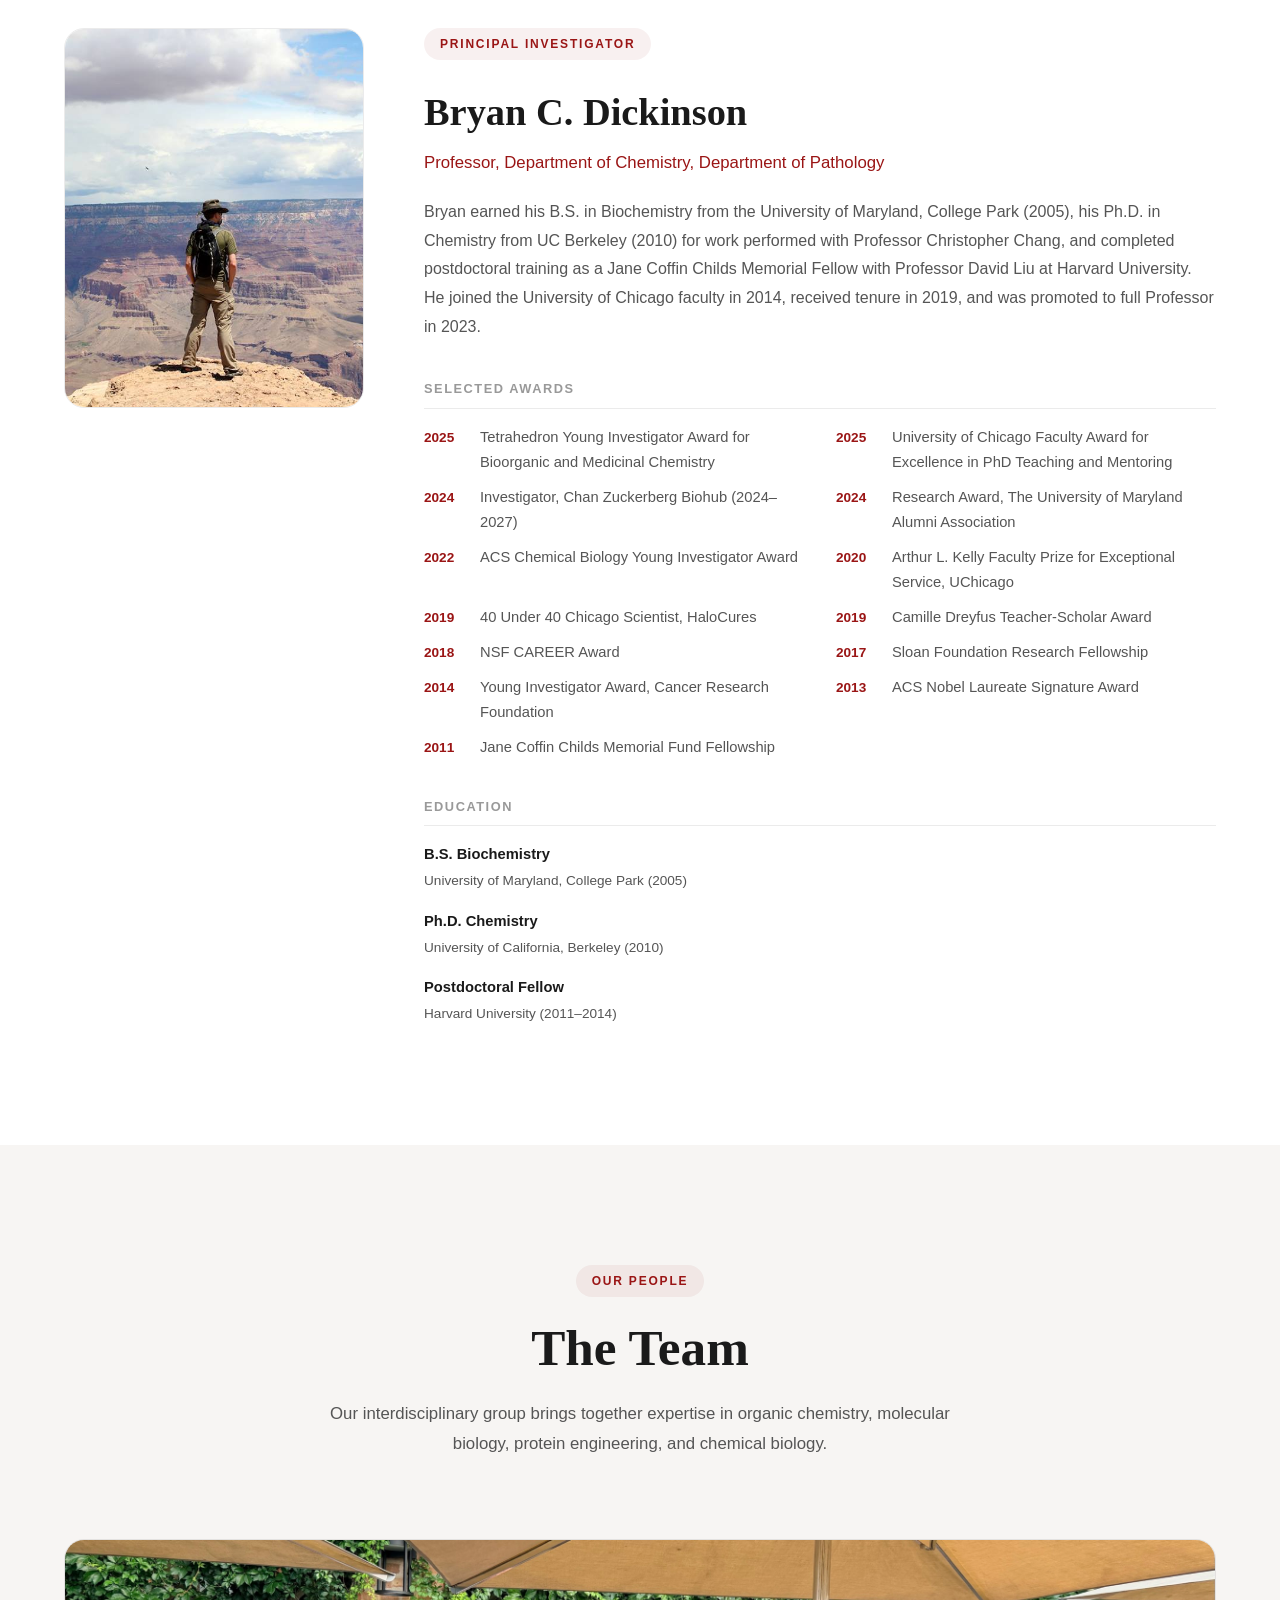
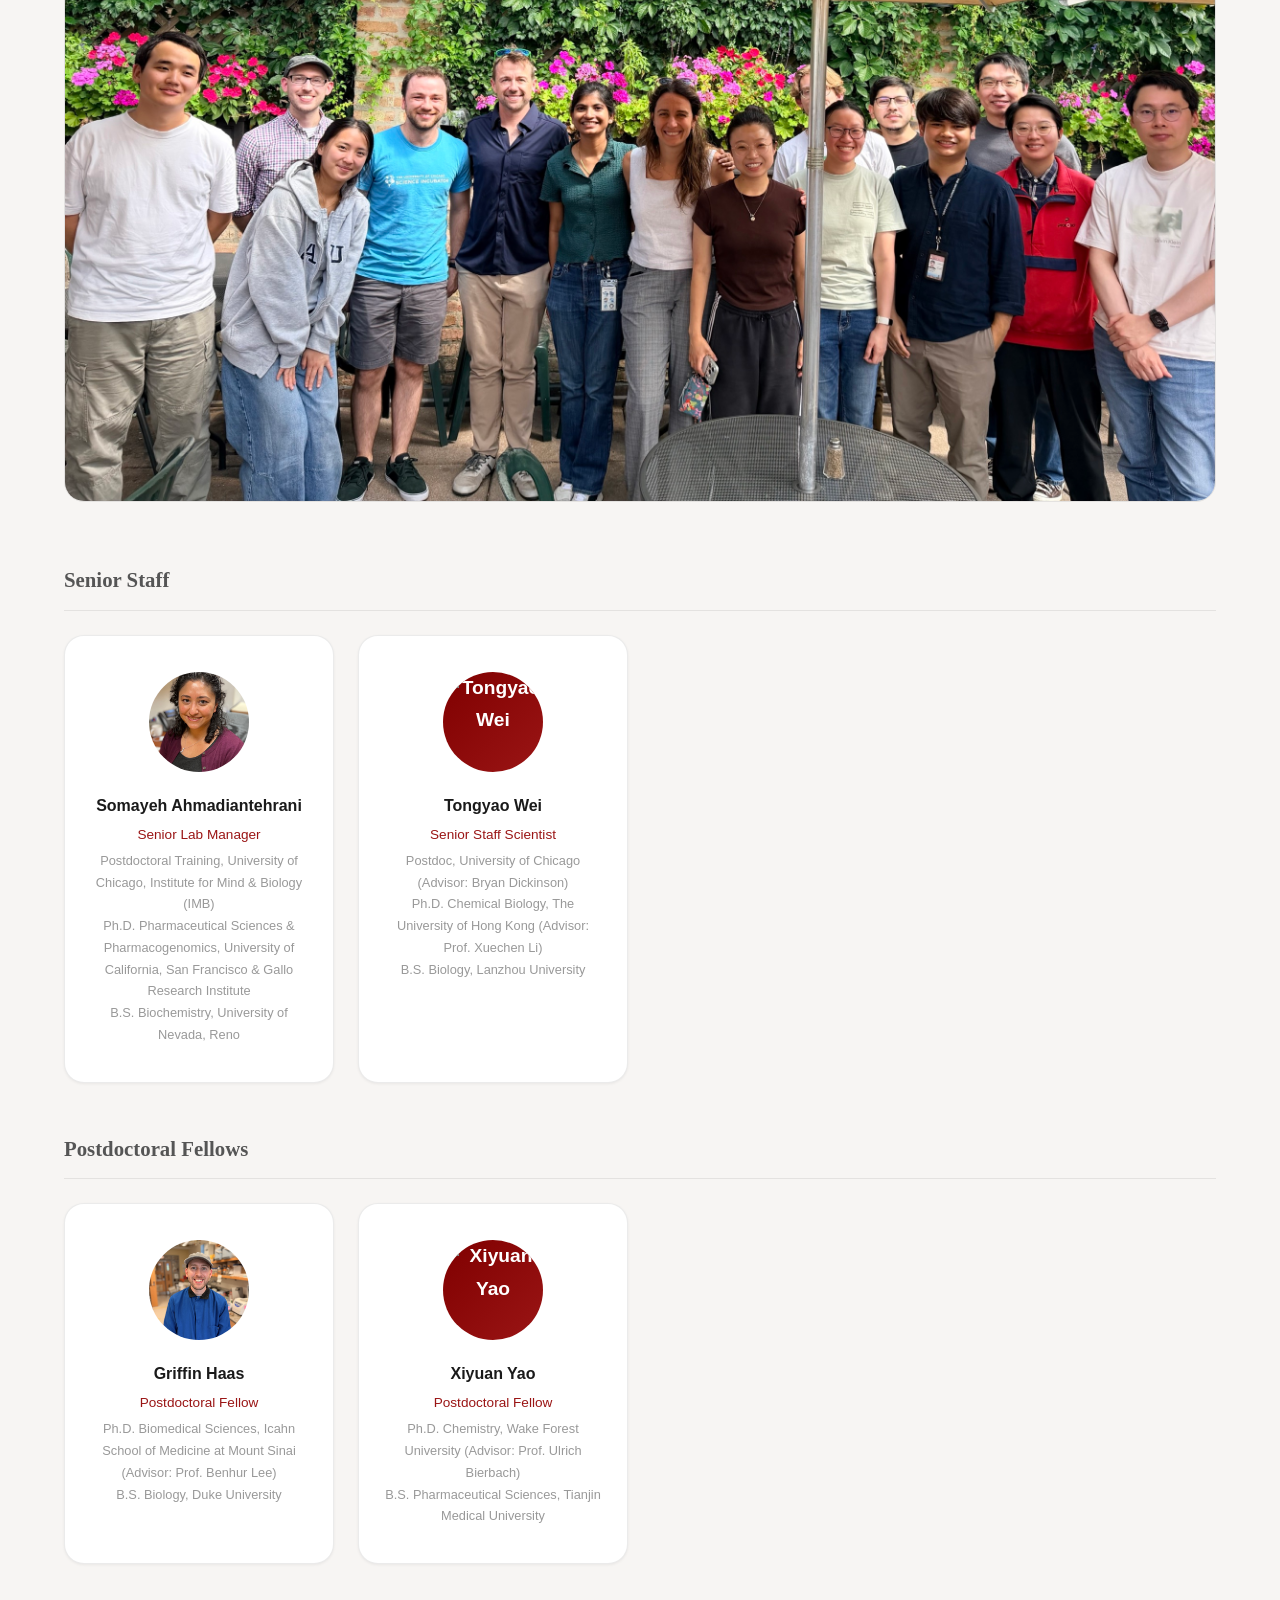
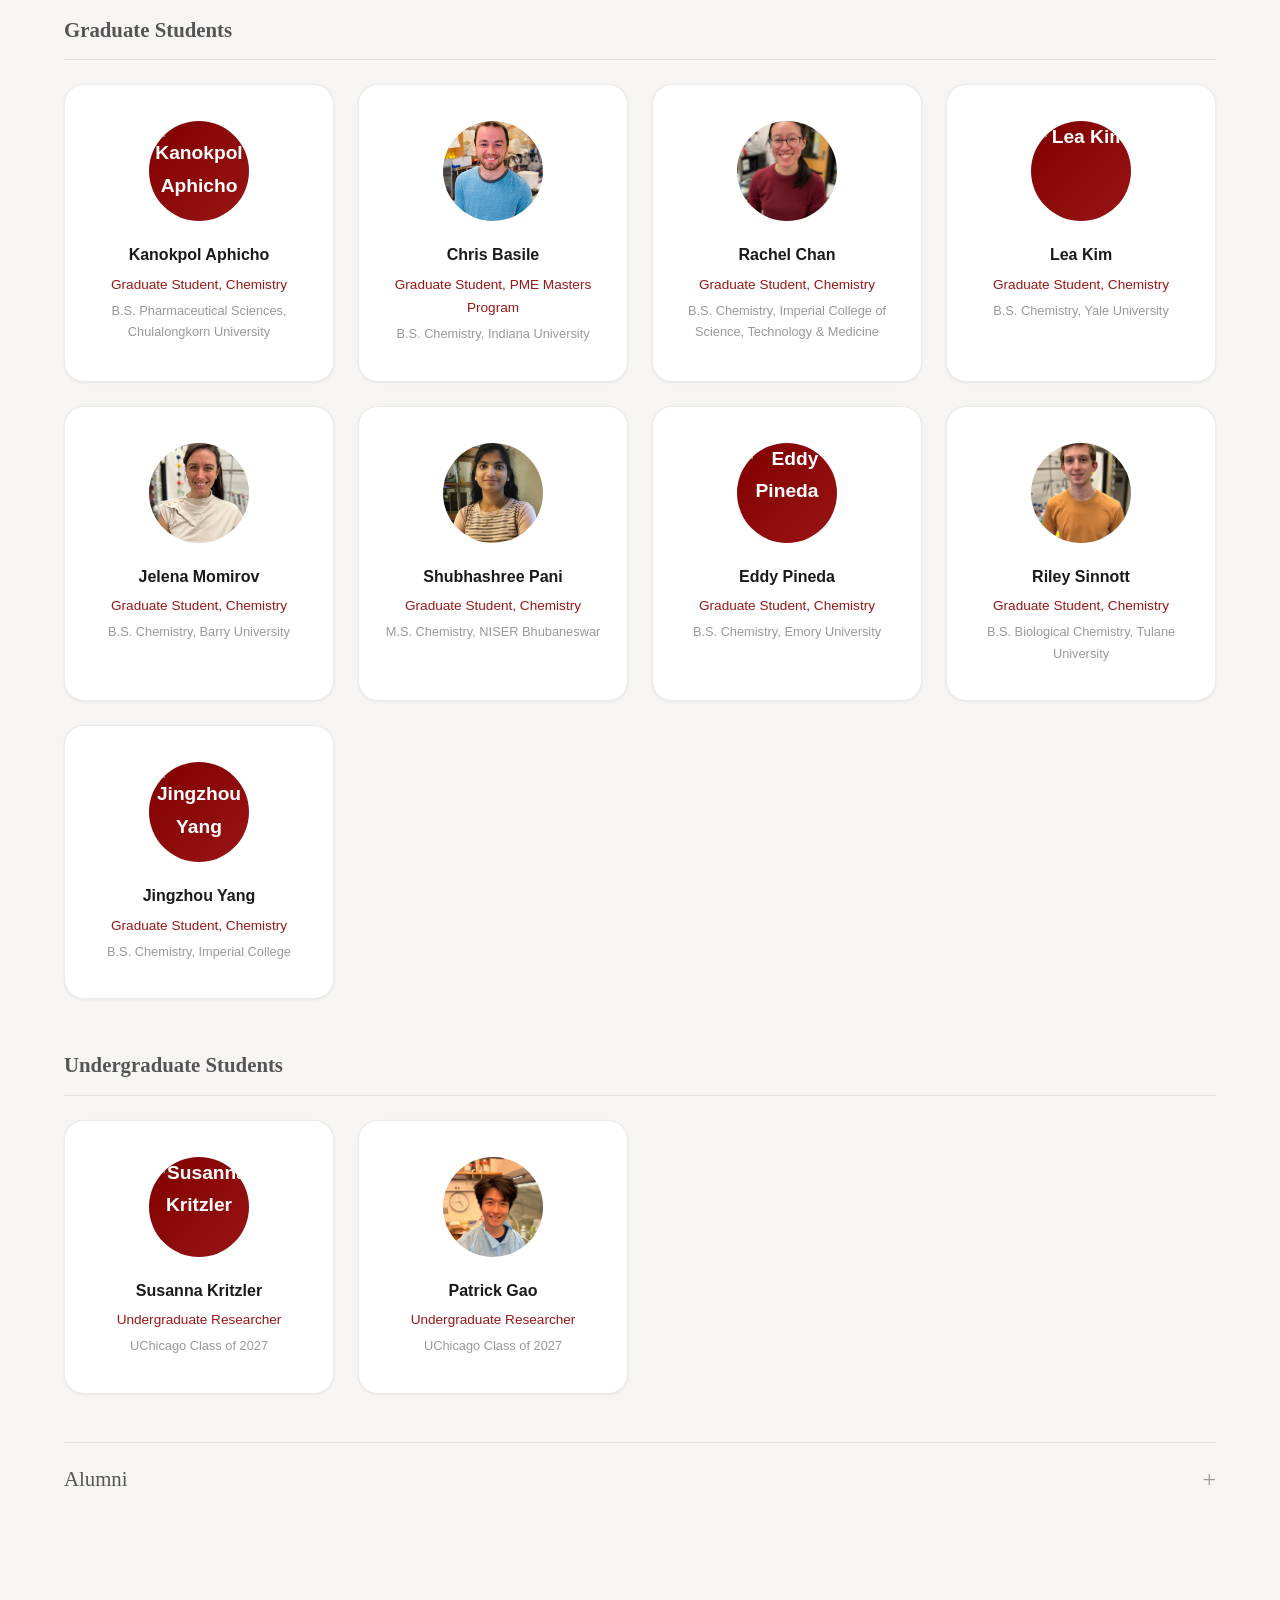
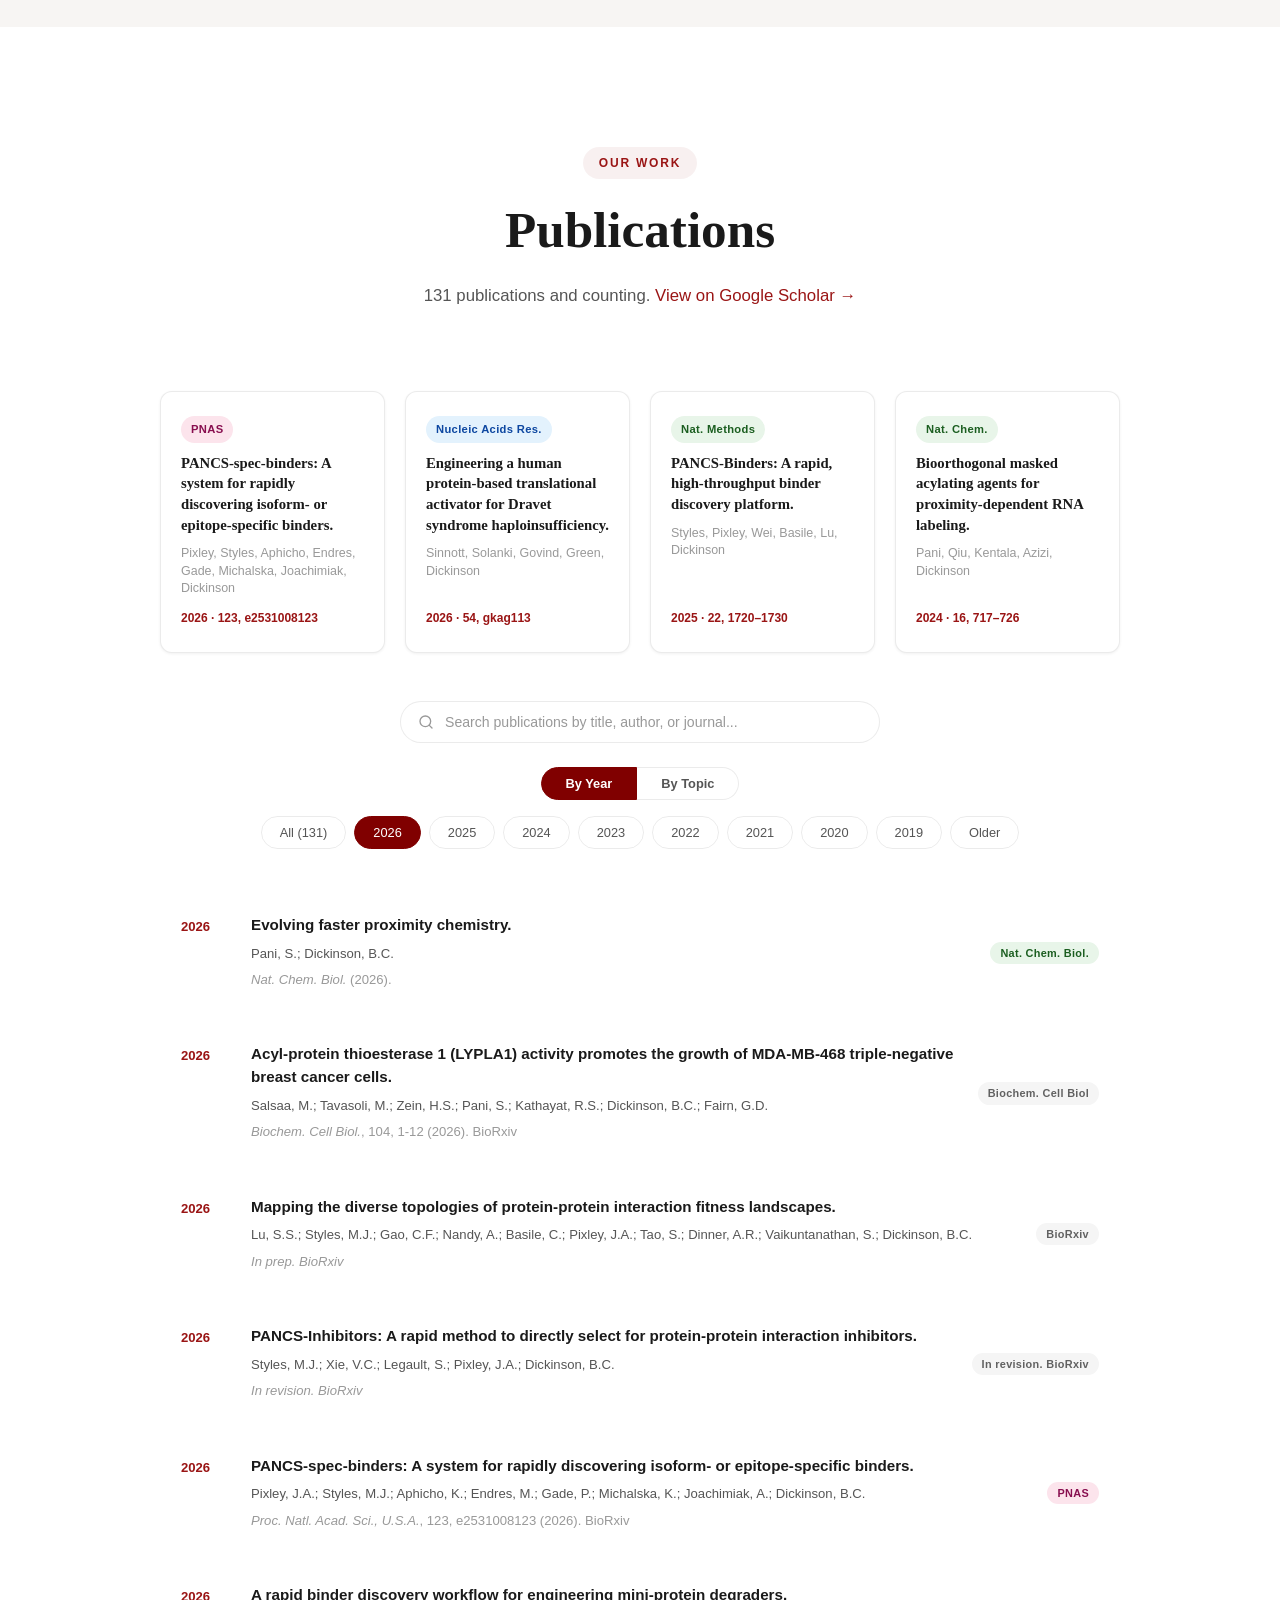
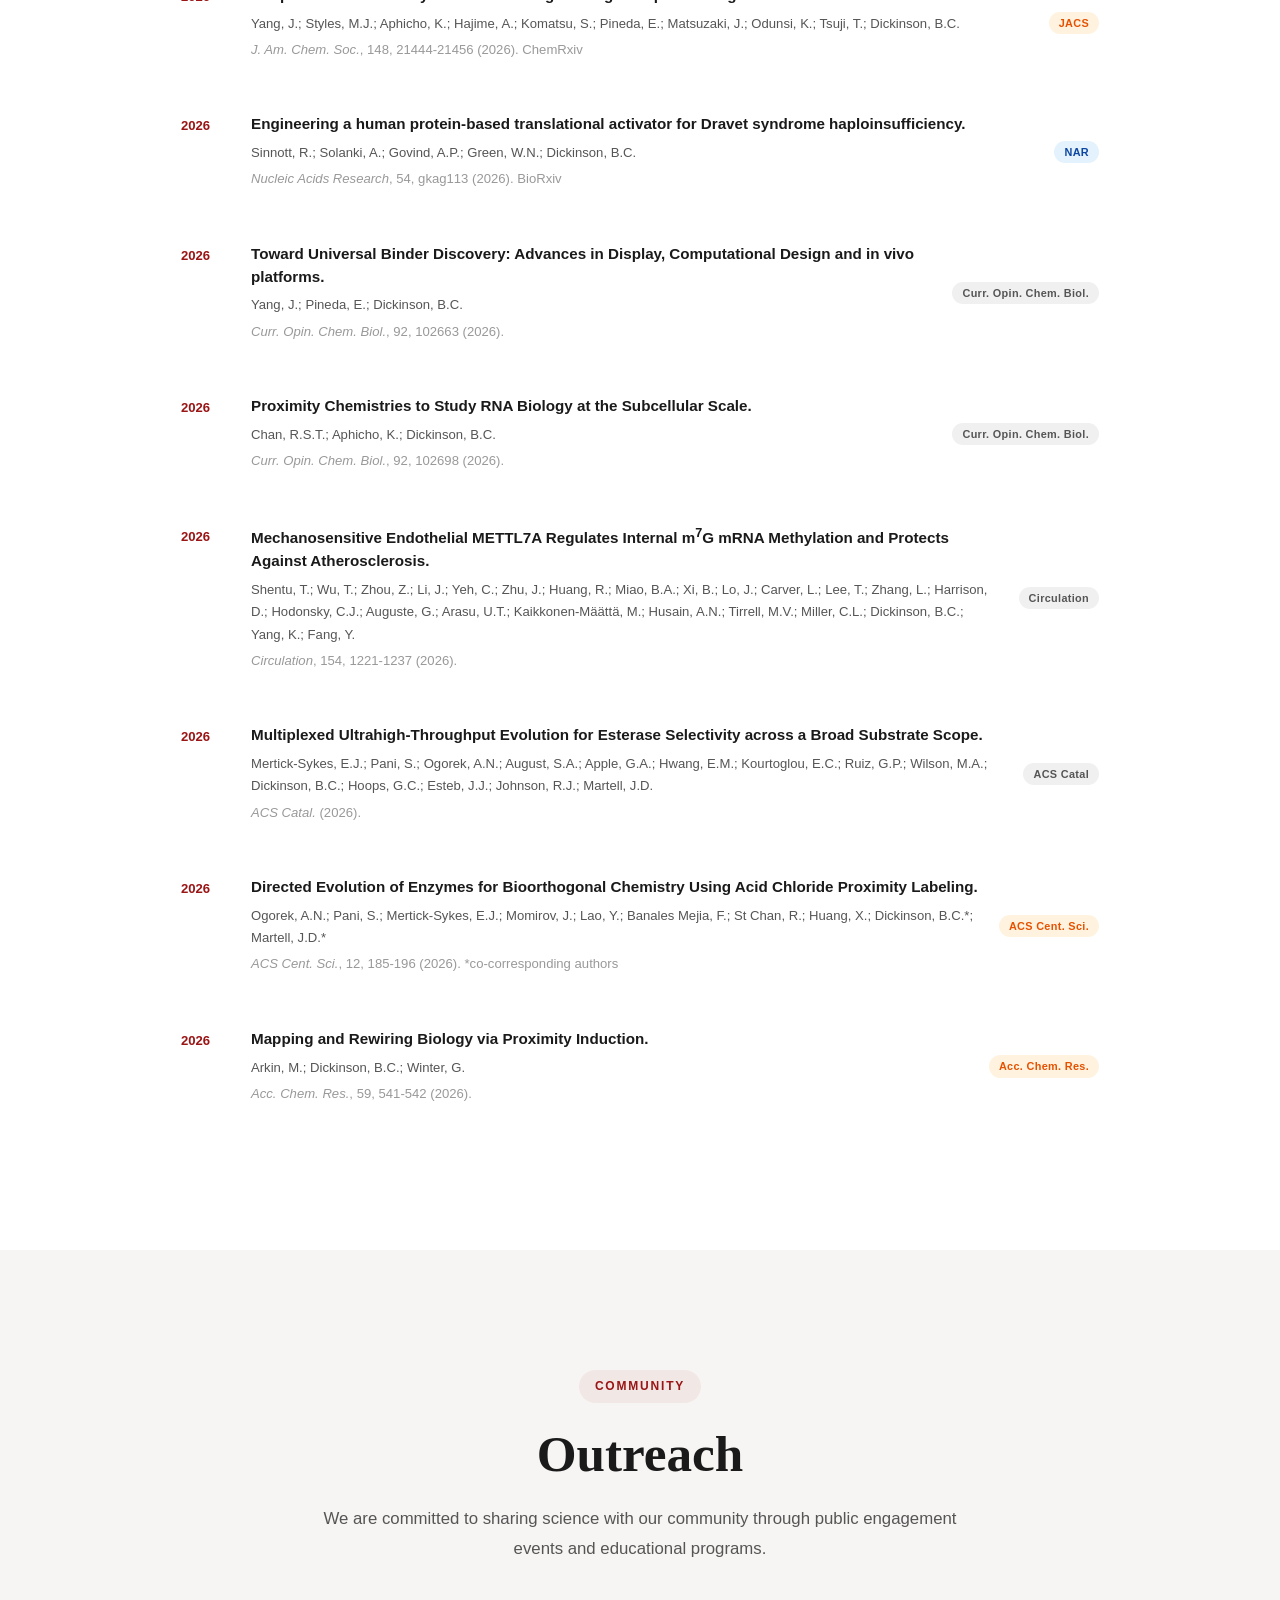
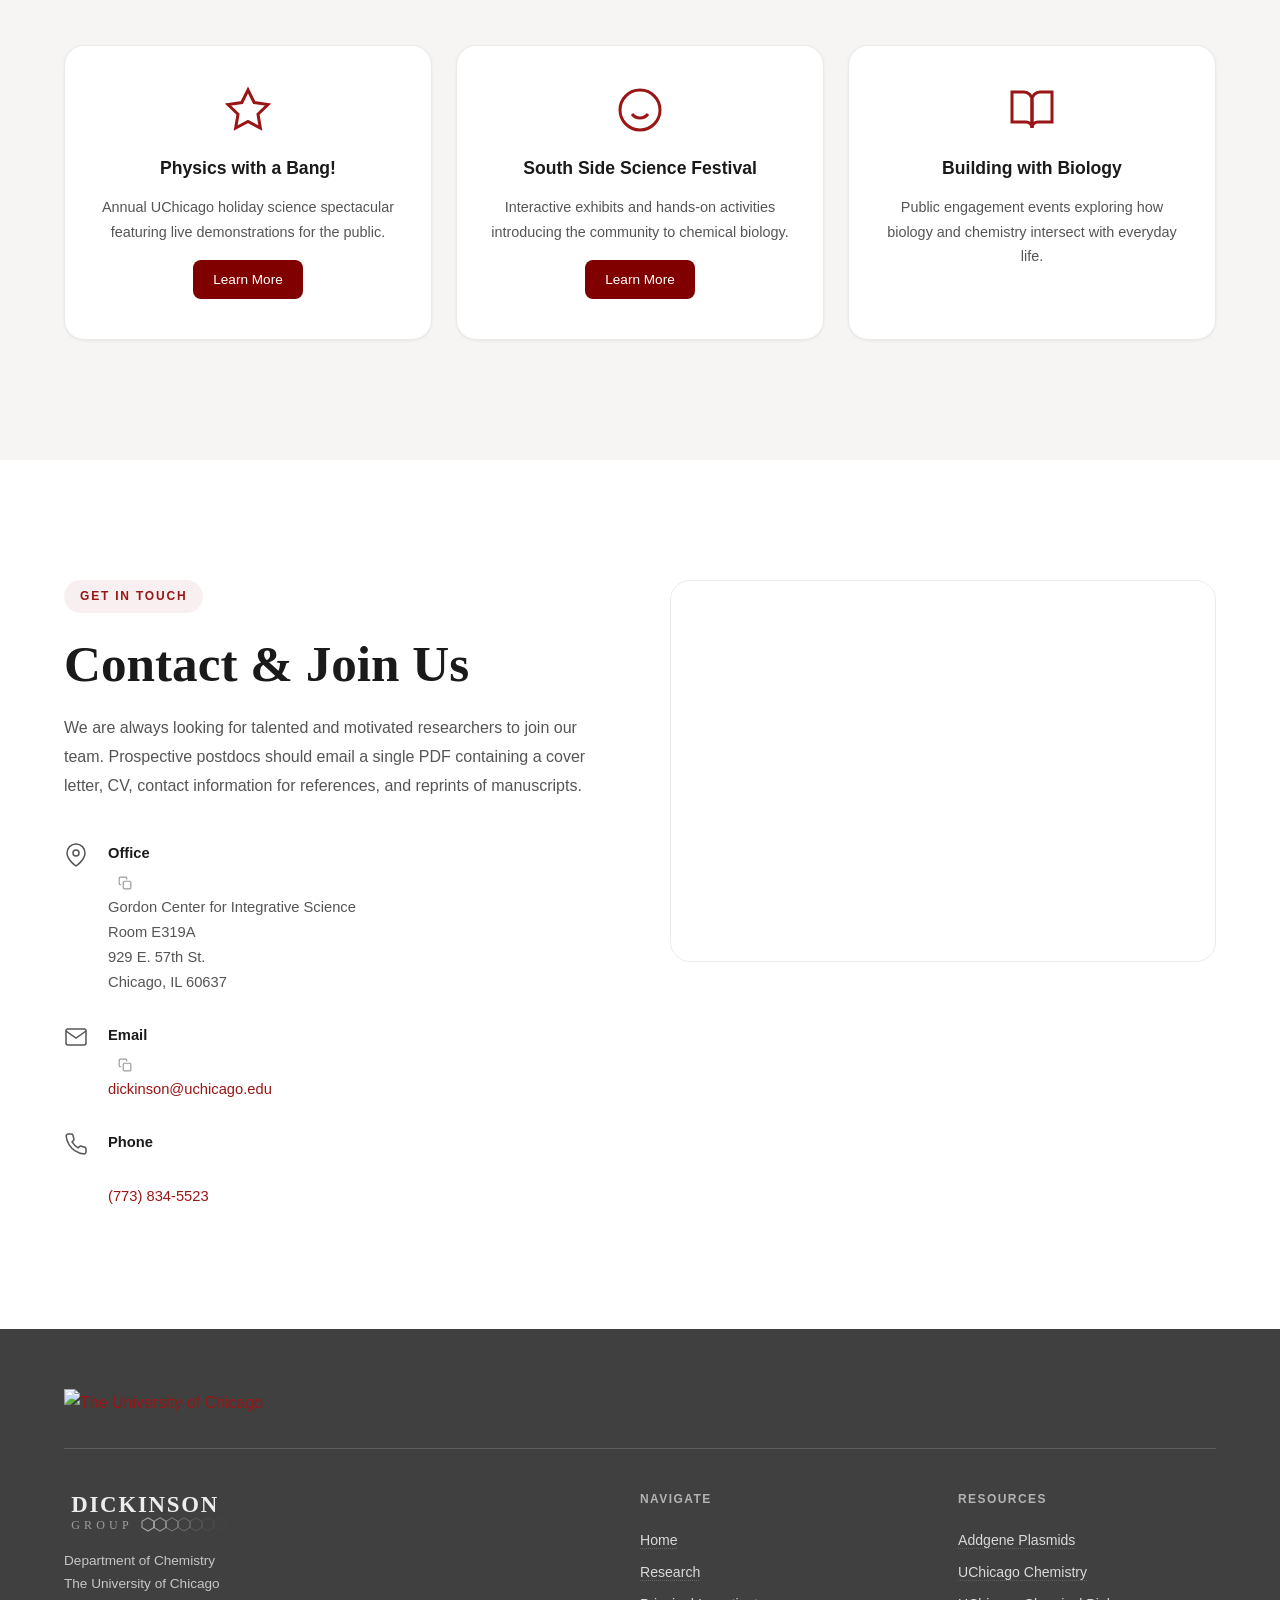
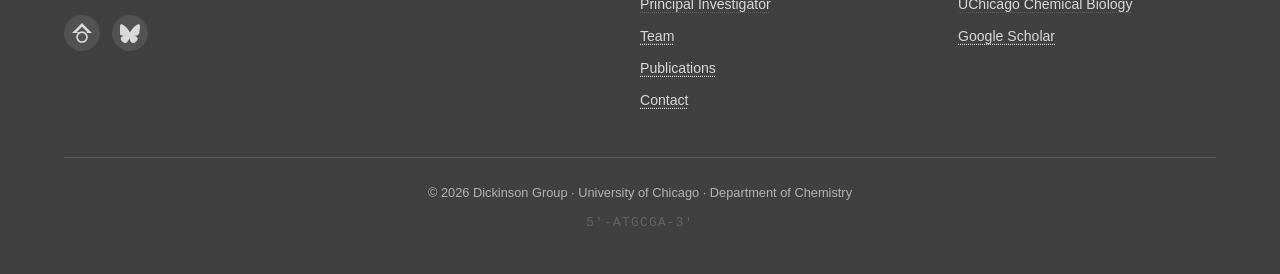
==== commit 5b93d7f5: "Add METTL7A Circulation paper" ====
--- a/index.html
+++ b/index.html
@@ -592,7 +592,7 @@
                 <span class="section-tag">Our Work</span>
                 <h2 class="section-title">Publications</h2>
                 <p class="section-subtitle">
-                    <span id="pub-count">128</span> publications and counting.
+                    <span id="pub-count">131</span> publications and counting.
                     <a href="https://scholar.google.com/citations?user=fN4OjwUAAAAJ&hl=en" target="_blank" rel="noopener">
                         View on Google Scholar &rarr;
                     </a>
@@ -640,7 +640,7 @@
 
             <!-- Year filter buttons (shown by default) -->
             <div class="pub-filter-bar" id="year-filters">
-                <button class="pub-filter-btn" data-filter="all">All (<span id="pub-count-all">128</span>)</button>
+                <button class="pub-filter-btn" data-filter="all">All (<span id="pub-count-all">131</span>)</button>
                 <button class="pub-filter-btn active" data-filter="2026">2026</button>
                 <button class="pub-filter-btn" data-filter="2025">2025</button>
                 <button class="pub-filter-btn" data-filter="2024">2024</button>
@@ -761,6 +761,28 @@
         <h4 class="pub-title">Proximity Chemistries to Study RNA Biology at the Subcellular Scale.</h4>
         <p class="pub-authors">Chan, R.S.T.; Aphicho, K.; Dickinson, B.C.</p>
         <p class="pub-journal"><em>Curr. Opin. Chem. Biol.</em>, 92, 102698 (2026).</p>
+    </div>
+    </a>
+</article>
+
+<article class="pub-item" data-topics="collab-older">
+    <div class="pub-year">2026</div>
+    <a class="pub-link" href="https://www.ahajournals.org/doi/10.1161/CIRCULATIONAHA.125.075682" target="_blank" rel="noopener">
+    <div class="pub-content">
+        <h4 class="pub-title">Mechanosensitive Endothelial METTL7A Regulates Internal m<sup>7</sup>G mRNA Methylation and Protects Against Atherosclerosis.</h4>
+        <p class="pub-authors">Shentu, T.; Wu, T.; Zhou, Z.; Li, J.; Yeh, C.; Zhu, J.; Huang, R.; Miao, B.A.; Xi, B.; Lo, J.; Carver, L.; Lee, T.; Zhang, L.; Harrison, D.; Hodonsky, C.J.; Auguste, G.; Arasu, U.T.; Kaikkonen-Määttä, M.; Husain, A.N.; Tirrell, M.V.; Miller, C.L.; Dickinson, B.C.; Yang, K.; Fang, Y.</p>
+        <p class="pub-journal"><em>Circulation</em>, 154, 1221-1237 (2026).</p>
+    </div>
+    </a>
+</article>
+
+<article class="pub-item" data-topics="proximity-biology">
+    <div class="pub-year">2026</div>
+    <a class="pub-link" href="https://pubs.acs.org/doi/10.1021/acscatal.6c04944" target="_blank" rel="noopener">
+    <div class="pub-content">
+        <h4 class="pub-title">Multiplexed Ultrahigh-Throughput Evolution for Esterase Selectivity across a Broad Substrate Scope.</h4>
+        <p class="pub-authors">Mertick-Sykes, E.J.; Pani, S.; Ogorek, A.N.; August, S.A.; Apple, G.A.; Hwang, E.M.; Kourtoglou, E.C.; Ruiz, G.P.; Wilson, M.A.; Dickinson, B.C.; Hoops, G.C.; Esteb, J.J.; Johnson, R.J.; Martell, J.D.</p>
+        <p class="pub-journal"><em>ACS Catal.</em> (2026).</p>
     </div>
     </a>
 </article>
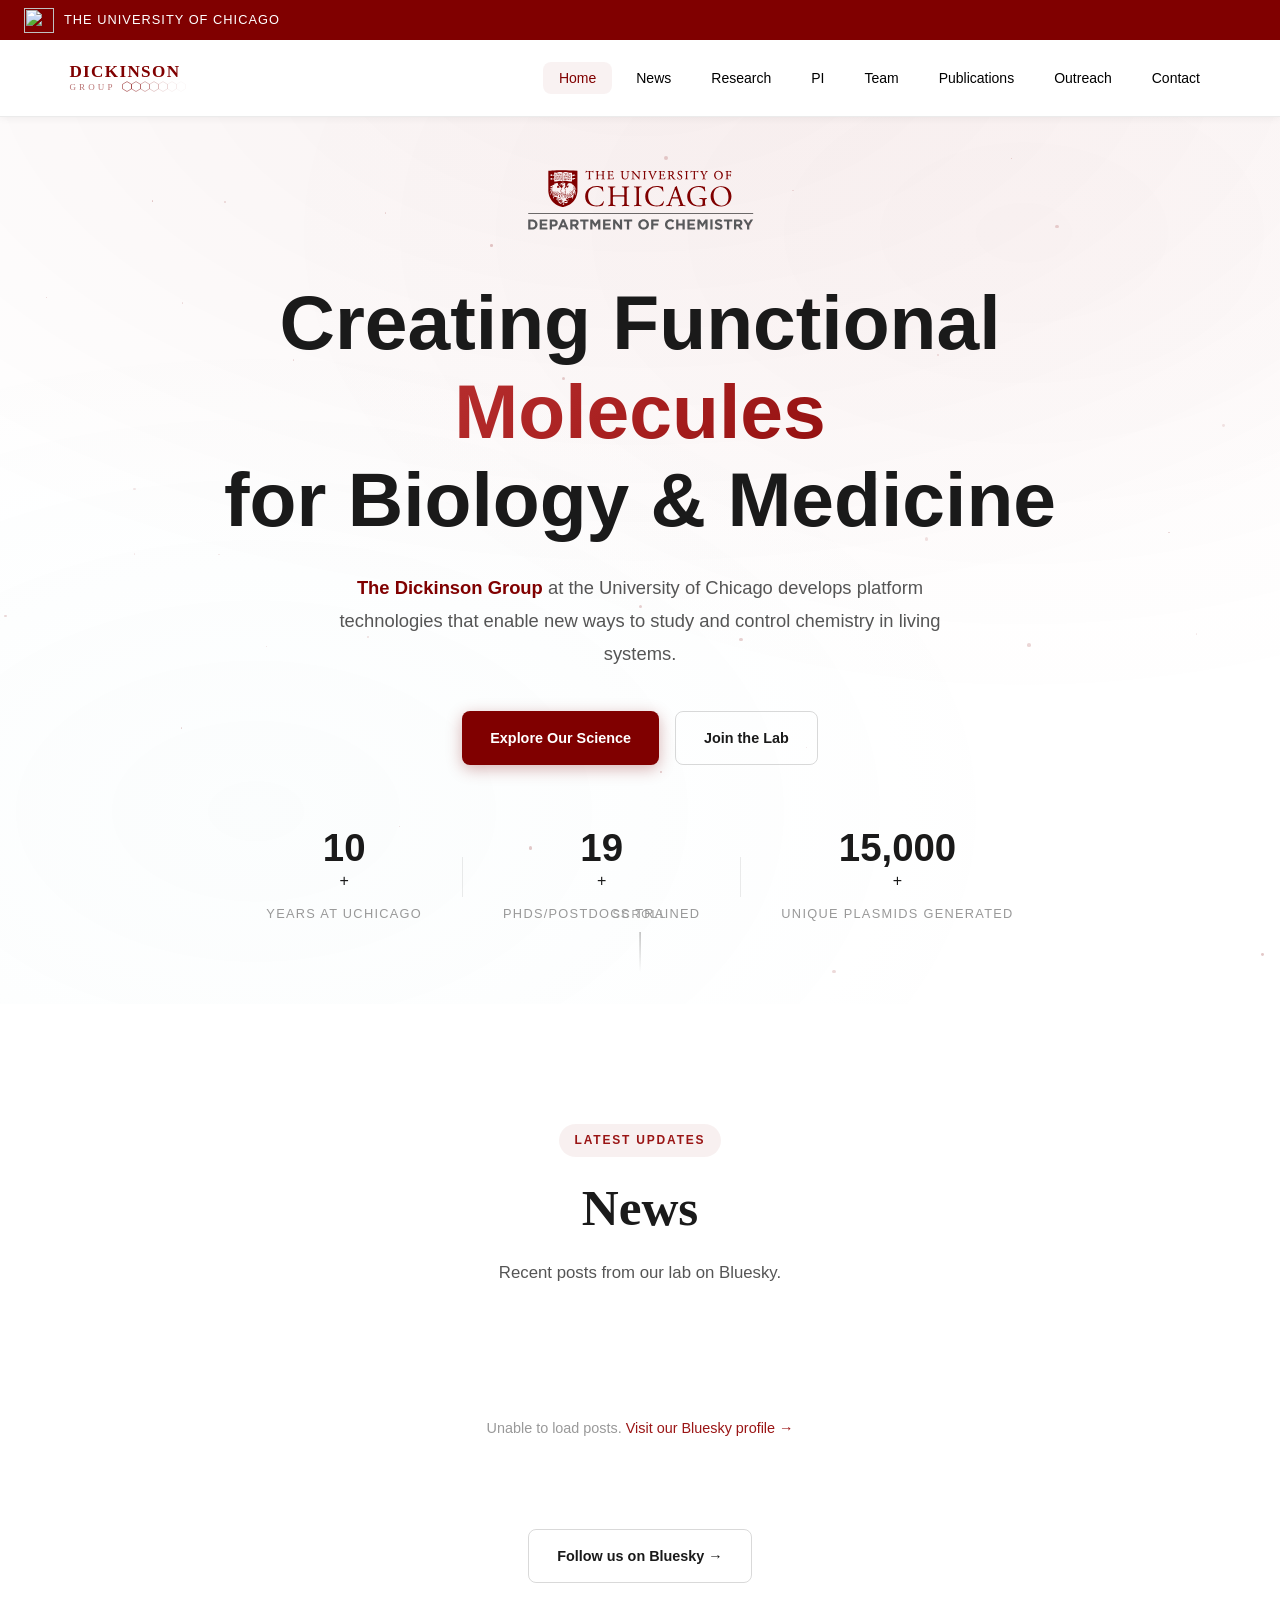
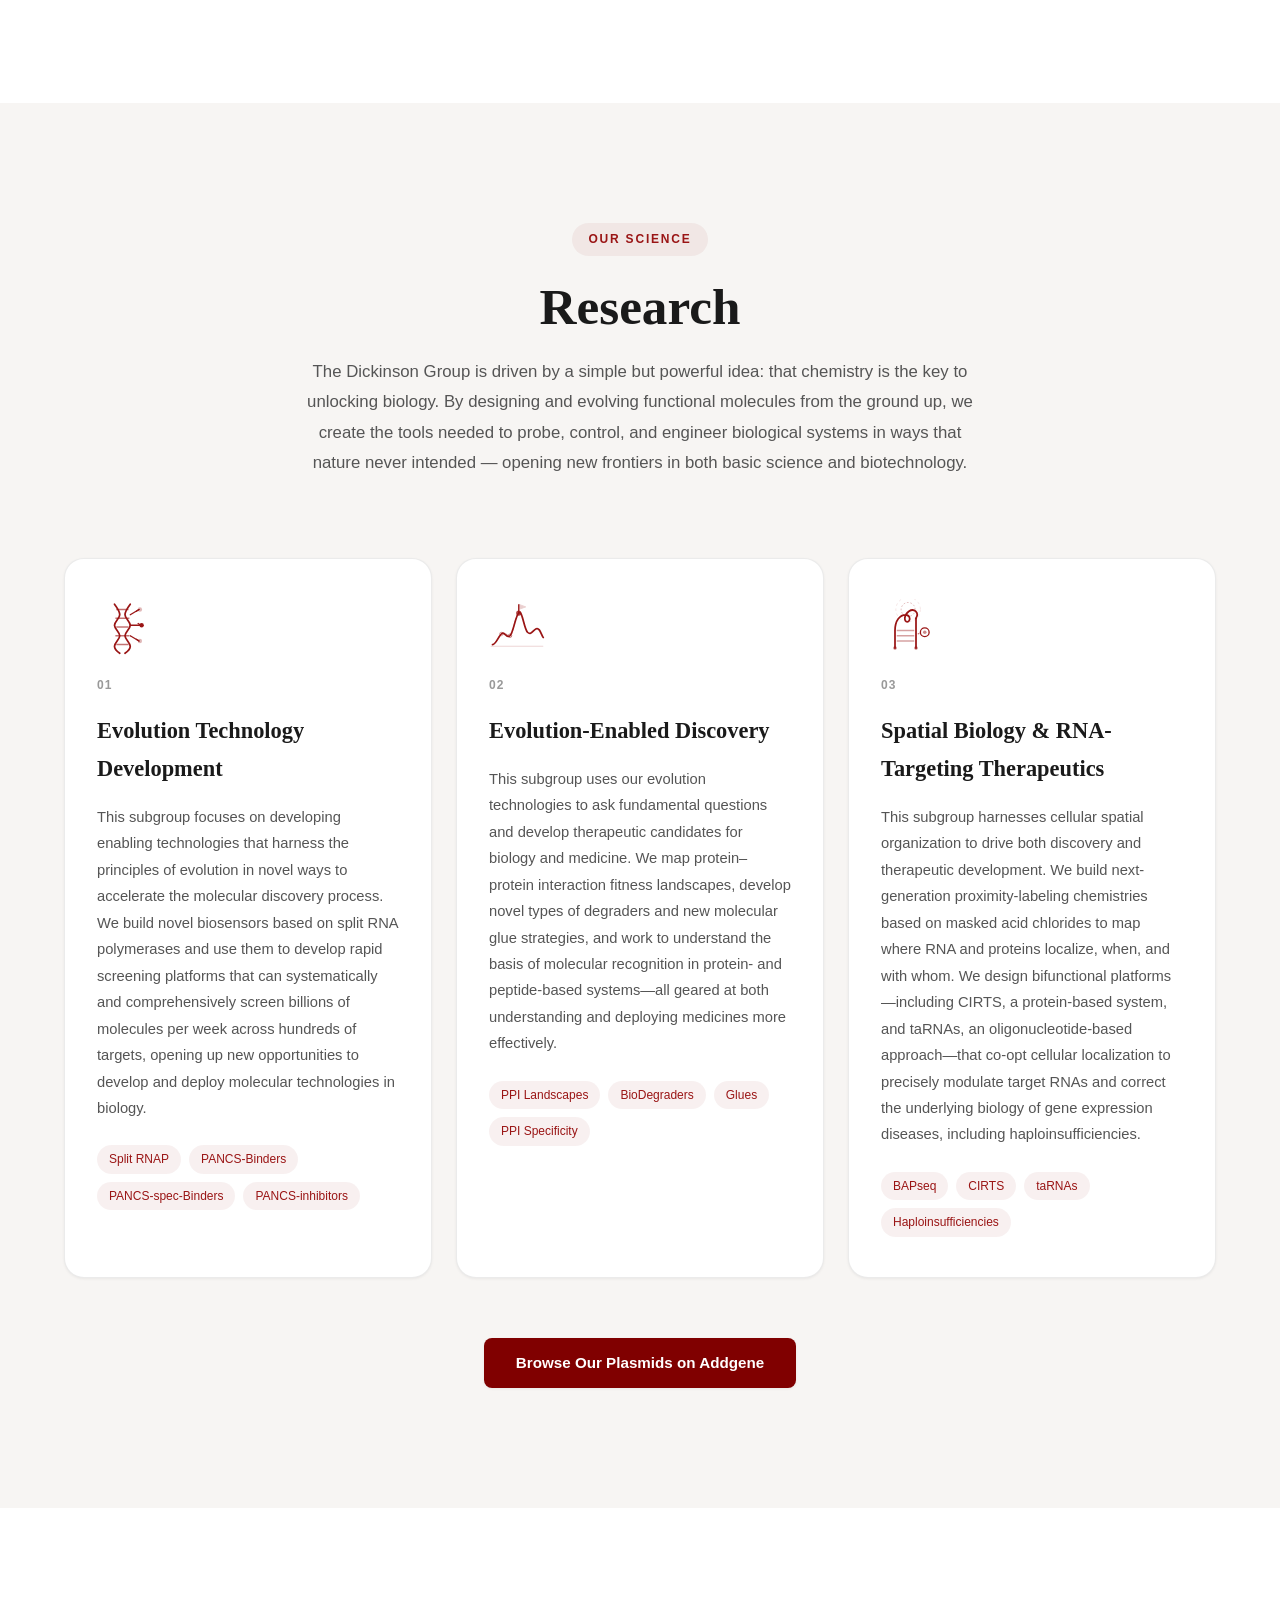
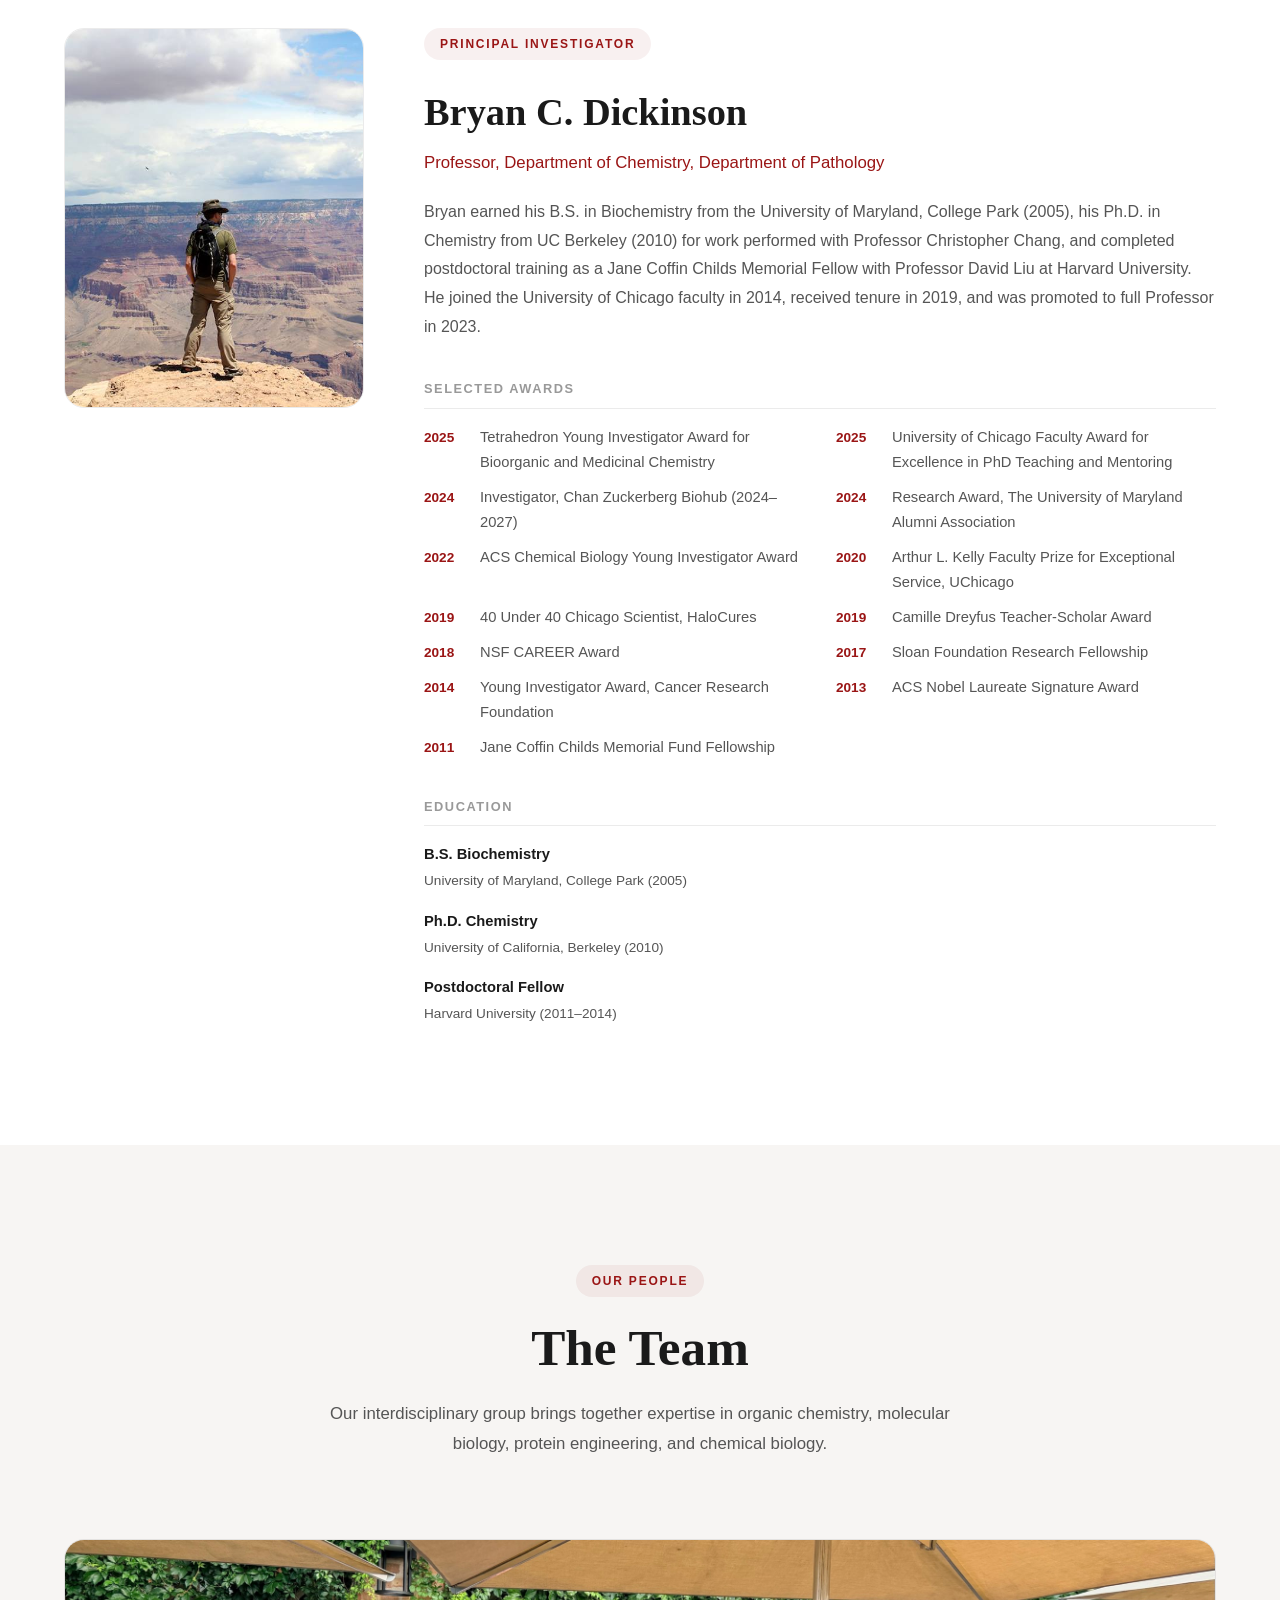
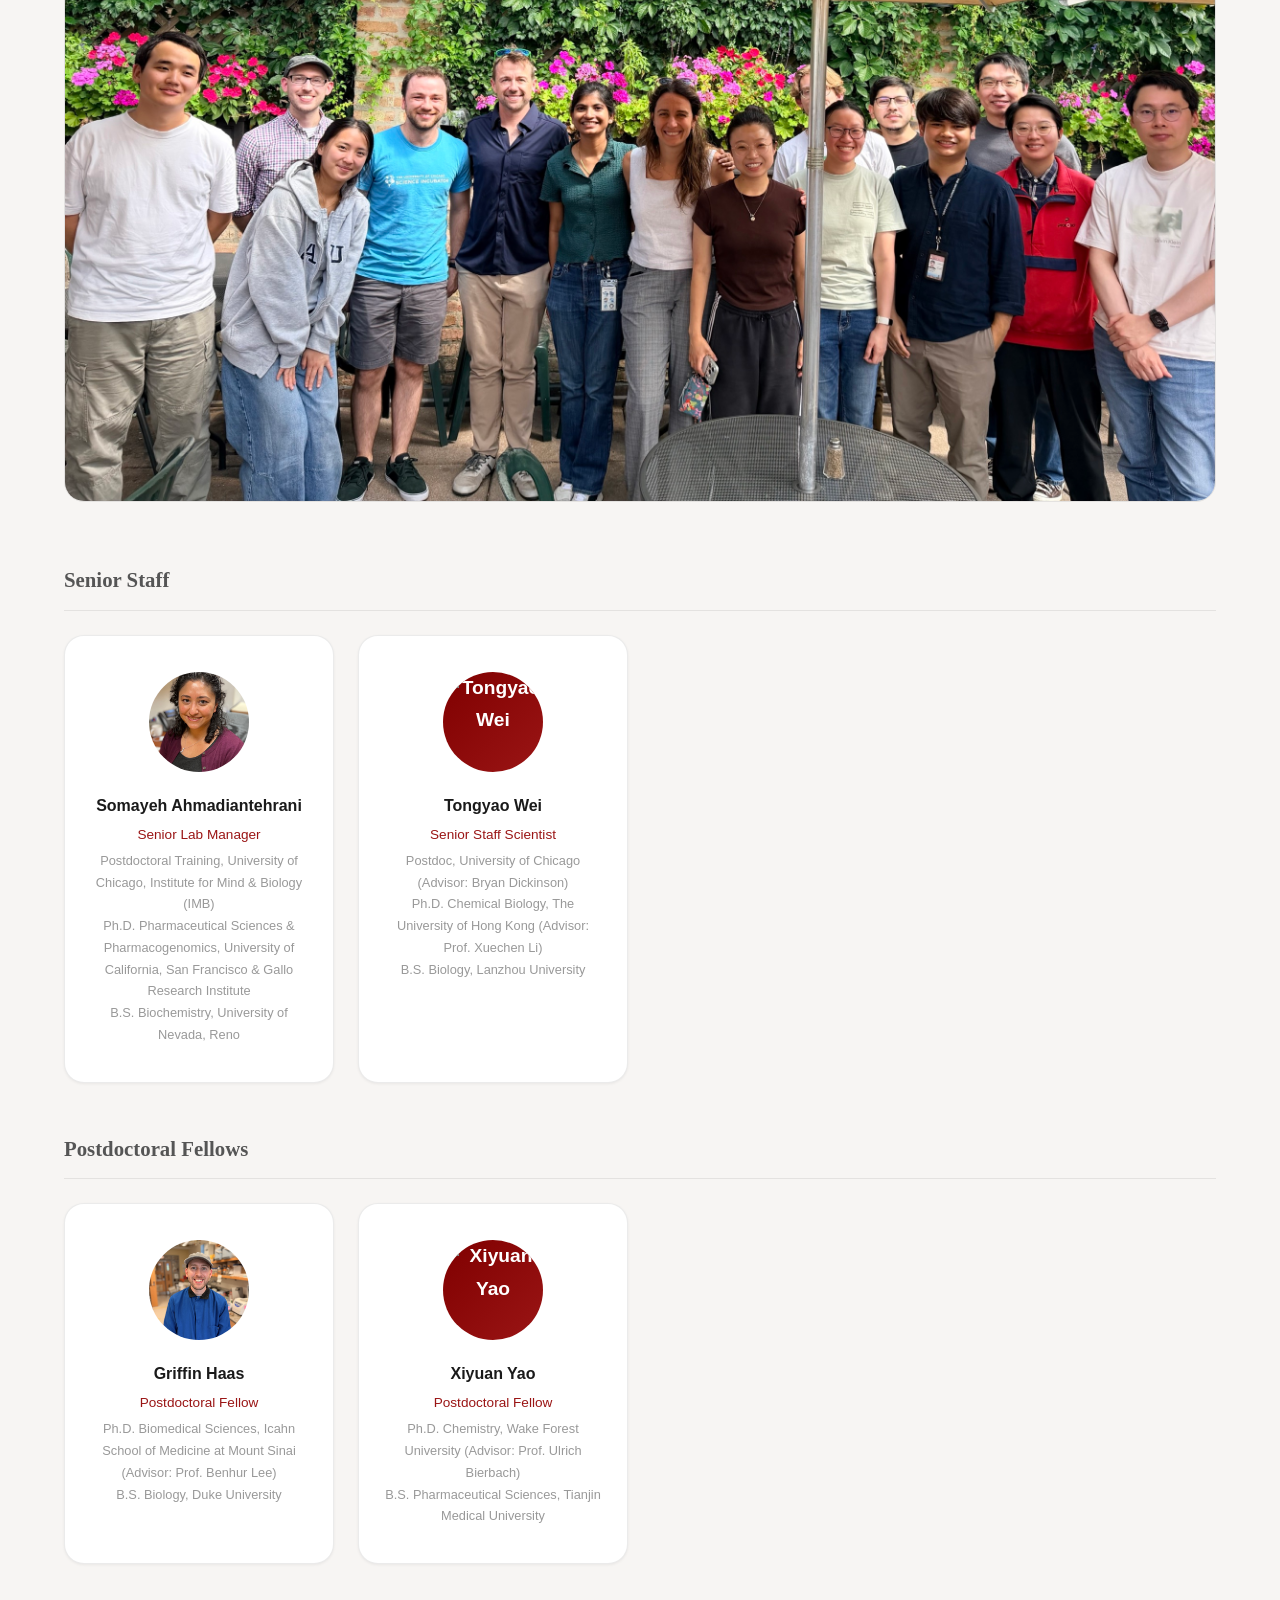
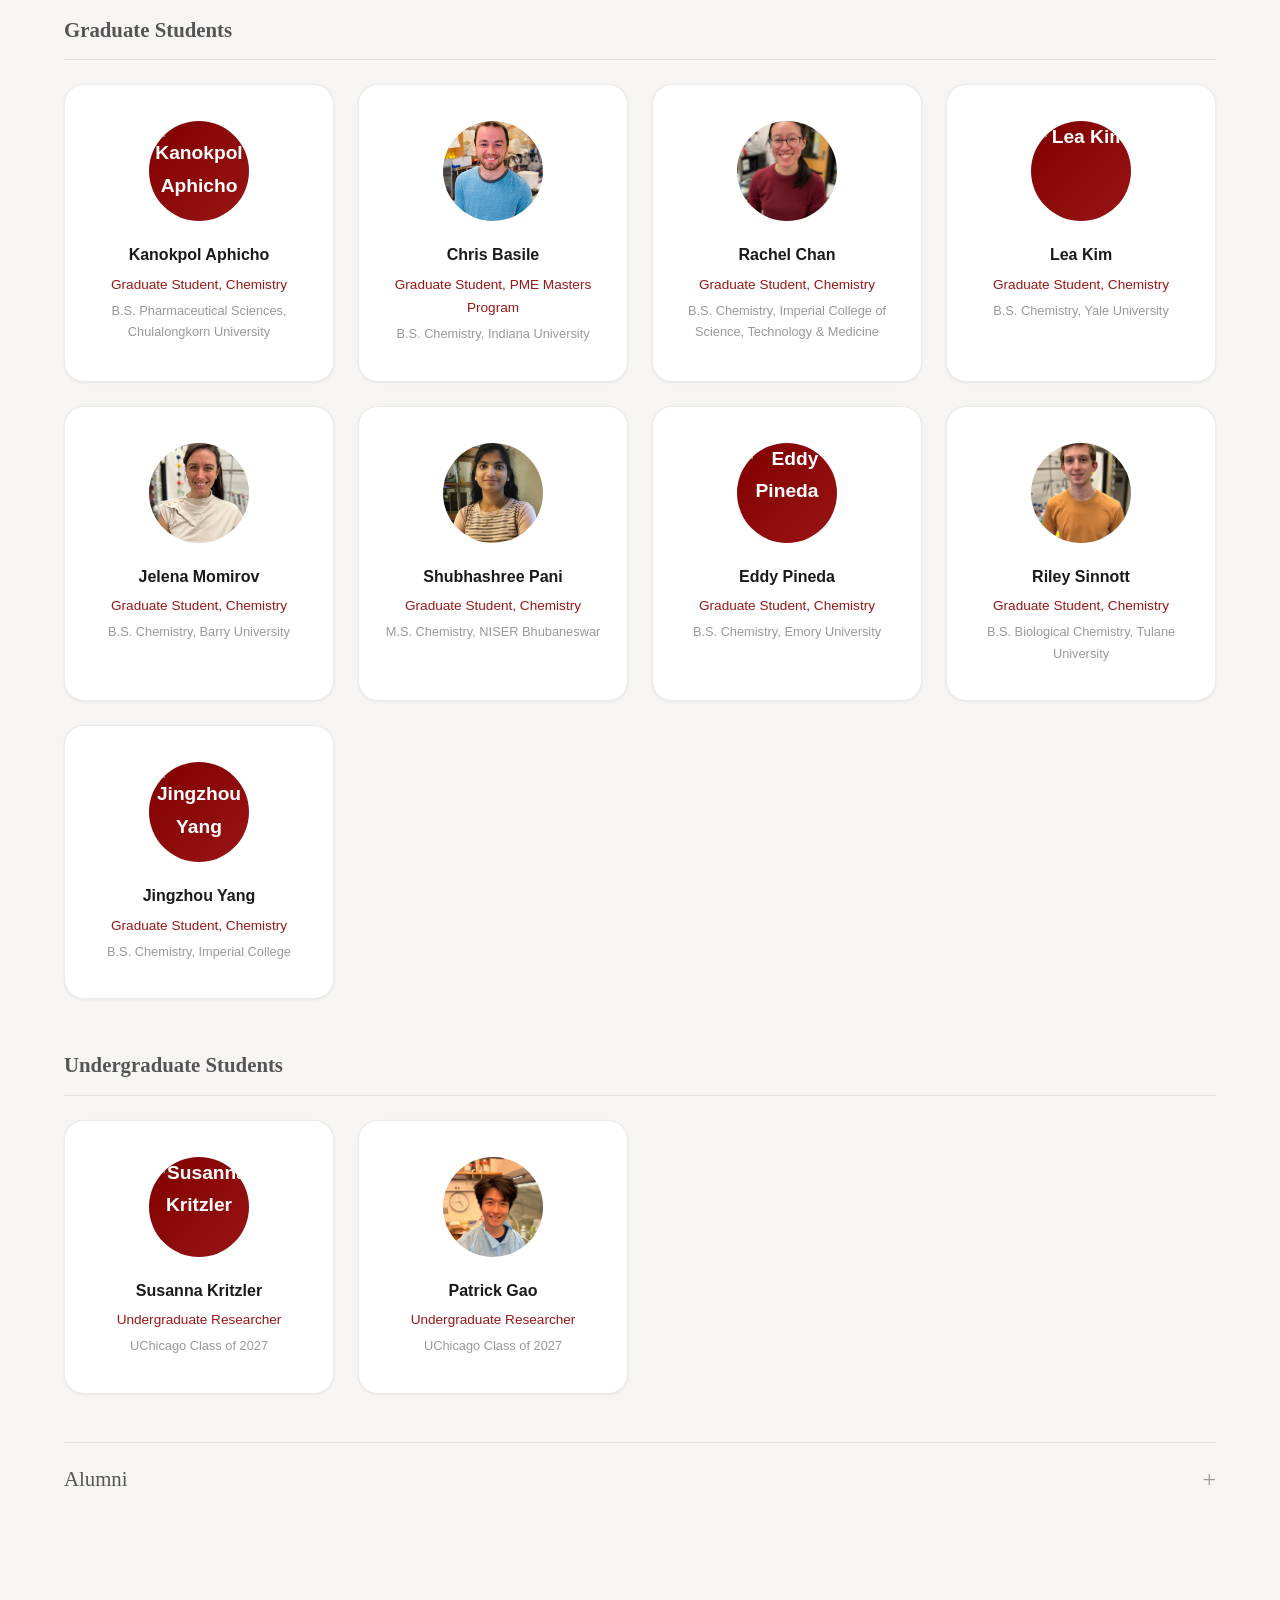
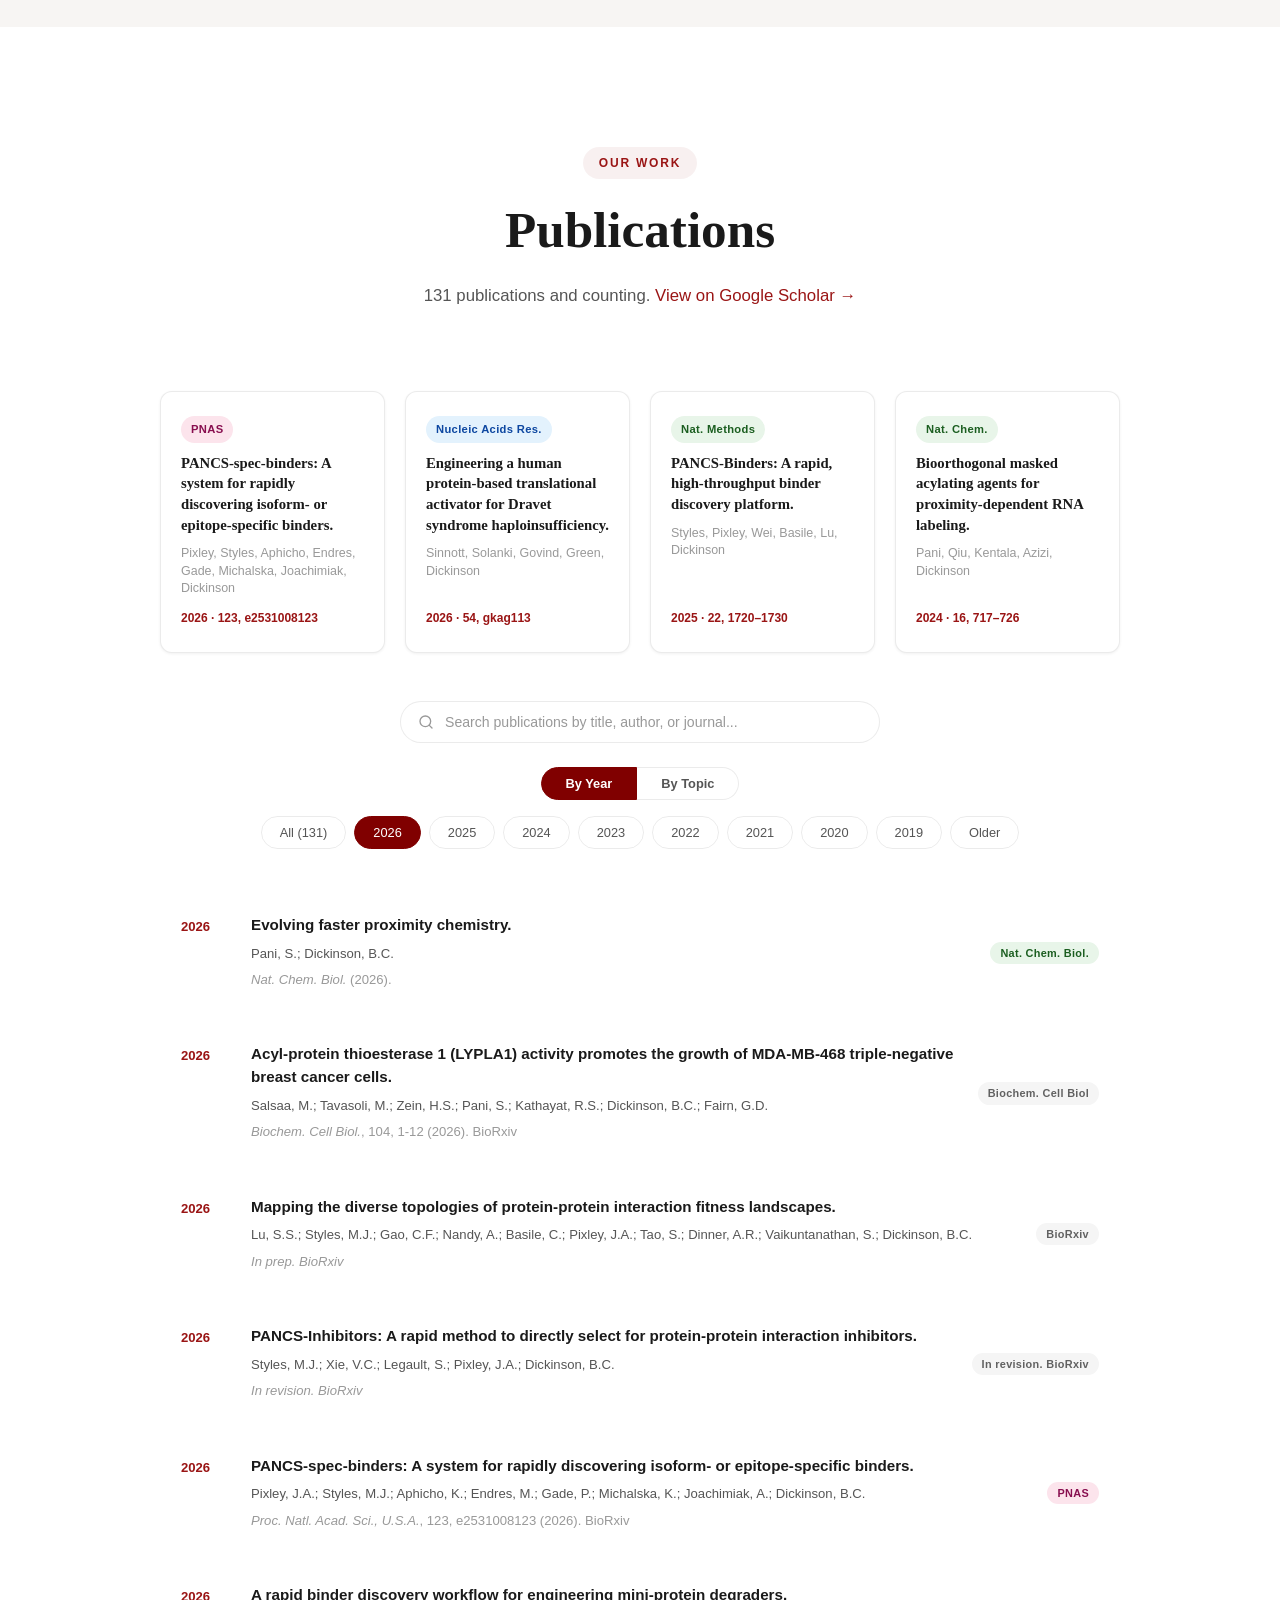
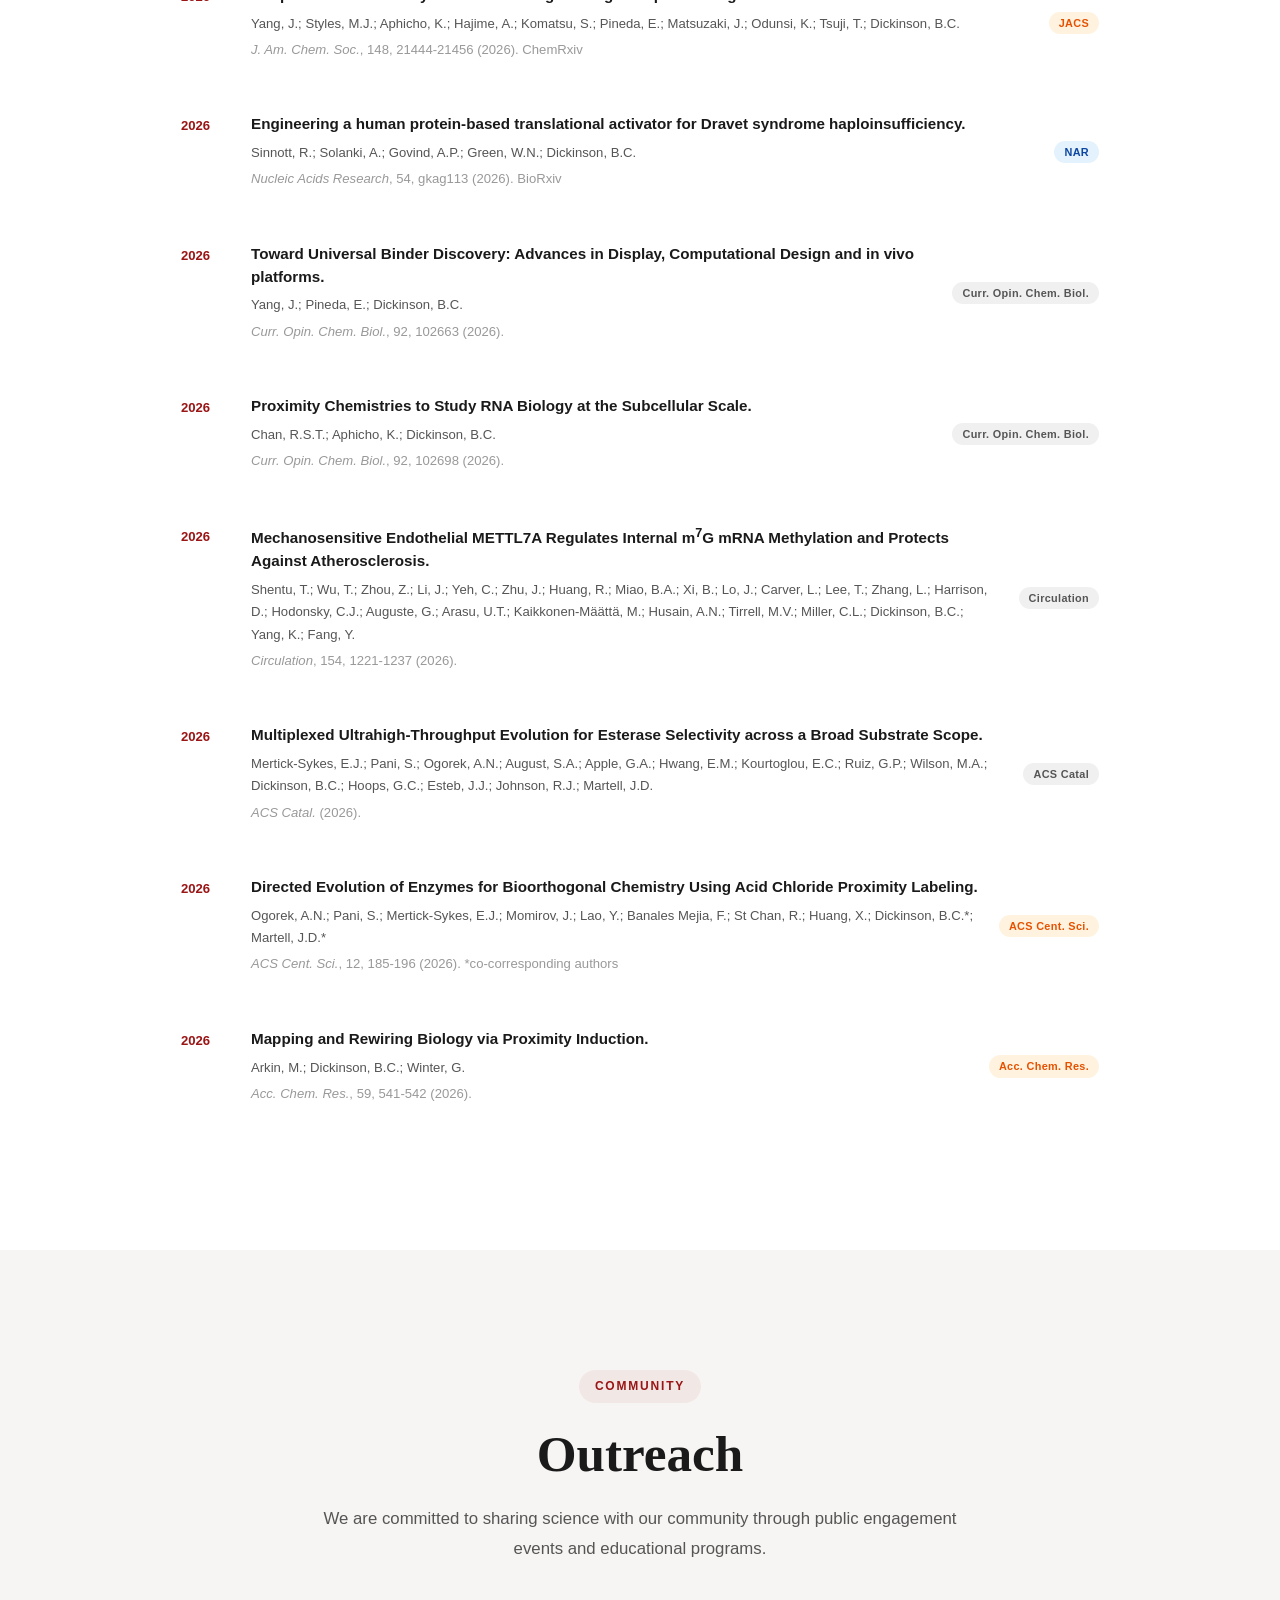
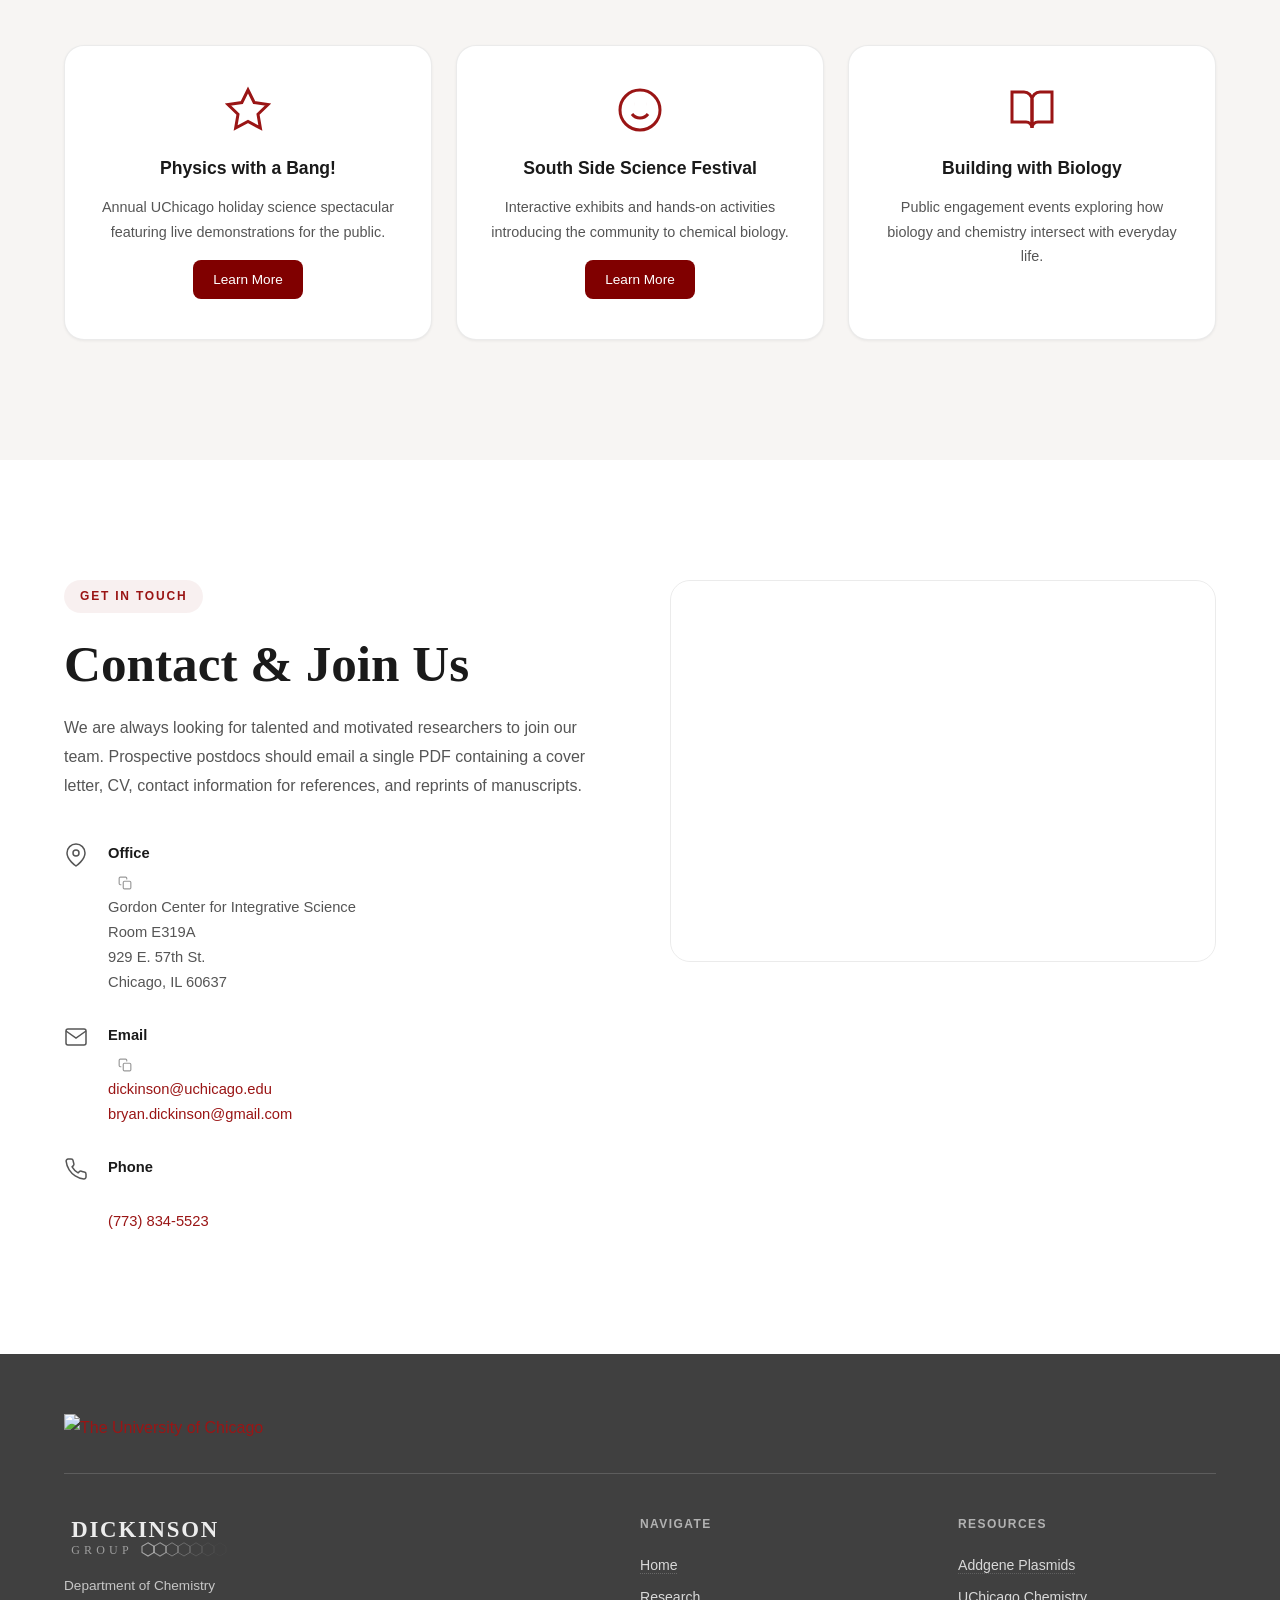
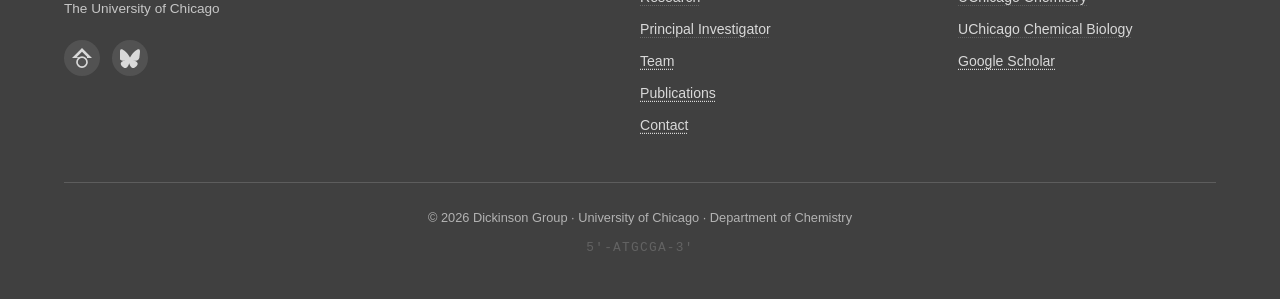
==== commit 0c807102: "Add Gmail address to contact section" ====
--- a/index.html
+++ b/index.html
@@ -2128,7 +2128,8 @@
                                     <span class="copy-tooltip">Copied!</span>
                                 </button>
                                 <br>
-                                <a href="mailto:dickinson@uchicago.edu">dickinson@uchicago.edu</a>
+                                <a href="mailto:dickinson@uchicago.edu">dickinson@uchicago.edu</a><br>
+                                <a href="mailto:bryan.dickinson@gmail.com">bryan.dickinson@gmail.com</a>
                             </div>
                         </div>
 
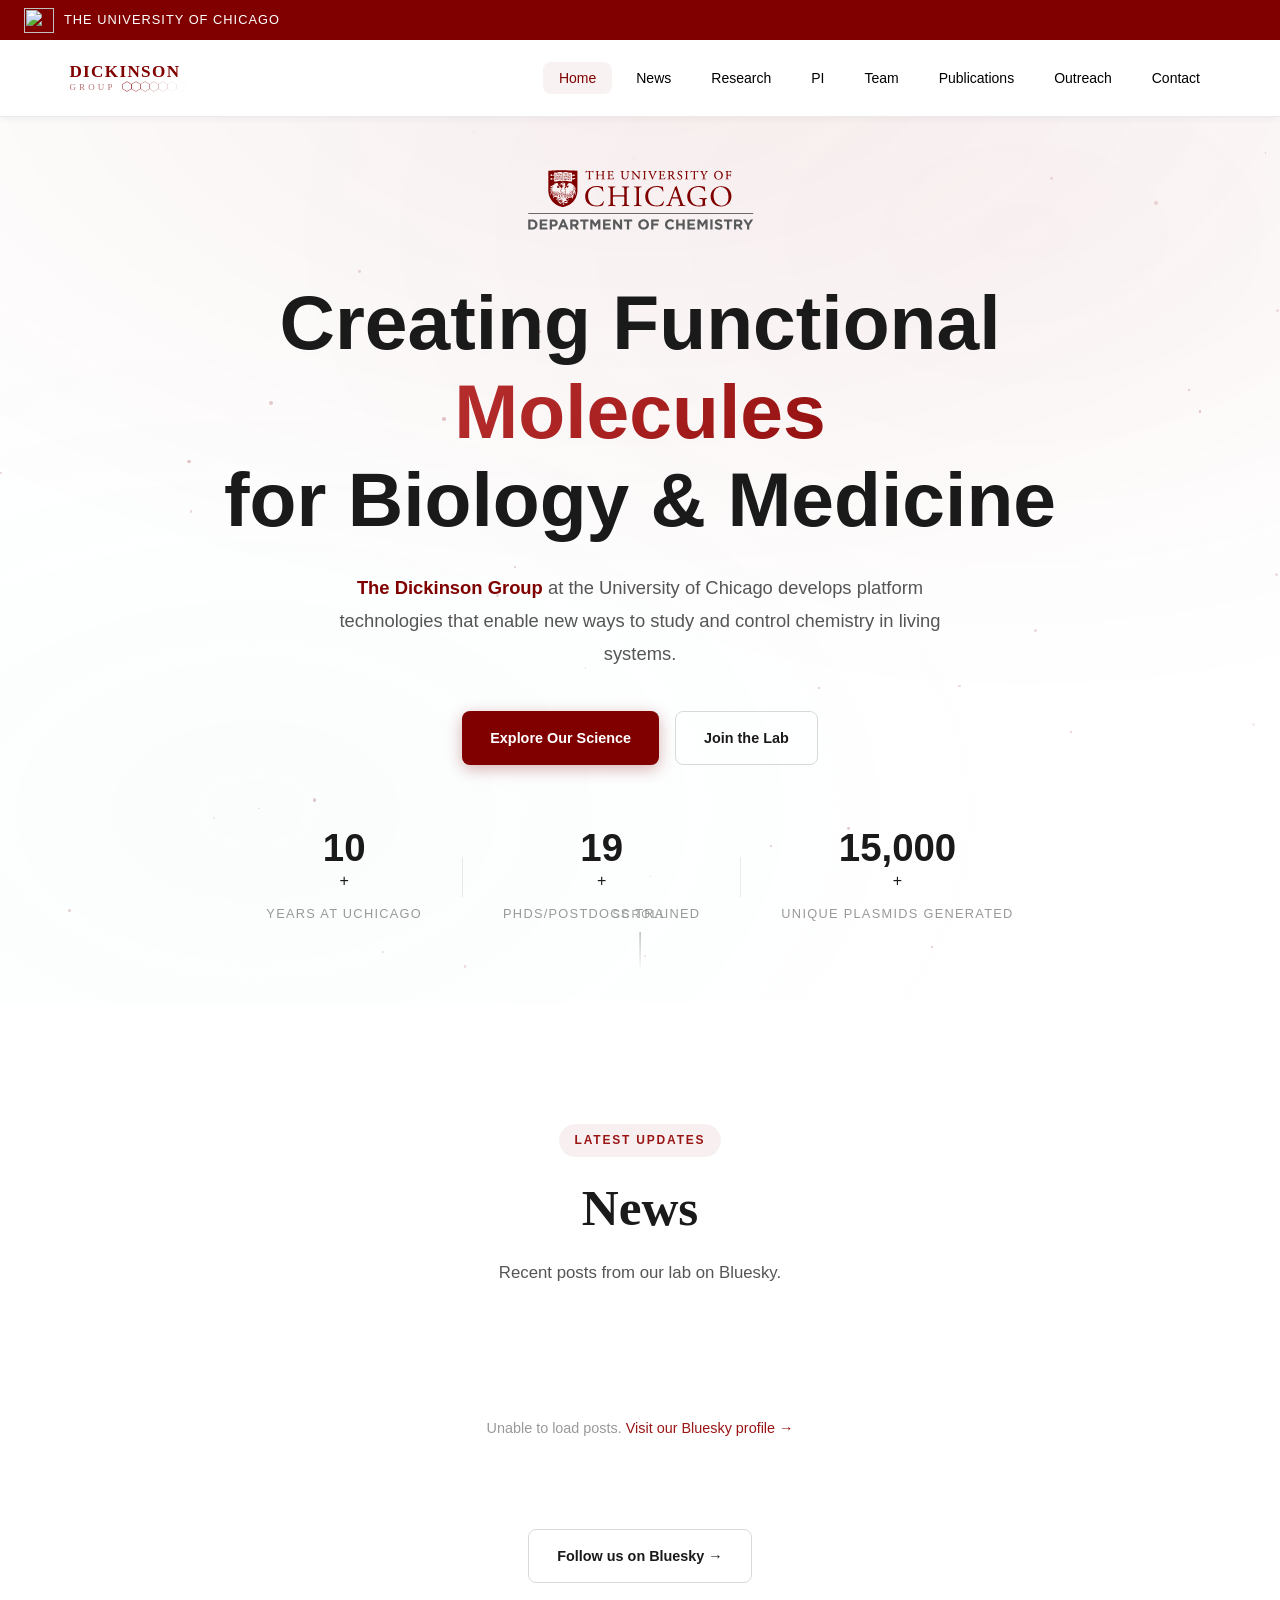
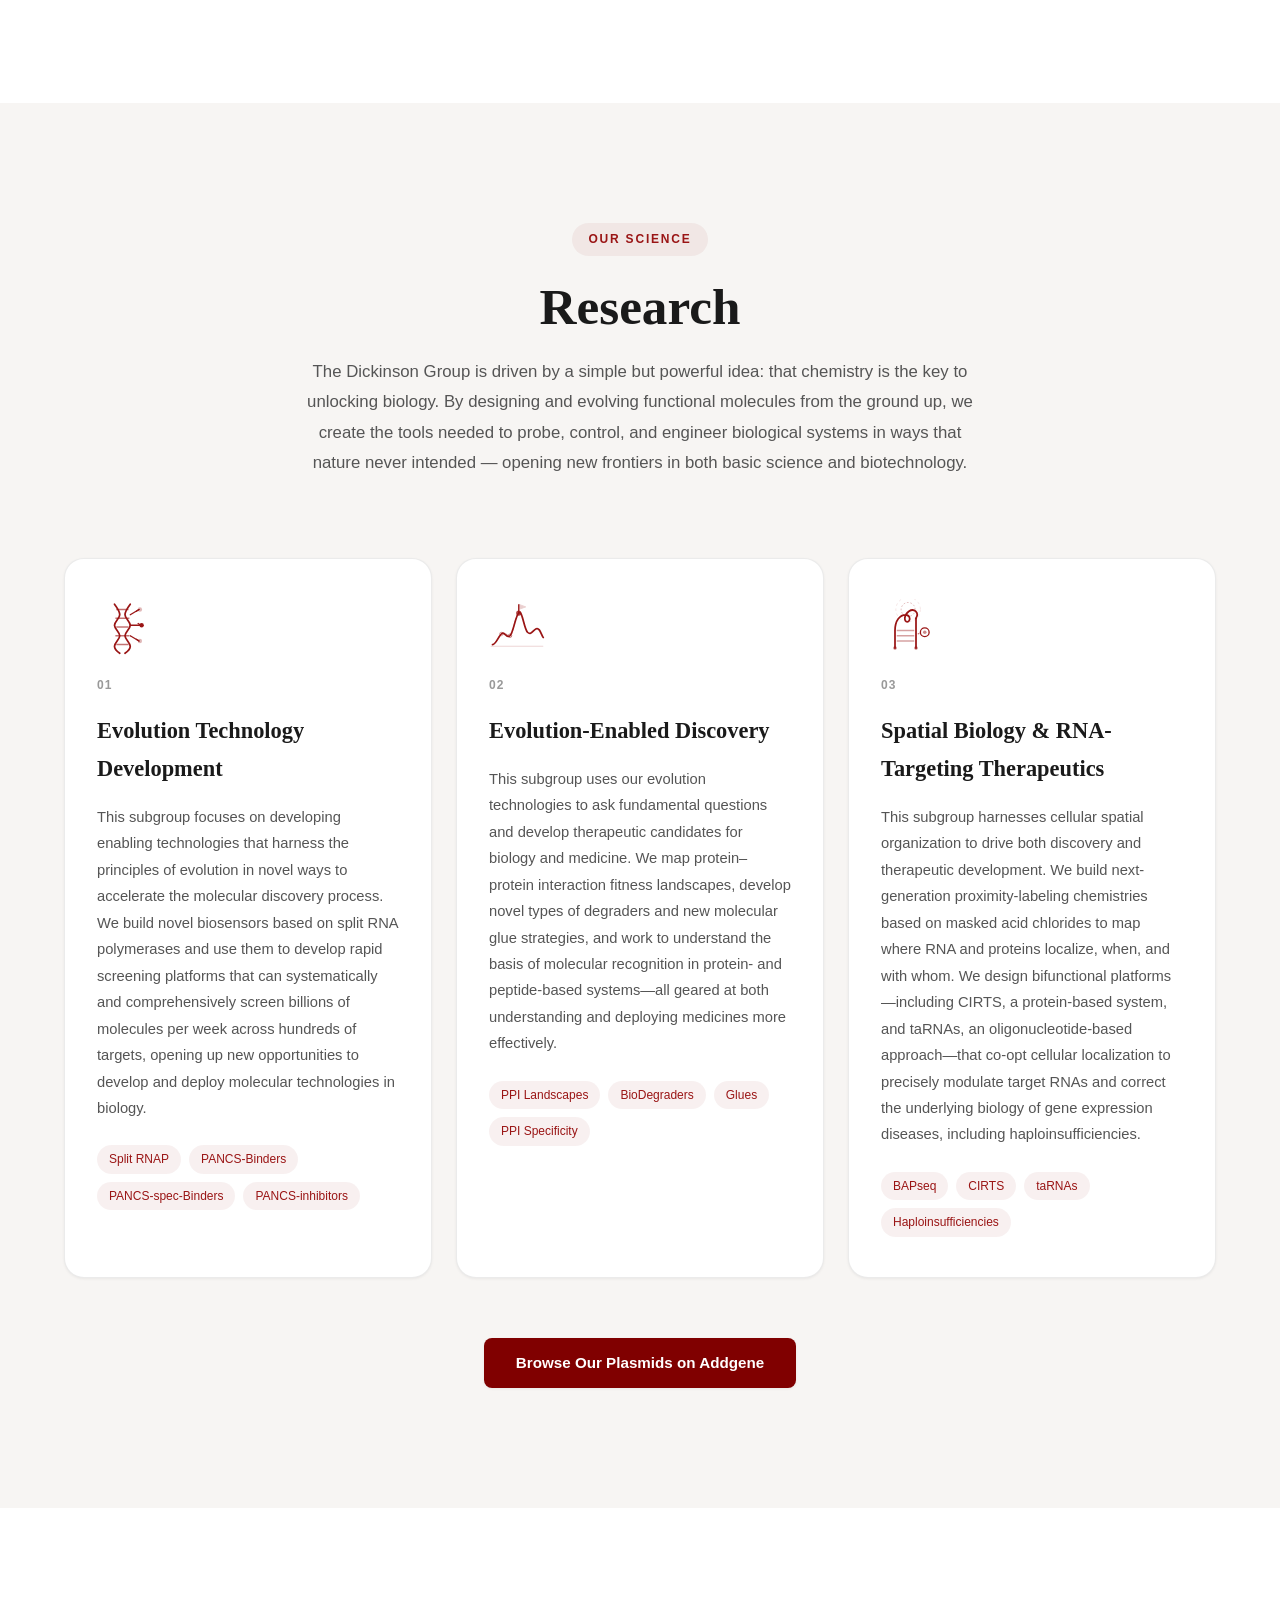
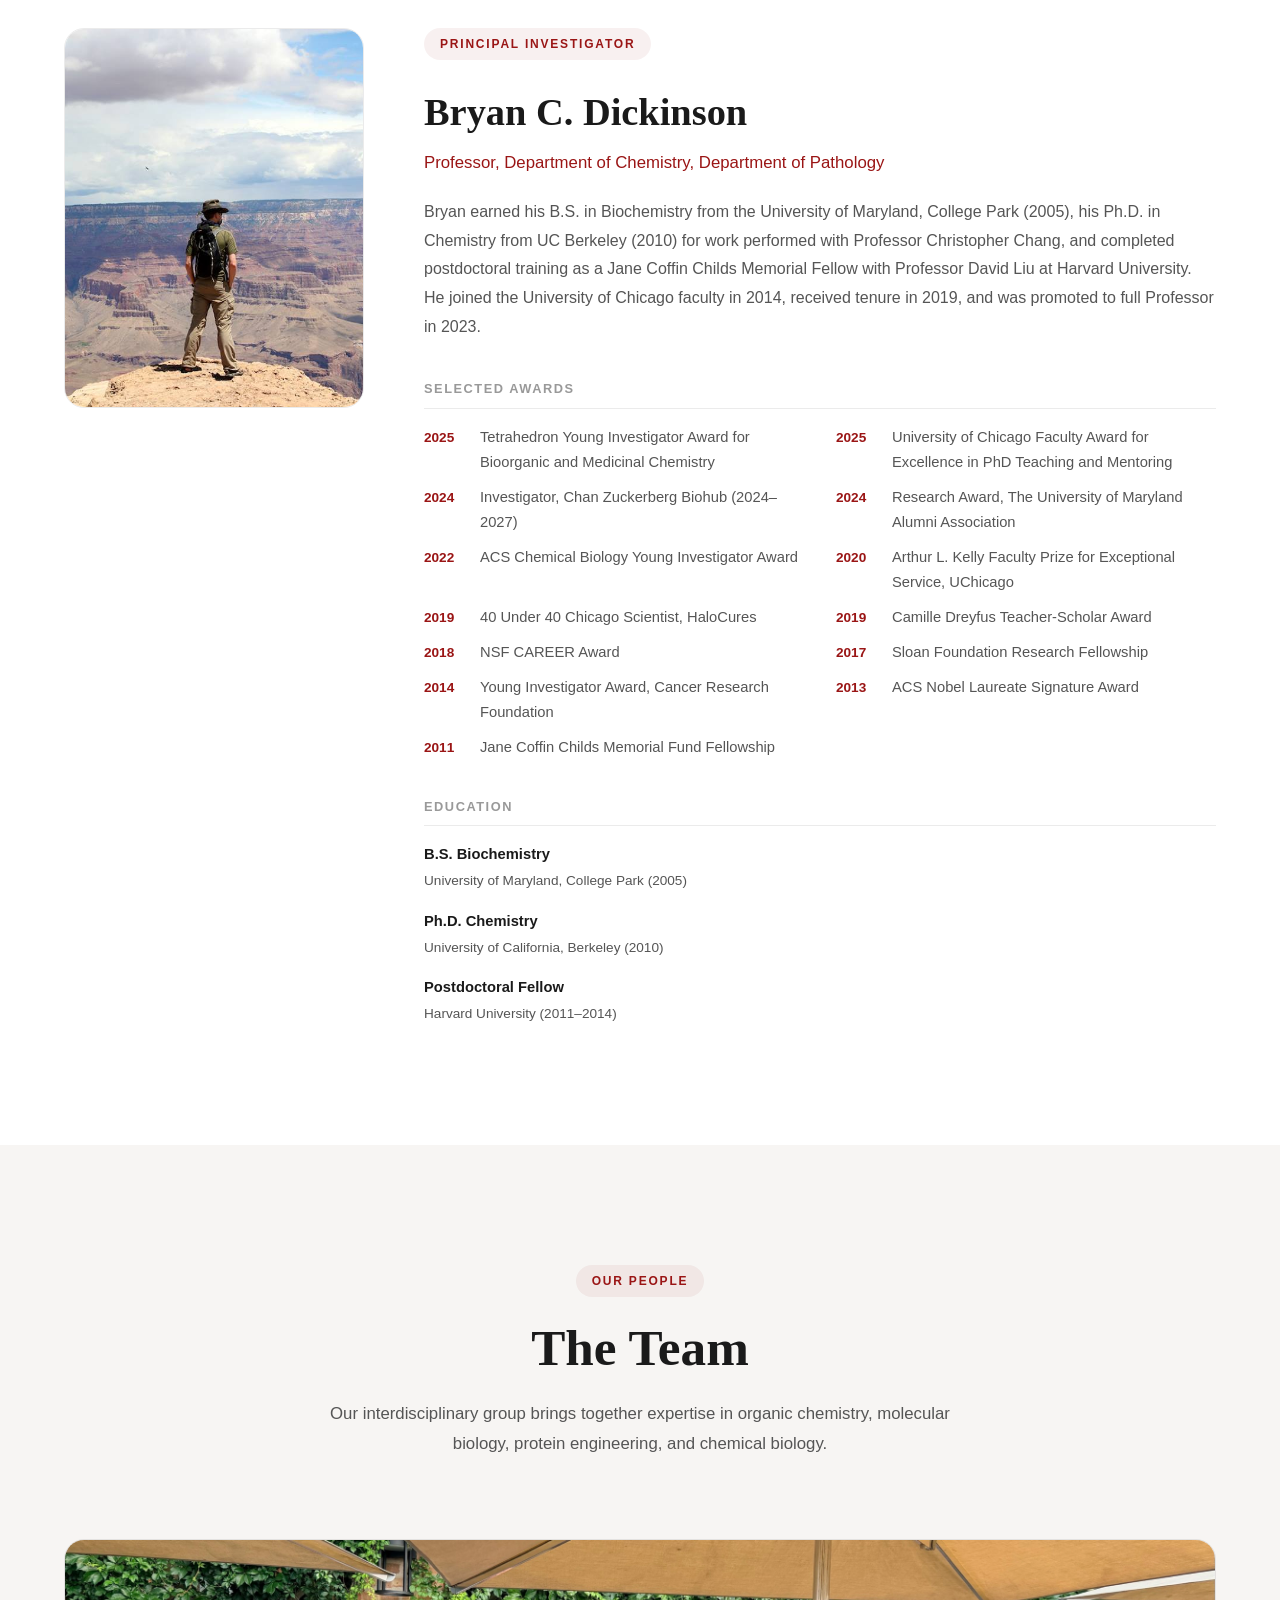
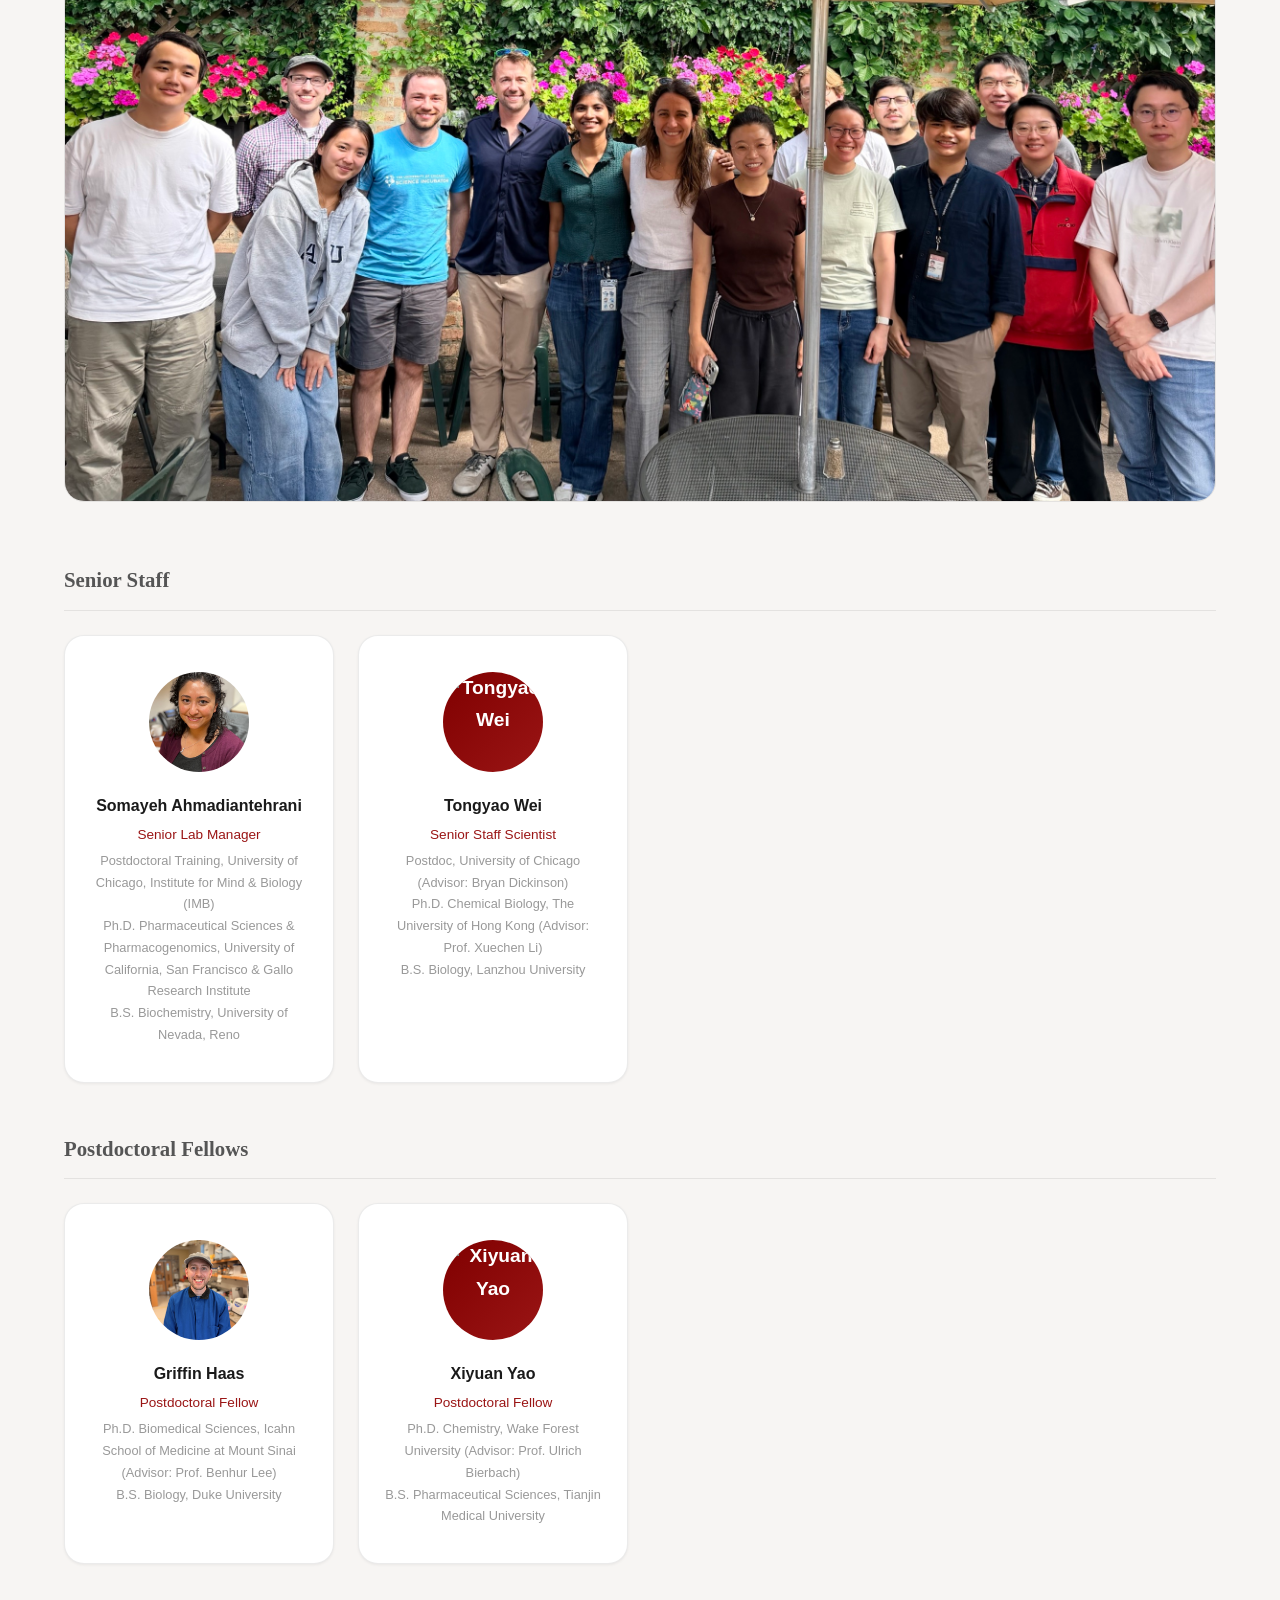
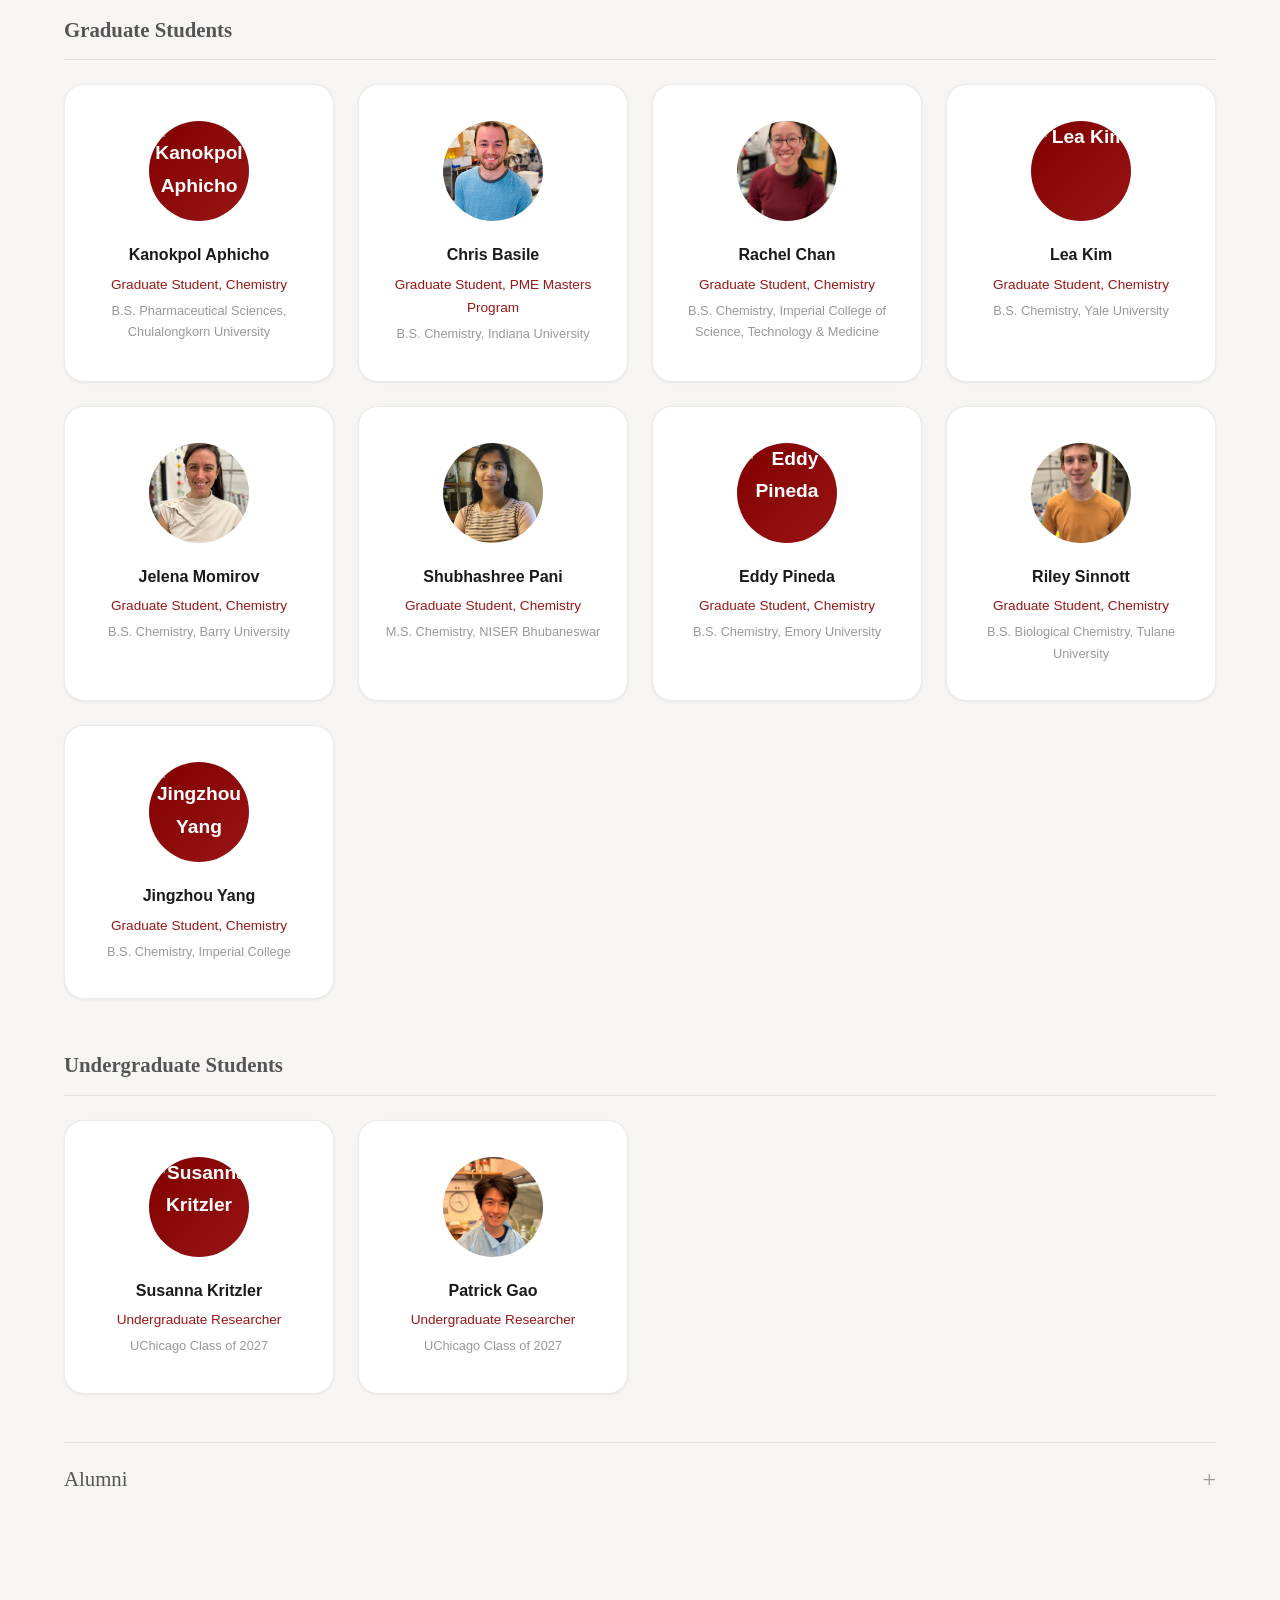
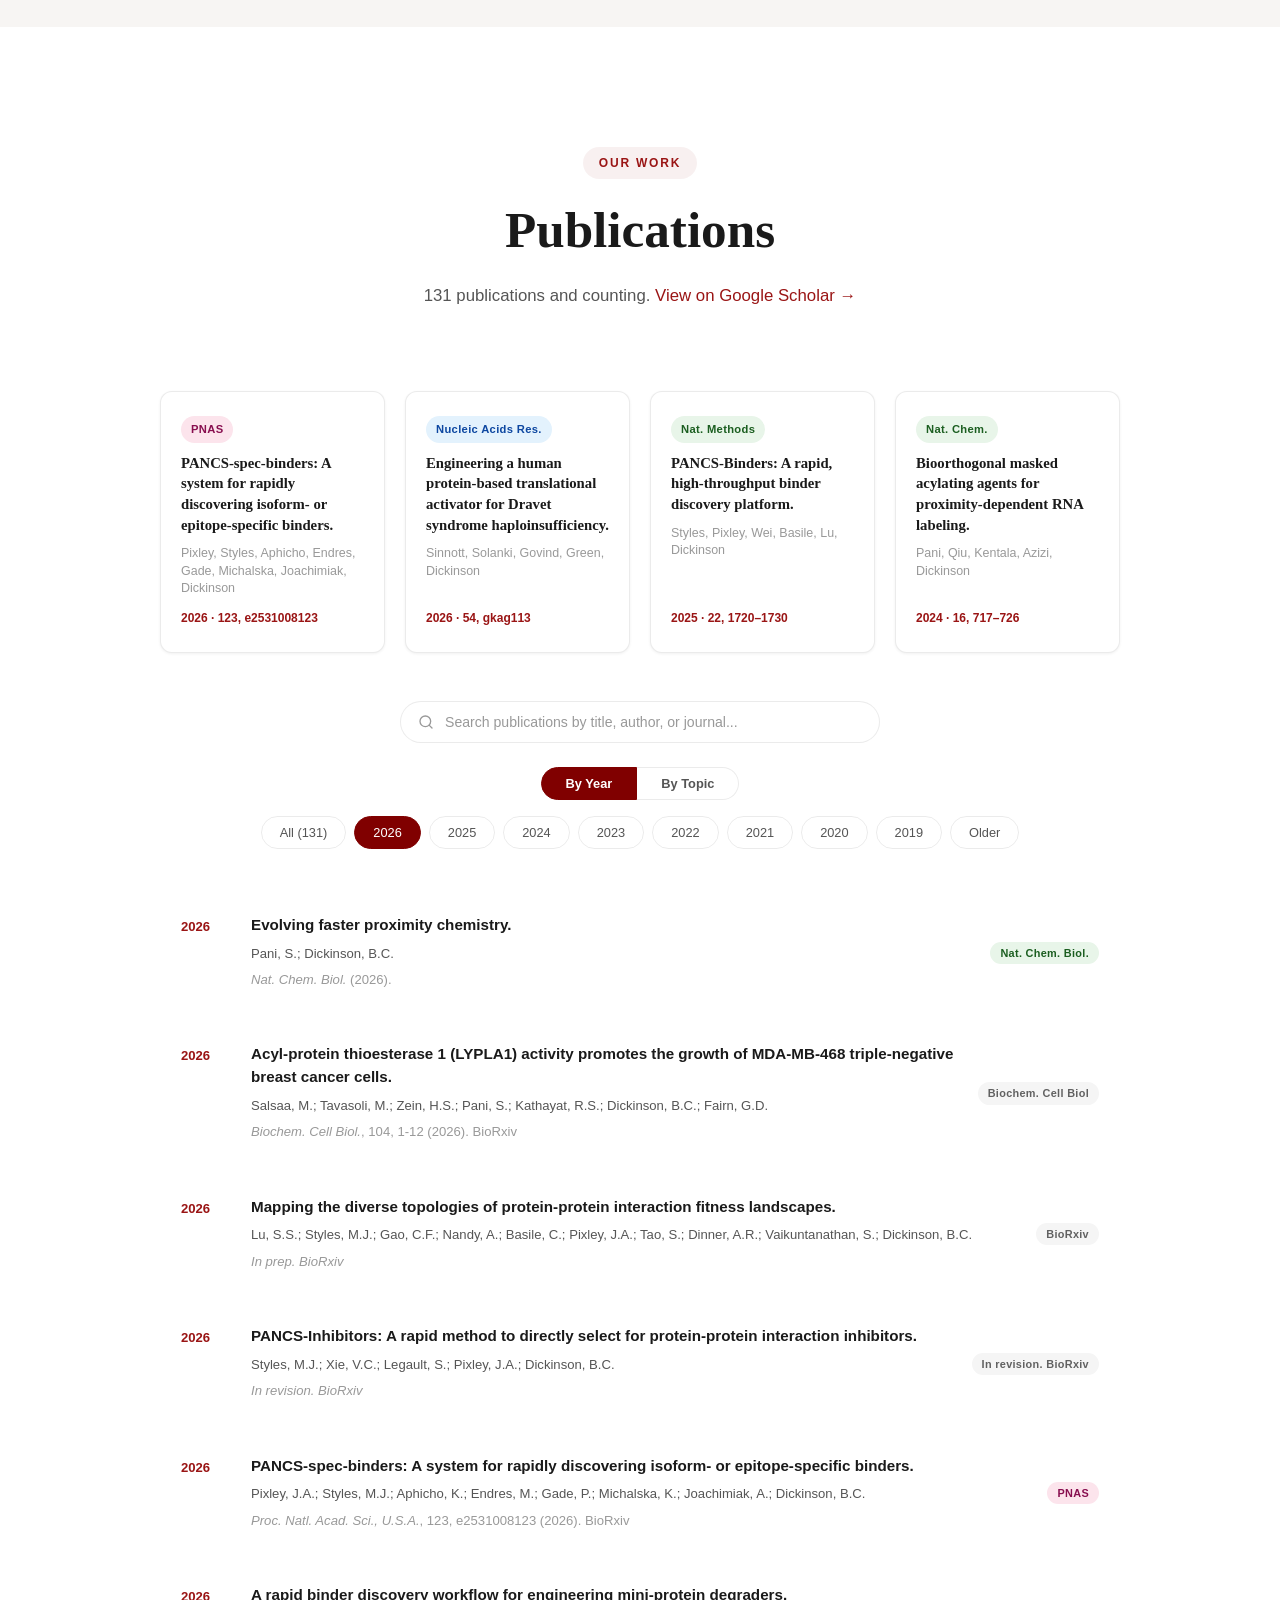
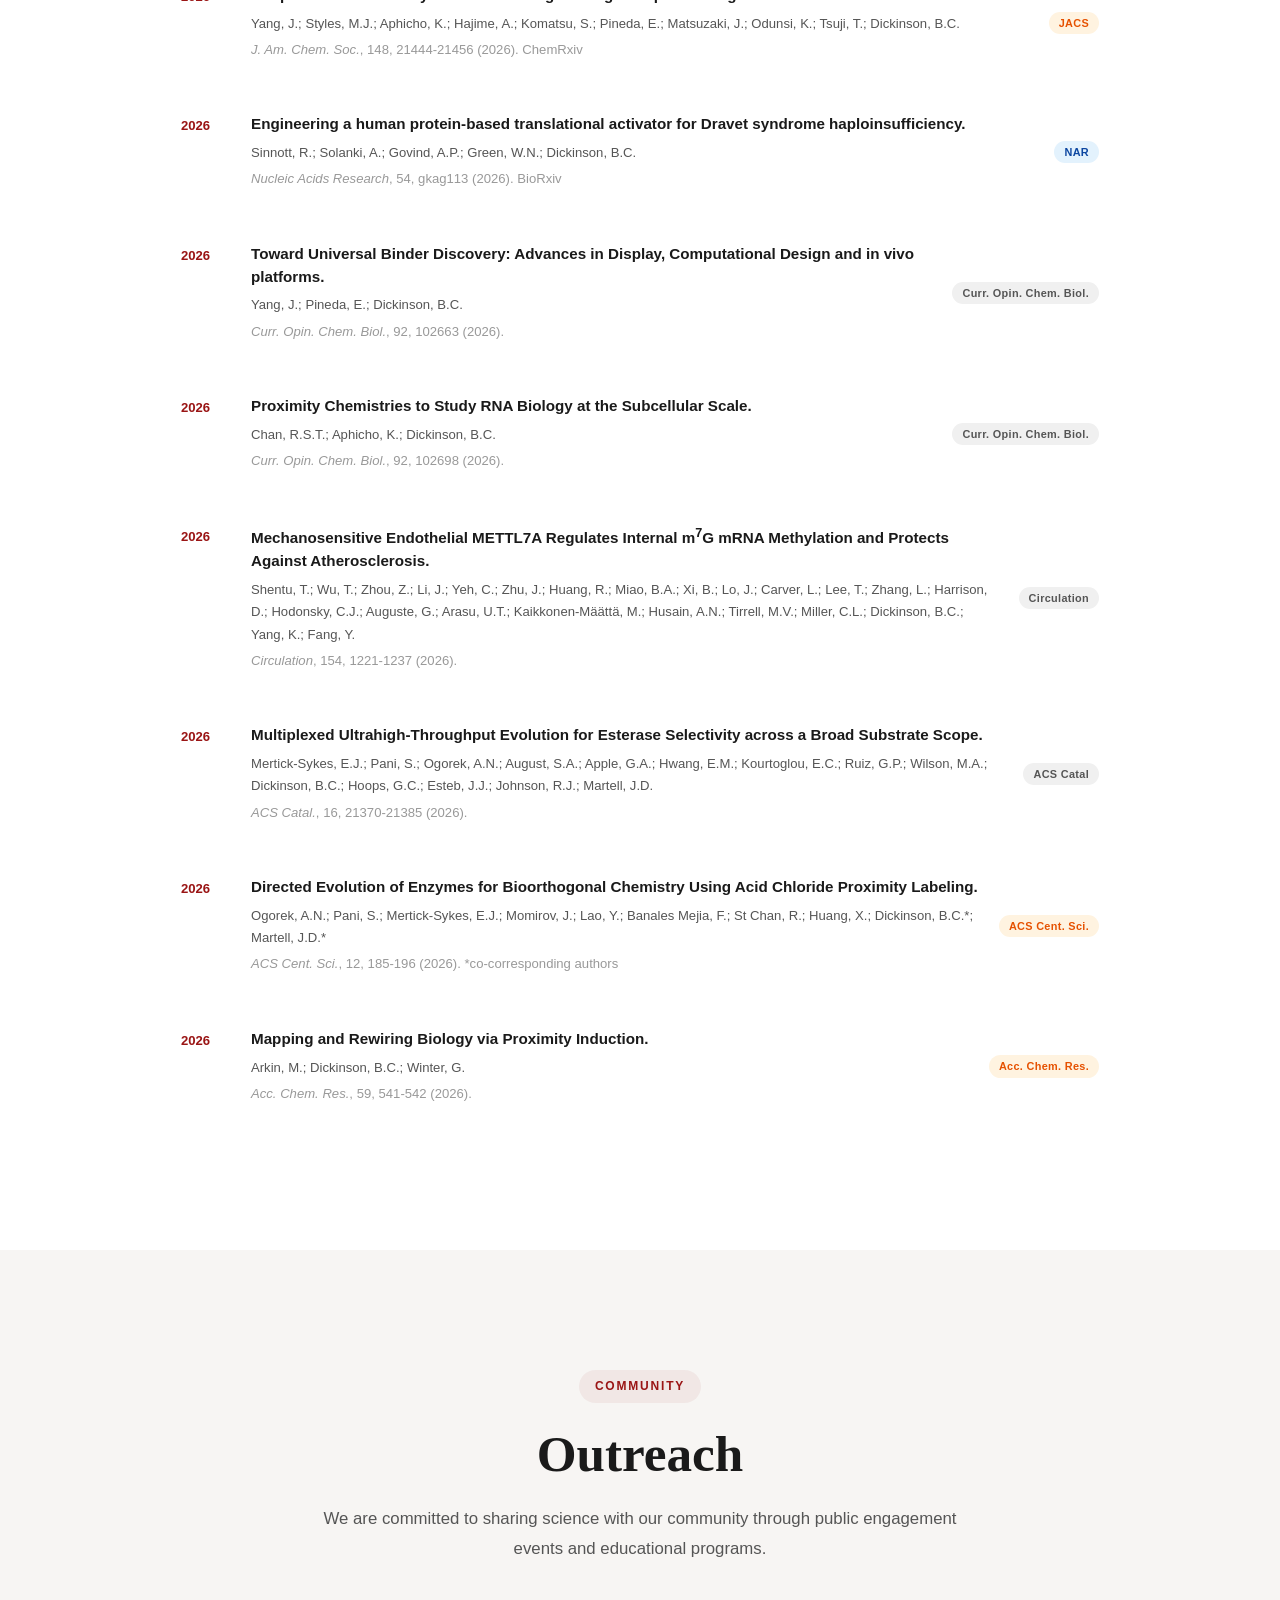
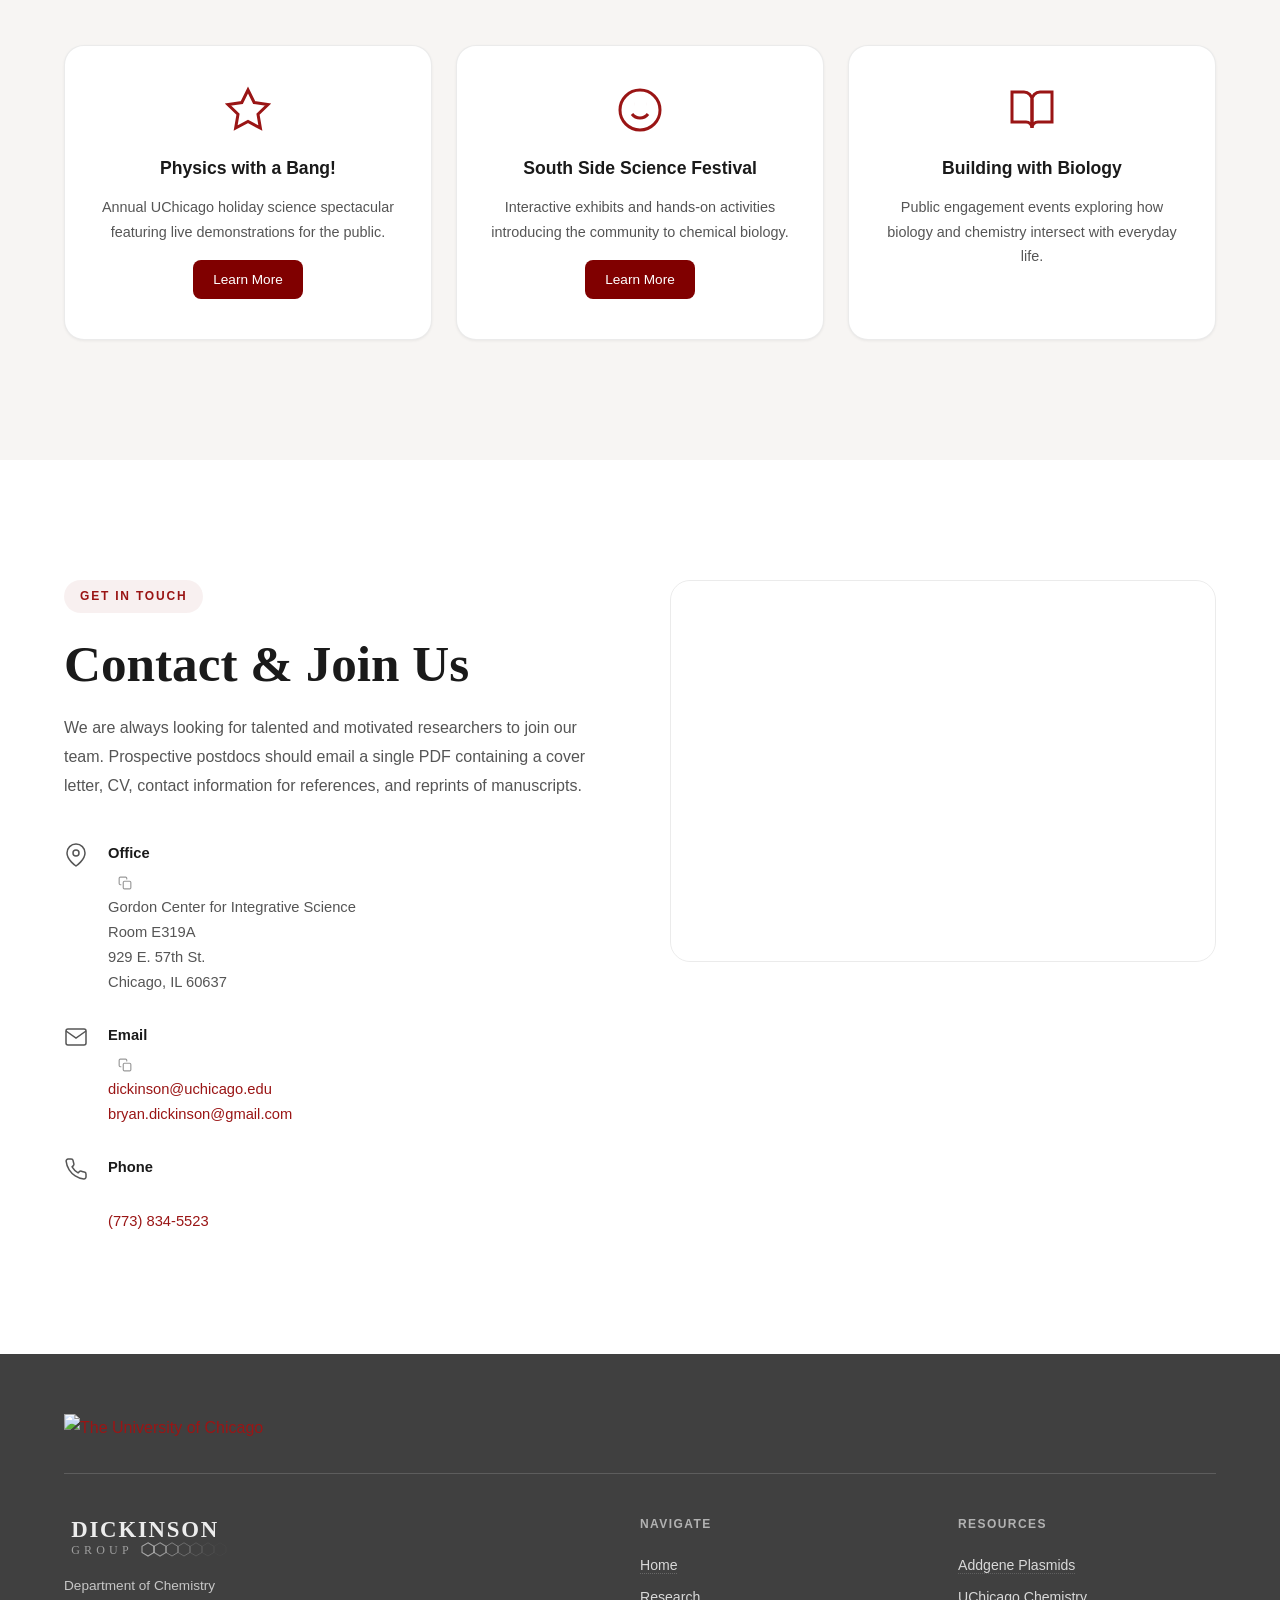
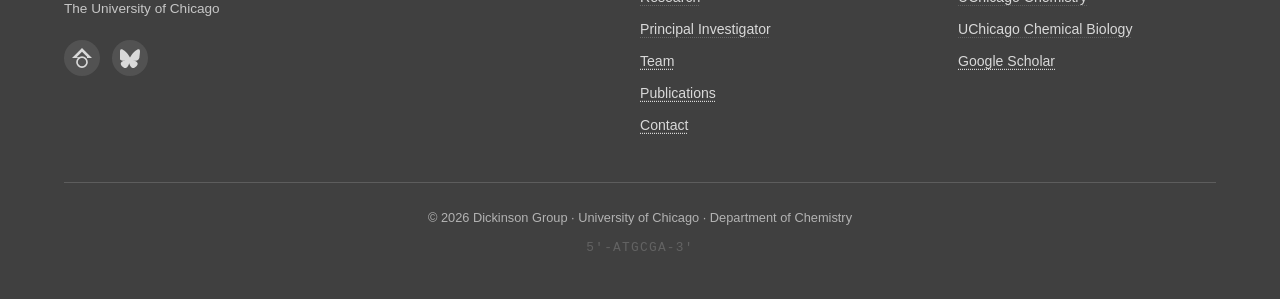
==== commit ca2bb313: "Add page range for ACS Catal. paper" ====
--- a/index.html
+++ b/index.html
@@ -782,7 +782,7 @@
     <div class="pub-content">
         <h4 class="pub-title">Multiplexed Ultrahigh-Throughput Evolution for Esterase Selectivity across a Broad Substrate Scope.</h4>
         <p class="pub-authors">Mertick-Sykes, E.J.; Pani, S.; Ogorek, A.N.; August, S.A.; Apple, G.A.; Hwang, E.M.; Kourtoglou, E.C.; Ruiz, G.P.; Wilson, M.A.; Dickinson, B.C.; Hoops, G.C.; Esteb, J.J.; Johnson, R.J.; Martell, J.D.</p>
-        <p class="pub-journal"><em>ACS Catal.</em> (2026).</p>
+        <p class="pub-journal"><em>ACS Catal.</em>, 16, 21370-21385 (2026).</p>
     </div>
     </a>
 </article>
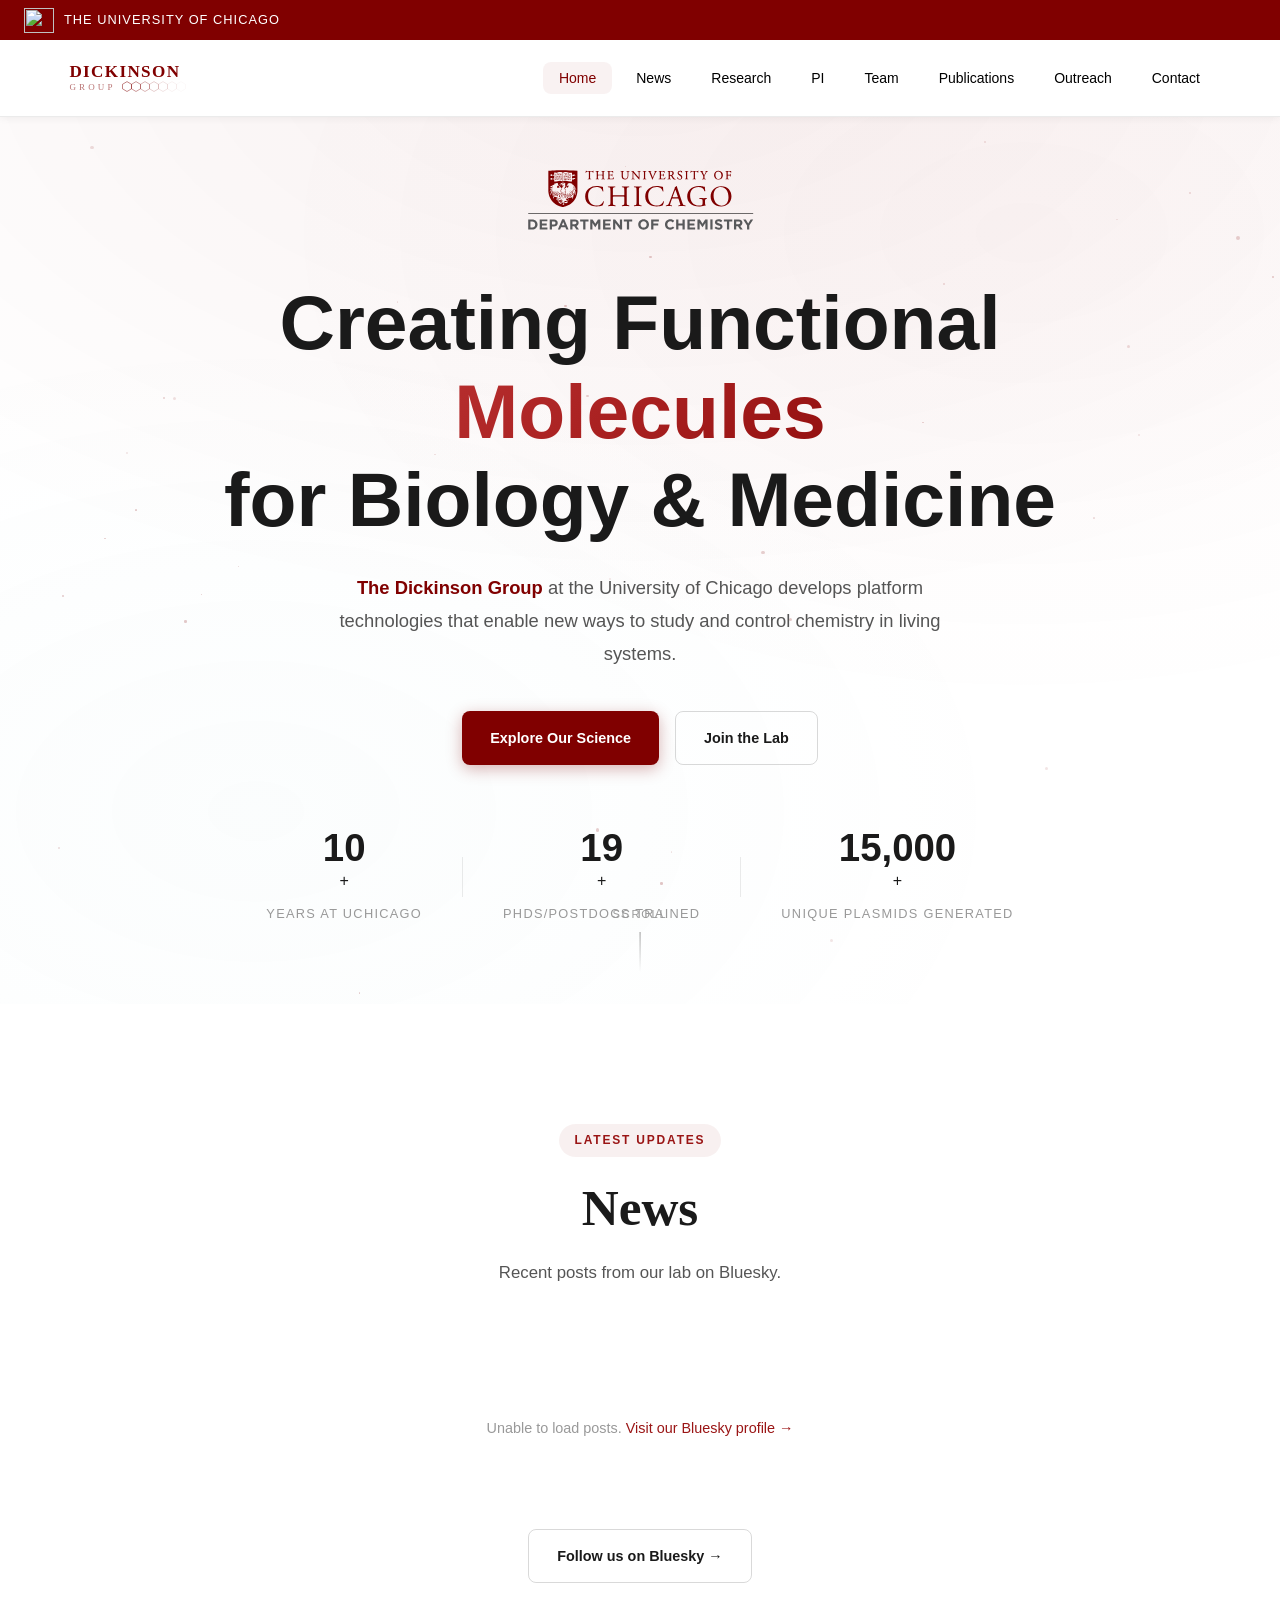
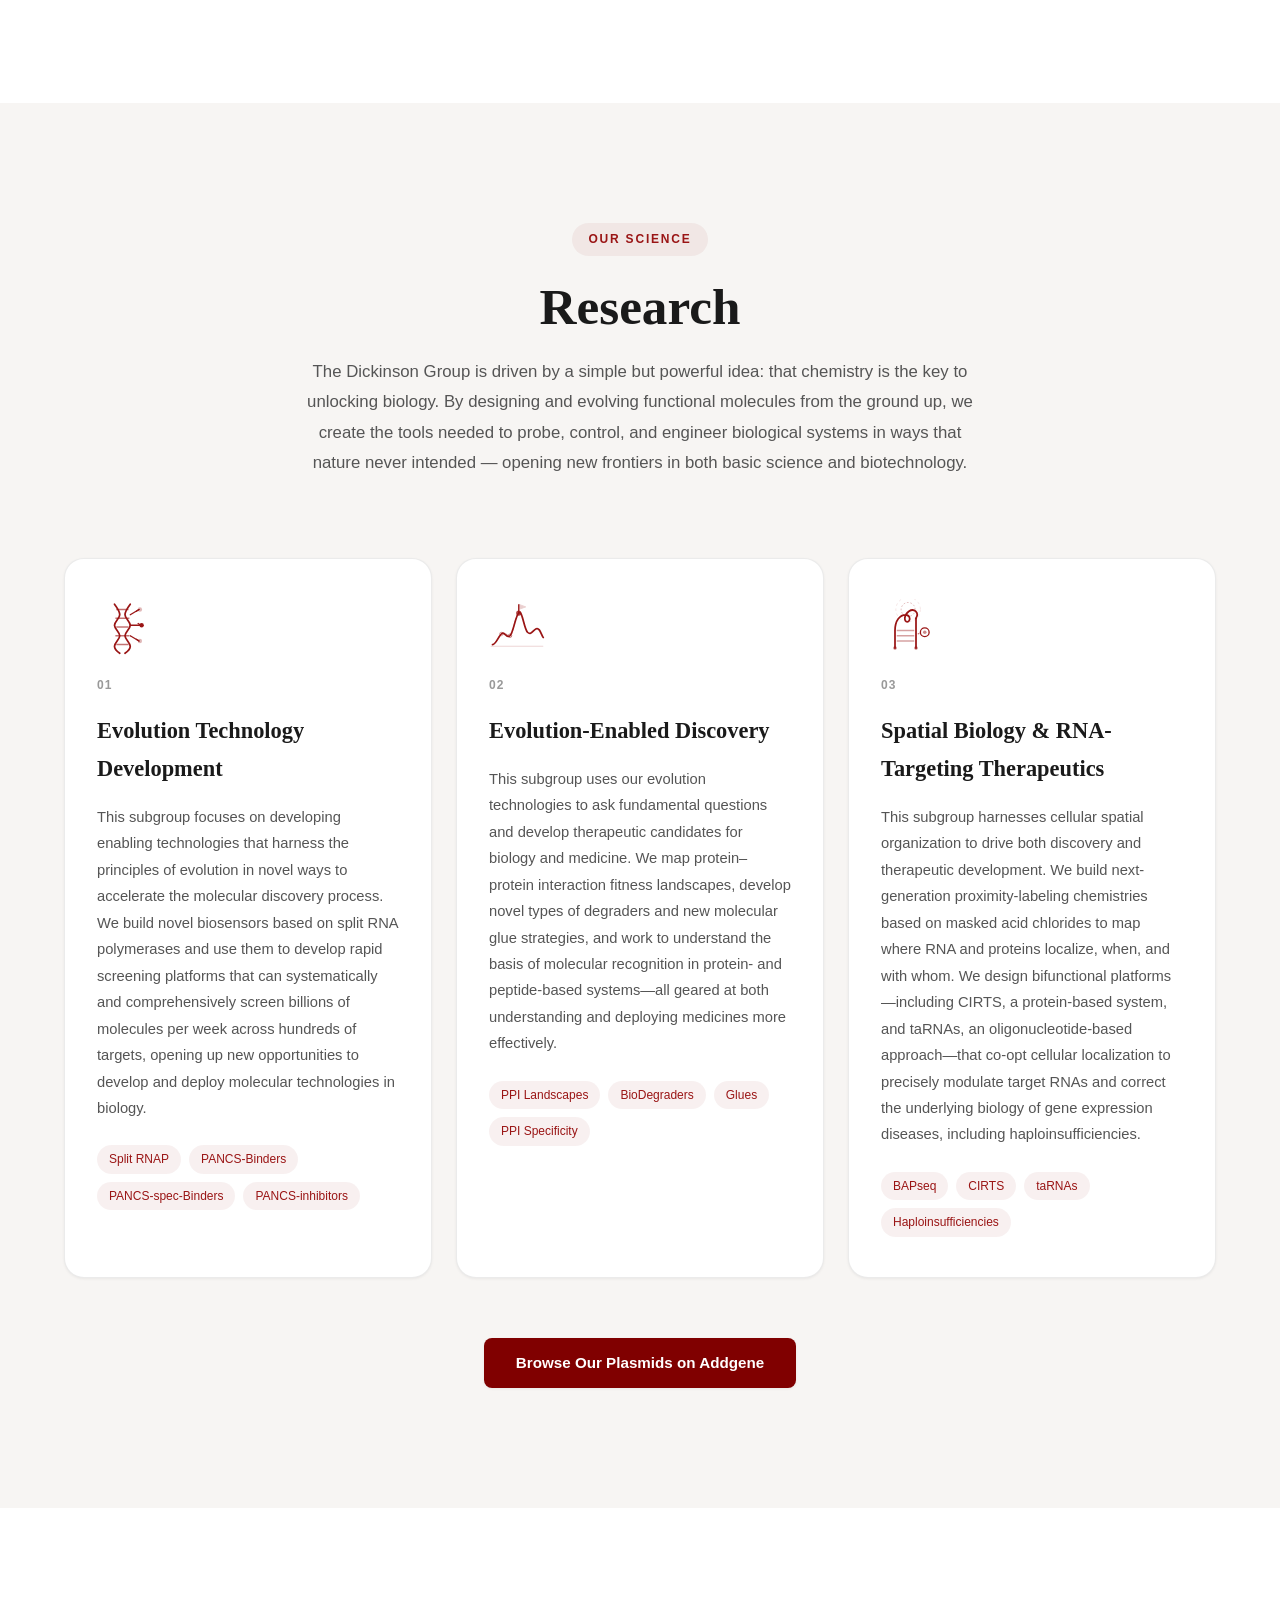
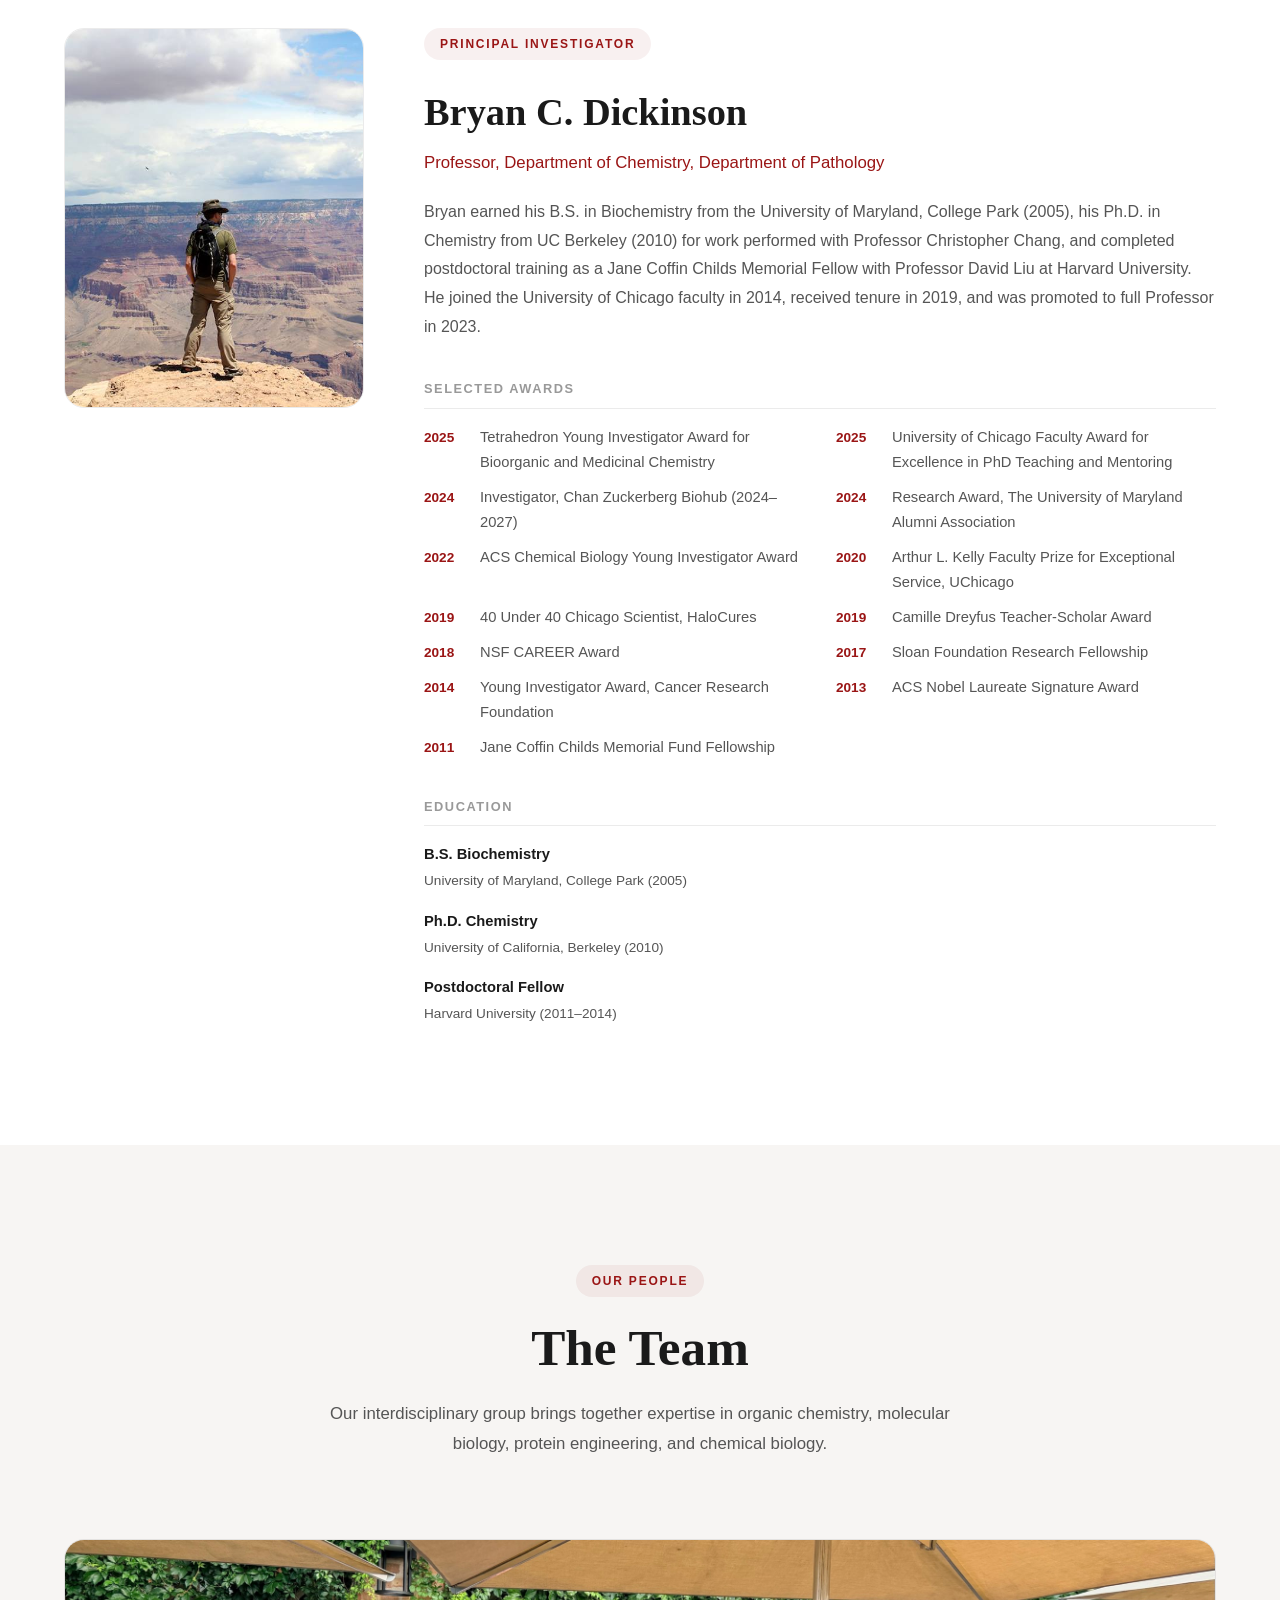
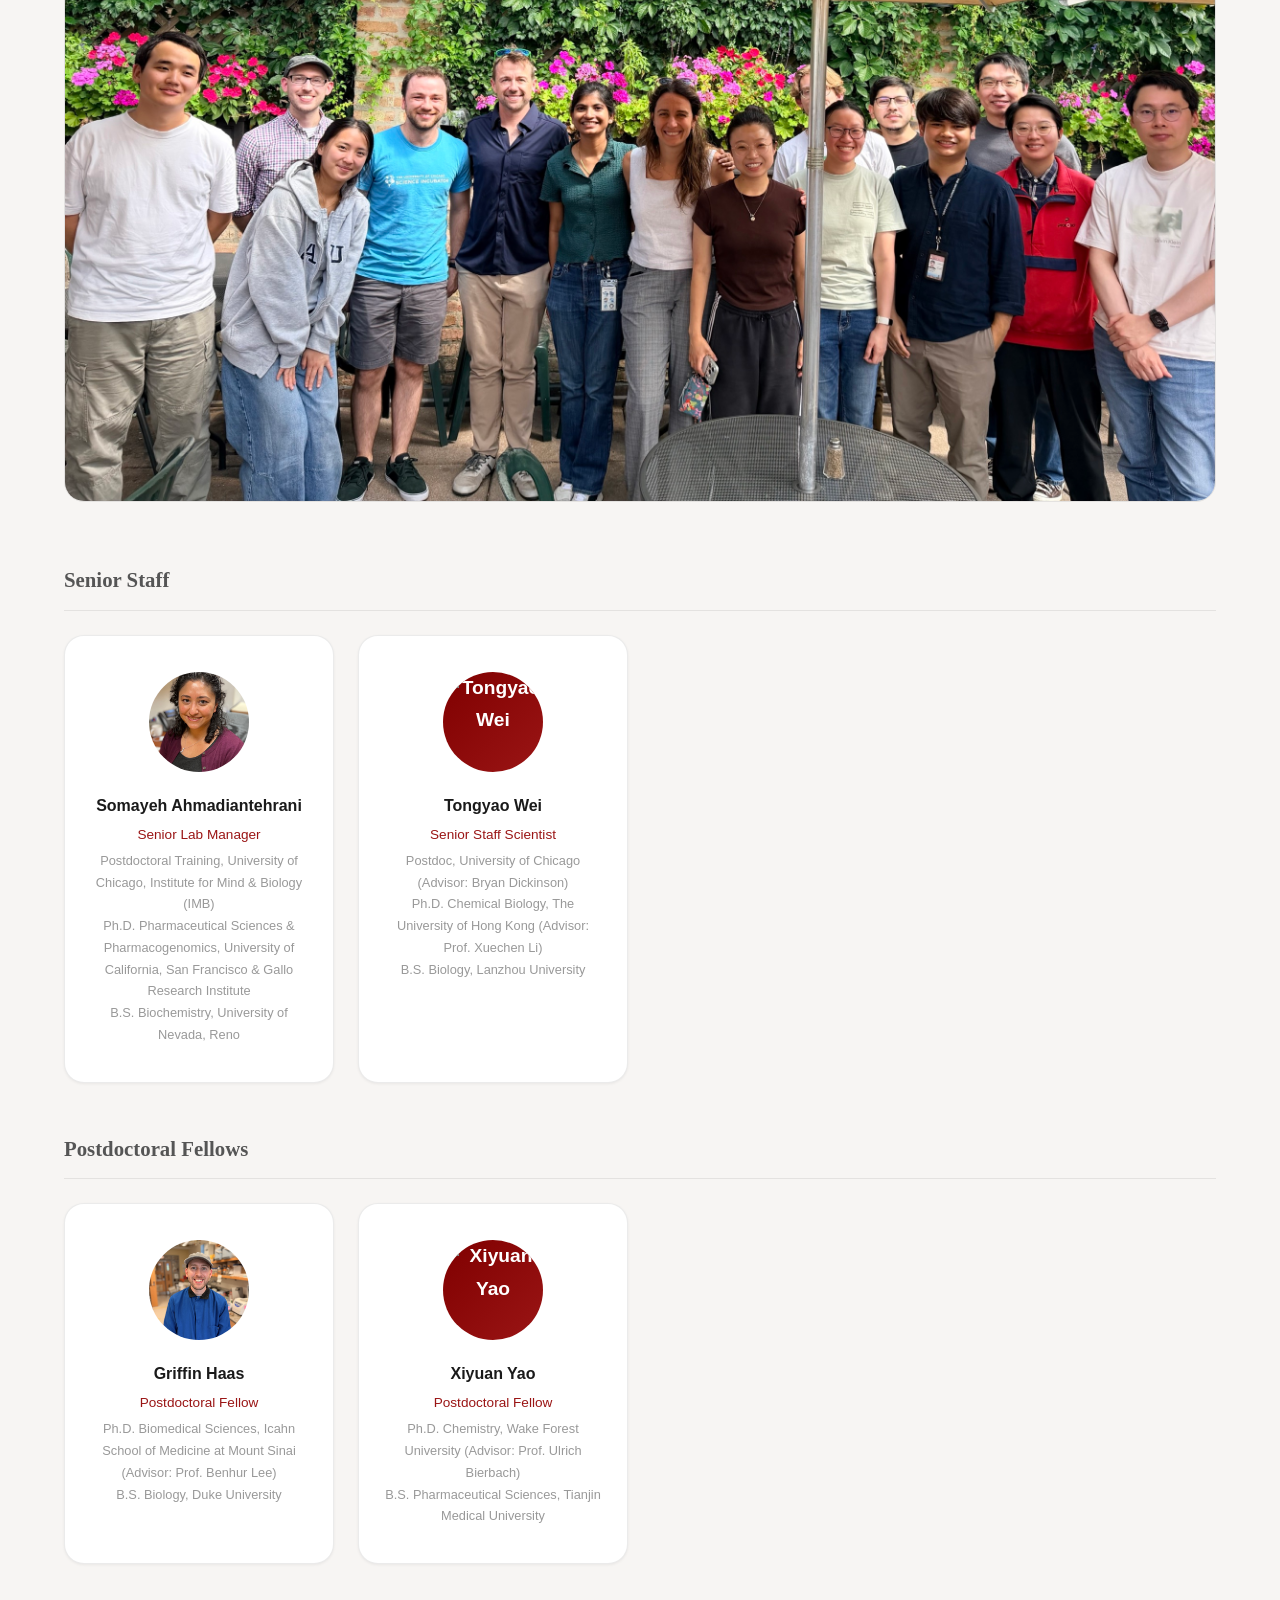
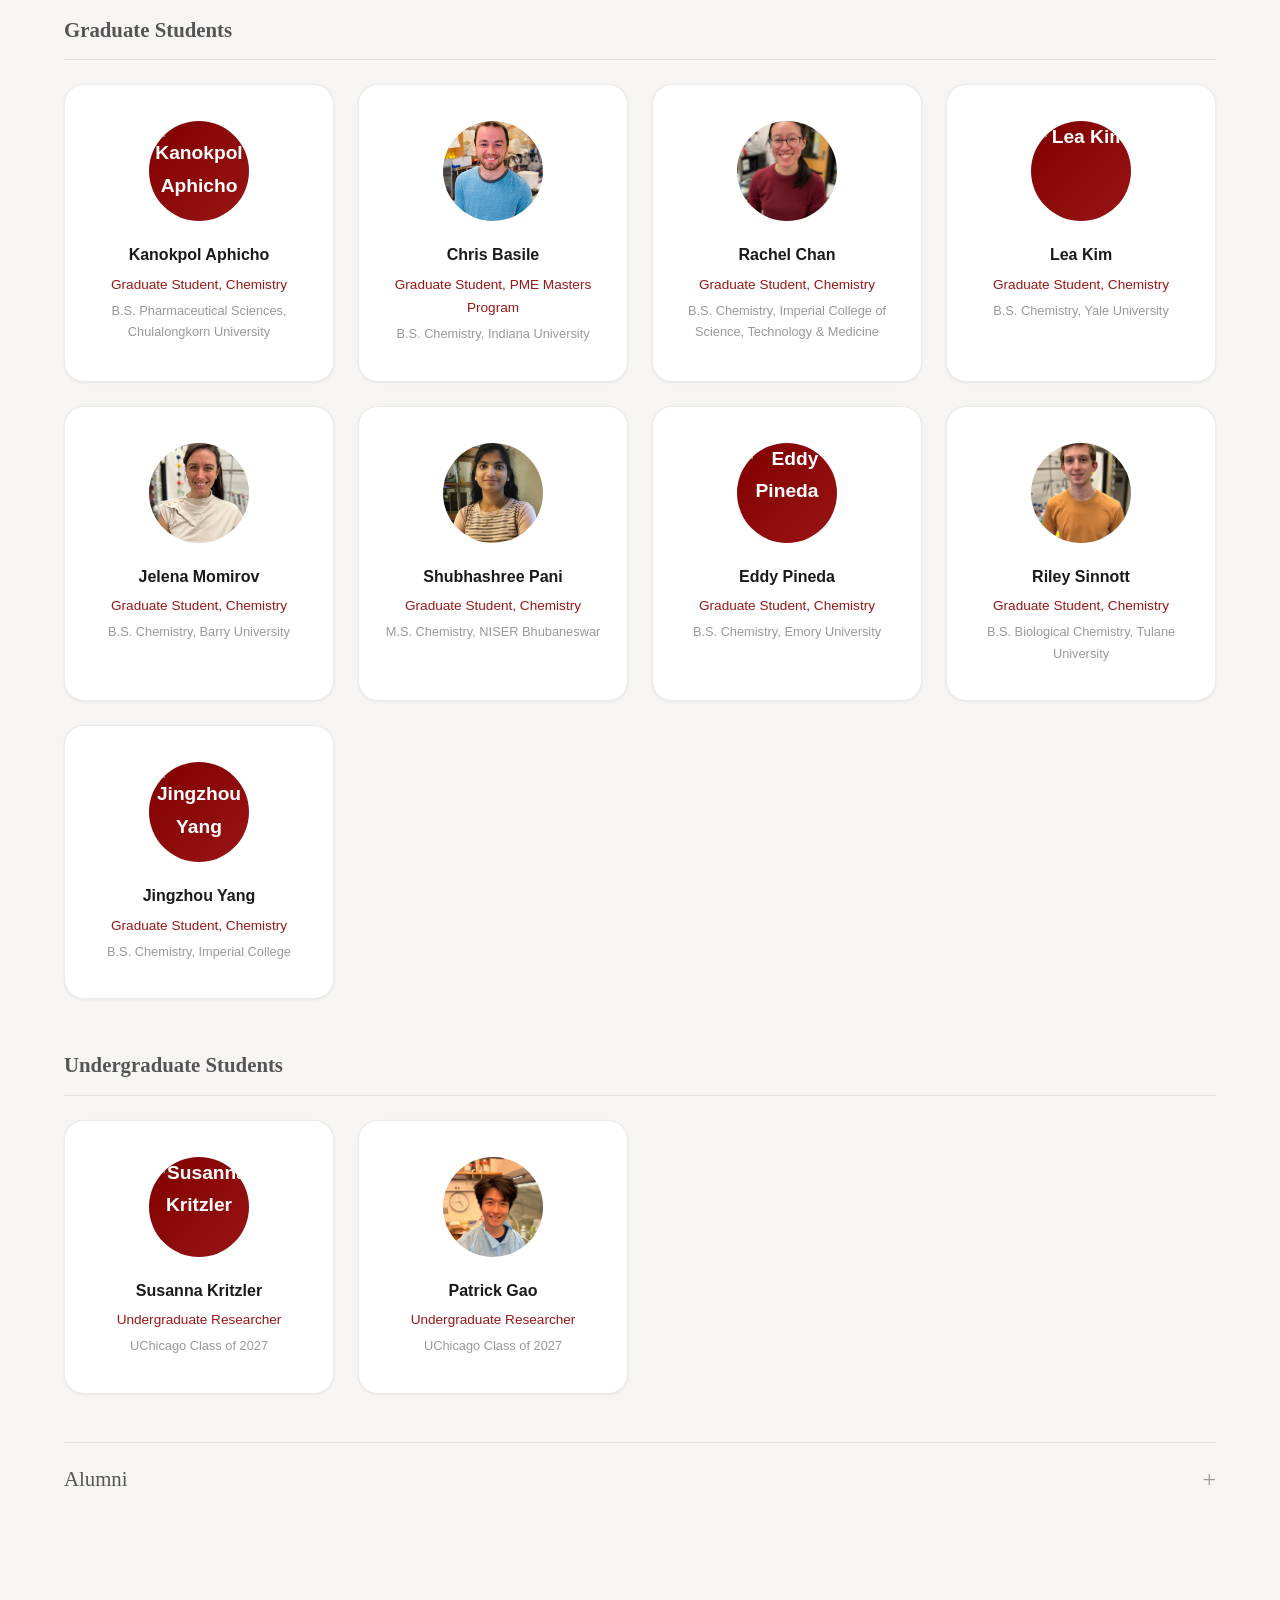
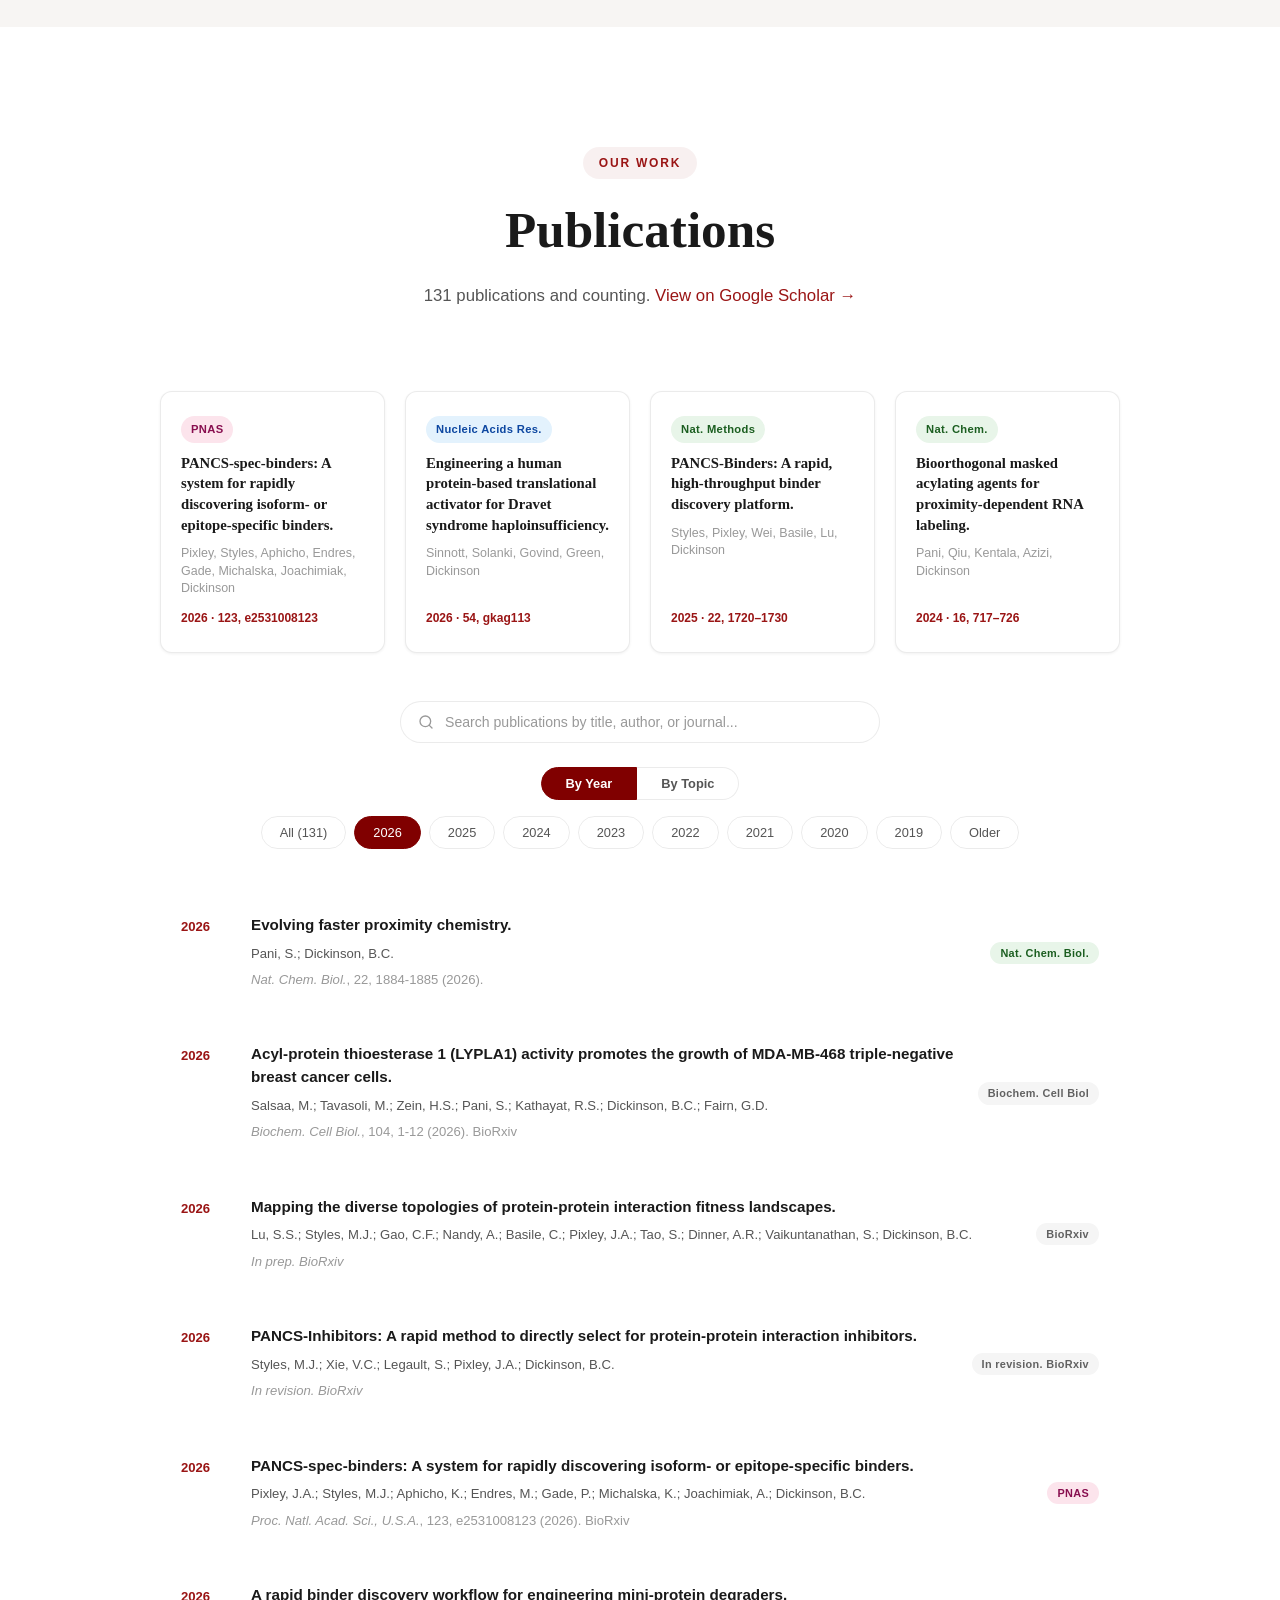
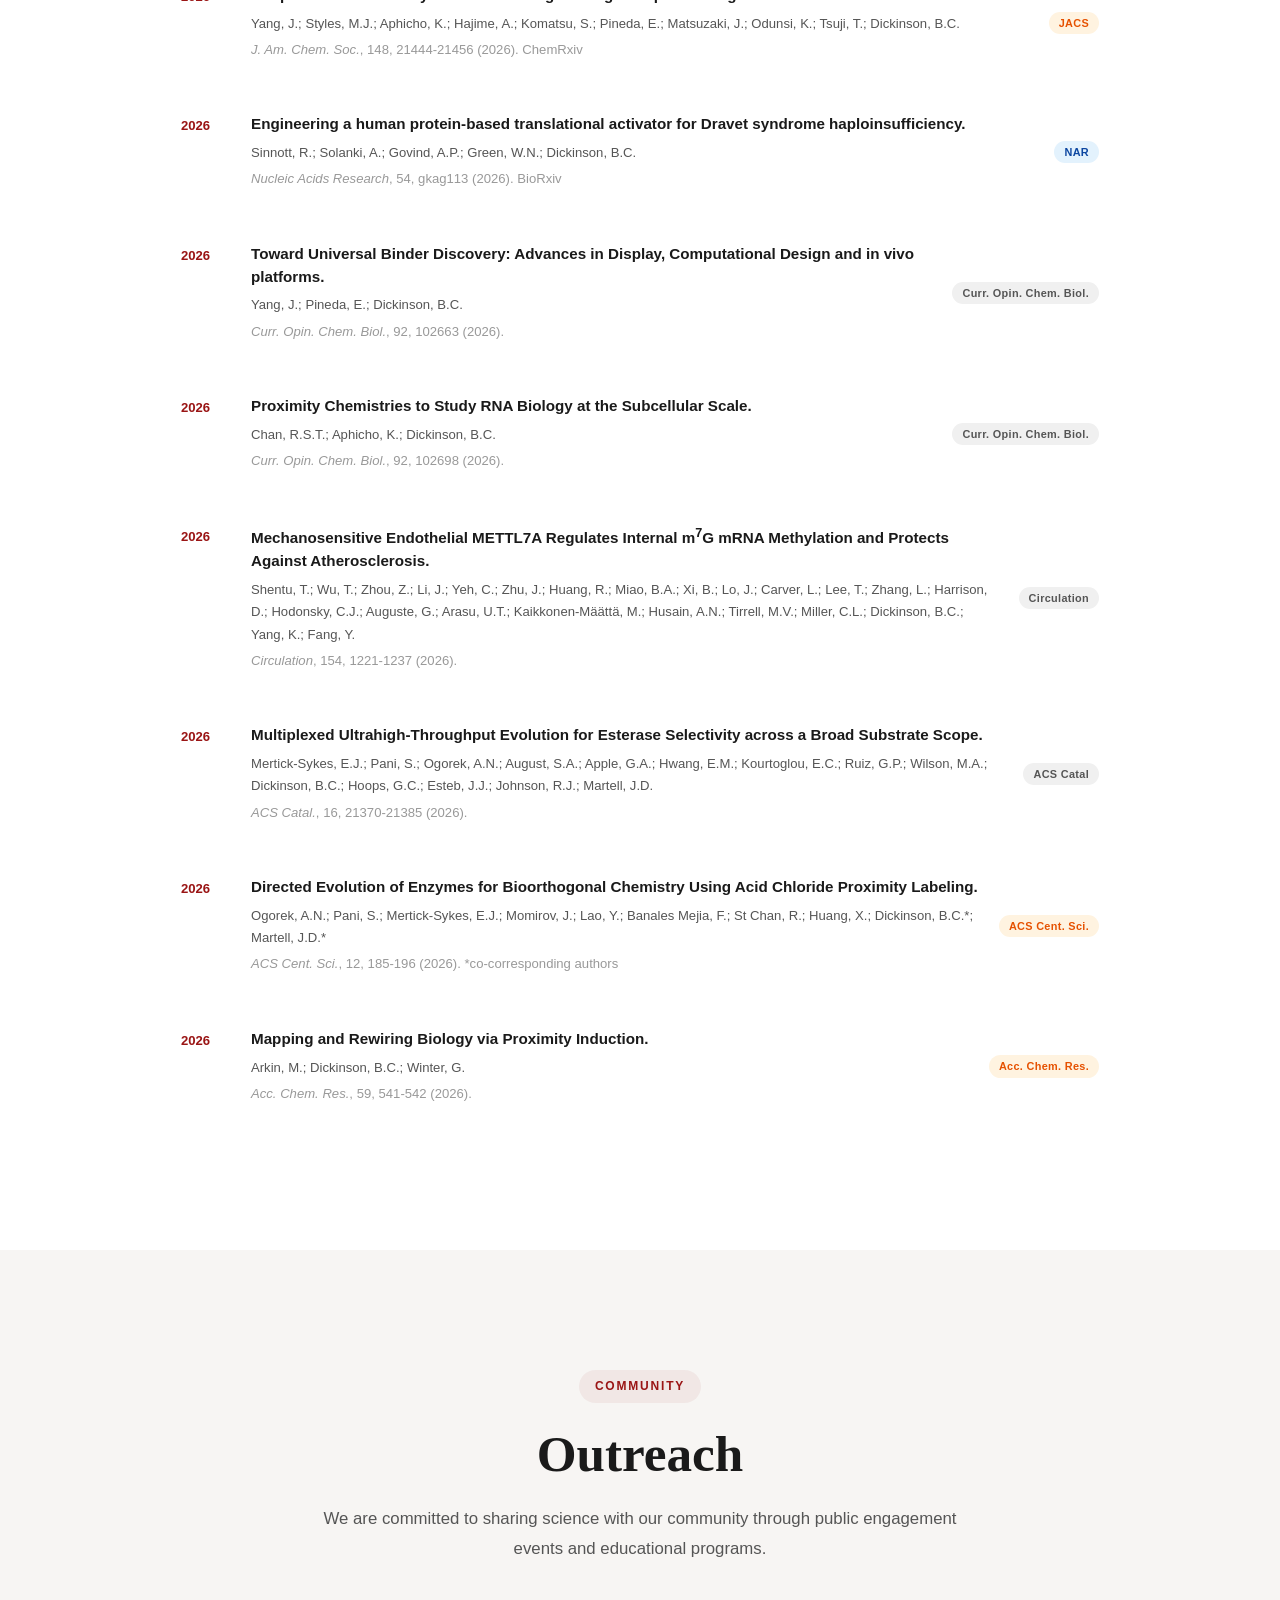
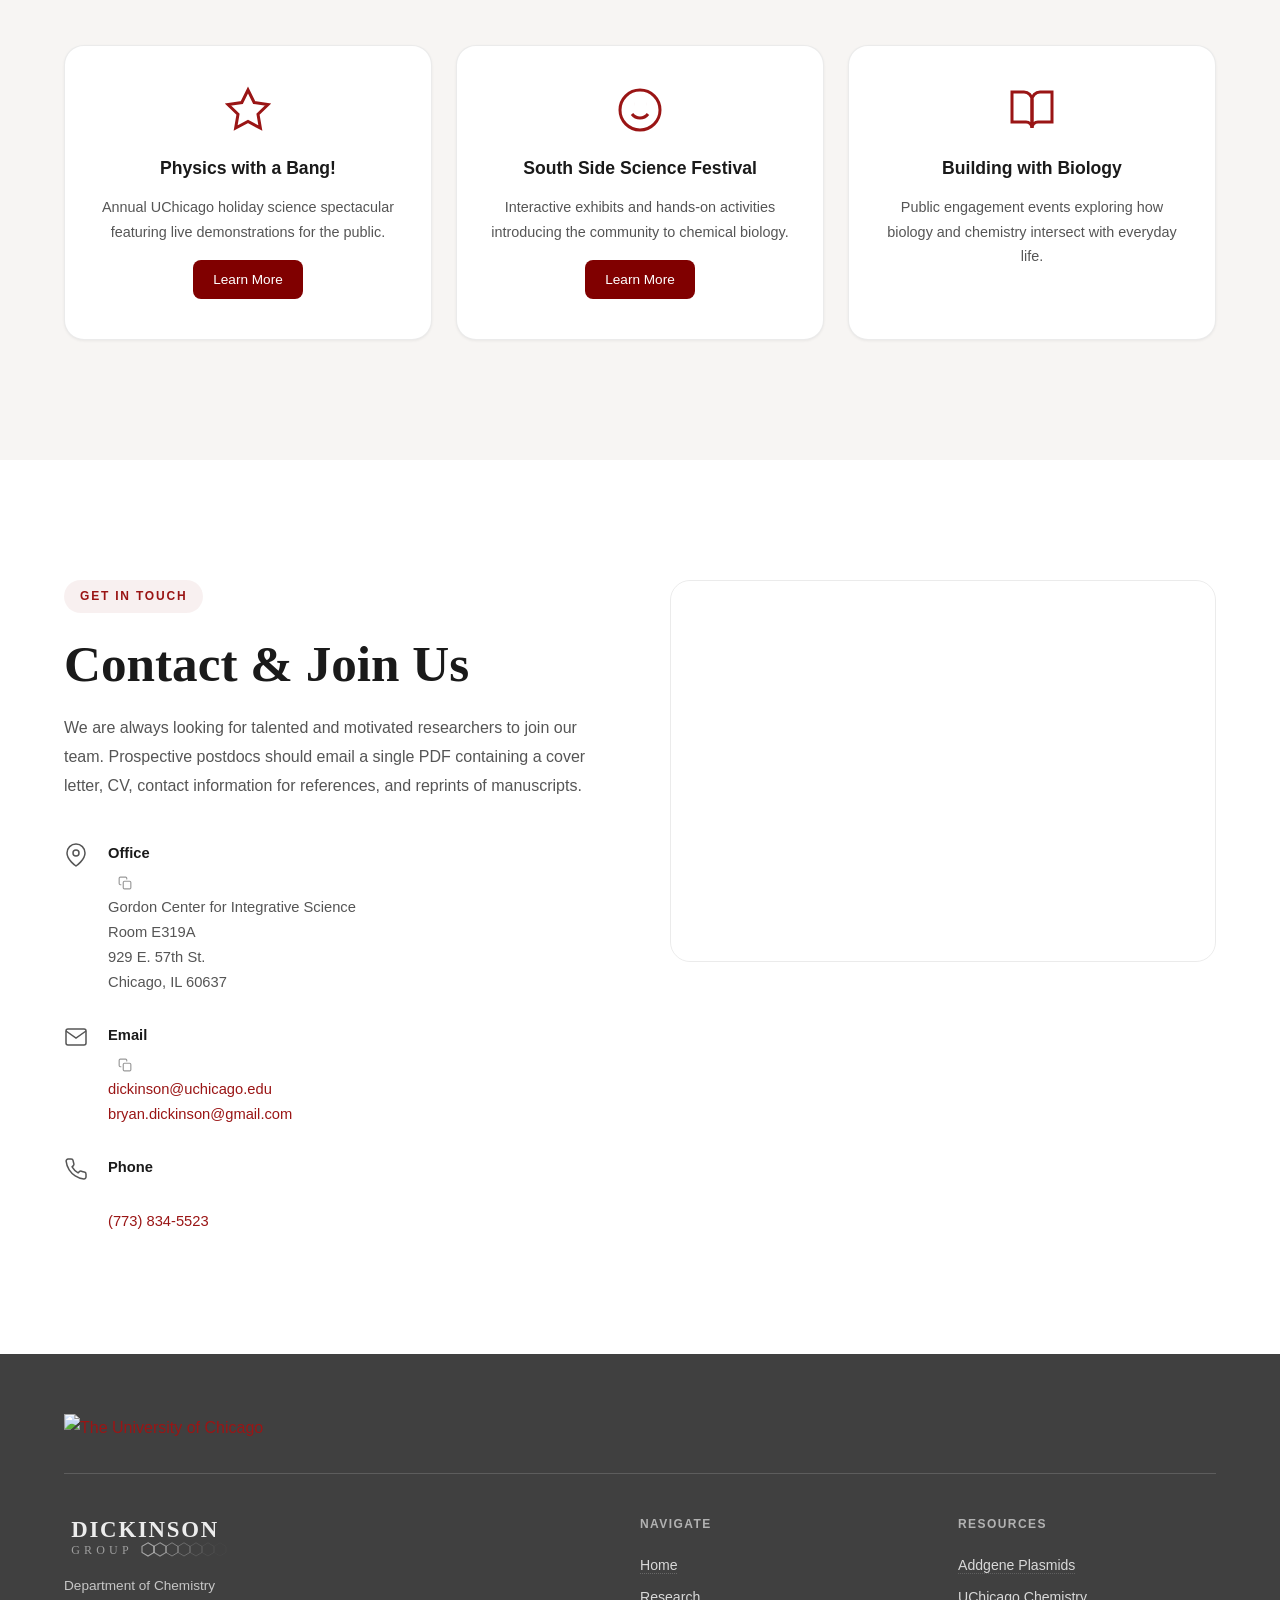
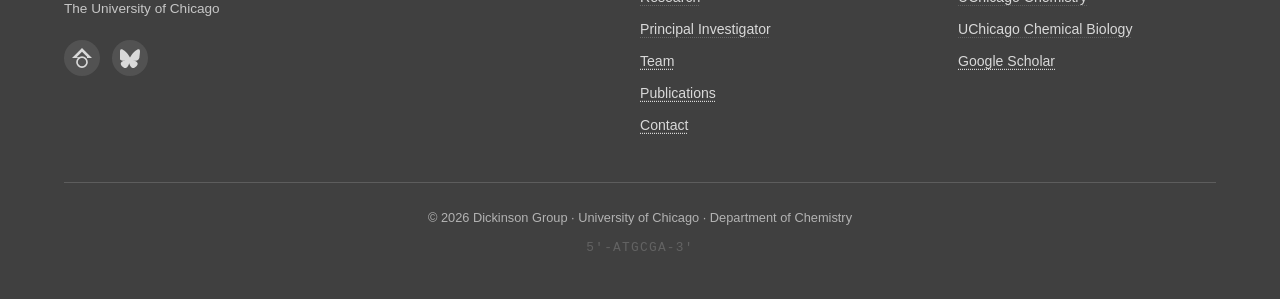
==== commit 47b09822: "Update Nat. Chem. Biol. News & Views with volume/pages" ====
--- a/index.html
+++ b/index.html
@@ -672,7 +672,7 @@
     <div class="pub-content">
         <h4 class="pub-title">Evolving faster proximity chemistry.</h4>
         <p class="pub-authors">Pani, S.; Dickinson, B.C.</p>
-        <p class="pub-journal"><em>Nat. Chem. Biol.</em> (2026).</p>
+        <p class="pub-journal"><em>Nat. Chem. Biol.</em>, 22, 1884-1885 (2026).</p>
     </div>
     </a>
 </article>
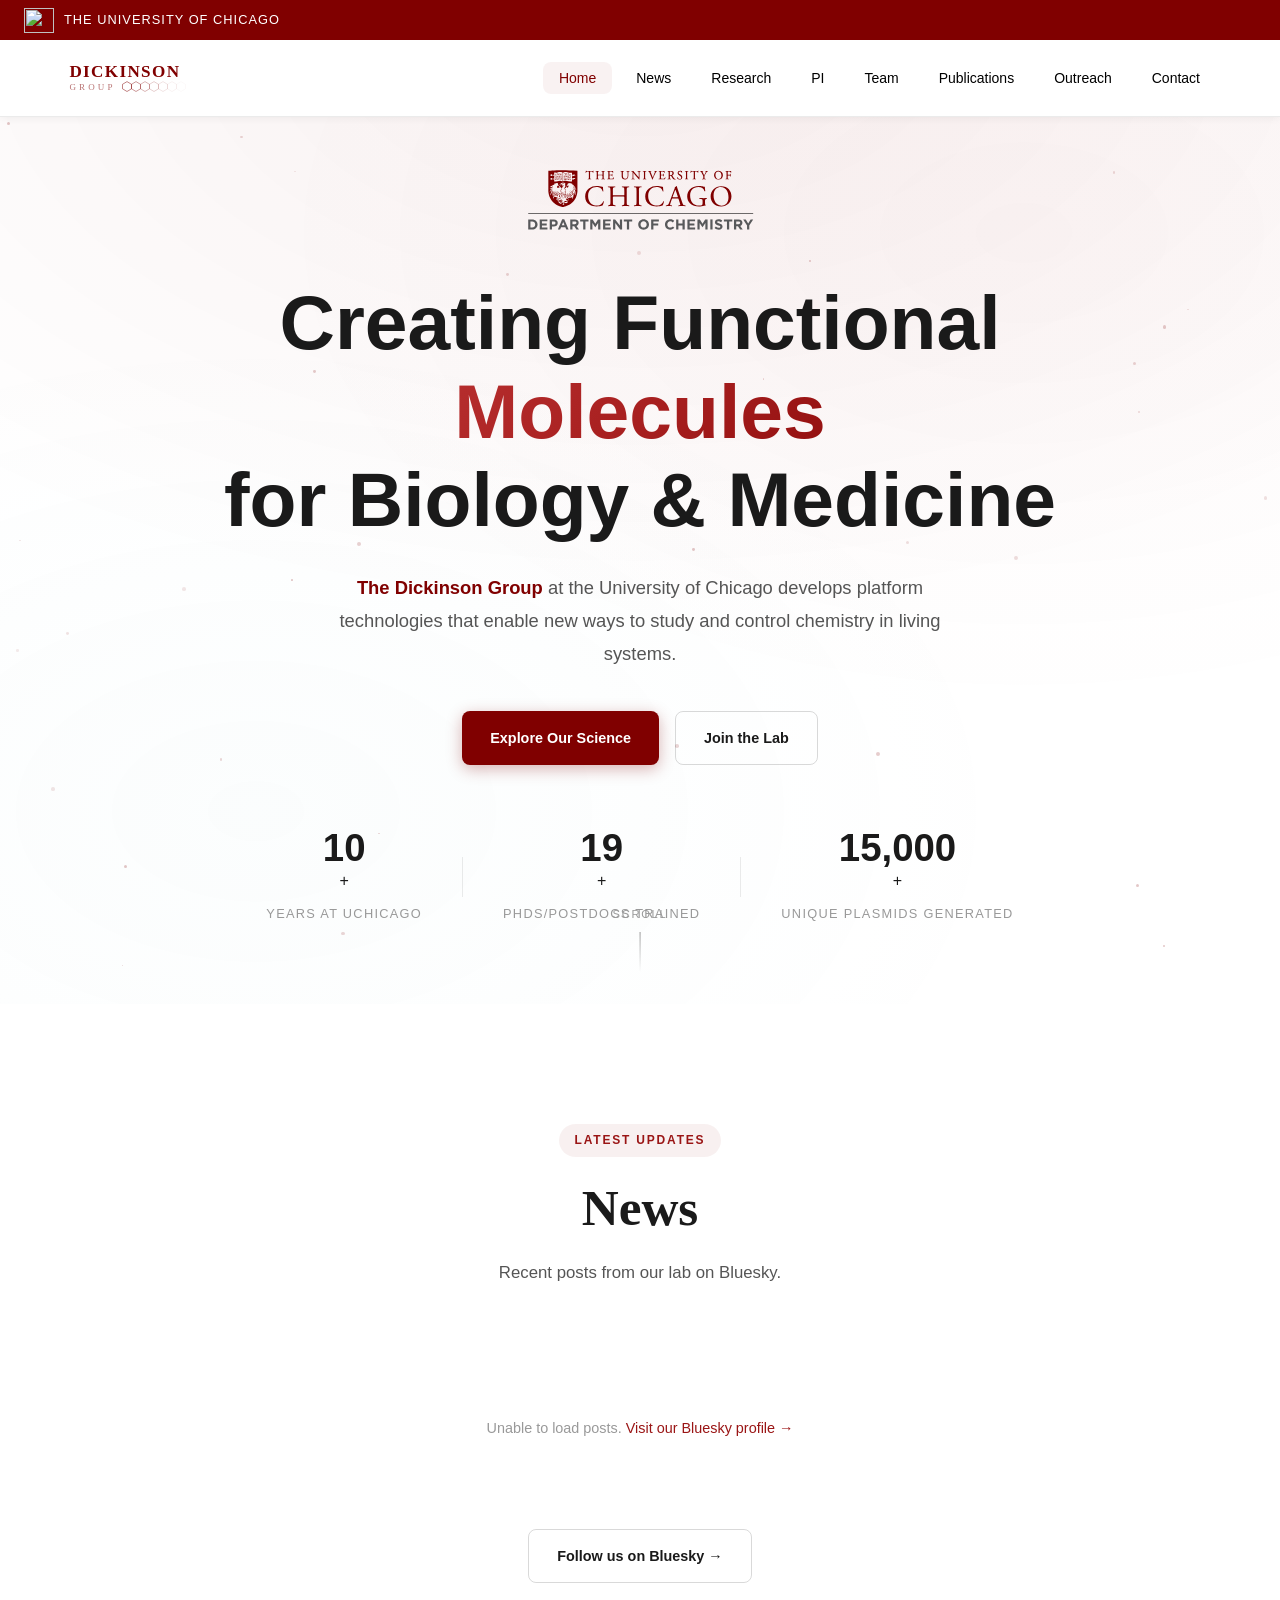
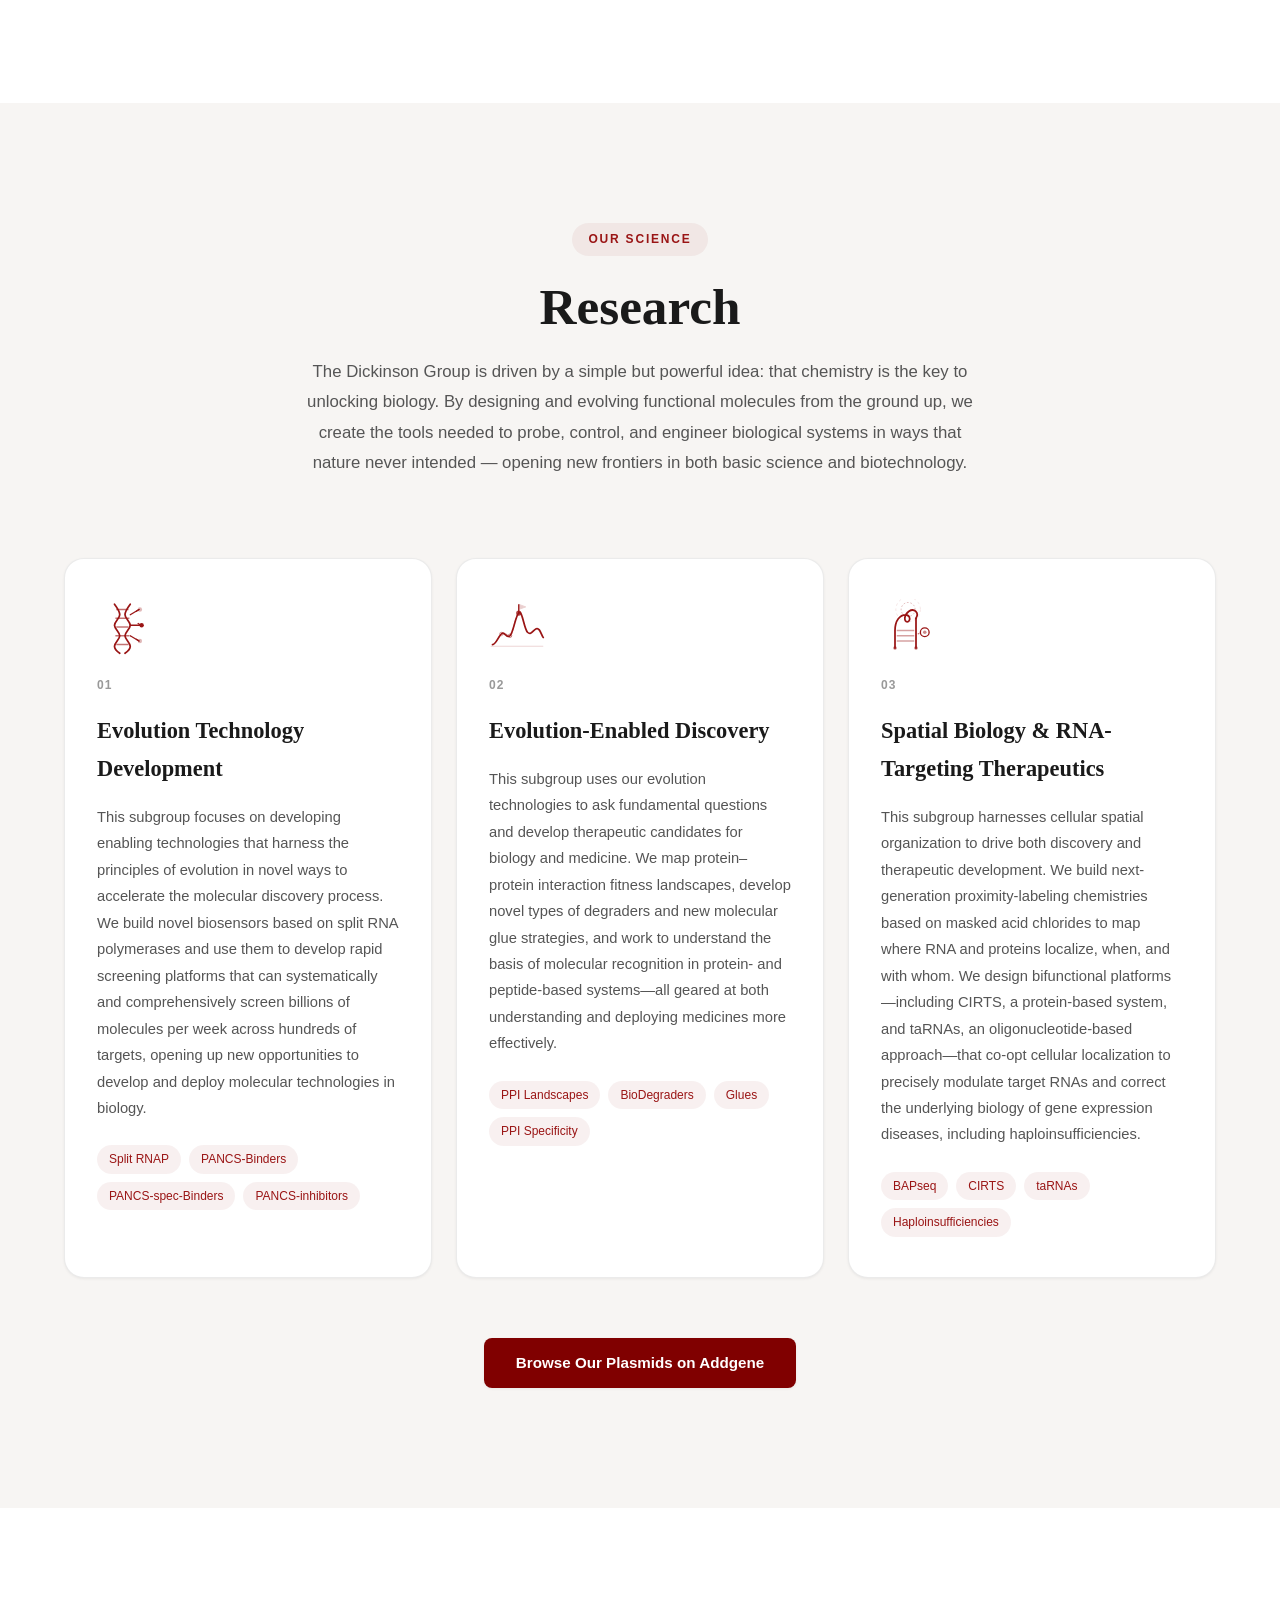
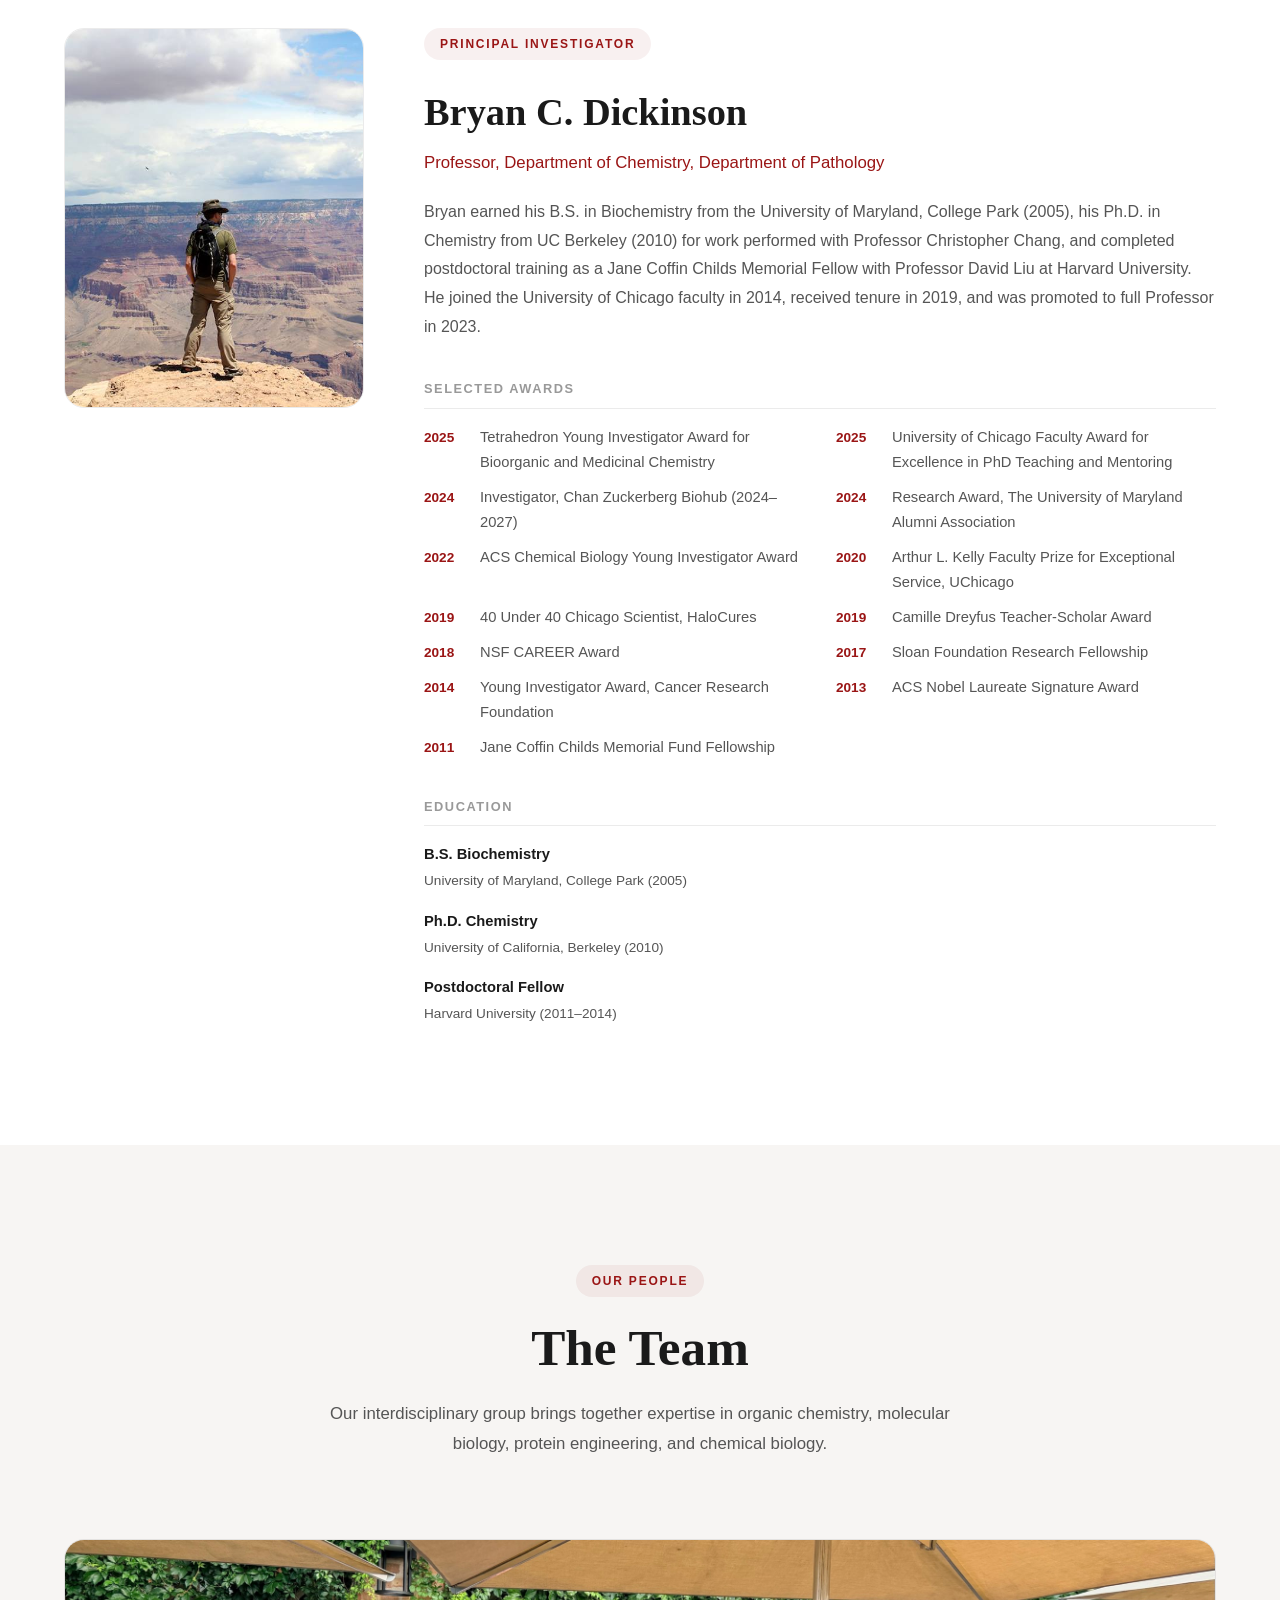
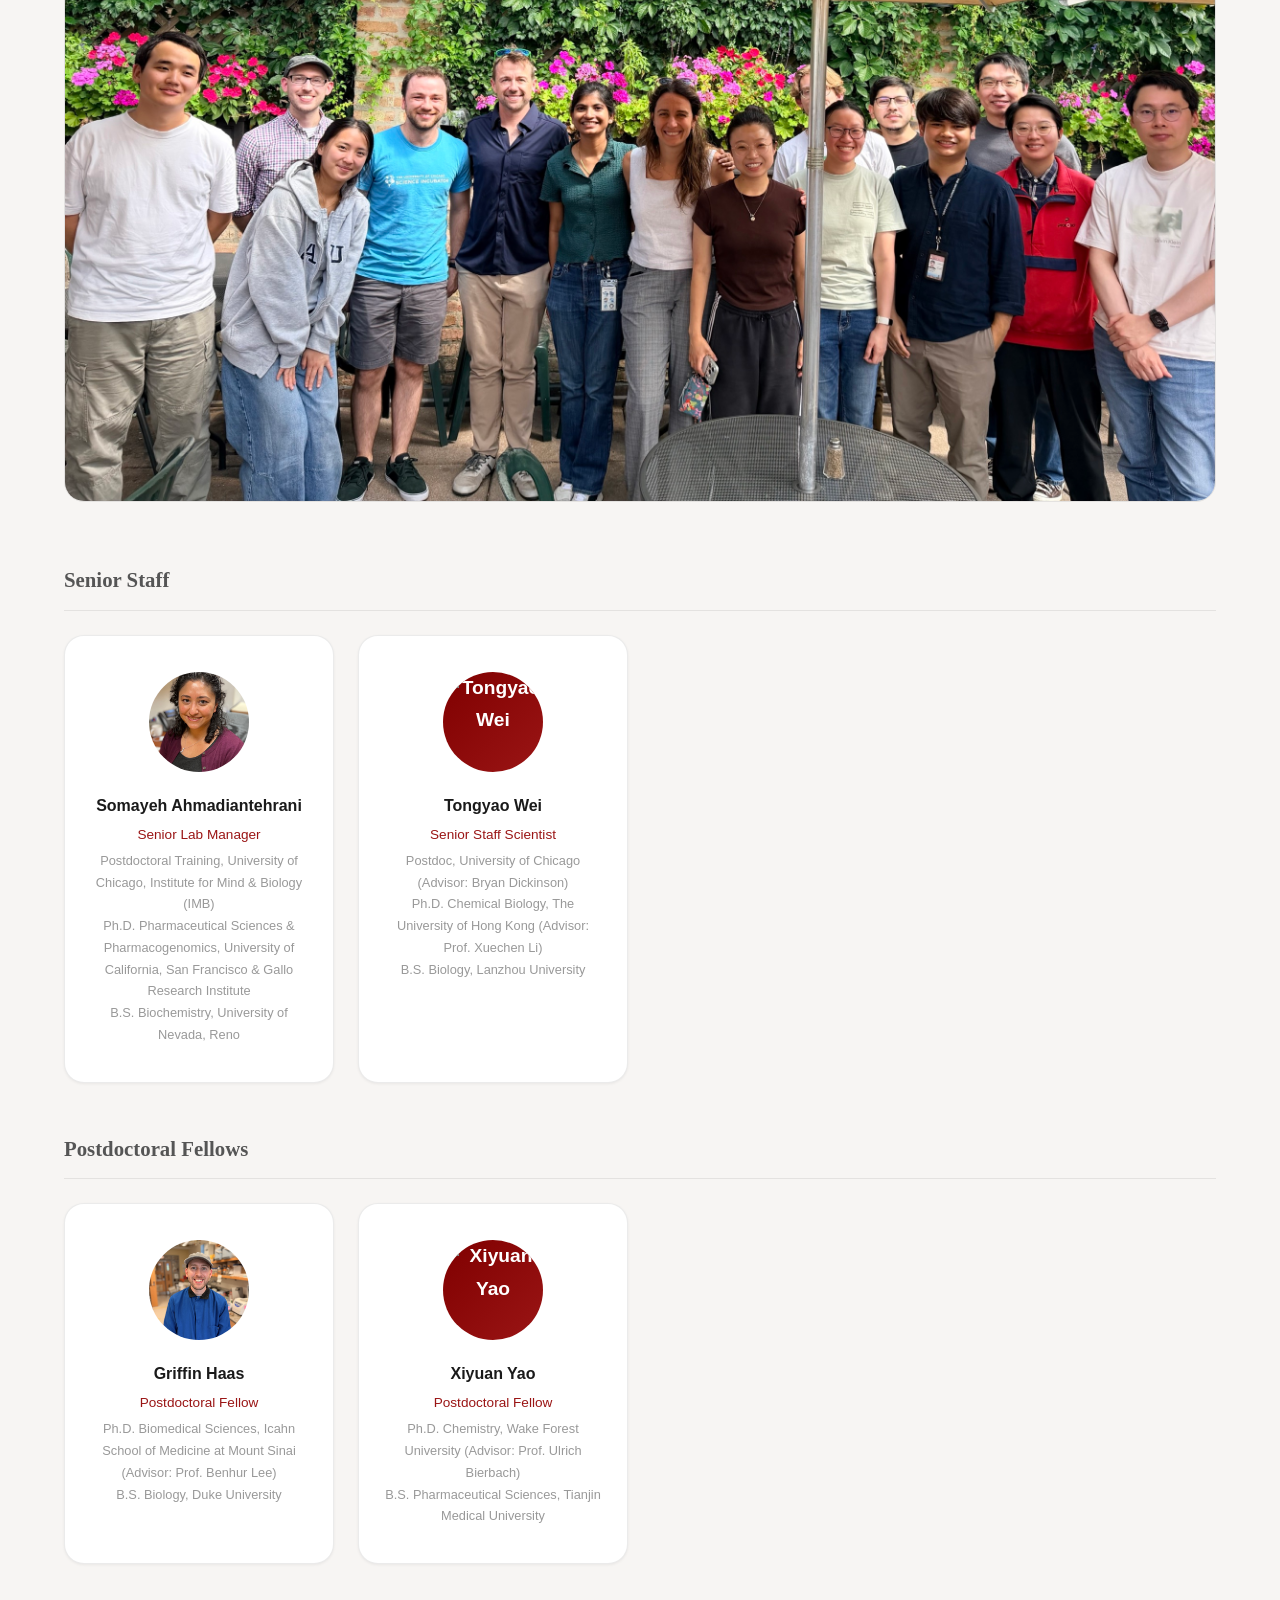
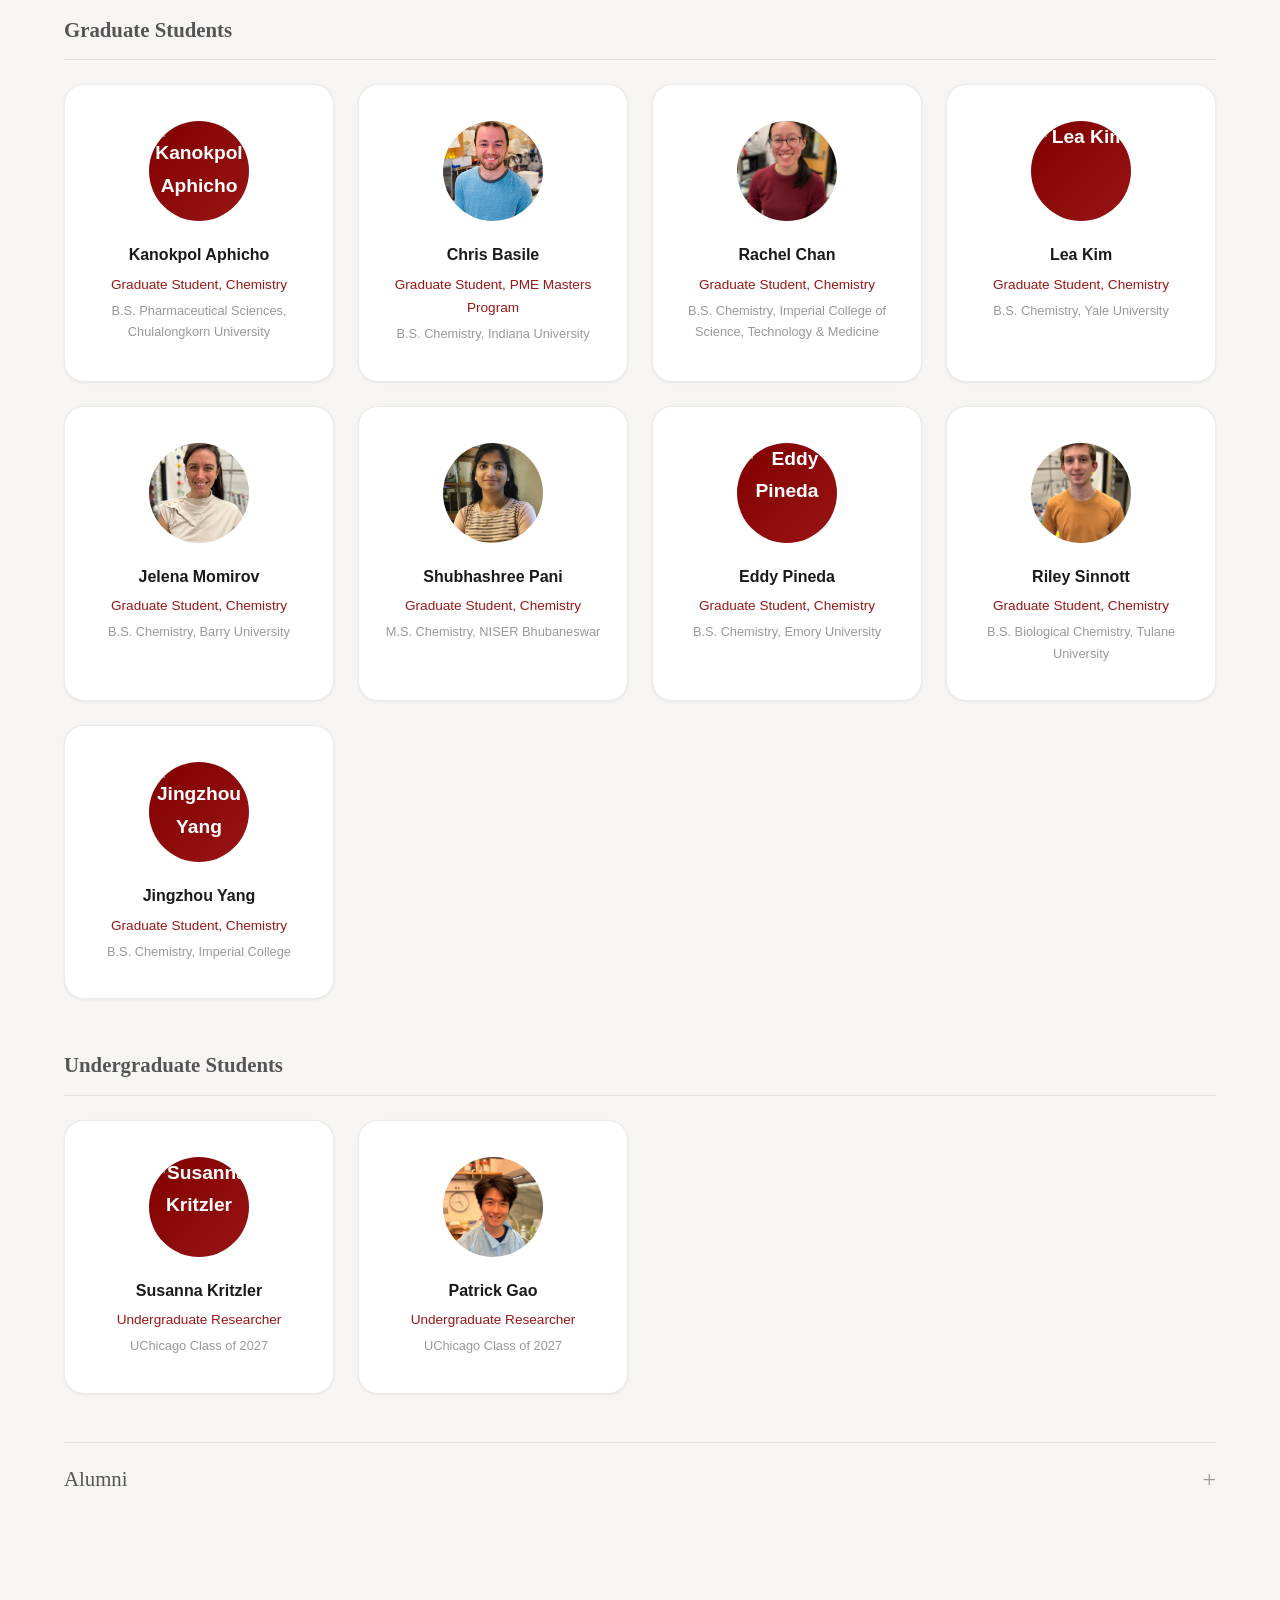
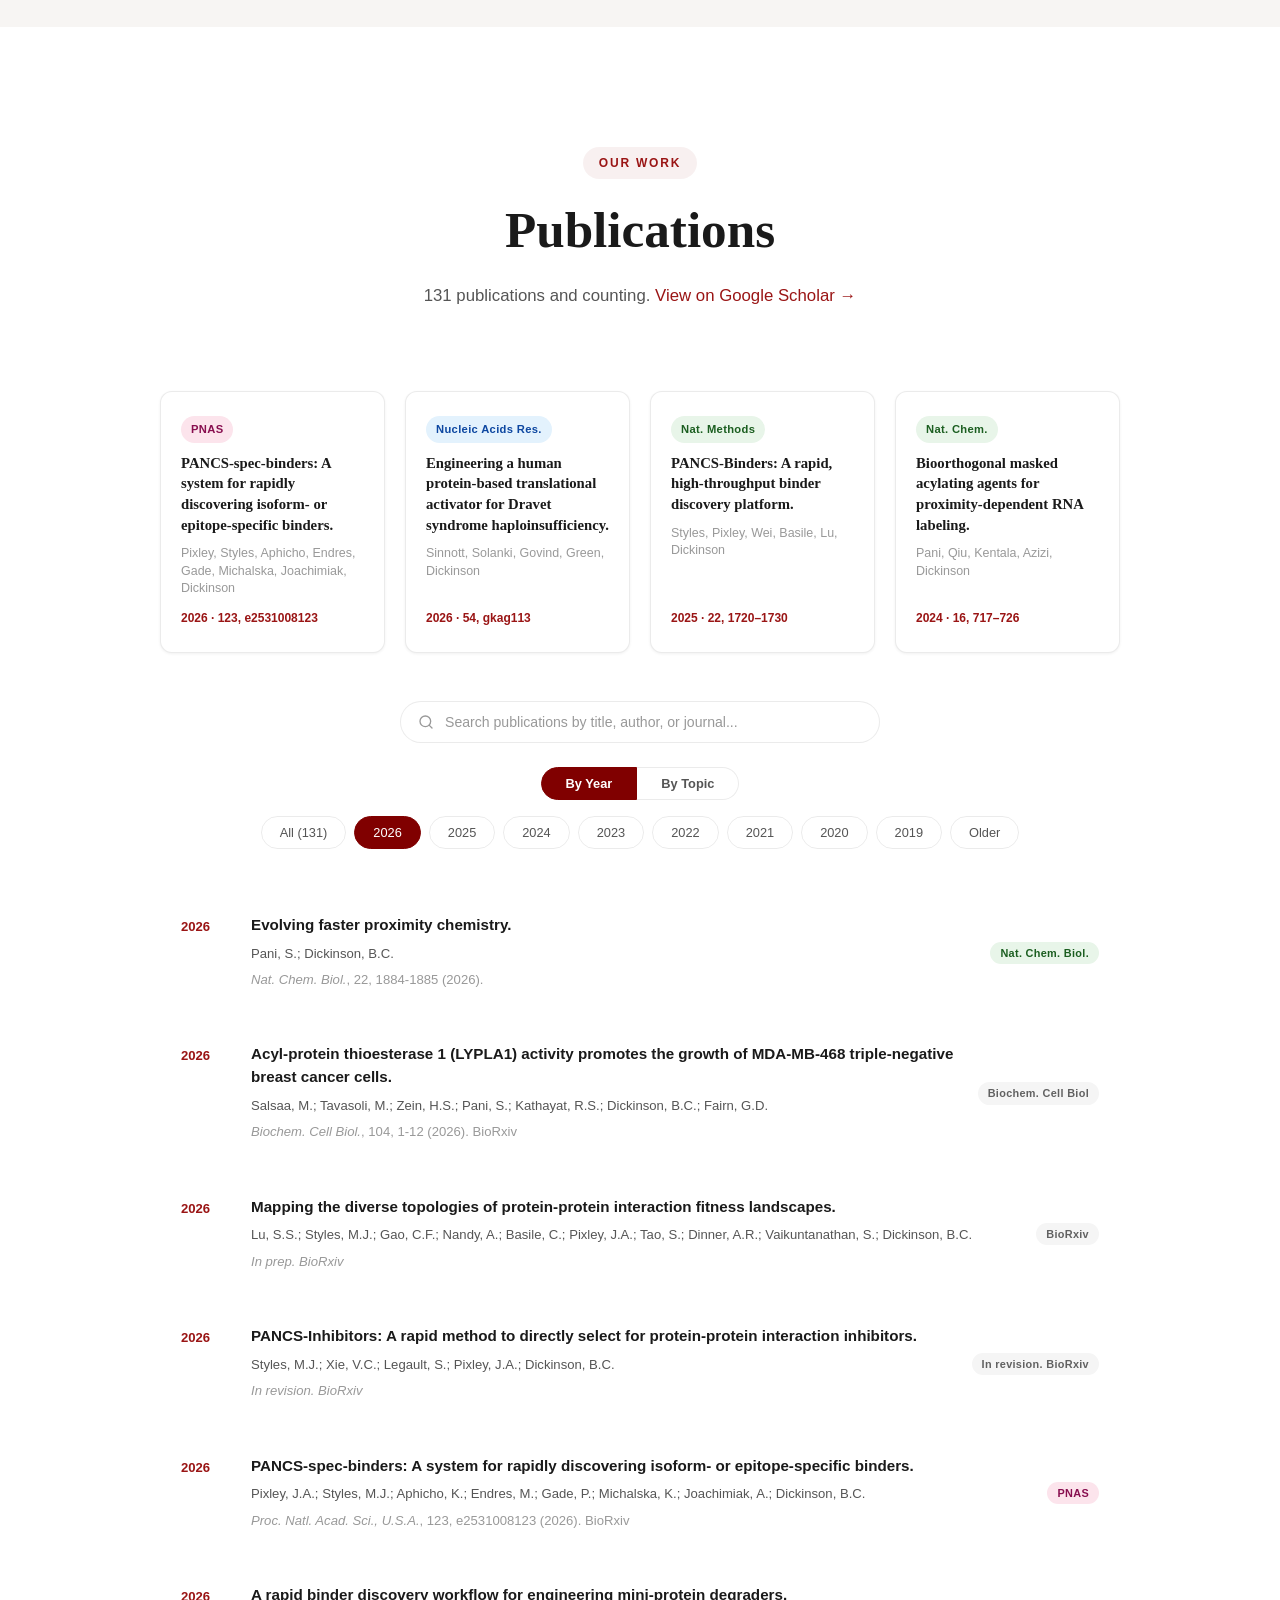
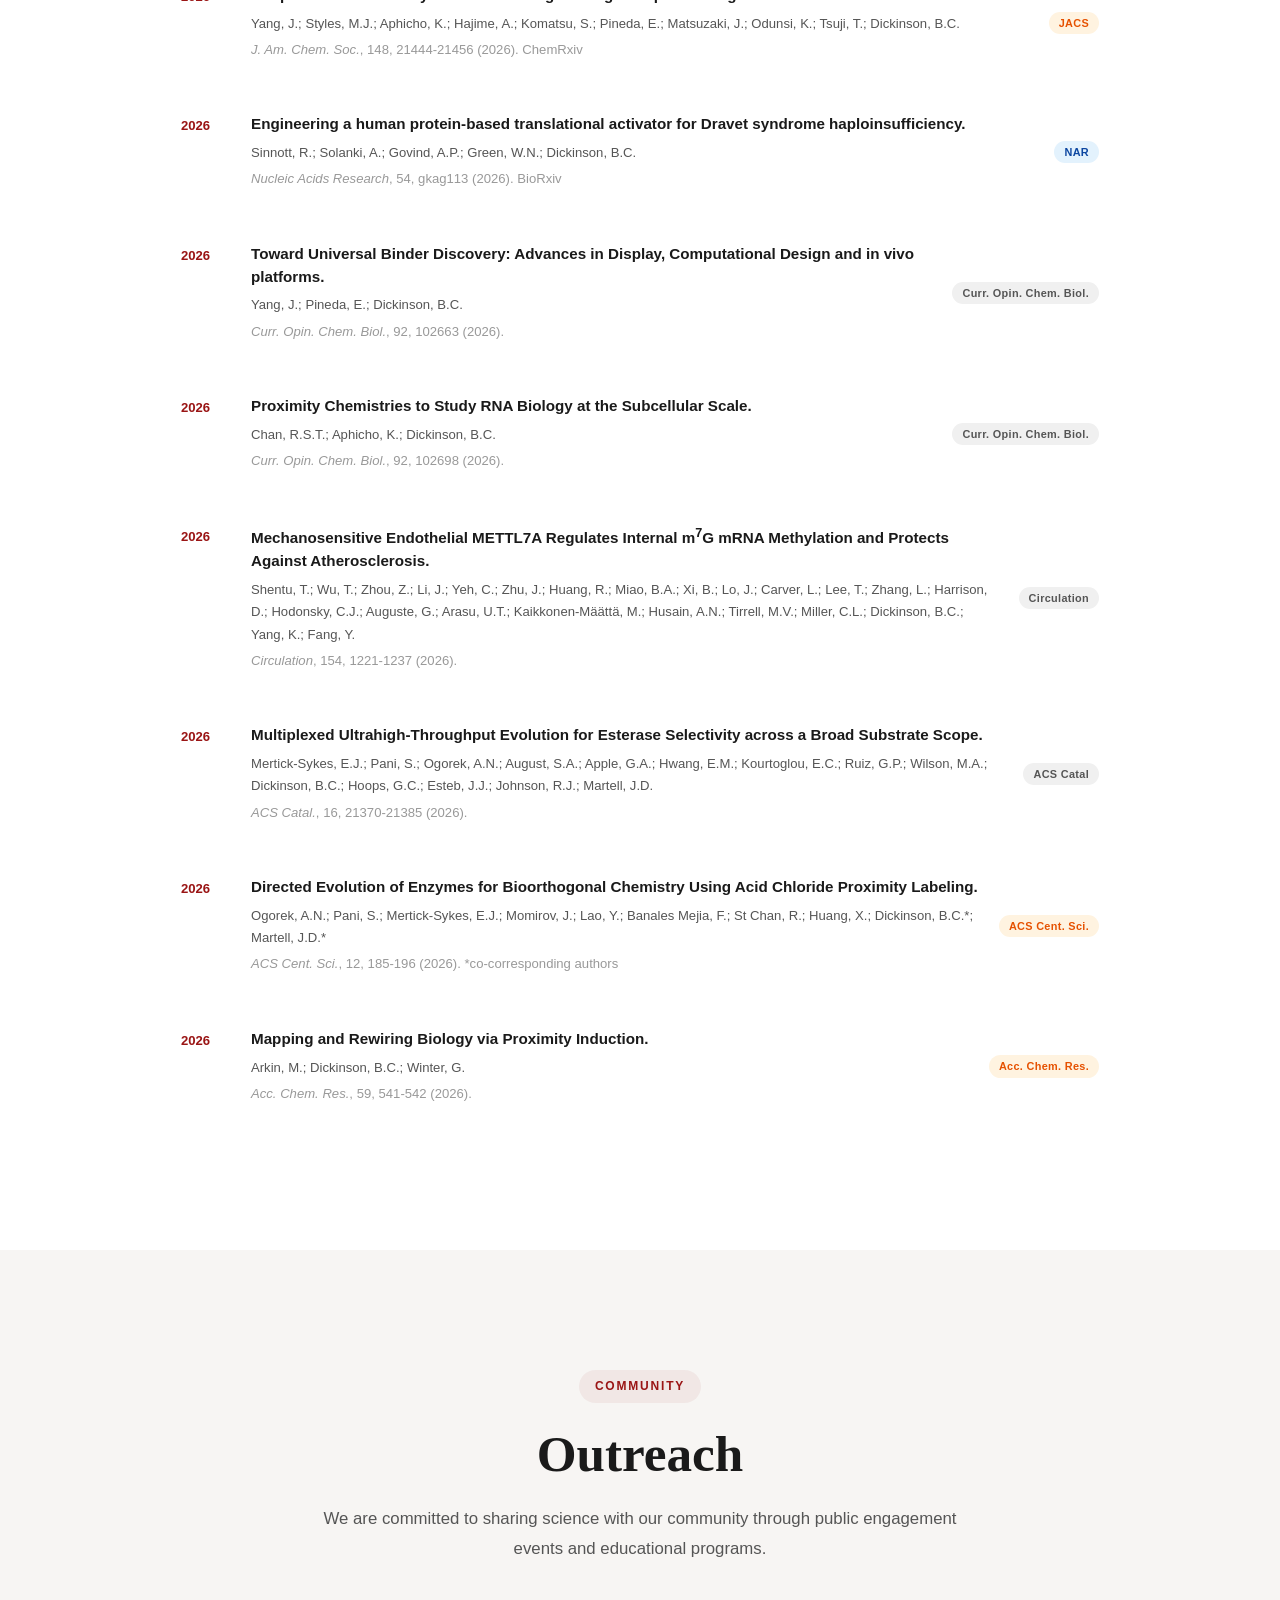
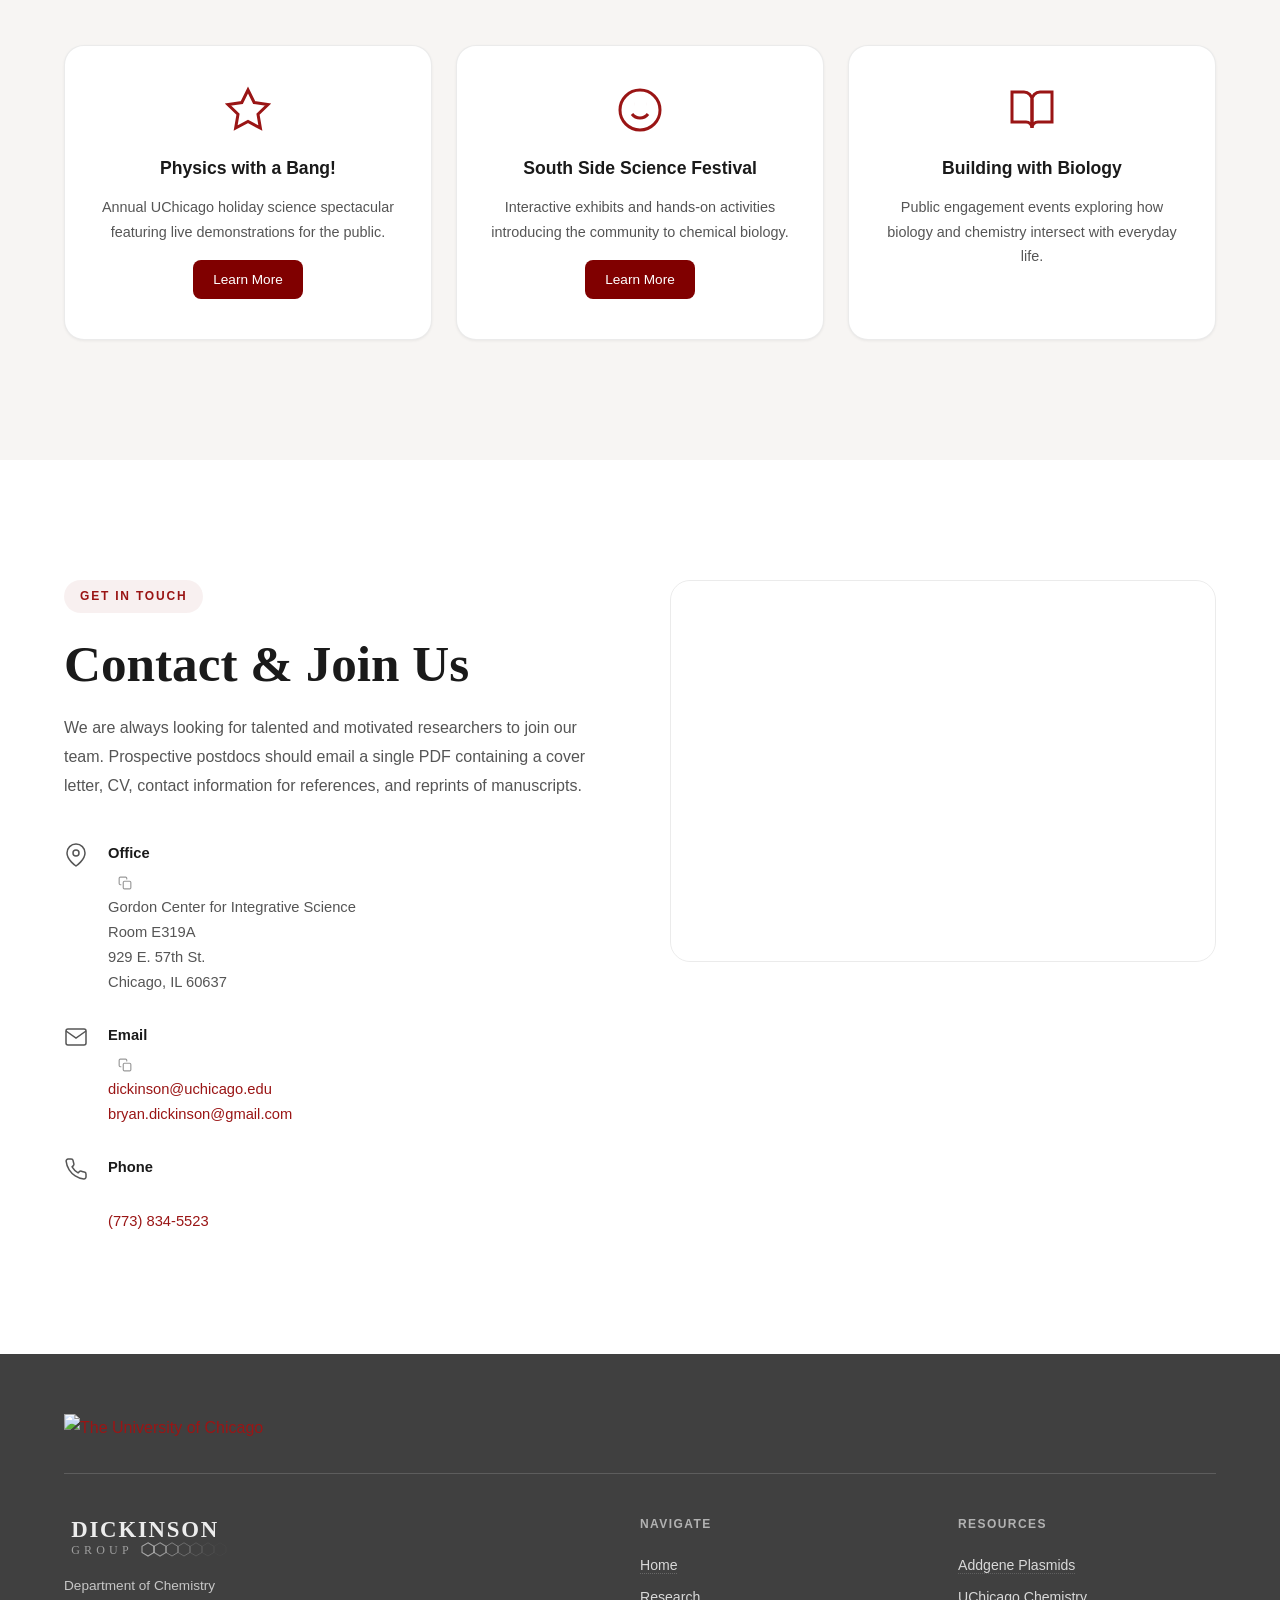
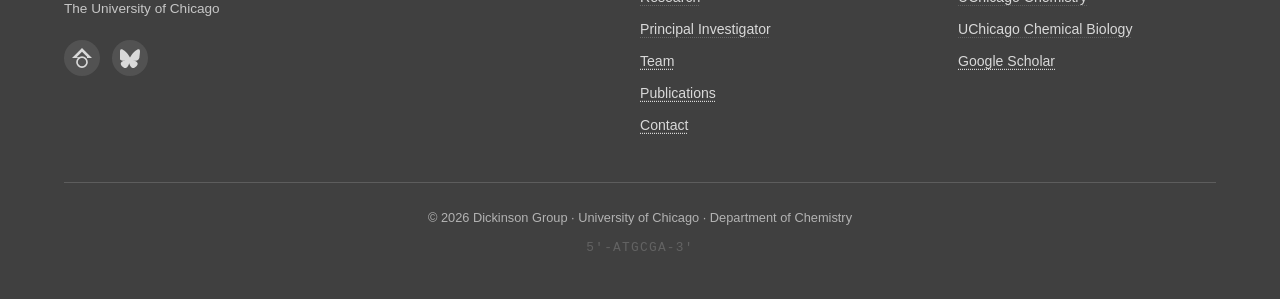
==== commit 51fdad64: "Fix citation errors (volumes, pages, years, typos)" ====
--- a/index.html
+++ b/index.html
@@ -914,7 +914,7 @@
     <div class="pub-content">
         <h4 class="pub-title">Expanding RNA editing toolkit using an IDR-based strategy.</h4>
         <p class="pub-authors">Di, M.; Lv, J.; Jing, Z.; Yang, Y.; Yan, K.; Wu, J.; Ge, J.; Rauch, S.; Dickinson, B.C.*; Chu, T.*</p>
-        <p class="pub-journal"><em>Mol. Ther. Nucleic Acids</em>, 25, 102190 (2024). *co-corresponding authors</p>
+        <p class="pub-journal"><em>Mol. Ther. Nucleic Acids</em>, 35, 102190 (2024). *co-corresponding authors</p>
     </div>
     </a>
 </article>
@@ -923,7 +923,7 @@
     <div class="pub-year">2024</div>
     <a class="pub-link" href="https://www.nature.com/articles/s41557-024-01493-1" target="_blank" rel="noopener">
     <div class="pub-content">
-        <h4 class="pub-title">Biorthogonal masked acylating agents for proximity-dependent RNA labeling.</h4>
+        <h4 class="pub-title">Bioorthogonal masked acylating agents for proximity-dependent RNA labeling.</h4>
         <p class="pub-authors">Pani, S.; Qiu, T.; Kentala, K.; Azizi, S.-A.; Dickinson, B.C.</p>
         <p class="pub-journal"><em>Nat. Chem.</em>, 16, 717-726 (2024). ChemRxiv</p>
     </div>
@@ -1178,7 +1178,7 @@
     <div class="pub-content">
         <h4 class="pub-title">Dysregulated mitochondrial and cytosolic tRNA m1A methylation in Alzheimer's disease.</h4>
         <p class="pub-authors">Shafik, A.M.; Zhou, H.; Lim, J.; Dickinson, B.C.; Jin, P.</p>
-        <p class="pub-journal"><em>Hum. Mol. Genet.</em>, 31, 1673-2680 (2022).</p>
+        <p class="pub-journal"><em>Hum. Mol. Genet.</em>, 31, 1673-1680 (2022).</p>
     </div>
     </a>
 </article>
@@ -1382,12 +1382,12 @@
 </article>
 
 <article class="pub-item" data-topics="lipidation">
-    <div class="pub-year">2019</div>
+    <div class="pub-year">2020</div>
     <a class="pub-link" href="https://pubs.acs.org/doi/10.1021/acs.accounts.9b00354" target="_blank" rel="noopener">
     <div class="pub-content">
         <h4 class="pub-title">Activity-based sensing of S-depalmitoylases: Chemical technologies and biological Discovery.</h4>
         <p class="pub-authors">Azizi, S.-A.; Kathayat, R.S.; Dickinson, B.C.</p>
-        <p class="pub-journal"><em>Acc. Chem. Res.</em>, 53, 3029-3038 (2019).</p>
+        <p class="pub-journal"><em>Acc. Chem. Res.</em>, 53, 3029-3038 (2020).</p>
     </div>
     </a>
 </article>
@@ -1518,7 +1518,7 @@
     <a class="pub-link" href="https://elifesciences.org/articles/34362" target="_blank" rel="noopener">
     <div class="pub-content">
         <h4 class="pub-title">Wnt5a Signaling Induced Phosphorylation Increases APT1 Activity and Promotes Melanoma Metastatic Behavior.</h4>
-        <p class="pub-authors">Sagedhi, R.S.; Kulej, K.; Kathayat, R.S.; Garcia, B.A.; Dickinson, B.C.; Brady, D.C.; Witze, E.S.</p>
+        <p class="pub-authors">Sadeghi, R.S.; Kulej, K.; Kathayat, R.S.; Garcia, B.A.; Dickinson, B.C.; Brady, D.C.; Witze, E.S.</p>
         <p class="pub-journal"><em>eLife</em>, 7:e34362 (2018).</p>
     </div>
     </a>
@@ -1683,7 +1683,7 @@
     <div class="pub-content">
         <h4 class="pub-title">A panel of Protease-Responsive RNA Polymerases respond to biochemical signals by production of defined RNA outputs in live cells.</h4>
         <p class="pub-authors">Pu, J.; Chronis, I.; Ahn, D.; Dickinson, B.C.</p>
-        <p class="pub-journal"><em>J. Am. Chem. Soc.</em>, 136, 15996-15999 (2015).</p>
+        <p class="pub-journal"><em>J. Am. Chem. Soc.</em>, 137, 15996-15999 (2015).</p>
     </div>
     </a>
 </article>
